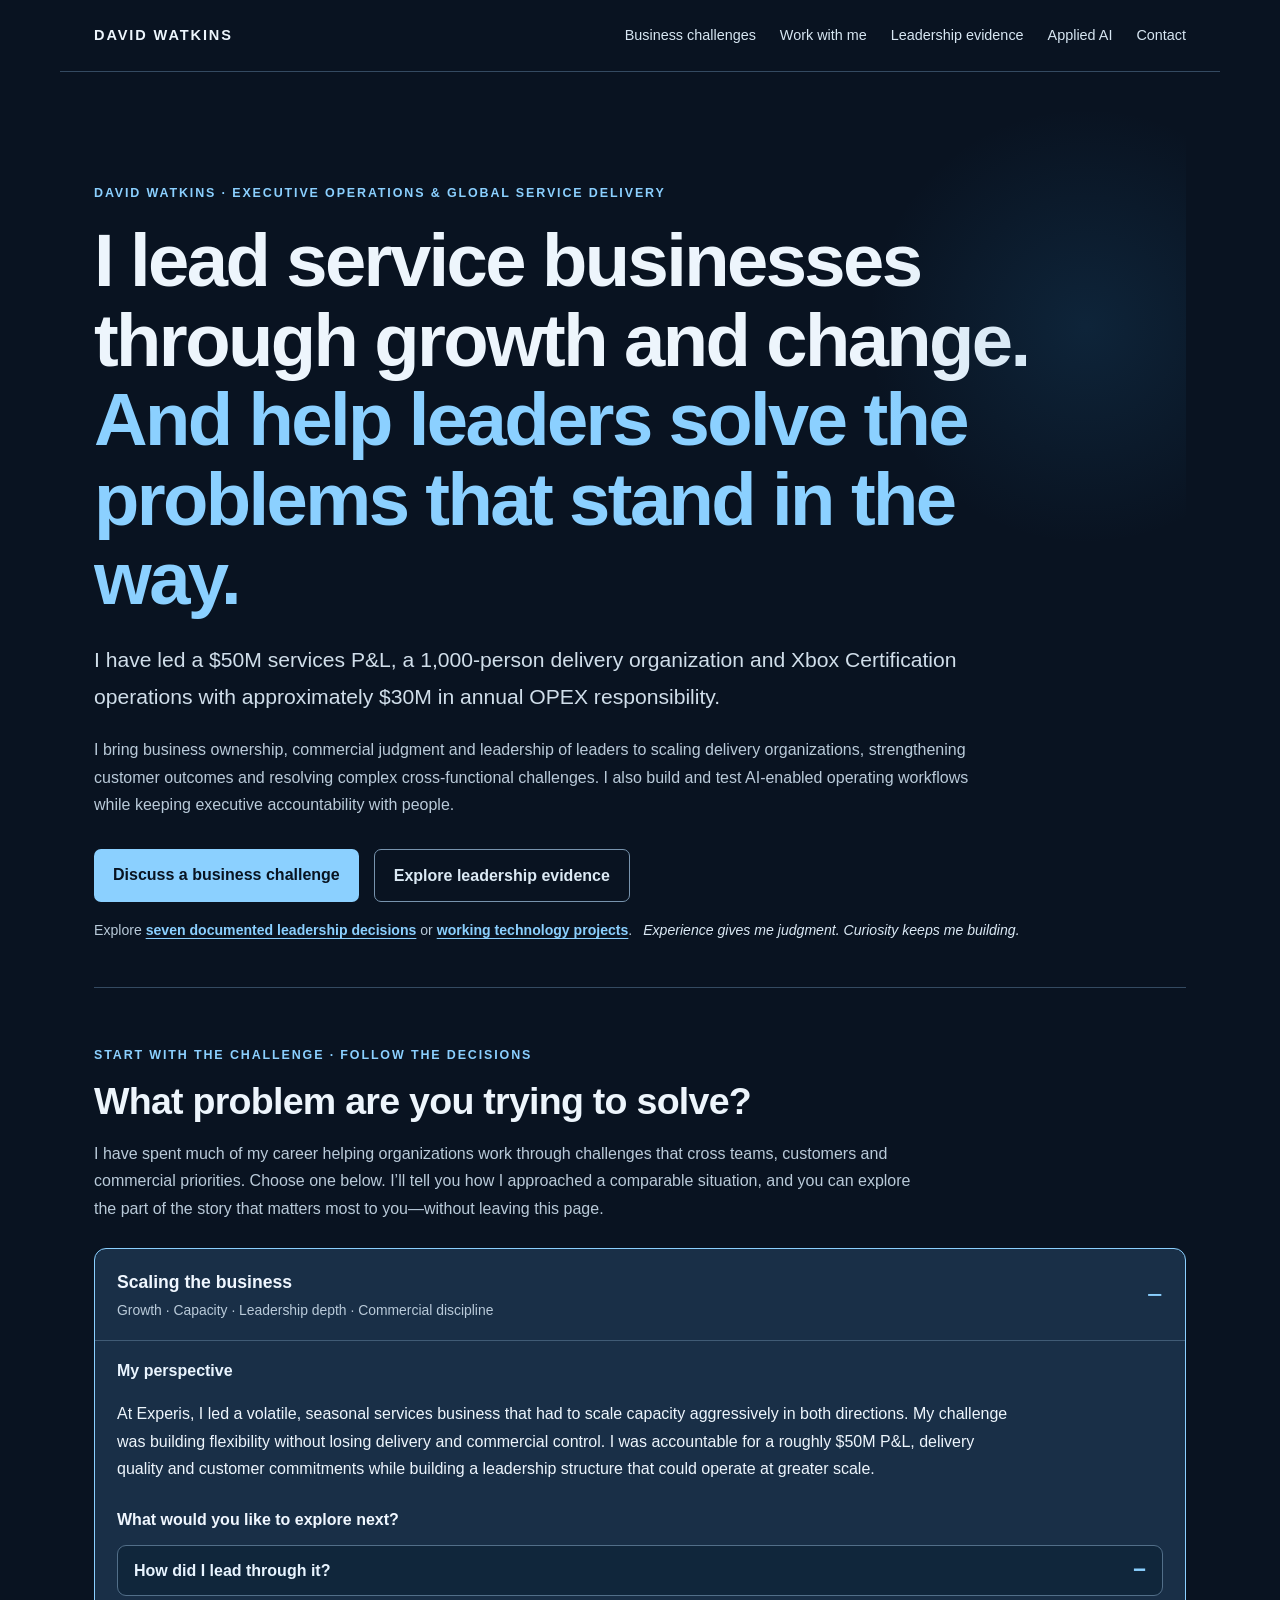
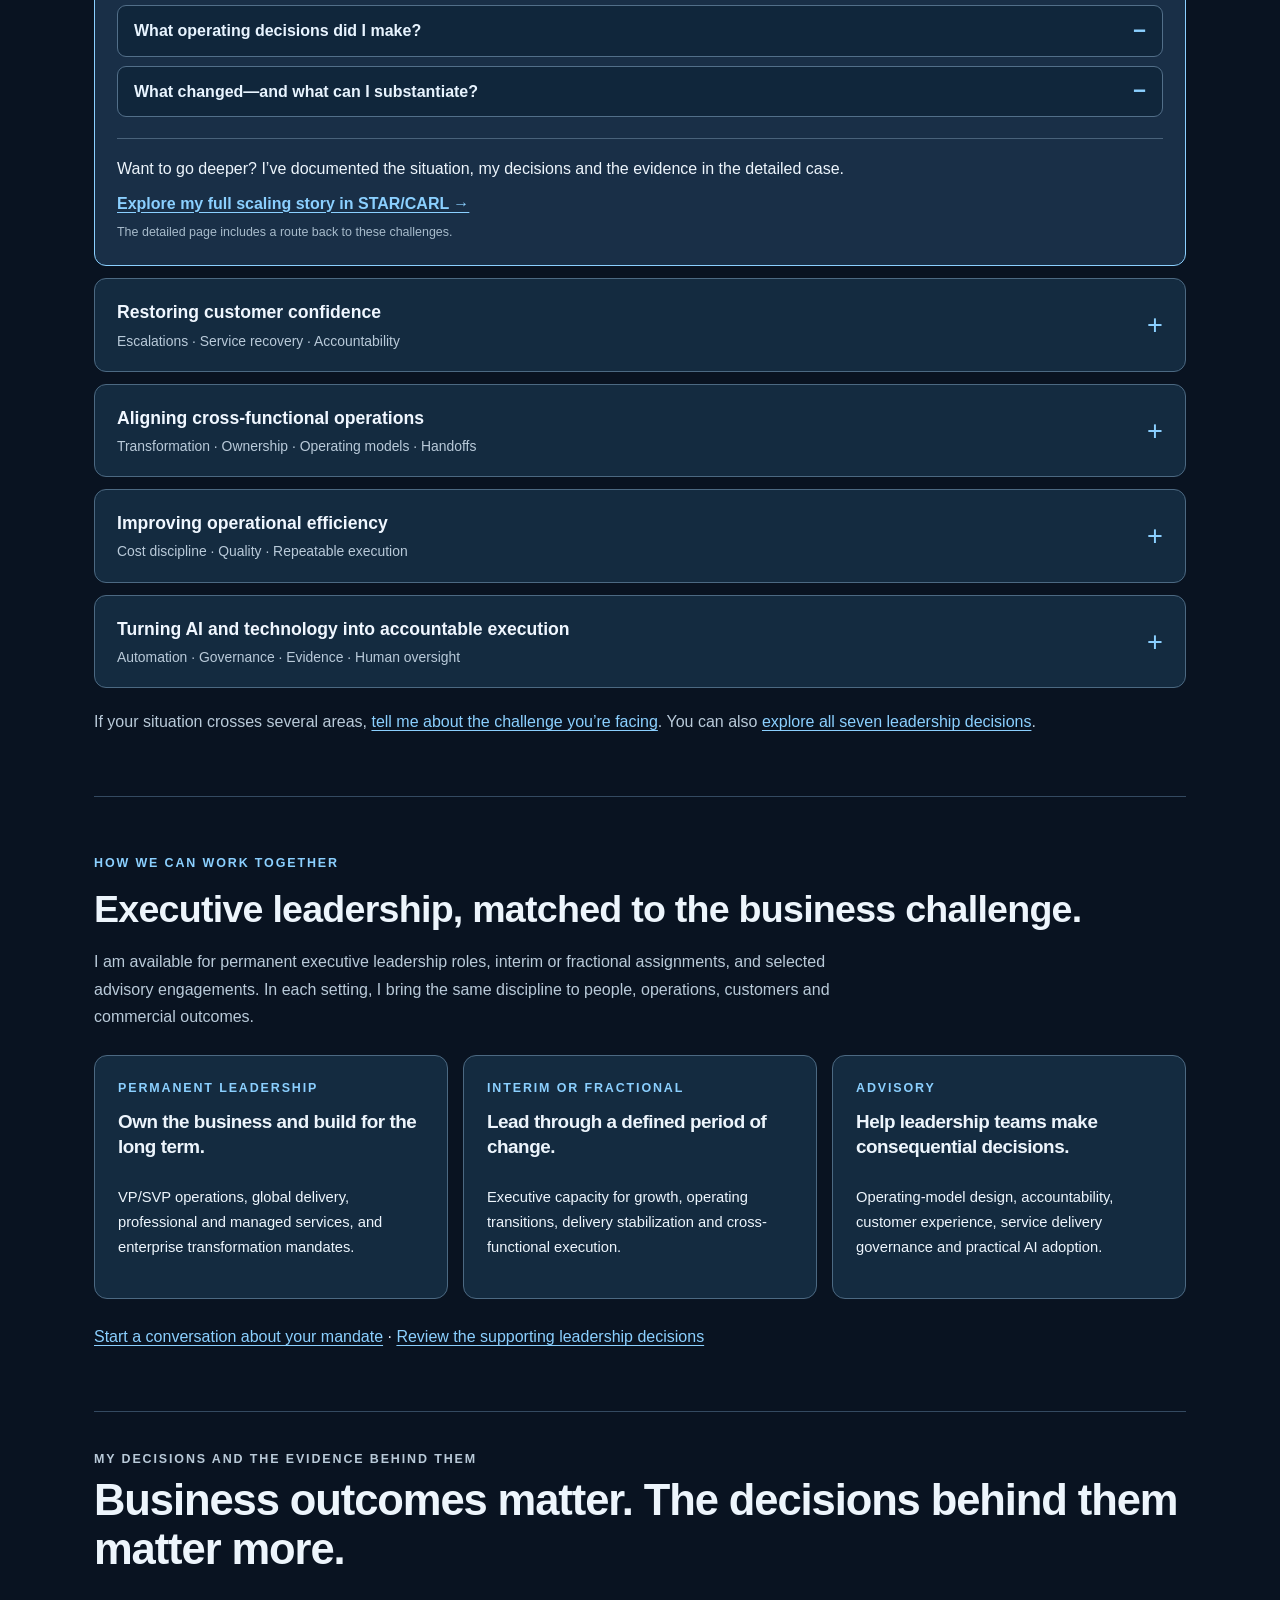
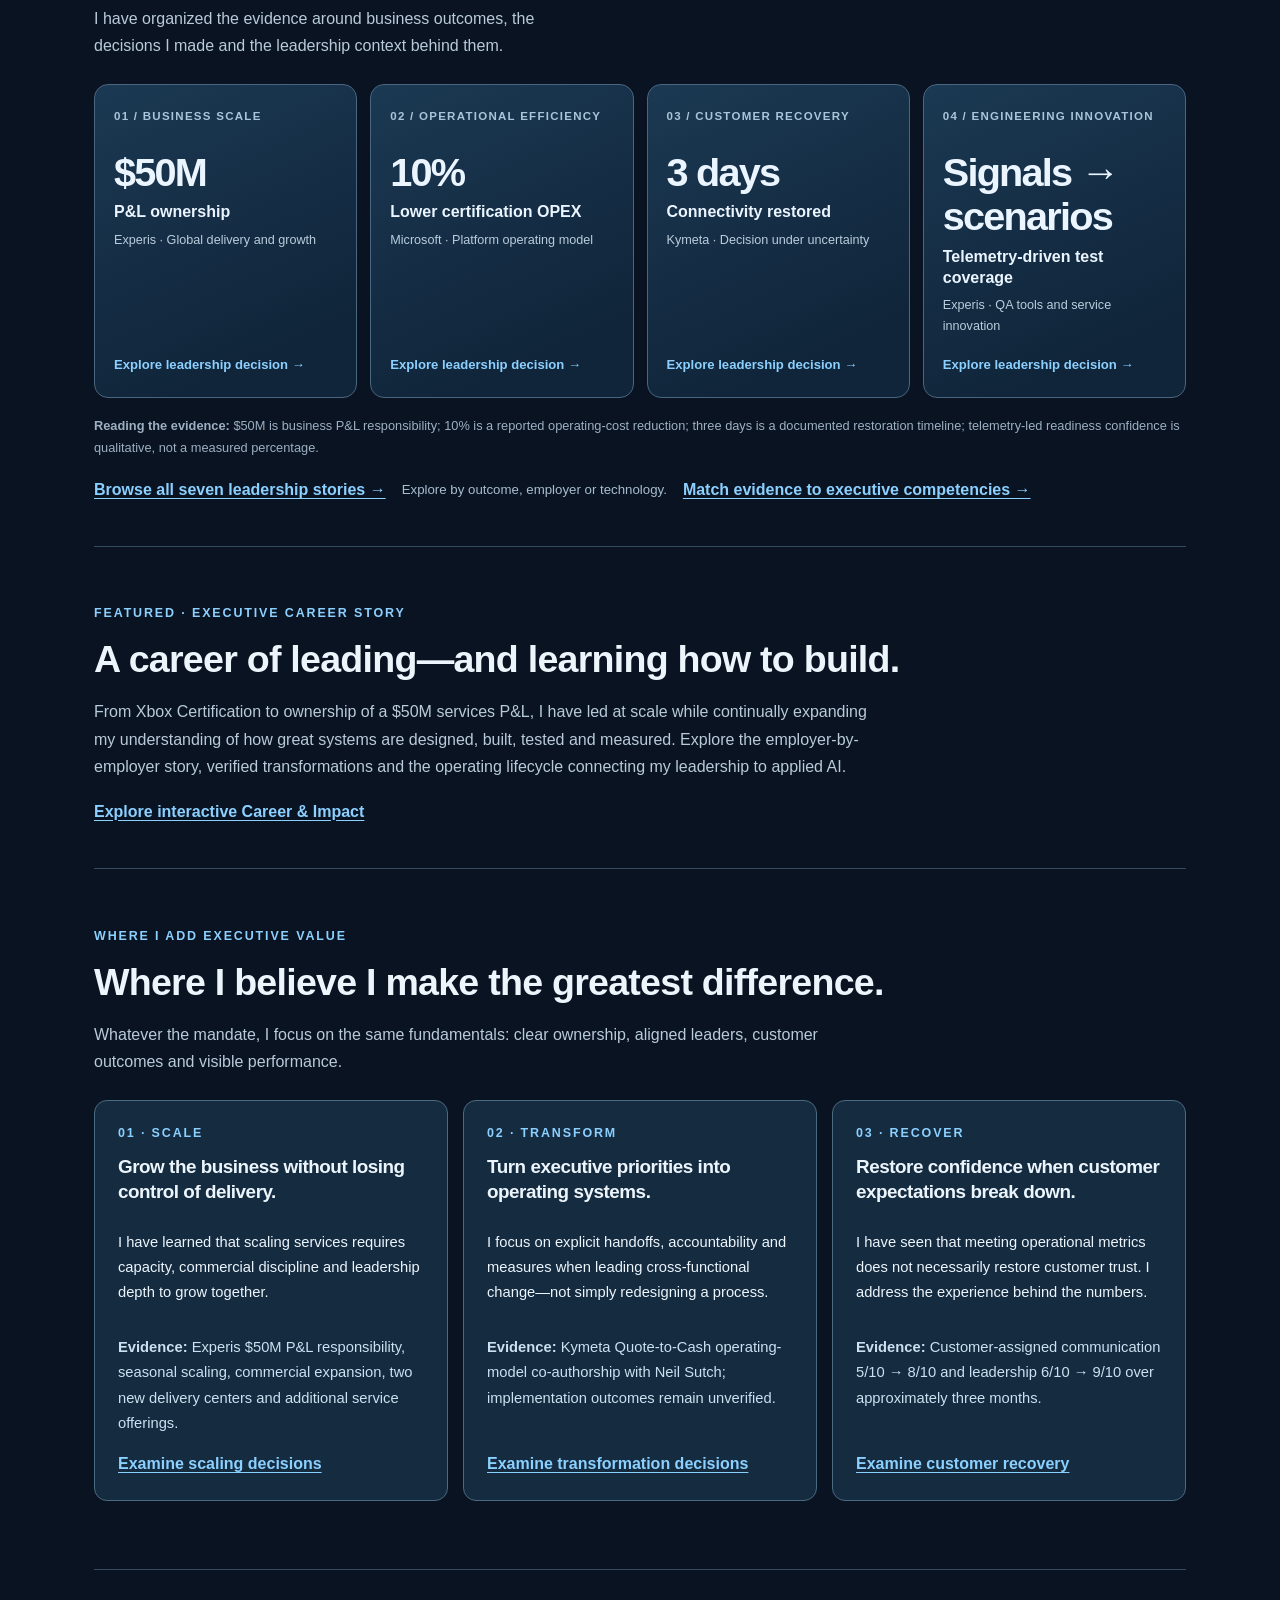
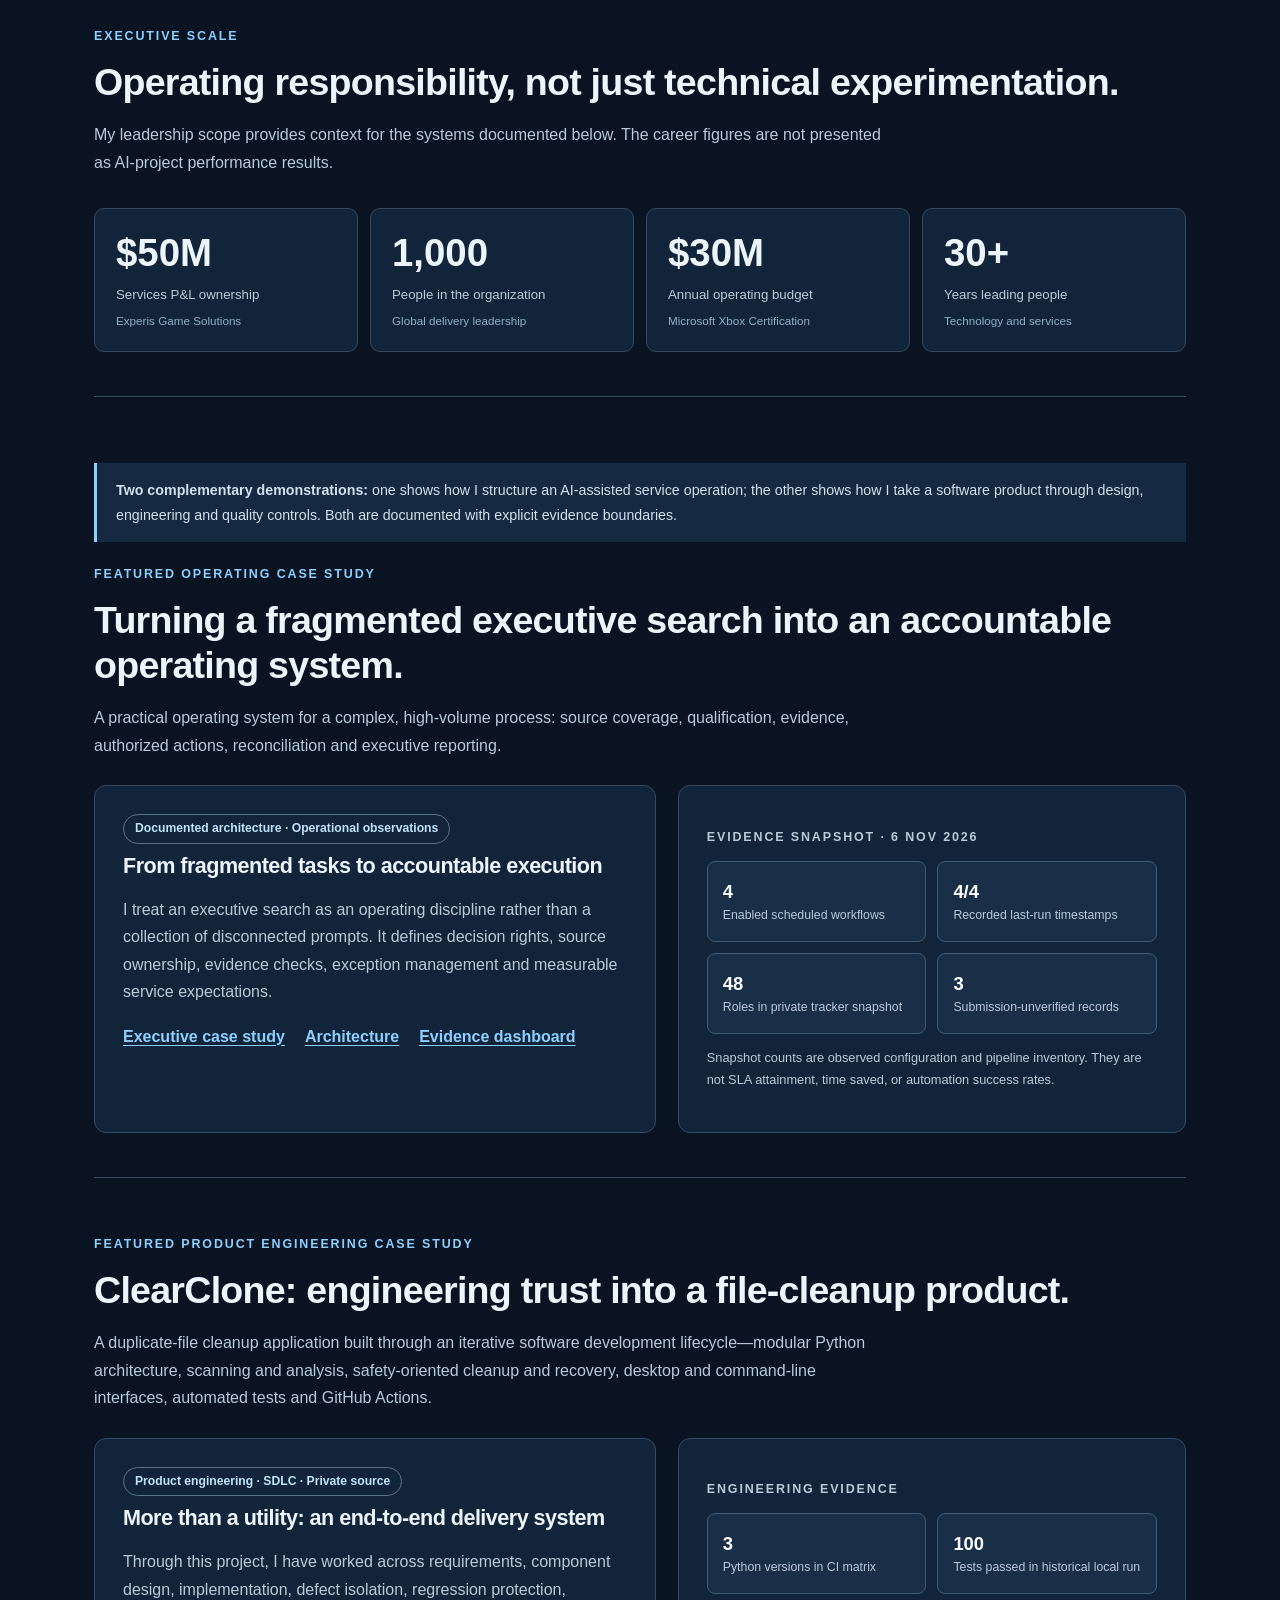
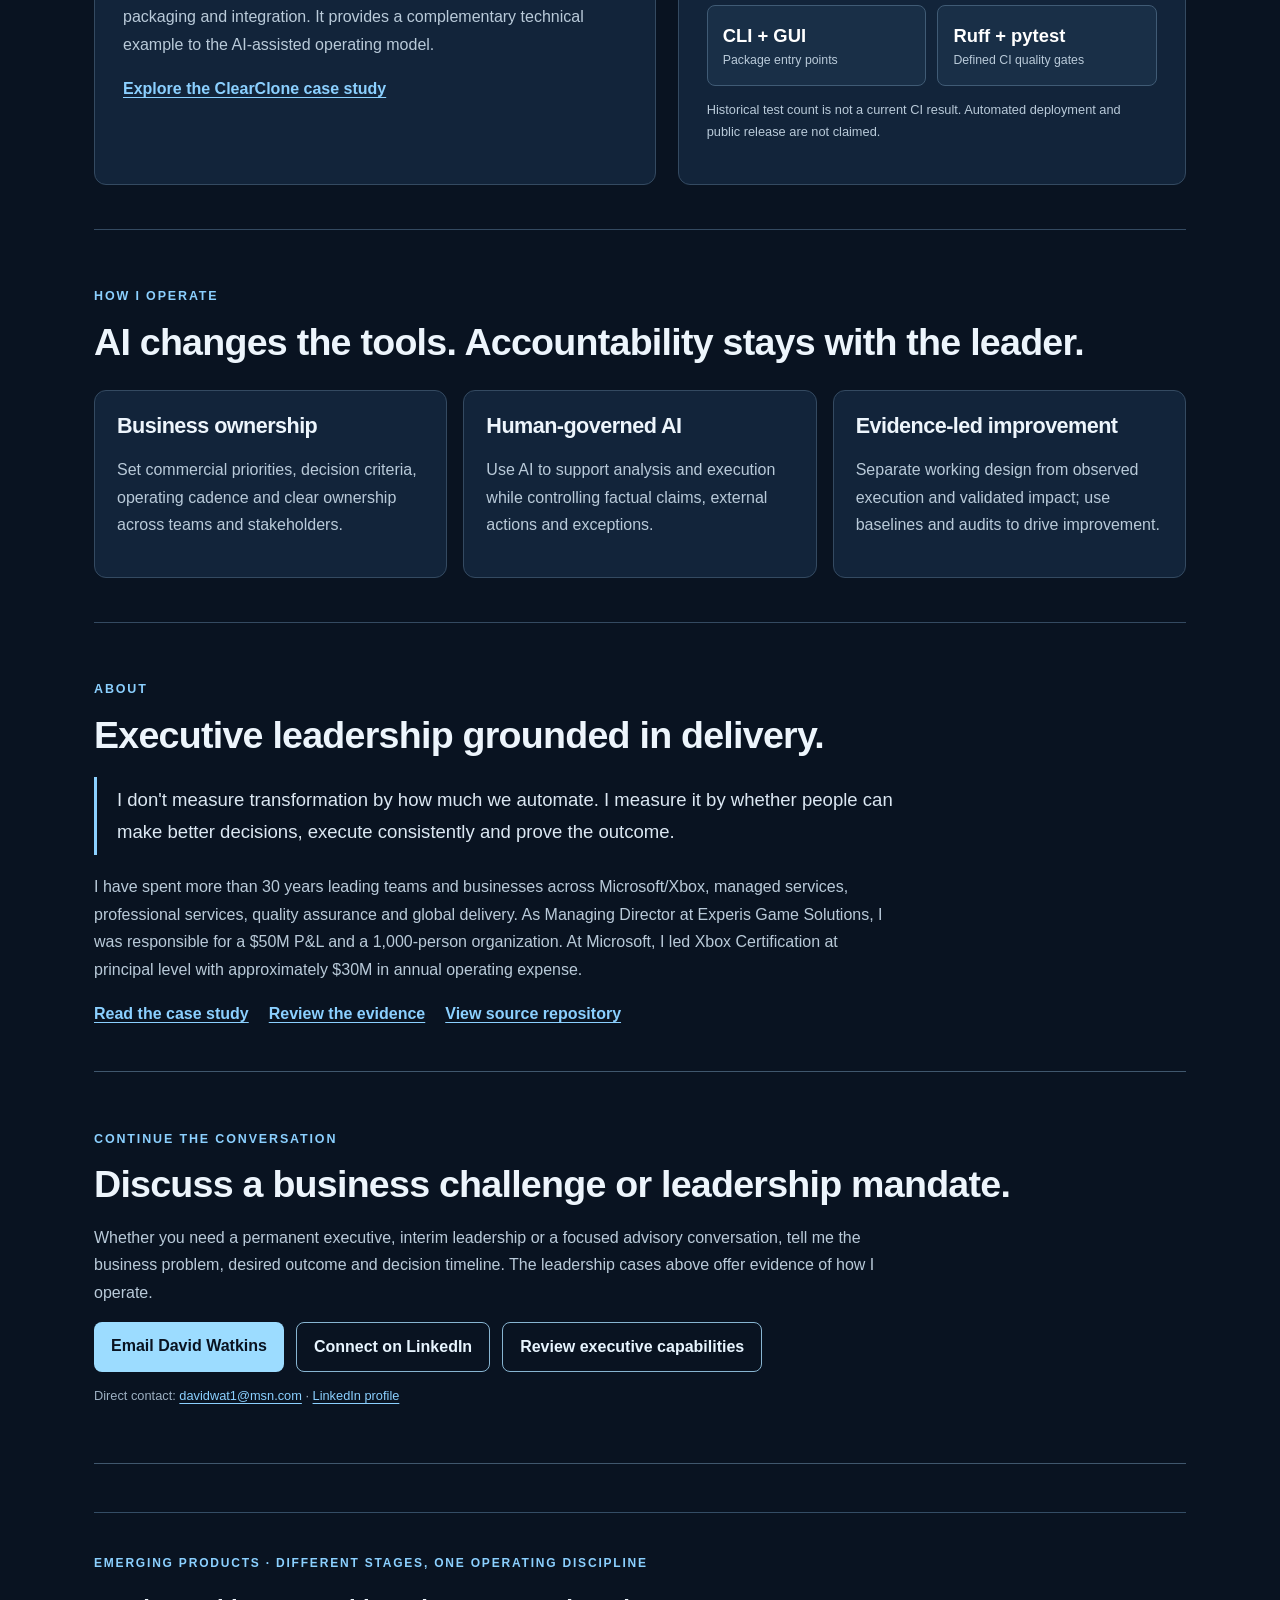
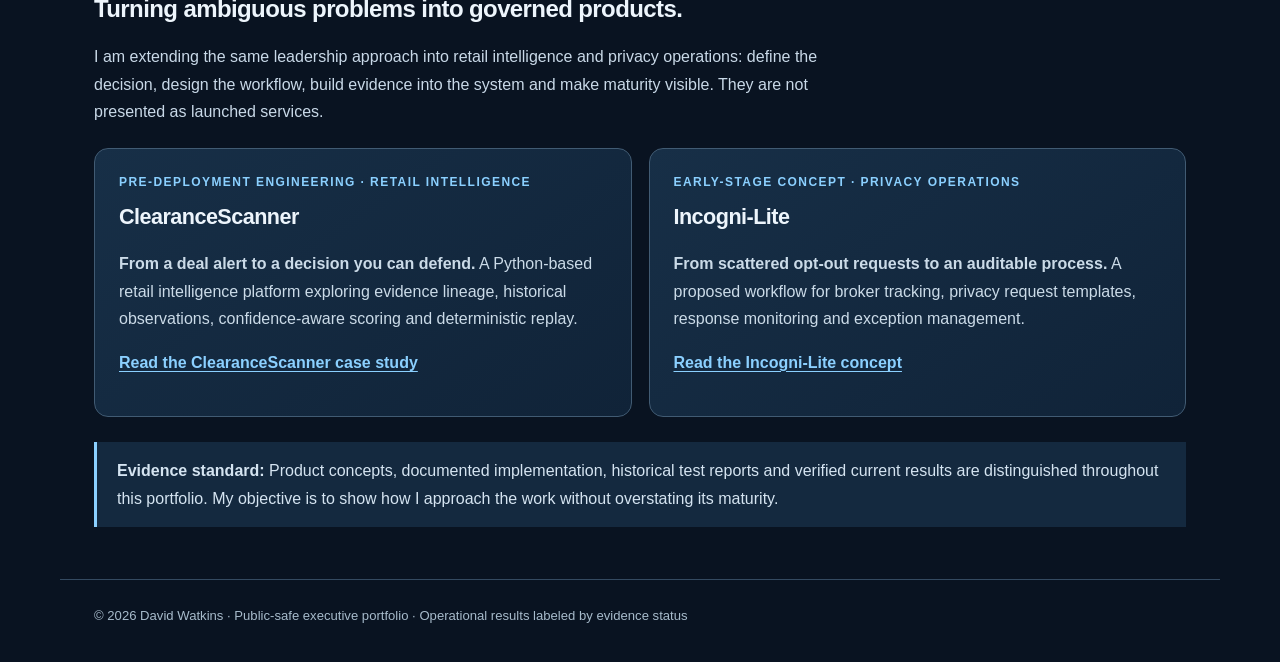
==== index.html @ f8234d53 "Connect customer confidence journey to distinct Atos account retention story" ====
<!doctype html>
<html lang="en"><head><meta charset="utf-8"><meta name="viewport" content="width=device-width,initial-scale=1"><meta name="theme-color" content="#081321"><meta name="description" content="David Watkins | Executive leadership, global delivery, AI-enabled operating systems and accountable transformation."><title>David Watkins | Executive Operations & Applied AI</title>
<style>
:root{color-scheme:dark;--bg:#091321;--surface:#12243a;--surface2:#192f47;--ink:#edf5fc;--muted:#b9cad9;--accent:#8bd0ff;--line:#344a61;font-family:Arial,Helvetica,sans-serif}
*{box-sizing:border-box}html{scroll-behavior:smooth}body{margin:0;background:var(--bg);color:var(--ink);line-height:1.6}a{color:var(--accent)}a:focus-visible{outline:3px solid #fff;outline-offset:4px}header,main,footer{max-width:1160px;margin:auto;padding:24px 34px}header{display:flex;align-items:center;justify-content:space-between;border-bottom:1px solid var(--line)}.wordmark{font-size:.91rem;font-weight:800;letter-spacing:.13em}nav{display:flex;gap:24px;flex-wrap:wrap}nav a{color:#d7e6f2;text-decoration:none;font-size:.9rem}nav a:hover{text-decoration:underline}.hero{padding:74px 0 45px;position:relative;overflow:hidden}.hero:after{content:"";position:absolute;right:-130px;top:0;width:460px;height:460px;background:radial-gradient(circle,rgba(40,126,185,.16),transparent 67%);pointer-events:none}.eyebrow{color:var(--accent);font-size:.78rem;letter-spacing:.15em;text-transform:uppercase;font-weight:800}.hero h1{font-size:clamp(2.6rem,5.8vw,5rem);line-height:1.07;letter-spacing:-.035em;max-width:970px;margin:17px 0 24px}.hero h1 em{font-style:normal;color:var(--accent)}.lead{font-size:clamp(1.08rem,2vw,1.32rem);max-width:770px;color:#d0deea}.intro{max-width:810px;color:var(--muted)}.actions{display:flex;gap:15px;flex-wrap:wrap;margin-top:30px}.primary,.secondary{display:inline-block;text-decoration:none;border-radius:7px;padding:13px 19px;font-weight:700}.primary{background:var(--accent);color:#081321}.secondary{border:1px solid #7894ae;color:#dceaf5}.section{padding:44px 0;border-top:1px solid var(--line)}.section h2{font-size:clamp(1.65rem,3vw,2.35rem);line-height:1.2;margin:8px 0 15px;letter-spacing:-.02em}.section-intro{color:var(--muted);max-width:790px}.stats{display:grid;grid-template-columns:repeat(4,1fr);gap:12px;margin:32px 0 0}.stat{background:var(--surface);border:1px solid var(--line);padding:21px;border-radius:10px}.stat strong{display:block;font-size:clamp(1.55rem,3vw,2.45rem);line-height:1.2}.stat span{display:block;font-size:.83rem;color:var(--muted);margin-top:8px}.stat small{display:block;color:#91aec4;margin-top:6px;font-size:.73rem}.feature{display:grid;grid-template-columns:1.05fr .95fr;gap:22px;margin-top:26px}.panel{background:var(--surface);border:1px solid var(--line);border-radius:12px;padding:28px}.panel h3{font-size:1.35rem;line-height:1.25;margin:9px 0}.panel p,.panel li{color:var(--muted)}.tag{display:inline-block;border:1px solid #59738b;border-radius:40px;padding:4px 11px;color:#bfe4fb;font-size:.76rem;font-weight:700}.links{display:flex;gap:20px;flex-wrap:wrap;margin-top:18px}.links a{font-weight:700}.pipeline{display:grid;grid-template-columns:repeat(2,1fr);gap:11px}.pipeline div{border:1px solid #405b75;border-radius:8px;padding:15px;background:var(--surface2)}.pipeline b{display:block;font-size:1.15rem;color:#fff}.pipeline span{display:block;font-size:.77rem;color:var(--muted)}.cols{display:grid;grid-template-columns:repeat(3,1fr);gap:16px;margin-top:25px}.cols .panel{padding:22px}.cols h3{margin-top:0}.quote{border-left:3px solid var(--accent);padding:7px 0 7px 20px;font-size:1.16rem;color:#dce8f3;max-width:840px}.fine{color:#9db0c2;font-size:.8rem}footer{border-top:1px solid var(--line);color:#a7bbcb;font-size:.82rem;padding-top:25px;padding-bottom:36px}@media(max-width:760px){header{display:block;padding:18px 20px}nav{margin-top:12px;gap:15px}main,footer{padding-left:20px;padding-right:20px}.hero{padding-top:45px}.stats{grid-template-columns:repeat(2,1fr)}.feature,.cols{grid-template-columns:1fr}.panel{padding:20px}}@media(max-width:400px){.stats,.pipeline{grid-template-columns:1fr}}

/* Guided discovery: outcome-first, keyboard-accessible story routes */
.discovery{position:relative;padding:37px 0 43px;border-top:1px solid var(--line)}.discovery-head{display:flex;align-items:end;justify-content:space-between;gap:24px;flex-wrap:wrap}.discovery-head h2{font-size:clamp(1.8rem,3.4vw,2.75rem);line-height:1.13;margin:6px 0}.discovery-head p{max-width:510px;color:var(--muted);margin:0}.impact-grid{display:grid;grid-template-columns:repeat(4,minmax(0,1fr));gap:13px;margin-top:24px}.impact-link{position:relative;display:flex;flex-direction:column;min-height:235px;padding:22px 19px;background:linear-gradient(155deg,#1b3953,#10253a 80%);border:1px solid #4a6680;border-radius:14px;color:#eaf5ff;text-decoration:none;transition:transform .18s ease,border-color .18s ease,box-shadow .18s ease}.impact-link:hover{transform:translateY(-4px);border-color:#8bd0ff;box-shadow:0 14px 35px rgba(0,0,0,.25);color:#fff}.impact-link:focus-visible{outline:3px solid #8bd0ff;outline-offset:3px}.impact-kicker{color:#a8c5d9;font-size:.72rem;text-transform:uppercase;letter-spacing:.11em;font-weight:800}.impact-number{display:block;font-size:clamp(2rem,3.1vw,3.15rem);font-weight:800;letter-spacing:-.045em;line-height:1.12;margin:25px 0 8px}.impact-name{display:block;font-size:1rem;font-weight:800;line-height:1.3}.impact-context{display:block;color:#b9cddd;font-size:.79rem;margin-top:7px}.impact-open{margin-top:auto;padding-top:18px;font-size:.82rem;font-weight:800;color:#8bd0ff}.discovery-foot{display:flex;align-items:center;gap:16px;flex-wrap:wrap;margin-top:18px}.discovery-foot a{font-weight:800}.discovery-foot span{color:#a8bdcf;font-size:.83rem}@media(max-width:920px){.impact-grid{grid-template-columns:repeat(2,minmax(0,1fr))}.impact-link{min-height:200px}}@media(max-width:490px){.impact-grid{grid-template-columns:1fr}.impact-link{min-height:165px}.impact-number{margin:13px 0 8px}}@media(prefers-reduced-motion:reduce){.impact-link{transition:none}.impact-link:hover{transform:none}}
.hero-proof{font-size:.88rem;color:#b9cad9;margin:16px 0 0}.hero-proof a{font-weight:700}.hero-proof a:focus-visible{outline:3px solid #fff;outline-offset:3px}.hero-signature{display:inline-block;margin-left:7px;color:#dbe9f5;font-style:italic}.hero .lead{max-width:920px}.hero .intro{max-width:900px}.why-grid{display:grid;grid-template-columns:repeat(3,minmax(0,1fr));gap:15px;margin:24px 0}.why-card{padding:23px;background:#142b40;border:1px solid #4c6982;border-radius:13px;display:flex;flex-direction:column}.why-card h3{font-size:1.18rem;line-height:1.36;margin:10px 0}.why-card p{font-size:.92rem}.why-card .why-proof{color:#cce0ef}.why-card a{margin-top:auto;font-weight:800}.contact-section{border-top:1px solid #40576d;border-bottom:1px solid #40576d}.contact-actions{display:flex;gap:12px;flex-wrap:wrap}.contact-actions a{display:inline-block;text-decoration:none;padding:11px 17px;border-radius:8px;font-weight:800}.contact-actions .primary{background:#9cdcff;color:#091321}.contact-actions .secondary{border:1px solid #88b5d1;color:#e8f5ff}@media(max-width:800px){.why-grid{grid-template-columns:1fr}}@media(max-width:480px){.contact-actions{flex-direction:column}.contact-actions a{text-align:center}}
/* Problem-led executive discovery: native accessible disclosures, no scripting required */
.challenge-intro{max-width:830px;color:var(--muted)}.challenge-list{display:grid;gap:12px;margin-top:25px}.challenge-item{background:#142b40;border:1px solid #4c6982;border-radius:12px;overflow:hidden}.challenge-item[open]{border-color:#8bd0ff;background:#192f47}.challenge-item summary{cursor:pointer;list-style:none;padding:19px 22px;display:flex;align-items:center;gap:15px}.challenge-item summary::-webkit-details-marker{display:none}.challenge-item summary:focus-visible{outline:3px solid #fff;outline-offset:-4px}.challenge-label{flex:1;display:flex;flex-direction:column;gap:3px}.challenge-label strong{font-size:1.1rem;color:#f0f7ff}.challenge-label small{font-size:.87rem;color:#b9cad9}.challenge-item summary:after{content:"+";font-size:1.7rem;color:#8bd0ff;line-height:1}.challenge-item[open] summary:after{content:"−"}.challenge-body{padding:0 22px 22px;border-top:1px solid #405b75}.challenge-body p{max-width:900px}.challenge-body .challenge-outcome{color:#d7e9f5}.challenge-body a{font-weight:800}.challenge-prompt{font-weight:700;color:#eaf5ff}.challenge-footer{margin-top:20px;color:var(--muted)}

/* Guided narrative: one challenge, three optional in-place follow-ups */
.challenge-next{font-weight:800;color:#f0f7ff;margin:23px 0 11px}.challenge-paths{display:grid;gap:9px}.challenge-path{border:1px solid #526f89;border-radius:9px;background:#10263b}.challenge-path summary{padding:12px 16px;cursor:pointer;color:#e8f4ff;font-weight:700;list-style:none;display:flex;align-items:center;justify-content:space-between;gap:12px}.challenge-path summary::-webkit-details-marker{display:none}.challenge-path summary:after{content:"+";color:#8bd0ff;font-size:1.4rem}.challenge-path[open] summary:after{content:"−"}.challenge-path summary:focus-visible{outline:3px solid #fff;outline-offset:-3px}.challenge-path-answer{padding:0 16px 13px;border-top:1px solid #405b75}.challenge-path-answer p{margin-bottom:0;color:#d4e4f1}.challenge-deeper{border-top:1px solid #49627a;margin-top:21px;padding-top:12px}.challenge-deeper p{margin:4px 0 8px}.challenge-deeper a{font-weight:800}.challenge-return-note{display:block;color:#a7bbcb;font-size:.78rem;margin-top:7px}
</style><link rel="stylesheet" href="assets/portfolio-polish.css"></head>
<body><header><div class="wordmark">DAVID WATKINS</div><nav aria-label="Primary navigation"><a href="#challenges">Business challenges</a><a href="#engage">Work with me</a><a href="career.html#stories">Leadership evidence</a><a href="#work">Applied AI</a><a href="#connect">Contact</a></nav></header><main>
<section class="hero"><p class="eyebrow">David Watkins · Executive operations &amp; global service delivery</p><h1>I lead service businesses through growth and change.<br><em>And help leaders solve the problems that stand in the way.</em></h1><p class="lead">I have led a $50M services P&amp;L, a 1,000-person delivery organization and Xbox Certification operations with approximately $30M in annual OPEX responsibility.</p><p class="intro">I bring business ownership, commercial judgment and leadership of leaders to scaling delivery organizations, strengthening customer outcomes and resolving complex cross-functional challenges. I also build and test AI-enabled operating workflows while keeping executive accountability with people.</p><div class="actions"><a class="primary" href="#connect">Discuss a business challenge</a><a class="secondary" href="career.html#stories">Explore leadership evidence</a></div><p class="hero-proof">Explore <a href="career.html#stories">seven documented leadership decisions</a> or <a href="#work">working technology projects</a>. <span class="hero-signature">Experience gives me judgment. Curiosity keeps me building.</span></p></section>
<section class="section" id="challenges" aria-labelledby="challenges-title"><p class="eyebrow">Start with the challenge · Follow the decisions</p><h2 id="challenges-title">What problem are you trying to solve?</h2><p class="challenge-intro">I have spent much of my career helping organizations work through challenges that cross teams, customers and commercial priorities. Choose one below. I’ll tell you how I approached a comparable situation, and you can explore the part of the story that matters most to you—without leaving this page.</p><div class="challenge-list"><details class="challenge-item" open><summary><span class="challenge-label"><strong>Scaling the business</strong><small>Growth · Capacity · Leadership depth · Commercial discipline</small></span></summary><div class="challenge-body"><p class="challenge-prompt">My perspective</p><p>At Experis, I led a volatile, seasonal services business that had to scale capacity aggressively in both directions. My challenge was building flexibility without losing delivery and commercial control. I was accountable for a roughly $50M P&amp;L, delivery quality and customer commitments while building a leadership structure that could operate at greater scale.</p><p class="challenge-next">What would you like to explore next?</p><div class="challenge-paths"><details class="challenge-path"><summary>How did I lead through it?</summary><div class="challenge-path-answer"><p>I led through eight senior leaders rather than pulling every decision upward. I set the business's delivery goals and expectations, established clear accountability, and used recurring operating reviews to keep everyone aligned. That gave my leaders the authority to make decisions while remaining accountable for the results.</p></div></details><details class="challenge-path"><summary>What operating decisions did I make?</summary><div class="challenge-path-answer"><p>I used biweekly workforce forecasting and monthly and quarterly business reviews to connect client demand, capacity planning, delivery risks and commercial commitments.</p></div></details><details class="challenge-path"><summary>What changed—and what can I substantiate?</summary><div class="challenge-path-answer"><p>I led an organization of approximately 1,000 people at scale, helped launch delivery centers in Milwaukee and Budapest, added Meta as a client, negotiated an exclusive services arrangement with Amazon, and expanded compatibility testing, data analytics and telemetry, and mobile game testing readiness services. Headcount varied with seasonal demand.</p></div></details></div><div class="challenge-deeper"><p>Want to go deeper? I’ve documented the situation, my decisions and the evidence in the detailed case.</p><a href="career.html#story-scale">Explore my full scaling story in STAR/CARL →</a><span class="challenge-return-note">The detailed page includes a route back to these challenges.</span></div></div></details><details class="challenge-item"><summary><span class="challenge-label"><strong>Restoring customer confidence</strong><small>Escalations · Service recovery · Accountability</small></span></summary><div class="challenge-body"><p class="challenge-prompt">My perspective</p><p>At Experis, I faced a situation where most delivery KPIs were being met, but the customer was dissatisfied. Unannounced resource changes and unclear expectations of customer-facing roles had damaged trust. I needed to address the experience behind the metrics.</p><p class="challenge-next">What would you like to explore next?</p><div class="challenge-paths"><details class="challenge-path"><summary>How did I lead through it?</summary><div class="challenge-path-answer"><p>I personally led a formal corrective action plan. I made it clear that customer confidence was a leadership responsibility, not simply a reporting issue.</p></div></details><details class="challenge-path"><summary>What operating decisions did I make?</summary><div class="challenge-path-answer"><p>I introduced advance discussions about proposed resource changes, clarified customer-facing role expectations and strengthened incident tracking and reporting.</p></div></details><details class="challenge-path"><summary>What changed—and what can I substantiate?</summary><div class="challenge-path-answer"><p>Over approximately three months, customer-assigned communication ratings improved from 5/10 to 8/10 and leadership ratings from 6/10 to 9/10. These were two specific rating dimensions, not an overall CSAT index.</p></div></details></div><div class="challenge-deeper"><p>Want to go deeper? I’ve documented the situation, my decisions and the evidence in the detailed case.</p><a href="career.html#story-recovery">Explore my customer recovery story in STAR/CARL →</a><p class="challenge-alternative">A different kind of recovery: <a href="career.html#atos-recovery">how I helped retain a threatened Microsoft IAM managed-services account at Atos →</a></p><span class="challenge-return-note">The detailed page includes a route back to these challenges.</span></div></div></details><details class="challenge-item"><summary><span class="challenge-label"><strong>Aligning cross-functional operations</strong><small>Transformation · Ownership · Operating models · Handoffs</small></span></summary><div class="challenge-body"><p class="challenge-prompt">My perspective</p><p>At Kymeta, I worked on a challenge that crossed organizational boundaries: connecting commercial activity to customer delivery. As Chief of Staff to the GM, I helped translate an end-to-end business problem into a clearer operating model.</p><p class="challenge-next">What would you like to explore next?</p><div class="challenge-paths"><details class="challenge-path"><summary>How did I lead through it?</summary><div class="challenge-path-answer"><p>Neil Sutch and I jointly drove and co-authored the Quote-to-Cash initiative. I approached the work as a shared executive responsibility rather than a problem any one function could solve alone.</p></div></details><details class="challenge-path"><summary>What operating decisions did I make?</summary><div class="challenge-path-answer"><p>We focused on process ownership, handoffs and measures across the customer lifecycle. I also co-authored the Customer Success model, including KPIs, SLAs and feedback mechanisms.</p></div></details><details class="challenge-path"><summary>What changed—and what can I substantiate?</summary><div class="challenge-path-answer"><p>The operating-model design and my contribution are documented. I do not claim verified adoption rates, financial returns or downstream implementation outcomes.</p></div></details></div><div class="challenge-deeper"><p>Want to go deeper? I’ve documented the situation, my decisions and the evidence in the detailed case.</p><a href="career.html#story-quote-to-cash">Explore my Quote-to-Cash story in STAR/CARL →</a><span class="challenge-return-note">The detailed page includes a route back to these challenges.</span></div></div></details><details class="challenge-item"><summary><span class="challenge-label"><strong>Improving operational efficiency</strong><small>Cost discipline · Quality · Repeatable execution</small></span></summary><div class="challenge-body"><p class="challenge-prompt">My perspective</p><p>At Microsoft, I led Xbox Certification at Principal level, with approximately $30M in annual operating expense and more than 1,000 submissions annually. The challenge was to improve the operating model while maintaining the quality and predictability expected of a platform certification service.</p><p class="challenge-next">What would you like to explore next?</p><div class="challenge-paths"><details class="challenge-path"><summary>How did I lead through it?</summary><div class="challenge-path-answer"><p>I treated certification as a service operation with accountability for stakeholders, capacity, quality and managed-service partners—not simply a technical test function.</p></div></details><details class="challenge-path"><summary>What operating decisions did I make?</summary><div class="challenge-path-answer"><p>I worked on the Premium Certification model, aligning service delivery and process decisions around a more efficient approach to certification.</p></div></details><details class="challenge-path"><summary>What changed—and what can I substantiate?</summary><div class="challenge-path-answer"><p>The certification model was associated with a reported approximately 10% operating-expense reduction. The $30M annual OPEX scope is not used as an unverified savings denominator.</p></div></details></div><div class="challenge-deeper"><p>Want to go deeper? I’ve documented the situation, my decisions and the evidence in the detailed case.</p><a href="career.html#story-certification">Explore my certification story in STAR/CARL →</a><span class="challenge-return-note">The detailed page includes a route back to these challenges.</span></div></div></details><details class="challenge-item"><summary><span class="challenge-label"><strong>Turning AI and technology into accountable execution</strong><small>Automation · Governance · Evidence · Human oversight</small></span></summary><div class="challenge-body"><p class="challenge-prompt">My perspective</p><p>I see AI as a way to improve how work is performed, but only when the underlying process is clear. In my own projects, I have been applying the disciplines I used in services leadership to workflows that combine automation, software engineering and human decisions.</p><p class="challenge-next">What would you like to explore next?</p><div class="challenge-paths"><details class="challenge-path"><summary>How did I lead through it?</summary><div class="challenge-path-answer"><p>I define decision rights, approval boundaries and exception ownership before treating an automated step as reliable. I remain accountable for consequential decisions and factual claims.</p></div></details><details class="challenge-path"><summary>What operating decisions did I make?</summary><div class="challenge-path-answer"><p>I structure intake, qualification, evidence checks, governed action, reconciliation and reporting as a repeatable operating process. I also use testing and quality gates in software projects.</p></div></details><details class="challenge-path"><summary>What changed—and what can I substantiate?</summary><div class="challenge-path-answer"><p>I can show documented designs, workflow configuration and technical artifacts. I am not claiming measured enterprise AI ROI, fully automated end-to-end reliability or production-scale outcomes.</p></div></details></div><div class="challenge-deeper"><p>Want to go deeper? I’ve documented the situation, my decisions and the evidence in the detailed case.</p><a href="case-studies/agentic-job-search.html">Explore my AI-assisted operations case study →</a><span class="challenge-return-note">The detailed page includes a route back to these challenges.</span></div></div></details></div><p class="challenge-footer">If your situation crosses several areas, <a href="#connect">tell me about the challenge you’re facing</a>. You can also <a href="career.html#stories">explore all seven leadership decisions</a>.</p></section>
<section class="section engagement-section" id="engage" aria-labelledby="engage-title"><p class="eyebrow">How we can work together</p><h2 id="engage-title">Executive leadership, matched to the business challenge.</h2><p class="section-intro">I am available for permanent executive leadership roles, interim or fractional assignments, and selected advisory engagements. In each setting, I bring the same discipline to people, operations, customers and commercial outcomes.</p><div class="why-grid"><article class="why-card"><span class="eyebrow">Permanent leadership</span><h3>Own the business and build for the long term.</h3><p>VP/SVP operations, global delivery, professional and managed services, and enterprise transformation mandates.</p></article><article class="why-card"><span class="eyebrow">Interim or fractional</span><h3>Lead through a defined period of change.</h3><p>Executive capacity for growth, operating transitions, delivery stabilization and cross-functional execution.</p></article><article class="why-card"><span class="eyebrow">Advisory</span><h3>Help leadership teams make consequential decisions.</h3><p>Operating-model design, accountability, customer experience, service delivery governance and practical AI adoption.</p></article></div><p><a href="#connect">Start a conversation about your mandate</a> · <a href="career.html#stories">Review the supporting leadership decisions</a></p></section>
<section class="discovery" id="explore" aria-labelledby="discovery-title"><div class="discovery-head"><div><p class="eyebrow">My decisions and the evidence behind them</p><h2 id="discovery-title">Business outcomes matter. The decisions behind them matter more.</h2></div><p>I have organized the evidence around business outcomes, the decisions I made and the leadership context behind them.</p></div><div class="impact-grid"><a class="impact-link" href="career.html#story-scale"><span class="impact-kicker">01 / Business scale</span><strong class="impact-number">$50M</strong><span class="impact-name">P&amp;L ownership</span><span class="impact-context">Experis · Global delivery and growth</span><span class="impact-open">Explore leadership decision →</span></a><a class="impact-link" href="career.html#story-certification"><span class="impact-kicker">02 / Operational efficiency</span><strong class="impact-number">10%</strong><span class="impact-name">Lower certification OPEX</span><span class="impact-context">Microsoft · Platform operating model</span><span class="impact-open">Explore leadership decision →</span></a><a class="impact-link" href="career.html#story-maritime"><span class="impact-kicker">03 / Customer recovery</span><strong class="impact-number">3 days</strong><span class="impact-name">Connectivity restored</span><span class="impact-context">Kymeta · Decision under uncertainty</span><span class="impact-open">Explore leadership decision →</span></a><a class="impact-link" href="career.html#story-telemetry"><span class="impact-kicker">04 / Engineering innovation</span><strong class="impact-number">Signals → scenarios</strong><span class="impact-name">Telemetry-driven test coverage</span><span class="impact-context">Experis · QA tools and service innovation</span><span class="impact-open">Explore leadership decision →</span></a></div><p class="fine" style="margin-top:17px"><strong>Reading the evidence:</strong> $50M is business P&amp;L responsibility; 10% is a reported operating-cost reduction; three days is a documented restoration timeline; telemetry-led readiness confidence is qualitative, not a measured percentage.</p><div class="discovery-foot"><a href="career.html#stories">Browse all seven leadership stories →</a><span>Explore by outcome, employer or technology.</span><a href="career.html#competencies">Match evidence to executive competencies →</a></div></section><section class="section" aria-labelledby="career-feature"><p class="eyebrow">Featured · Executive career story</p><h2 id="career-feature">A career of leading—and learning how to build.</h2><p class="section-intro">From Xbox Certification to ownership of a $50M services P&amp;L, I have led at scale while continually expanding my understanding of how great systems are designed, built, tested and measured. Explore the employer-by-employer story, verified transformations and the operating lifecycle connecting my leadership to applied AI.</p><div class="links"><a href="career.html">Explore interactive Career &amp; Impact</a></div></section><section class="section" id="why"><p class="eyebrow">Where I add executive value</p><h2>Where I believe I make the greatest difference.</h2><p class="section-intro">Whatever the mandate, I focus on the same fundamentals: clear ownership, aligned leaders, customer outcomes and visible performance.</p><div class="why-grid"><article class="why-card"><span class="eyebrow">01 · Scale</span><h3>Grow the business without losing control of delivery.</h3><p>I have learned that scaling services requires capacity, commercial discipline and leadership depth to grow together.</p><p class="why-proof"><strong>Evidence:</strong> Experis $50M P&amp;L responsibility, seasonal scaling, commercial expansion, two new delivery centers and additional service offerings.</p><a href="career.html#story-scale">Examine scaling decisions</a></article><article class="why-card"><span class="eyebrow">02 · Transform</span><h3>Turn executive priorities into operating systems.</h3><p>I focus on explicit handoffs, accountability and measures when leading cross-functional change—not simply redesigning a process.</p><p class="why-proof"><strong>Evidence:</strong> Kymeta Quote-to-Cash operating-model co-authorship with Neil Sutch; implementation outcomes remain unverified.</p><a href="career.html#story-quote-to-cash">Examine transformation decisions</a></article><article class="why-card"><span class="eyebrow">03 · Recover</span><h3>Restore confidence when customer expectations break down.</h3><p>I have seen that meeting operational metrics does not necessarily restore customer trust. I address the experience behind the numbers.</p><p class="why-proof"><strong>Evidence:</strong> Customer-assigned communication 5/10 → 8/10 and leadership 6/10 → 9/10 over approximately three months.</p><a href="career.html#story-recovery">Examine customer recovery</a></article></div></section><section class="section" id="leadership"><p class="eyebrow">Executive scale</p><h2>Operating responsibility, not just technical experimentation.</h2><p class="section-intro">My leadership scope provides context for the systems documented below. The career figures are not presented as AI-project performance results.</p><div class="stats"><div class="stat"><strong>$50M</strong><span>Services P&amp;L ownership</span><small>Experis Game Solutions</small></div><div class="stat"><strong>1,000</strong><span>People in the organization</span><small>Global delivery leadership</small></div><div class="stat"><strong>$30M</strong><span>Annual operating budget</span><small>Microsoft Xbox Certification</small></div><div class="stat"><strong>30+</strong><span>Years leading people</span><small>Technology and services</small></div></div></section>
<section class="section" id="work"><p class="evidence-note"><strong>Two complementary demonstrations:</strong> one shows how I structure an AI-assisted service operation; the other shows how I take a software product through design, engineering and quality controls. Both are documented with explicit evidence boundaries.</p><p class="eyebrow">Featured operating case study</p><h2>Turning a fragmented executive search into an accountable operating system.</h2><p class="section-intro">A practical operating system for a complex, high-volume process: source coverage, qualification, evidence, authorized actions, reconciliation and executive reporting.</p><div class="feature"><article class="panel"><span class="tag">Documented architecture · Operational observations</span><h3>From fragmented tasks to accountable execution</h3><p>I treat an executive search as an operating discipline rather than a collection of disconnected prompts. It defines decision rights, source ownership, evidence checks, exception management and measurable service expectations.</p><div class="links"><a href="case-studies/agentic-job-search.html">Executive case study</a><a href="docs/ARCHITECTURE.md">Architecture</a><a href="docs/operational-evidence.html">Evidence dashboard</a></div></article><aside class="panel"><p class="eyebrow">Evidence snapshot · 6 Nov 2026</p><div class="pipeline"><div><b>4</b><span>Enabled scheduled workflows</span></div><div><b>4/4</b><span>Recorded last-run timestamps</span></div><div><b>48</b><span>Roles in private tracker snapshot</span></div><div><b>3</b><span>Submission-unverified records</span></div></div><p class="fine">Snapshot counts are observed configuration and pipeline inventory. They are not SLA attainment, time saved, or automation success rates.</p></aside></div></section>
<section class="section" id="clearclone"><p class="eyebrow">Featured product engineering case study</p><h2>ClearClone: engineering trust into a file-cleanup product.</h2><p class="section-intro">A duplicate-file cleanup application built through an iterative software development lifecycle—modular Python architecture, scanning and analysis, safety-oriented cleanup and recovery, desktop and command-line interfaces, automated tests and GitHub Actions.</p><div class="feature"><article class="panel"><span class="tag">Product engineering · SDLC · Private source</span><h3>More than a utility: an end-to-end delivery system</h3><p>Through this project, I have worked across requirements, component design, implementation, defect isolation, regression protection, packaging and integration. It provides a complementary technical example to the AI-assisted operating model.</p><div class="links"><a href="case-studies/clearclone-product-engineering.html">Explore the ClearClone case study</a></div></article><aside class="panel"><p class="eyebrow">Engineering evidence</p><div class="pipeline"><div><b>3</b><span>Python versions in CI matrix</span></div><div><b>100</b><span>Tests passed in historical local run</span></div><div><b>CLI + GUI</b><span>Package entry points</span></div><div><b>Ruff + pytest</b><span>Defined CI quality gates</span></div></div><p class="fine">Historical test count is not a current CI result. Automated deployment and public release are not claimed.</p></aside></div></section><section class="section" id="governance"><p class="eyebrow">How I operate</p><h2>AI changes the tools. Accountability stays with the leader.</h2><div class="cols"><article class="panel"><h3>Business ownership</h3><p>Set commercial priorities, decision criteria, operating cadence and clear ownership across teams and stakeholders.</p></article><article class="panel"><h3>Human-governed AI</h3><p>Use AI to support analysis and execution while controlling factual claims, external actions and exceptions.</p></article><article class="panel"><h3>Evidence-led improvement</h3><p>Separate working design from observed execution and validated impact; use baselines and audits to drive improvement.</p></article></div></section>
<section class="section" id="about"><p class="eyebrow">About</p><h2>Executive leadership grounded in delivery.</h2><p class="quote">I don't measure transformation by how much we automate. I measure it by whether people can make better decisions, execute consistently and prove the outcome.</p><p class="section-intro">I have spent more than 30 years leading teams and businesses across Microsoft/Xbox, managed services, professional services, quality assurance and global delivery. As Managing Director at Experis Game Solutions, I was responsible for a $50M P&amp;L and a 1,000-person organization. At Microsoft, I led Xbox Certification at principal level with approximately $30M in annual operating expense.</p><div class="links"><a href="case-studies/agentic-job-search.html">Read the case study</a><a href="docs/operational-evidence.html">Review the evidence</a><a href="https://github.com/davidwat1/ai-operations-portfolio">View source repository</a></div></section>
<section class="section contact-section" id="connect"><p class="eyebrow">Continue the conversation</p><h2>Discuss a business challenge or leadership mandate.</h2><p class="section-intro">Whether you need a permanent executive, interim leadership or a focused advisory conversation, tell me the business problem, desired outcome and decision timeline. The leadership cases above offer evidence of how I operate.</p><div class="contact-actions"><a class="primary" href="mailto:davidwat1@msn.com?subject=Executive%20leadership%20or%20advisory%20inquiry">Email David Watkins</a><a class="secondary" href="https://www.linkedin.com/in/davidwat1/" rel="me">Connect on LinkedIn</a><a class="secondary" href="career.html#competencies">Review executive capabilities</a></div><p class="fine">Direct contact: <a href="mailto:davidwat1@msn.com">davidwat1@msn.com</a> · <a href="https://www.linkedin.com/in/davidwat1/" rel="me">LinkedIn profile</a></p></section><section id="emerging" class="project-collection" aria-labelledby="emerging-title"><p class="story-kicker">Emerging products · Different stages, one operating discipline</p><h2 id="emerging-title">Turning ambiguous problems into governed products.</h2><p class="collection-lead">I am extending the same leadership approach into retail intelligence and privacy operations: define the decision, design the workflow, build evidence into the system and make maturity visible. They are not presented as launched services.</p><div class="project-grid"><article class="project-card"><span class="project-stage">Pre-deployment engineering · Retail intelligence</span><h3>ClearanceScanner</h3><p><strong>From a deal alert to a decision you can defend.</strong> A Python-based retail intelligence platform exploring evidence lineage, historical observations, confidence-aware scoring and deterministic replay.</p><p><a href="case-studies/clearance-scanner.html">Read the ClearanceScanner case study</a></p></article><article class="project-card"><span class="project-stage">Early-stage concept · Privacy operations</span><h3>Incogni-Lite</h3><p><strong>From scattered opt-out requests to an auditable process.</strong> A proposed workflow for broker tracking, privacy request templates, response monitoring and exception management.</p><p><a href="case-studies/incogni-lite.html">Read the Incogni-Lite concept</a></p></article></div><p class="story-proof"><strong>Evidence standard:</strong> Product concepts, documented implementation, historical test reports and verified current results are distinguished throughout this portfolio. My objective is to show how I approach the work without overstating its maturity.</p></section></main><footer>© 2026 David Watkins · Public-safe executive portfolio · Operational results labeled by evidence status</footer></body></html>
---- assets/portfolio-polish.css ----
/* Shared editorial polish across the portfolio */
:root{--portfolio-bg:#091321;--portfolio-panel:#13263d;--portfolio-line:#344d65;--portfolio-accent:#8bd0ff}
html{scroll-behavior:smooth}body{background:var(--portfolio-bg);color:#edf5fc;-webkit-font-smoothing:antialiased}a{text-underline-offset:3px}a:hover{color:#c4ebff}a:focus-visible{outline:3px solid #8bd0ff;outline-offset:4px}
h1,h2,h3{letter-spacing:-.025em}h2{line-height:1.22}p,li{line-height:1.72}
.portfolio-nav{display:flex;justify-content:space-between;align-items:center;gap:18px;flex-wrap:wrap;padding:12px 0 22px;border-bottom:1px solid #3b5269;margin-bottom:26px}.portfolio-nav a{font-size:.86rem;font-weight:700;text-decoration:none}.portfolio-nav .nav-links{display:flex;gap:17px;flex-wrap:wrap}
.story-kicker{font-size:.75rem;letter-spacing:.15em;text-transform:uppercase;color:#8bd0ff;font-weight:800;margin-bottom:8px}
.story-deck{font-size:clamp(1.1rem,2vw,1.32rem);line-height:1.55;max-width:810px;color:#d6e4f1}
.story-arc{display:grid;grid-template-columns:repeat(3,minmax(0,1fr));gap:12px;margin:28px 0 30px}.story-arc article{background:#152a40;border:1px solid #405a72;border-radius:11px;padding:19px}.story-arc strong{display:block;color:#8bd0ff;font-size:.75rem;text-transform:uppercase;letter-spacing:.1em;margin-bottom:8px}.story-arc p{margin:0;font-size:.92rem;color:#c5d6e5}
.evidence-note{border-left:3px solid #8bd0ff;background:#152a40;padding:15px 19px;margin:22px 0;color:#d1e1ee;font-size:.89rem}
.next-case{margin-top:40px;padding:22px;border:1px solid #42607a;border-radius:11px;background:#14293f}.next-case a{font-weight:700}
@media(max-width:700px){.story-arc{grid-template-columns:1fr}.portfolio-nav{align-items:flex-start}.portfolio-nav .nav-links{gap:12px}}
@media(prefers-reduced-motion:reduce){html{scroll-behavior:auto}}

/* Portfolio-wide product storytelling and accessibility */
.project-collection{margin:48px 0 28px;padding-top:28px;border-top:1px solid var(--portfolio-line)}
.project-collection .collection-lead{max-width:780px;color:#c9d9e8}
.project-grid{display:grid;grid-template-columns:repeat(2,minmax(0,1fr));gap:17px;margin:22px 0}
.project-card{background:linear-gradient(145deg,#172f47,#102338);border:1px solid #415b73;border-radius:14px;padding:24px;transition:border-color .18s ease,transform .18s ease}
.project-card:hover{border-color:#8bd0ff;transform:translateY(-2px)}
.project-card h3{margin:8px 0;font-size:1.35rem}
.project-card p{color:#cbdbe8}
.project-card a{font-weight:700}
.project-stage{display:block;font-size:.75rem;text-transform:uppercase;letter-spacing:.12em;color:#8bd0ff;font-weight:800}
.story-proof{border-left:3px solid #8bd0ff;padding:15px 20px;background:#14293f;margin:25px 0;color:#d5e4f1}
@media(max-width:700px){.project-grid{grid-template-columns:1fr}.project-card{padding:20px}}
@media(prefers-reduced-motion:reduce){.project-card{transition:none}.project-card:hover{transform:none}}
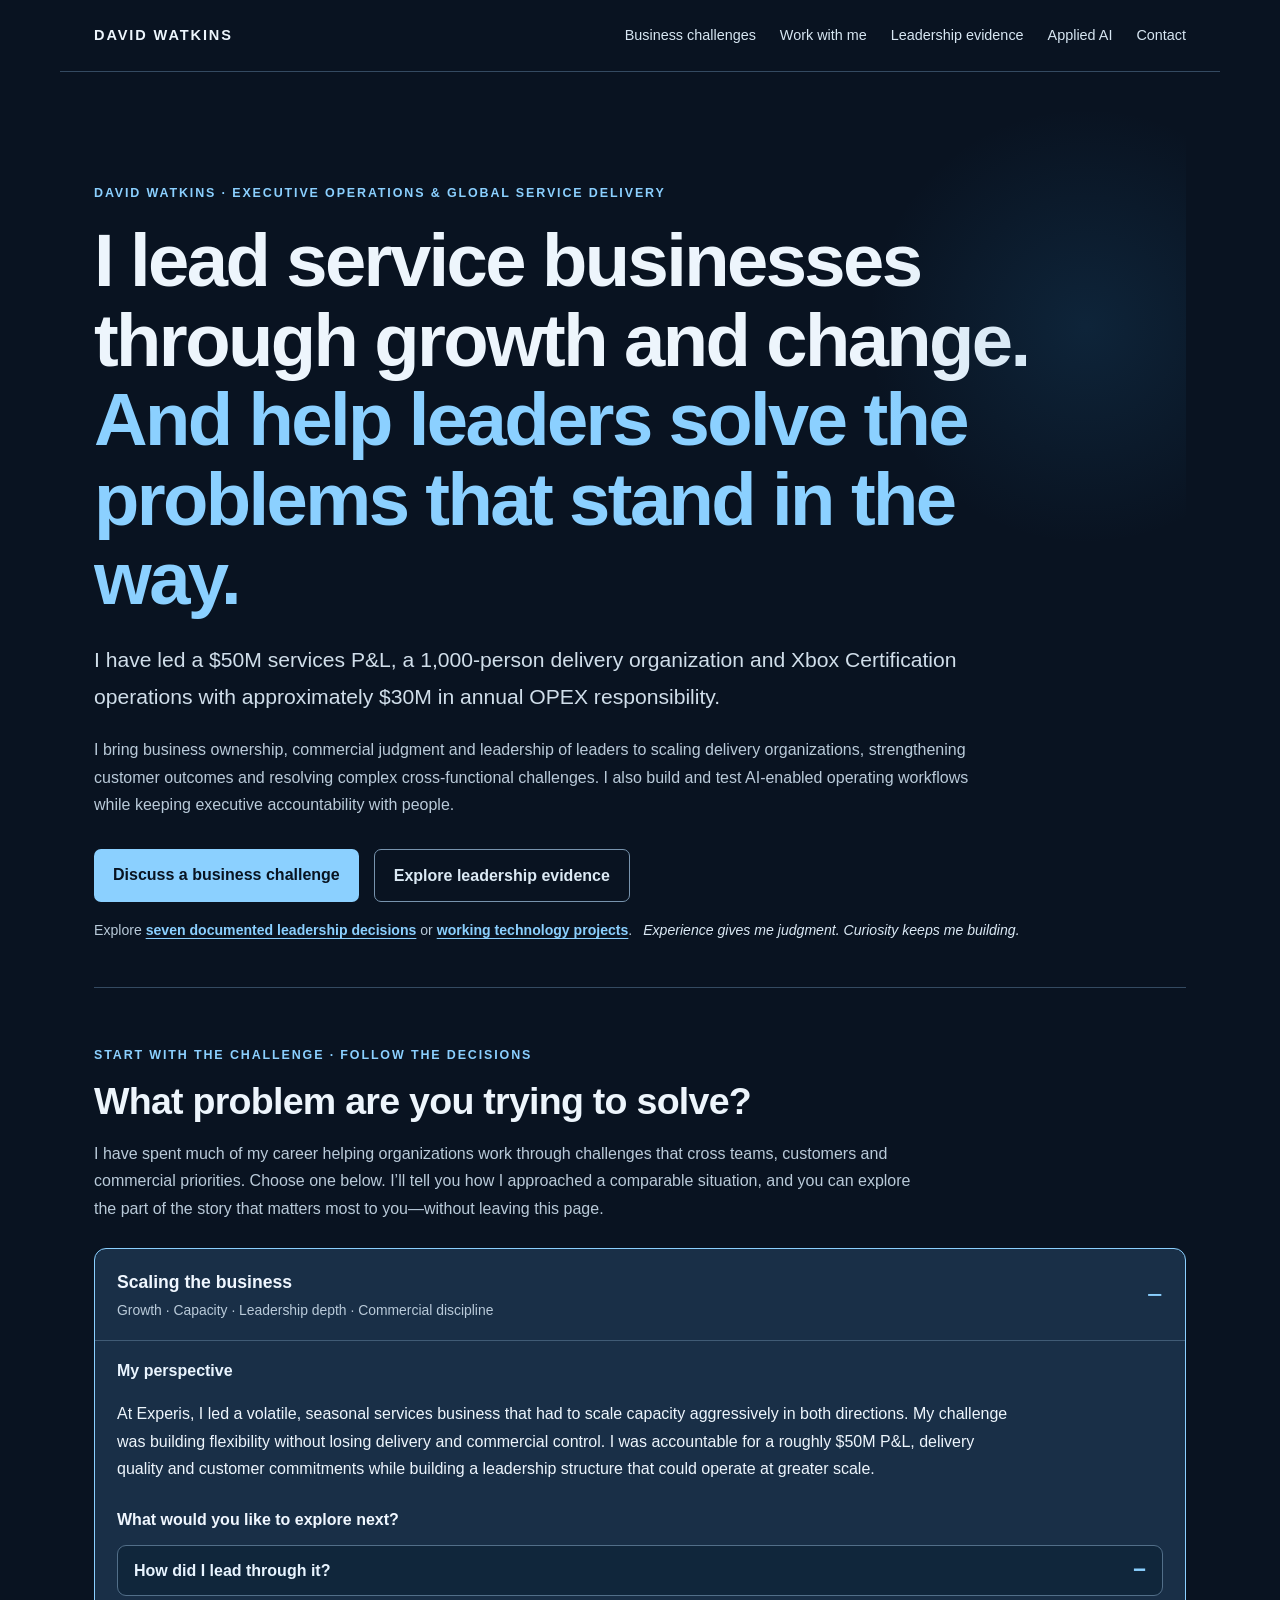
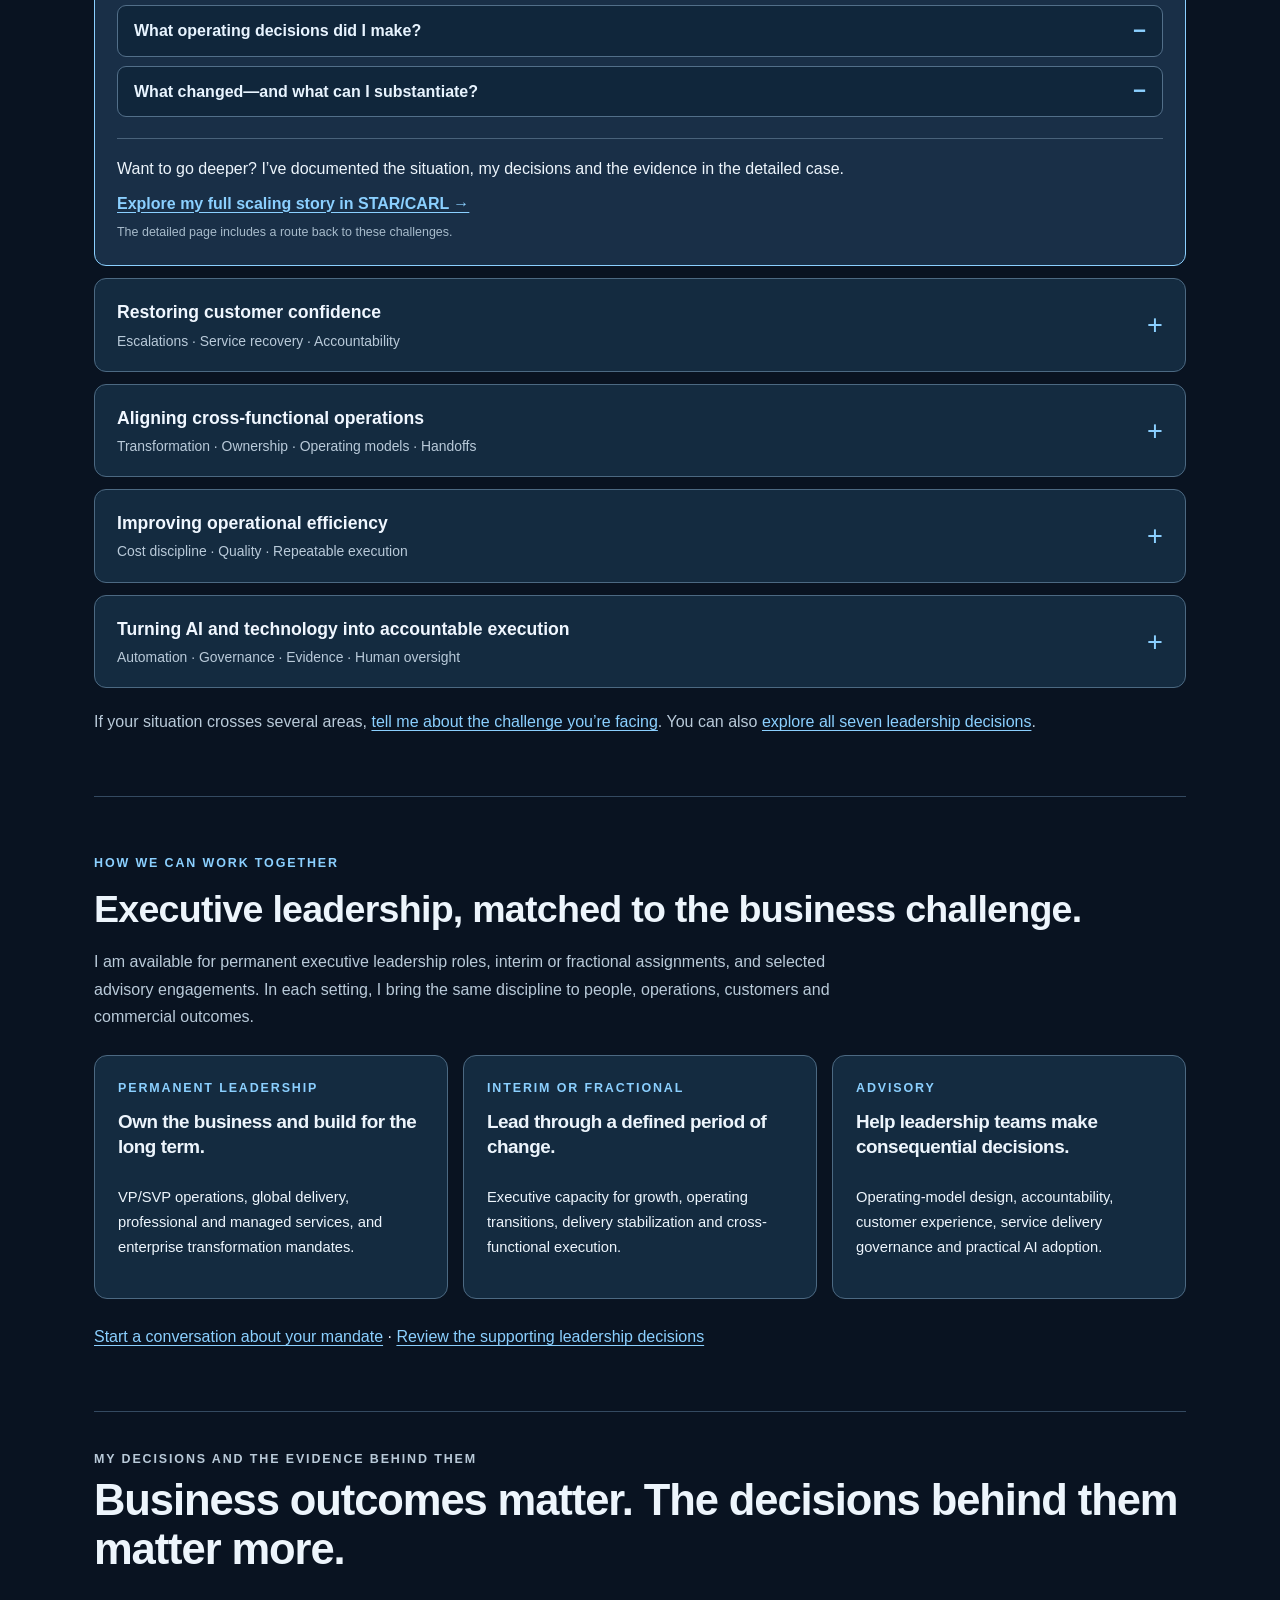
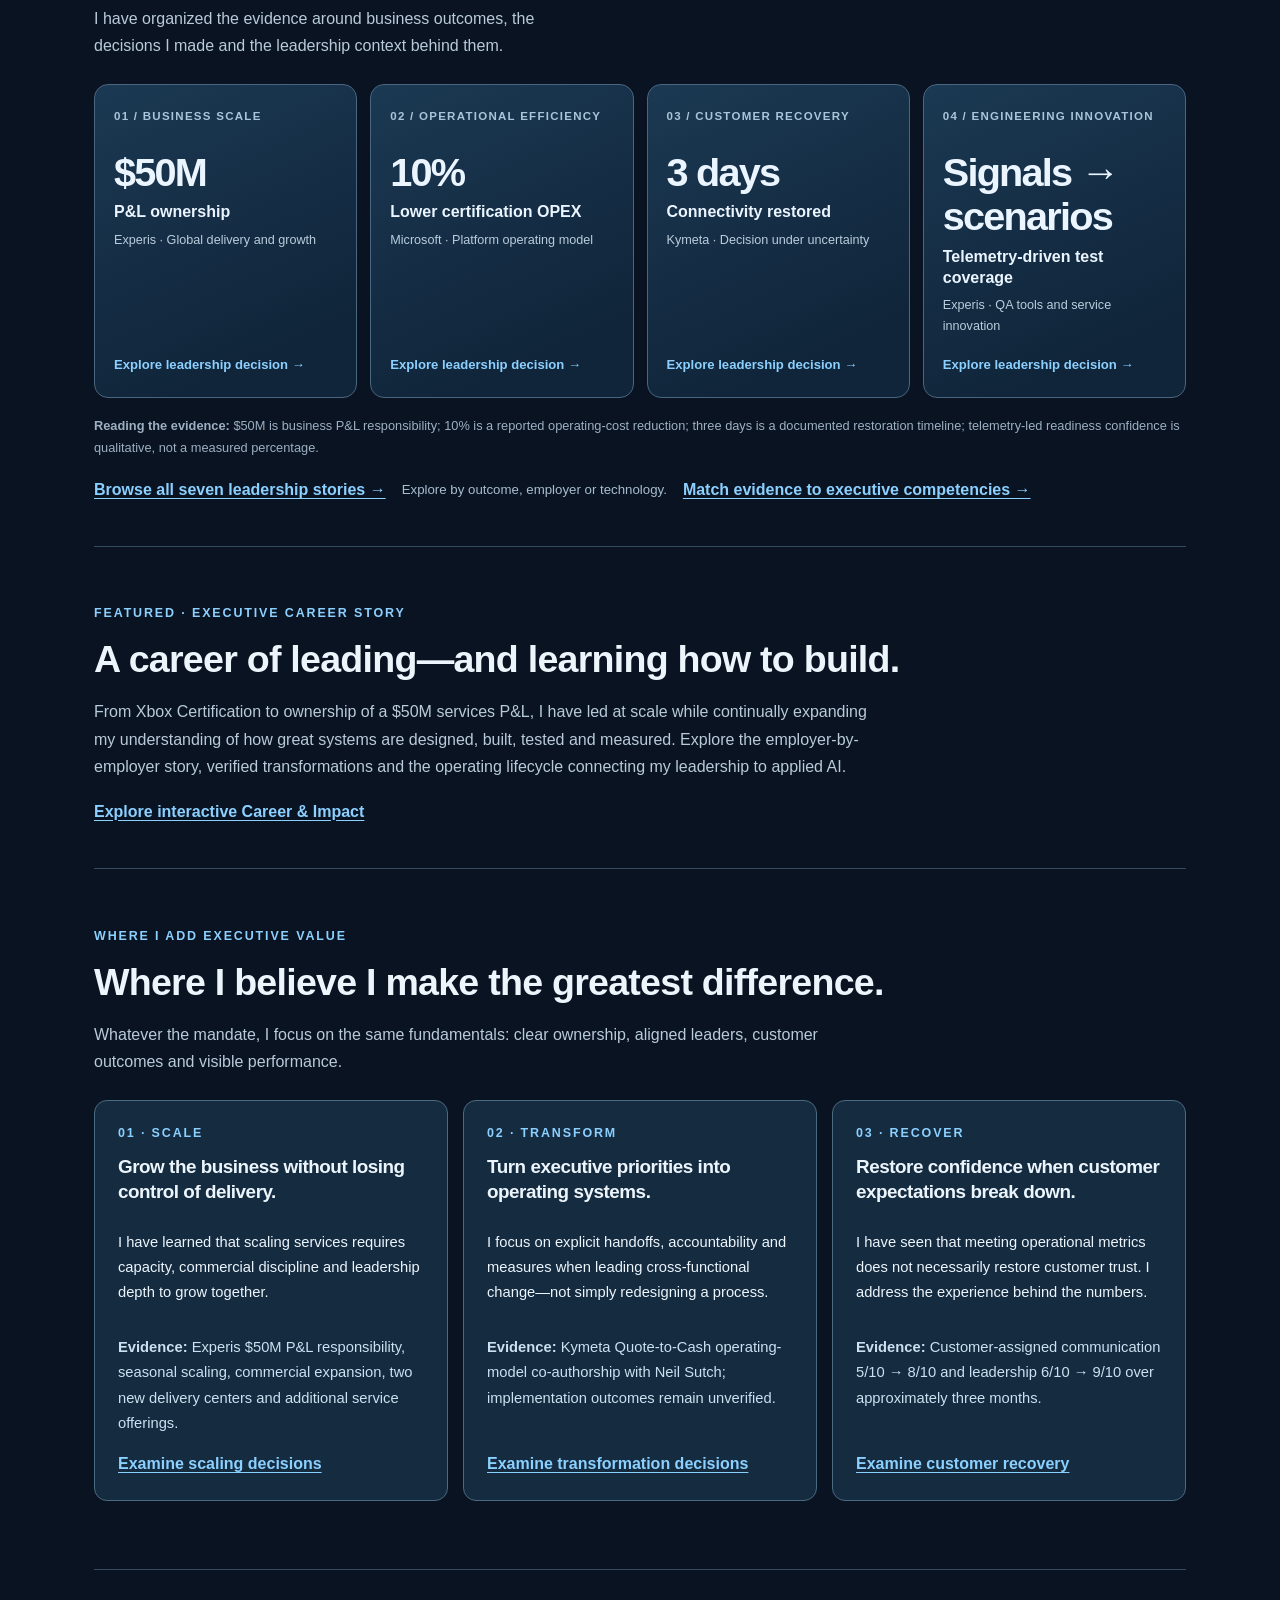
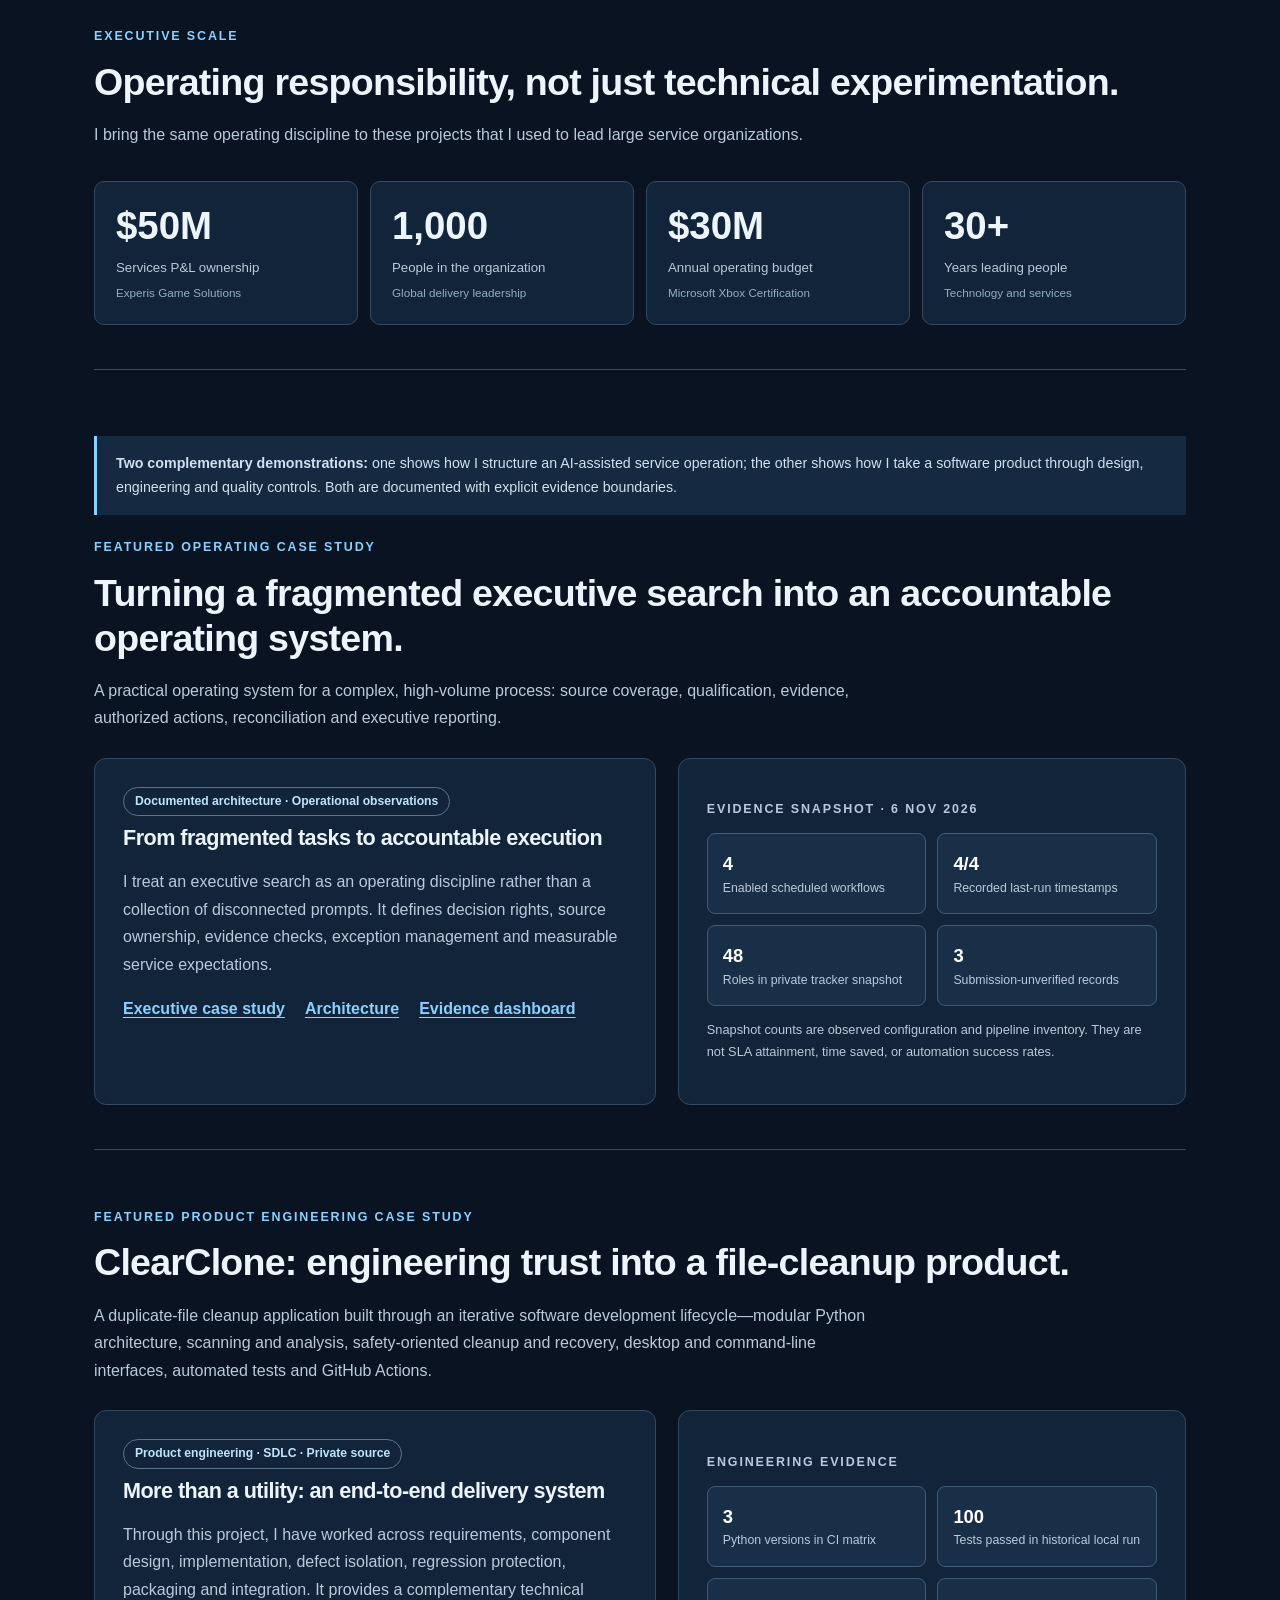
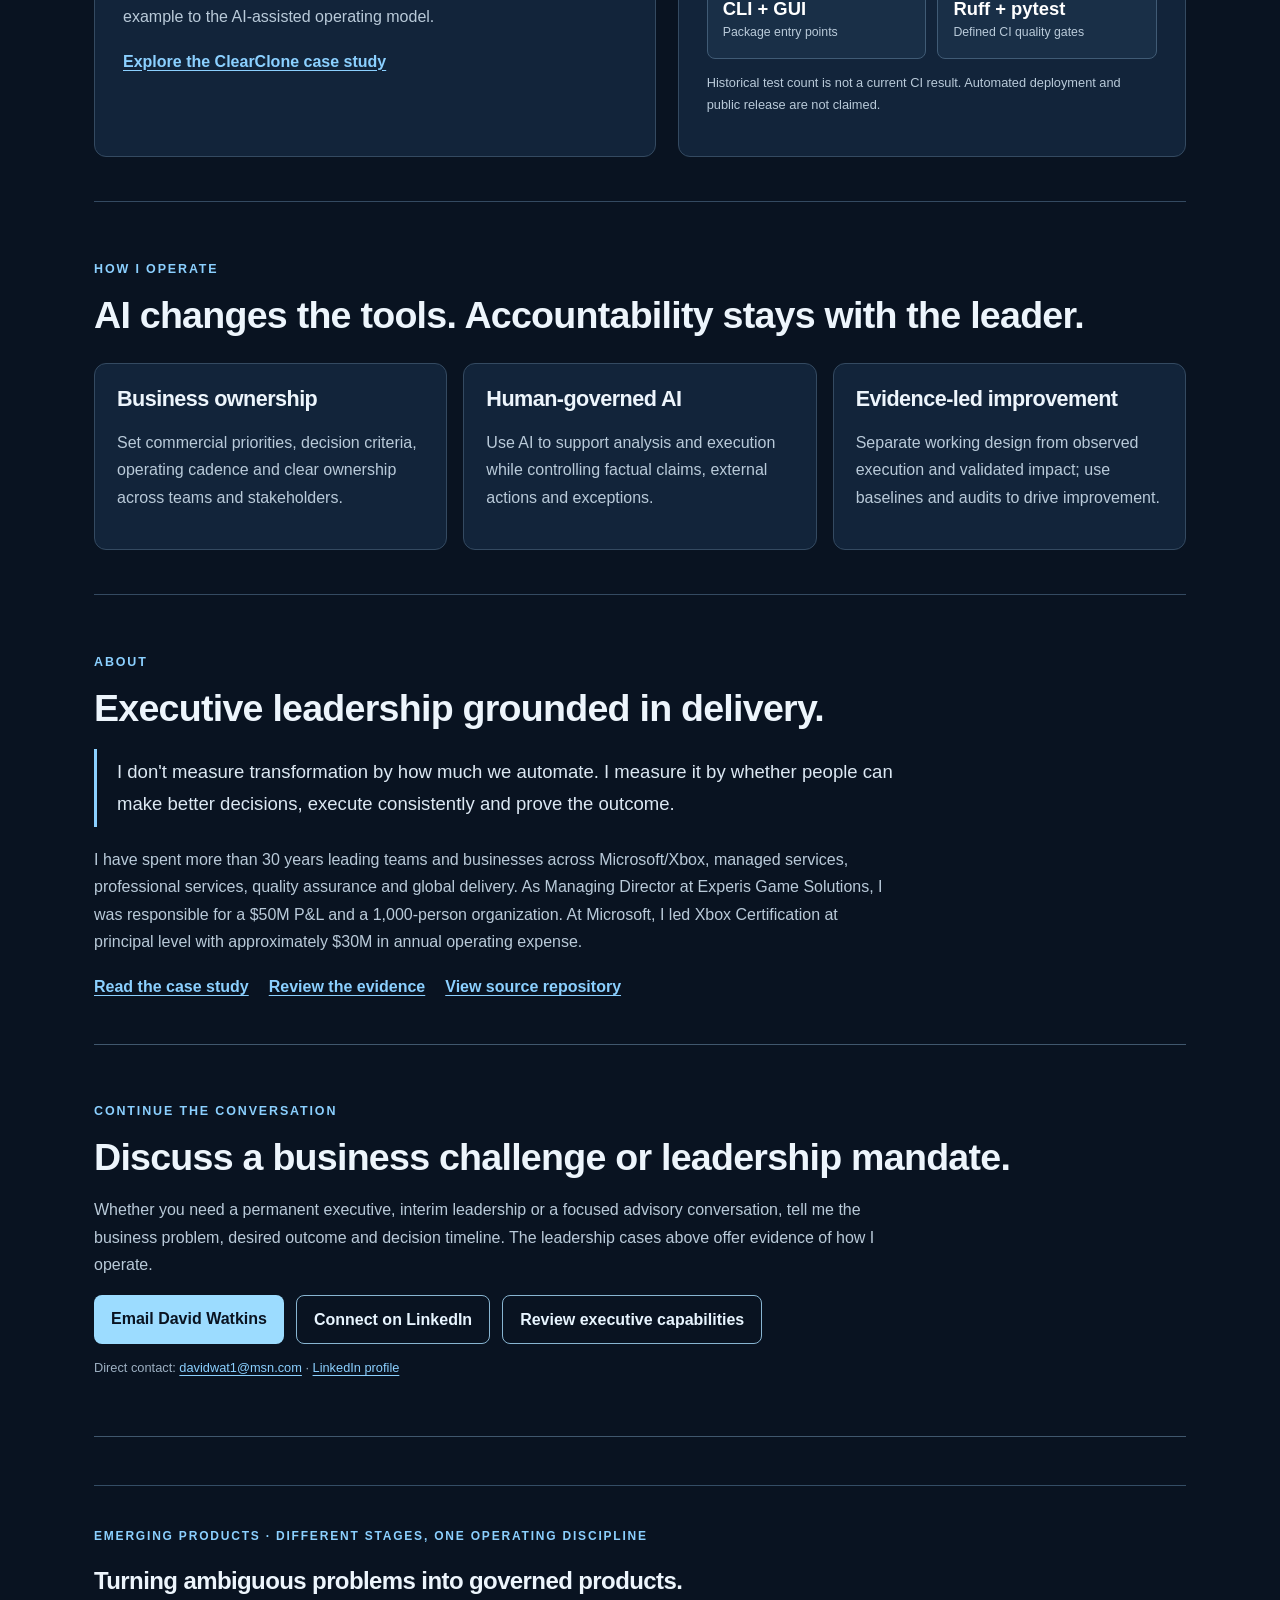
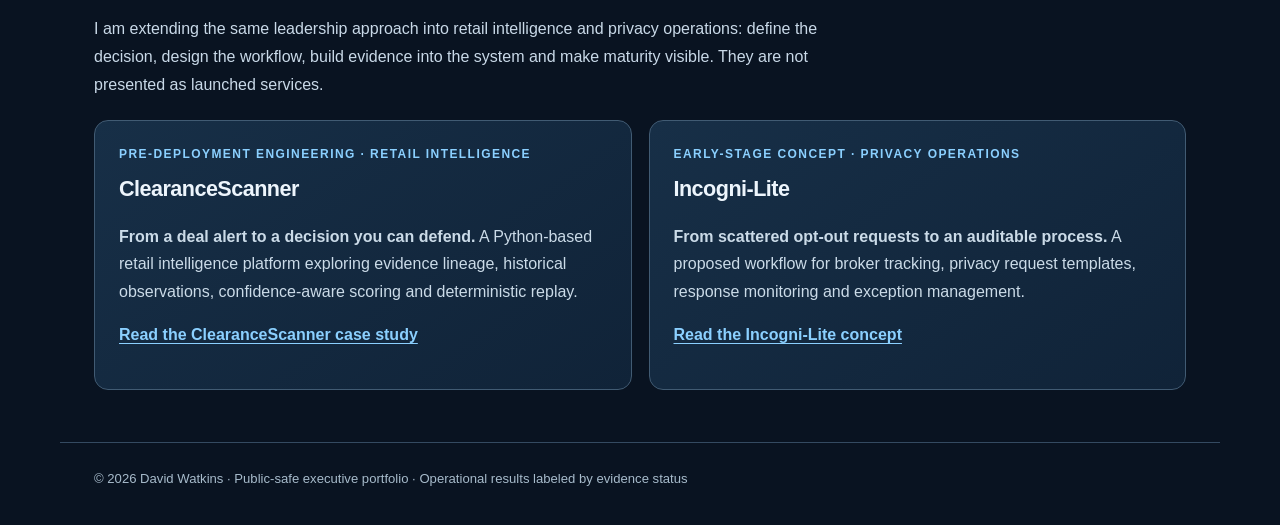
==== commit 7fcc288c: "Remove internal editorial disclaimers and restore direct first-person visitor narrative" ====
--- a/index.html
+++ b/index.html
@@ -15,10 +15,10 @@
 </style><link rel="stylesheet" href="assets/portfolio-polish.css"></head>
 <body><header><div class="wordmark">DAVID WATKINS</div><nav aria-label="Primary navigation"><a href="#challenges">Business challenges</a><a href="#engage">Work with me</a><a href="career.html#stories">Leadership evidence</a><a href="#work">Applied AI</a><a href="#connect">Contact</a></nav></header><main>
 <section class="hero"><p class="eyebrow">David Watkins · Executive operations &amp; global service delivery</p><h1>I lead service businesses through growth and change.<br><em>And help leaders solve the problems that stand in the way.</em></h1><p class="lead">I have led a $50M services P&amp;L, a 1,000-person delivery organization and Xbox Certification operations with approximately $30M in annual OPEX responsibility.</p><p class="intro">I bring business ownership, commercial judgment and leadership of leaders to scaling delivery organizations, strengthening customer outcomes and resolving complex cross-functional challenges. I also build and test AI-enabled operating workflows while keeping executive accountability with people.</p><div class="actions"><a class="primary" href="#connect">Discuss a business challenge</a><a class="secondary" href="career.html#stories">Explore leadership evidence</a></div><p class="hero-proof">Explore <a href="career.html#stories">seven documented leadership decisions</a> or <a href="#work">working technology projects</a>. <span class="hero-signature">Experience gives me judgment. Curiosity keeps me building.</span></p></section>
-<section class="section" id="challenges" aria-labelledby="challenges-title"><p class="eyebrow">Start with the challenge · Follow the decisions</p><h2 id="challenges-title">What problem are you trying to solve?</h2><p class="challenge-intro">I have spent much of my career helping organizations work through challenges that cross teams, customers and commercial priorities. Choose one below. I’ll tell you how I approached a comparable situation, and you can explore the part of the story that matters most to you—without leaving this page.</p><div class="challenge-list"><details class="challenge-item" open><summary><span class="challenge-label"><strong>Scaling the business</strong><small>Growth · Capacity · Leadership depth · Commercial discipline</small></span></summary><div class="challenge-body"><p class="challenge-prompt">My perspective</p><p>At Experis, I led a volatile, seasonal services business that had to scale capacity aggressively in both directions. My challenge was building flexibility without losing delivery and commercial control. I was accountable for a roughly $50M P&amp;L, delivery quality and customer commitments while building a leadership structure that could operate at greater scale.</p><p class="challenge-next">What would you like to explore next?</p><div class="challenge-paths"><details class="challenge-path"><summary>How did I lead through it?</summary><div class="challenge-path-answer"><p>I led through eight senior leaders rather than pulling every decision upward. I set the business's delivery goals and expectations, established clear accountability, and used recurring operating reviews to keep everyone aligned. That gave my leaders the authority to make decisions while remaining accountable for the results.</p></div></details><details class="challenge-path"><summary>What operating decisions did I make?</summary><div class="challenge-path-answer"><p>I used biweekly workforce forecasting and monthly and quarterly business reviews to connect client demand, capacity planning, delivery risks and commercial commitments.</p></div></details><details class="challenge-path"><summary>What changed—and what can I substantiate?</summary><div class="challenge-path-answer"><p>I led an organization of approximately 1,000 people at scale, helped launch delivery centers in Milwaukee and Budapest, added Meta as a client, negotiated an exclusive services arrangement with Amazon, and expanded compatibility testing, data analytics and telemetry, and mobile game testing readiness services. Headcount varied with seasonal demand.</p></div></details></div><div class="challenge-deeper"><p>Want to go deeper? I’ve documented the situation, my decisions and the evidence in the detailed case.</p><a href="career.html#story-scale">Explore my full scaling story in STAR/CARL →</a><span class="challenge-return-note">The detailed page includes a route back to these challenges.</span></div></div></details><details class="challenge-item"><summary><span class="challenge-label"><strong>Restoring customer confidence</strong><small>Escalations · Service recovery · Accountability</small></span></summary><div class="challenge-body"><p class="challenge-prompt">My perspective</p><p>At Experis, I faced a situation where most delivery KPIs were being met, but the customer was dissatisfied. Unannounced resource changes and unclear expectations of customer-facing roles had damaged trust. I needed to address the experience behind the metrics.</p><p class="challenge-next">What would you like to explore next?</p><div class="challenge-paths"><details class="challenge-path"><summary>How did I lead through it?</summary><div class="challenge-path-answer"><p>I personally led a formal corrective action plan. I made it clear that customer confidence was a leadership responsibility, not simply a reporting issue.</p></div></details><details class="challenge-path"><summary>What operating decisions did I make?</summary><div class="challenge-path-answer"><p>I introduced advance discussions about proposed resource changes, clarified customer-facing role expectations and strengthened incident tracking and reporting.</p></div></details><details class="challenge-path"><summary>What changed—and what can I substantiate?</summary><div class="challenge-path-answer"><p>Over approximately three months, customer-assigned communication ratings improved from 5/10 to 8/10 and leadership ratings from 6/10 to 9/10. These were two specific rating dimensions, not an overall CSAT index.</p></div></details></div><div class="challenge-deeper"><p>Want to go deeper? I’ve documented the situation, my decisions and the evidence in the detailed case.</p><a href="career.html#story-recovery">Explore my customer recovery story in STAR/CARL →</a><p class="challenge-alternative">A different kind of recovery: <a href="career.html#atos-recovery">how I helped retain a threatened Microsoft IAM managed-services account at Atos →</a></p><span class="challenge-return-note">The detailed page includes a route back to these challenges.</span></div></div></details><details class="challenge-item"><summary><span class="challenge-label"><strong>Aligning cross-functional operations</strong><small>Transformation · Ownership · Operating models · Handoffs</small></span></summary><div class="challenge-body"><p class="challenge-prompt">My perspective</p><p>At Kymeta, I worked on a challenge that crossed organizational boundaries: connecting commercial activity to customer delivery. As Chief of Staff to the GM, I helped translate an end-to-end business problem into a clearer operating model.</p><p class="challenge-next">What would you like to explore next?</p><div class="challenge-paths"><details class="challenge-path"><summary>How did I lead through it?</summary><div class="challenge-path-answer"><p>Neil Sutch and I jointly drove and co-authored the Quote-to-Cash initiative. I approached the work as a shared executive responsibility rather than a problem any one function could solve alone.</p></div></details><details class="challenge-path"><summary>What operating decisions did I make?</summary><div class="challenge-path-answer"><p>We focused on process ownership, handoffs and measures across the customer lifecycle. I also co-authored the Customer Success model, including KPIs, SLAs and feedback mechanisms.</p></div></details><details class="challenge-path"><summary>What changed—and what can I substantiate?</summary><div class="challenge-path-answer"><p>The operating-model design and my contribution are documented. I do not claim verified adoption rates, financial returns or downstream implementation outcomes.</p></div></details></div><div class="challenge-deeper"><p>Want to go deeper? I’ve documented the situation, my decisions and the evidence in the detailed case.</p><a href="career.html#story-quote-to-cash">Explore my Quote-to-Cash story in STAR/CARL →</a><span class="challenge-return-note">The detailed page includes a route back to these challenges.</span></div></div></details><details class="challenge-item"><summary><span class="challenge-label"><strong>Improving operational efficiency</strong><small>Cost discipline · Quality · Repeatable execution</small></span></summary><div class="challenge-body"><p class="challenge-prompt">My perspective</p><p>At Microsoft, I led Xbox Certification at Principal level, with approximately $30M in annual operating expense and more than 1,000 submissions annually. The challenge was to improve the operating model while maintaining the quality and predictability expected of a platform certification service.</p><p class="challenge-next">What would you like to explore next?</p><div class="challenge-paths"><details class="challenge-path"><summary>How did I lead through it?</summary><div class="challenge-path-answer"><p>I treated certification as a service operation with accountability for stakeholders, capacity, quality and managed-service partners—not simply a technical test function.</p></div></details><details class="challenge-path"><summary>What operating decisions did I make?</summary><div class="challenge-path-answer"><p>I worked on the Premium Certification model, aligning service delivery and process decisions around a more efficient approach to certification.</p></div></details><details class="challenge-path"><summary>What changed—and what can I substantiate?</summary><div class="challenge-path-answer"><p>The certification model was associated with a reported approximately 10% operating-expense reduction. The $30M annual OPEX scope is not used as an unverified savings denominator.</p></div></details></div><div class="challenge-deeper"><p>Want to go deeper? I’ve documented the situation, my decisions and the evidence in the detailed case.</p><a href="career.html#story-certification">Explore my certification story in STAR/CARL →</a><span class="challenge-return-note">The detailed page includes a route back to these challenges.</span></div></div></details><details class="challenge-item"><summary><span class="challenge-label"><strong>Turning AI and technology into accountable execution</strong><small>Automation · Governance · Evidence · Human oversight</small></span></summary><div class="challenge-body"><p class="challenge-prompt">My perspective</p><p>I see AI as a way to improve how work is performed, but only when the underlying process is clear. In my own projects, I have been applying the disciplines I used in services leadership to workflows that combine automation, software engineering and human decisions.</p><p class="challenge-next">What would you like to explore next?</p><div class="challenge-paths"><details class="challenge-path"><summary>How did I lead through it?</summary><div class="challenge-path-answer"><p>I define decision rights, approval boundaries and exception ownership before treating an automated step as reliable. I remain accountable for consequential decisions and factual claims.</p></div></details><details class="challenge-path"><summary>What operating decisions did I make?</summary><div class="challenge-path-answer"><p>I structure intake, qualification, evidence checks, governed action, reconciliation and reporting as a repeatable operating process. I also use testing and quality gates in software projects.</p></div></details><details class="challenge-path"><summary>What changed—and what can I substantiate?</summary><div class="challenge-path-answer"><p>I can show documented designs, workflow configuration and technical artifacts. I am not claiming measured enterprise AI ROI, fully automated end-to-end reliability or production-scale outcomes.</p></div></details></div><div class="challenge-deeper"><p>Want to go deeper? I’ve documented the situation, my decisions and the evidence in the detailed case.</p><a href="case-studies/agentic-job-search.html">Explore my AI-assisted operations case study →</a><span class="challenge-return-note">The detailed page includes a route back to these challenges.</span></div></div></details></div><p class="challenge-footer">If your situation crosses several areas, <a href="#connect">tell me about the challenge you’re facing</a>. You can also <a href="career.html#stories">explore all seven leadership decisions</a>.</p></section>
+<section class="section" id="challenges" aria-labelledby="challenges-title"><p class="eyebrow">Start with the challenge · Follow the decisions</p><h2 id="challenges-title">What problem are you trying to solve?</h2><p class="challenge-intro">I have spent much of my career helping organizations work through challenges that cross teams, customers and commercial priorities. Choose one below. I’ll tell you how I approached a comparable situation, and you can explore the part of the story that matters most to you—without leaving this page.</p><div class="challenge-list"><details class="challenge-item" open><summary><span class="challenge-label"><strong>Scaling the business</strong><small>Growth · Capacity · Leadership depth · Commercial discipline</small></span></summary><div class="challenge-body"><p class="challenge-prompt">My perspective</p><p>At Experis, I led a volatile, seasonal services business that had to scale capacity aggressively in both directions. My challenge was building flexibility without losing delivery and commercial control. I was accountable for a roughly $50M P&amp;L, delivery quality and customer commitments while building a leadership structure that could operate at greater scale.</p><p class="challenge-next">What would you like to explore next?</p><div class="challenge-paths"><details class="challenge-path"><summary>How did I lead through it?</summary><div class="challenge-path-answer"><p>I led through eight senior leaders rather than pulling every decision upward. I set the business's delivery goals and expectations, established clear accountability, and used recurring operating reviews to keep everyone aligned. That gave my leaders the authority to make decisions while remaining accountable for the results.</p></div></details><details class="challenge-path"><summary>What operating decisions did I make?</summary><div class="challenge-path-answer"><p>I used biweekly workforce forecasting and monthly and quarterly business reviews to connect client demand, capacity planning, delivery risks and commercial commitments.</p></div></details><details class="challenge-path"><summary>What changed—and what can I substantiate?</summary><div class="challenge-path-answer"><p>I led an organization of approximately 1,000 people at scale, helped launch delivery centers in Milwaukee and Budapest, added Meta as a client, negotiated an exclusive services arrangement with Amazon, and expanded compatibility testing, data analytics and telemetry, and mobile game testing readiness services. Headcount varied with seasonal demand.</p></div></details></div><div class="challenge-deeper"><p>Want to go deeper? I’ve documented the situation, my decisions and the evidence in the detailed case.</p><a href="career.html#story-scale">Explore my full scaling story in STAR/CARL →</a><span class="challenge-return-note">The detailed page includes a route back to these challenges.</span></div></div></details><details class="challenge-item"><summary><span class="challenge-label"><strong>Restoring customer confidence</strong><small>Escalations · Service recovery · Accountability</small></span></summary><div class="challenge-body"><p class="challenge-prompt">My perspective</p><p>At Experis, I faced a situation where most delivery KPIs were being met, but the customer was dissatisfied. Unannounced resource changes and unclear expectations of customer-facing roles had damaged trust. I needed to address the experience behind the metrics.</p><p class="challenge-next">What would you like to explore next?</p><div class="challenge-paths"><details class="challenge-path"><summary>How did I lead through it?</summary><div class="challenge-path-answer"><p>I personally led a formal corrective action plan. I made it clear that customer confidence was a leadership responsibility, not simply a reporting issue.</p></div></details><details class="challenge-path"><summary>What operating decisions did I make?</summary><div class="challenge-path-answer"><p>I introduced advance discussions about proposed resource changes, clarified customer-facing role expectations and strengthened incident tracking and reporting.</p></div></details><details class="challenge-path"><summary>What changed—and what can I substantiate?</summary><div class="challenge-path-answer"><p>Over approximately three months, customer-assigned communication ratings improved from 5/10 to 8/10 and leadership ratings from 6/10 to 9/10. These were two specific rating dimensions, not an overall CSAT index.</p></div></details></div><div class="challenge-deeper"><p>Want to go deeper? I’ve documented the situation, my decisions and the evidence in the detailed case.</p><a href="career.html#story-recovery">Explore my customer recovery story in STAR/CARL →</a><p class="challenge-alternative">A different kind of recovery: <a href="career.html#atos-recovery">how I helped retain a threatened Microsoft IAM managed-services account at Atos →</a></p><span class="challenge-return-note">The detailed page includes a route back to these challenges.</span></div></div></details><details class="challenge-item"><summary><span class="challenge-label"><strong>Aligning cross-functional operations</strong><small>Transformation · Ownership · Operating models · Handoffs</small></span></summary><div class="challenge-body"><p class="challenge-prompt">My perspective</p><p>At Kymeta, I worked on a challenge that crossed organizational boundaries: connecting commercial activity to customer delivery. As Chief of Staff to the GM, I helped translate an end-to-end business problem into a clearer operating model.</p><p class="challenge-next">What would you like to explore next?</p><div class="challenge-paths"><details class="challenge-path"><summary>How did I lead through it?</summary><div class="challenge-path-answer"><p>Neil Sutch and I jointly drove and co-authored the Quote-to-Cash initiative. I approached the work as a shared executive responsibility rather than a problem any one function could solve alone.</p></div></details><details class="challenge-path"><summary>What operating decisions did I make?</summary><div class="challenge-path-answer"><p>We focused on process ownership, handoffs and measures across the customer lifecycle. I also co-authored the Customer Success model, including KPIs, SLAs and feedback mechanisms.</p></div></details><details class="challenge-path"><summary>What changed—and what can I substantiate?</summary><div class="challenge-path-answer"><p>Neil Sutch and I co-authored the Quote-to-Cash operating model, defining the approach to ownership and cross-functional handoffs.</p></div></details></div><div class="challenge-deeper"><p>Want to go deeper? I’ve documented the situation, my decisions and the evidence in the detailed case.</p><a href="career.html#story-quote-to-cash">Explore my Quote-to-Cash story in STAR/CARL →</a><span class="challenge-return-note">The detailed page includes a route back to these challenges.</span></div></div></details><details class="challenge-item"><summary><span class="challenge-label"><strong>Improving operational efficiency</strong><small>Cost discipline · Quality · Repeatable execution</small></span></summary><div class="challenge-body"><p class="challenge-prompt">My perspective</p><p>At Microsoft, I led Xbox Certification at Principal level, with approximately $30M in annual operating expense and more than 1,000 submissions annually. The challenge was to improve the operating model while maintaining the quality and predictability expected of a platform certification service.</p><p class="challenge-next">What would you like to explore next?</p><div class="challenge-paths"><details class="challenge-path"><summary>How did I lead through it?</summary><div class="challenge-path-answer"><p>I treated certification as a service operation with accountability for stakeholders, capacity, quality and managed-service partners—not simply a technical test function.</p></div></details><details class="challenge-path"><summary>What operating decisions did I make?</summary><div class="challenge-path-answer"><p>I worked on the Premium Certification model, aligning service delivery and process decisions around a more efficient approach to certification.</p></div></details><details class="challenge-path"><summary>What changed—and what can I substantiate?</summary><div class="challenge-path-answer"><p>The Premium Certification model delivered a reported approximately 10% reduction in certification operating expense.</p></div></details></div><div class="challenge-deeper"><p>Want to go deeper? I’ve documented the situation, my decisions and the evidence in the detailed case.</p><a href="career.html#story-certification">Explore my certification story in STAR/CARL →</a><span class="challenge-return-note">The detailed page includes a route back to these challenges.</span></div></div></details><details class="challenge-item"><summary><span class="challenge-label"><strong>Turning AI and technology into accountable execution</strong><small>Automation · Governance · Evidence · Human oversight</small></span></summary><div class="challenge-body"><p class="challenge-prompt">My perspective</p><p>I see AI as a way to improve how work is performed, but only when the underlying process is clear. In my own projects, I have been applying the disciplines I used in services leadership to workflows that combine automation, software engineering and human decisions.</p><p class="challenge-next">What would you like to explore next?</p><div class="challenge-paths"><details class="challenge-path"><summary>How did I lead through it?</summary><div class="challenge-path-answer"><p>I define decision rights, approval boundaries and exception ownership before treating an automated step as reliable. I remain accountable for consequential decisions and factual claims.</p></div></details><details class="challenge-path"><summary>What operating decisions did I make?</summary><div class="challenge-path-answer"><p>I structure intake, qualification, evidence checks, governed action, reconciliation and reporting as a repeatable operating process. I also use testing and quality gates in software projects.</p></div></details><details class="challenge-path"><summary>What changed—and what can I substantiate?</summary><div class="challenge-path-answer"><p>My current work includes workflow designs, operating controls and technical projects that I am actively developing and evaluating.</p></div></details></div><div class="challenge-deeper"><p>Want to go deeper? I’ve documented the situation, my decisions and the evidence in the detailed case.</p><a href="case-studies/agentic-job-search.html">Explore my AI-assisted operations case study →</a><span class="challenge-return-note">The detailed page includes a route back to these challenges.</span></div></div></details></div><p class="challenge-footer">If your situation crosses several areas, <a href="#connect">tell me about the challenge you’re facing</a>. You can also <a href="career.html#stories">explore all seven leadership decisions</a>.</p></section>
 <section class="section engagement-section" id="engage" aria-labelledby="engage-title"><p class="eyebrow">How we can work together</p><h2 id="engage-title">Executive leadership, matched to the business challenge.</h2><p class="section-intro">I am available for permanent executive leadership roles, interim or fractional assignments, and selected advisory engagements. In each setting, I bring the same discipline to people, operations, customers and commercial outcomes.</p><div class="why-grid"><article class="why-card"><span class="eyebrow">Permanent leadership</span><h3>Own the business and build for the long term.</h3><p>VP/SVP operations, global delivery, professional and managed services, and enterprise transformation mandates.</p></article><article class="why-card"><span class="eyebrow">Interim or fractional</span><h3>Lead through a defined period of change.</h3><p>Executive capacity for growth, operating transitions, delivery stabilization and cross-functional execution.</p></article><article class="why-card"><span class="eyebrow">Advisory</span><h3>Help leadership teams make consequential decisions.</h3><p>Operating-model design, accountability, customer experience, service delivery governance and practical AI adoption.</p></article></div><p><a href="#connect">Start a conversation about your mandate</a> · <a href="career.html#stories">Review the supporting leadership decisions</a></p></section>
-<section class="discovery" id="explore" aria-labelledby="discovery-title"><div class="discovery-head"><div><p class="eyebrow">My decisions and the evidence behind them</p><h2 id="discovery-title">Business outcomes matter. The decisions behind them matter more.</h2></div><p>I have organized the evidence around business outcomes, the decisions I made and the leadership context behind them.</p></div><div class="impact-grid"><a class="impact-link" href="career.html#story-scale"><span class="impact-kicker">01 / Business scale</span><strong class="impact-number">$50M</strong><span class="impact-name">P&amp;L ownership</span><span class="impact-context">Experis · Global delivery and growth</span><span class="impact-open">Explore leadership decision →</span></a><a class="impact-link" href="career.html#story-certification"><span class="impact-kicker">02 / Operational efficiency</span><strong class="impact-number">10%</strong><span class="impact-name">Lower certification OPEX</span><span class="impact-context">Microsoft · Platform operating model</span><span class="impact-open">Explore leadership decision →</span></a><a class="impact-link" href="career.html#story-maritime"><span class="impact-kicker">03 / Customer recovery</span><strong class="impact-number">3 days</strong><span class="impact-name">Connectivity restored</span><span class="impact-context">Kymeta · Decision under uncertainty</span><span class="impact-open">Explore leadership decision →</span></a><a class="impact-link" href="career.html#story-telemetry"><span class="impact-kicker">04 / Engineering innovation</span><strong class="impact-number">Signals → scenarios</strong><span class="impact-name">Telemetry-driven test coverage</span><span class="impact-context">Experis · QA tools and service innovation</span><span class="impact-open">Explore leadership decision →</span></a></div><p class="fine" style="margin-top:17px"><strong>Reading the evidence:</strong> $50M is business P&amp;L responsibility; 10% is a reported operating-cost reduction; three days is a documented restoration timeline; telemetry-led readiness confidence is qualitative, not a measured percentage.</p><div class="discovery-foot"><a href="career.html#stories">Browse all seven leadership stories →</a><span>Explore by outcome, employer or technology.</span><a href="career.html#competencies">Match evidence to executive competencies →</a></div></section><section class="section" aria-labelledby="career-feature"><p class="eyebrow">Featured · Executive career story</p><h2 id="career-feature">A career of leading—and learning how to build.</h2><p class="section-intro">From Xbox Certification to ownership of a $50M services P&amp;L, I have led at scale while continually expanding my understanding of how great systems are designed, built, tested and measured. Explore the employer-by-employer story, verified transformations and the operating lifecycle connecting my leadership to applied AI.</p><div class="links"><a href="career.html">Explore interactive Career &amp; Impact</a></div></section><section class="section" id="why"><p class="eyebrow">Where I add executive value</p><h2>Where I believe I make the greatest difference.</h2><p class="section-intro">Whatever the mandate, I focus on the same fundamentals: clear ownership, aligned leaders, customer outcomes and visible performance.</p><div class="why-grid"><article class="why-card"><span class="eyebrow">01 · Scale</span><h3>Grow the business without losing control of delivery.</h3><p>I have learned that scaling services requires capacity, commercial discipline and leadership depth to grow together.</p><p class="why-proof"><strong>Evidence:</strong> Experis $50M P&amp;L responsibility, seasonal scaling, commercial expansion, two new delivery centers and additional service offerings.</p><a href="career.html#story-scale">Examine scaling decisions</a></article><article class="why-card"><span class="eyebrow">02 · Transform</span><h3>Turn executive priorities into operating systems.</h3><p>I focus on explicit handoffs, accountability and measures when leading cross-functional change—not simply redesigning a process.</p><p class="why-proof"><strong>Evidence:</strong> Kymeta Quote-to-Cash operating-model co-authorship with Neil Sutch; implementation outcomes remain unverified.</p><a href="career.html#story-quote-to-cash">Examine transformation decisions</a></article><article class="why-card"><span class="eyebrow">03 · Recover</span><h3>Restore confidence when customer expectations break down.</h3><p>I have seen that meeting operational metrics does not necessarily restore customer trust. I address the experience behind the numbers.</p><p class="why-proof"><strong>Evidence:</strong> Customer-assigned communication 5/10 → 8/10 and leadership 6/10 → 9/10 over approximately three months.</p><a href="career.html#story-recovery">Examine customer recovery</a></article></div></section><section class="section" id="leadership"><p class="eyebrow">Executive scale</p><h2>Operating responsibility, not just technical experimentation.</h2><p class="section-intro">My leadership scope provides context for the systems documented below. The career figures are not presented as AI-project performance results.</p><div class="stats"><div class="stat"><strong>$50M</strong><span>Services P&amp;L ownership</span><small>Experis Game Solutions</small></div><div class="stat"><strong>1,000</strong><span>People in the organization</span><small>Global delivery leadership</small></div><div class="stat"><strong>$30M</strong><span>Annual operating budget</span><small>Microsoft Xbox Certification</small></div><div class="stat"><strong>30+</strong><span>Years leading people</span><small>Technology and services</small></div></div></section>
+<section class="discovery" id="explore" aria-labelledby="discovery-title"><div class="discovery-head"><div><p class="eyebrow">My decisions and the evidence behind them</p><h2 id="discovery-title">Business outcomes matter. The decisions behind them matter more.</h2></div><p>I have organized the evidence around business outcomes, the decisions I made and the leadership context behind them.</p></div><div class="impact-grid"><a class="impact-link" href="career.html#story-scale"><span class="impact-kicker">01 / Business scale</span><strong class="impact-number">$50M</strong><span class="impact-name">P&amp;L ownership</span><span class="impact-context">Experis · Global delivery and growth</span><span class="impact-open">Explore leadership decision →</span></a><a class="impact-link" href="career.html#story-certification"><span class="impact-kicker">02 / Operational efficiency</span><strong class="impact-number">10%</strong><span class="impact-name">Lower certification OPEX</span><span class="impact-context">Microsoft · Platform operating model</span><span class="impact-open">Explore leadership decision →</span></a><a class="impact-link" href="career.html#story-maritime"><span class="impact-kicker">03 / Customer recovery</span><strong class="impact-number">3 days</strong><span class="impact-name">Connectivity restored</span><span class="impact-context">Kymeta · Decision under uncertainty</span><span class="impact-open">Explore leadership decision →</span></a><a class="impact-link" href="career.html#story-telemetry"><span class="impact-kicker">04 / Engineering innovation</span><strong class="impact-number">Signals → scenarios</strong><span class="impact-name">Telemetry-driven test coverage</span><span class="impact-context">Experis · QA tools and service innovation</span><span class="impact-open">Explore leadership decision →</span></a></div><p class="fine" style="margin-top:17px"><strong>Reading the evidence:</strong> $50M is business P&amp;L responsibility; 10% is a reported operating-cost reduction; three days is a documented restoration timeline; telemetry-led readiness confidence is qualitative, not a measured percentage.</p><div class="discovery-foot"><a href="career.html#stories">Browse all seven leadership stories →</a><span>Explore by outcome, employer or technology.</span><a href="career.html#competencies">Match evidence to executive competencies →</a></div></section><section class="section" aria-labelledby="career-feature"><p class="eyebrow">Featured · Executive career story</p><h2 id="career-feature">A career of leading—and learning how to build.</h2><p class="section-intro">From Xbox Certification to ownership of a $50M services P&amp;L, I have led at scale while continually expanding my understanding of how great systems are designed, built, tested and measured. Explore the employer-by-employer story, verified transformations and the operating lifecycle connecting my leadership to applied AI.</p><div class="links"><a href="career.html">Explore interactive Career &amp; Impact</a></div></section><section class="section" id="why"><p class="eyebrow">Where I add executive value</p><h2>Where I believe I make the greatest difference.</h2><p class="section-intro">Whatever the mandate, I focus on the same fundamentals: clear ownership, aligned leaders, customer outcomes and visible performance.</p><div class="why-grid"><article class="why-card"><span class="eyebrow">01 · Scale</span><h3>Grow the business without losing control of delivery.</h3><p>I have learned that scaling services requires capacity, commercial discipline and leadership depth to grow together.</p><p class="why-proof"><strong>Evidence:</strong> Experis $50M P&amp;L responsibility, seasonal scaling, commercial expansion, two new delivery centers and additional service offerings.</p><a href="career.html#story-scale">Examine scaling decisions</a></article><article class="why-card"><span class="eyebrow">02 · Transform</span><h3>Turn executive priorities into operating systems.</h3><p>I focus on explicit handoffs, accountability and measures when leading cross-functional change—not simply redesigning a process.</p><p class="why-proof"><strong>Evidence:</strong> Kymeta Quote-to-Cash operating-model co-authorship with Neil Sutch; implementation outcomes remain unverified.</p><a href="career.html#story-quote-to-cash">Examine transformation decisions</a></article><article class="why-card"><span class="eyebrow">03 · Recover</span><h3>Restore confidence when customer expectations break down.</h3><p>I have seen that meeting operational metrics does not necessarily restore customer trust. I address the experience behind the numbers.</p><p class="why-proof"><strong>Evidence:</strong> Customer-assigned communication 5/10 → 8/10 and leadership 6/10 → 9/10 over approximately three months.</p><a href="career.html#story-recovery">Examine customer recovery</a></article></div></section><section class="section" id="leadership"><p class="eyebrow">Executive scale</p><h2>Operating responsibility, not just technical experimentation.</h2><p class="section-intro">I bring the same operating discipline to these projects that I used to lead large service organizations.</p><div class="stats"><div class="stat"><strong>$50M</strong><span>Services P&amp;L ownership</span><small>Experis Game Solutions</small></div><div class="stat"><strong>1,000</strong><span>People in the organization</span><small>Global delivery leadership</small></div><div class="stat"><strong>$30M</strong><span>Annual operating budget</span><small>Microsoft Xbox Certification</small></div><div class="stat"><strong>30+</strong><span>Years leading people</span><small>Technology and services</small></div></div></section>
 <section class="section" id="work"><p class="evidence-note"><strong>Two complementary demonstrations:</strong> one shows how I structure an AI-assisted service operation; the other shows how I take a software product through design, engineering and quality controls. Both are documented with explicit evidence boundaries.</p><p class="eyebrow">Featured operating case study</p><h2>Turning a fragmented executive search into an accountable operating system.</h2><p class="section-intro">A practical operating system for a complex, high-volume process: source coverage, qualification, evidence, authorized actions, reconciliation and executive reporting.</p><div class="feature"><article class="panel"><span class="tag">Documented architecture · Operational observations</span><h3>From fragmented tasks to accountable execution</h3><p>I treat an executive search as an operating discipline rather than a collection of disconnected prompts. It defines decision rights, source ownership, evidence checks, exception management and measurable service expectations.</p><div class="links"><a href="case-studies/agentic-job-search.html">Executive case study</a><a href="docs/ARCHITECTURE.md">Architecture</a><a href="docs/operational-evidence.html">Evidence dashboard</a></div></article><aside class="panel"><p class="eyebrow">Evidence snapshot · 6 Nov 2026</p><div class="pipeline"><div><b>4</b><span>Enabled scheduled workflows</span></div><div><b>4/4</b><span>Recorded last-run timestamps</span></div><div><b>48</b><span>Roles in private tracker snapshot</span></div><div><b>3</b><span>Submission-unverified records</span></div></div><p class="fine">Snapshot counts are observed configuration and pipeline inventory. They are not SLA attainment, time saved, or automation success rates.</p></aside></div></section>
 <section class="section" id="clearclone"><p class="eyebrow">Featured product engineering case study</p><h2>ClearClone: engineering trust into a file-cleanup product.</h2><p class="section-intro">A duplicate-file cleanup application built through an iterative software development lifecycle—modular Python architecture, scanning and analysis, safety-oriented cleanup and recovery, desktop and command-line interfaces, automated tests and GitHub Actions.</p><div class="feature"><article class="panel"><span class="tag">Product engineering · SDLC · Private source</span><h3>More than a utility: an end-to-end delivery system</h3><p>Through this project, I have worked across requirements, component design, implementation, defect isolation, regression protection, packaging and integration. It provides a complementary technical example to the AI-assisted operating model.</p><div class="links"><a href="case-studies/clearclone-product-engineering.html">Explore the ClearClone case study</a></div></article><aside class="panel"><p class="eyebrow">Engineering evidence</p><div class="pipeline"><div><b>3</b><span>Python versions in CI matrix</span></div><div><b>100</b><span>Tests passed in historical local run</span></div><div><b>CLI + GUI</b><span>Package entry points</span></div><div><b>Ruff + pytest</b><span>Defined CI quality gates</span></div></div><p class="fine">Historical test count is not a current CI result. Automated deployment and public release are not claimed.</p></aside></div></section><section class="section" id="governance"><p class="eyebrow">How I operate</p><h2>AI changes the tools. Accountability stays with the leader.</h2><div class="cols"><article class="panel"><h3>Business ownership</h3><p>Set commercial priorities, decision criteria, operating cadence and clear ownership across teams and stakeholders.</p></article><article class="panel"><h3>Human-governed AI</h3><p>Use AI to support analysis and execution while controlling factual claims, external actions and exceptions.</p></article><article class="panel"><h3>Evidence-led improvement</h3><p>Separate working design from observed execution and validated impact; use baselines and audits to drive improvement.</p></article></div></section>
 <section class="section" id="about"><p class="eyebrow">About</p><h2>Executive leadership grounded in delivery.</h2><p class="quote">I don't measure transformation by how much we automate. I measure it by whether people can make better decisions, execute consistently and prove the outcome.</p><p class="section-intro">I have spent more than 30 years leading teams and businesses across Microsoft/Xbox, managed services, professional services, quality assurance and global delivery. As Managing Director at Experis Game Solutions, I was responsible for a $50M P&amp;L and a 1,000-person organization. At Microsoft, I led Xbox Certification at principal level with approximately $30M in annual operating expense.</p><div class="links"><a href="case-studies/agentic-job-search.html">Read the case study</a><a href="docs/operational-evidence.html">Review the evidence</a><a href="https://github.com/davidwat1/ai-operations-portfolio">View source repository</a></div></section>
-<section class="section contact-section" id="connect"><p class="eyebrow">Continue the conversation</p><h2>Discuss a business challenge or leadership mandate.</h2><p class="section-intro">Whether you need a permanent executive, interim leadership or a focused advisory conversation, tell me the business problem, desired outcome and decision timeline. The leadership cases above offer evidence of how I operate.</p><div class="contact-actions"><a class="primary" href="mailto:davidwat1@msn.com?subject=Executive%20leadership%20or%20advisory%20inquiry">Email David Watkins</a><a class="secondary" href="https://www.linkedin.com/in/davidwat1/" rel="me">Connect on LinkedIn</a><a class="secondary" href="career.html#competencies">Review executive capabilities</a></div><p class="fine">Direct contact: <a href="mailto:davidwat1@msn.com">davidwat1@msn.com</a> · <a href="https://www.linkedin.com/in/davidwat1/" rel="me">LinkedIn profile</a></p></section><section id="emerging" class="project-collection" aria-labelledby="emerging-title"><p class="story-kicker">Emerging products · Different stages, one operating discipline</p><h2 id="emerging-title">Turning ambiguous problems into governed products.</h2><p class="collection-lead">I am extending the same leadership approach into retail intelligence and privacy operations: define the decision, design the workflow, build evidence into the system and make maturity visible. They are not presented as launched services.</p><div class="project-grid"><article class="project-card"><span class="project-stage">Pre-deployment engineering · Retail intelligence</span><h3>ClearanceScanner</h3><p><strong>From a deal alert to a decision you can defend.</strong> A Python-based retail intelligence platform exploring evidence lineage, historical observations, confidence-aware scoring and deterministic replay.</p><p><a href="case-studies/clearance-scanner.html">Read the ClearanceScanner case study</a></p></article><article class="project-card"><span class="project-stage">Early-stage concept · Privacy operations</span><h3>Incogni-Lite</h3><p><strong>From scattered opt-out requests to an auditable process.</strong> A proposed workflow for broker tracking, privacy request templates, response monitoring and exception management.</p><p><a href="case-studies/incogni-lite.html">Read the Incogni-Lite concept</a></p></article></div><p class="story-proof"><strong>Evidence standard:</strong> Product concepts, documented implementation, historical test reports and verified current results are distinguished throughout this portfolio. My objective is to show how I approach the work without overstating its maturity.</p></section></main><footer>© 2026 David Watkins · Public-safe executive portfolio · Operational results labeled by evidence status</footer></body></html>+<section class="section contact-section" id="connect"><p class="eyebrow">Continue the conversation</p><h2>Discuss a business challenge or leadership mandate.</h2><p class="section-intro">Whether you need a permanent executive, interim leadership or a focused advisory conversation, tell me the business problem, desired outcome and decision timeline. The leadership cases above offer evidence of how I operate.</p><div class="contact-actions"><a class="primary" href="mailto:davidwat1@msn.com?subject=Executive%20leadership%20or%20advisory%20inquiry">Email David Watkins</a><a class="secondary" href="https://www.linkedin.com/in/davidwat1/" rel="me">Connect on LinkedIn</a><a class="secondary" href="career.html#competencies">Review executive capabilities</a></div><p class="fine">Direct contact: <a href="mailto:davidwat1@msn.com">davidwat1@msn.com</a> · <a href="https://www.linkedin.com/in/davidwat1/" rel="me">LinkedIn profile</a></p></section><section id="emerging" class="project-collection" aria-labelledby="emerging-title"><p class="story-kicker">Emerging products · Different stages, one operating discipline</p><h2 id="emerging-title">Turning ambiguous problems into governed products.</h2><p class="collection-lead">I am extending the same leadership approach into retail intelligence and privacy operations: define the decision, design the workflow, build evidence into the system and make maturity visible. They are not presented as launched services.</p><div class="project-grid"><article class="project-card"><span class="project-stage">Pre-deployment engineering · Retail intelligence</span><h3>ClearanceScanner</h3><p><strong>From a deal alert to a decision you can defend.</strong> A Python-based retail intelligence platform exploring evidence lineage, historical observations, confidence-aware scoring and deterministic replay.</p><p><a href="case-studies/clearance-scanner.html">Read the ClearanceScanner case study</a></p></article><article class="project-card"><span class="project-stage">Early-stage concept · Privacy operations</span><h3>Incogni-Lite</h3><p><strong>From scattered opt-out requests to an auditable process.</strong> A proposed workflow for broker tracking, privacy request templates, response monitoring and exception management.</p><p><a href="case-studies/incogni-lite.html">Read the Incogni-Lite concept</a></p></article></div></section></main><footer>© 2026 David Watkins · Public-safe executive portfolio · Operational results labeled by evidence status</footer></body></html>
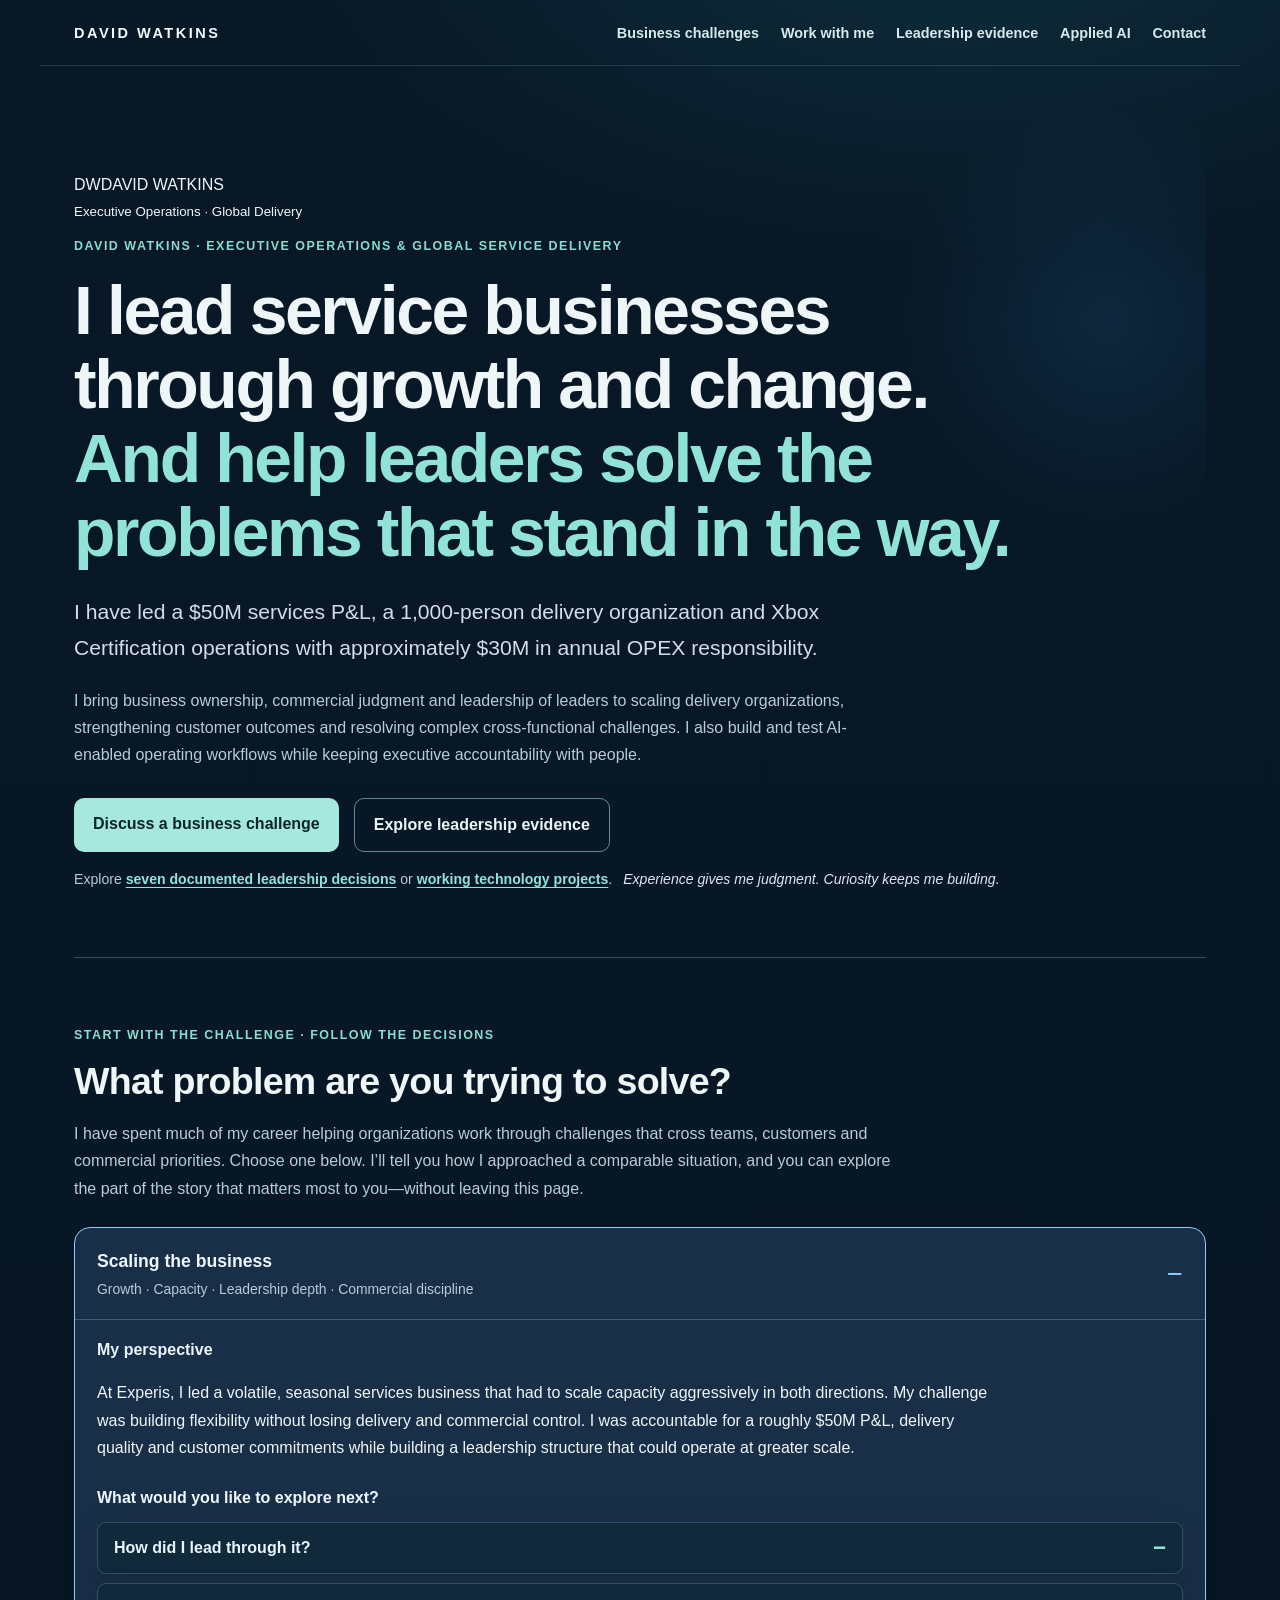
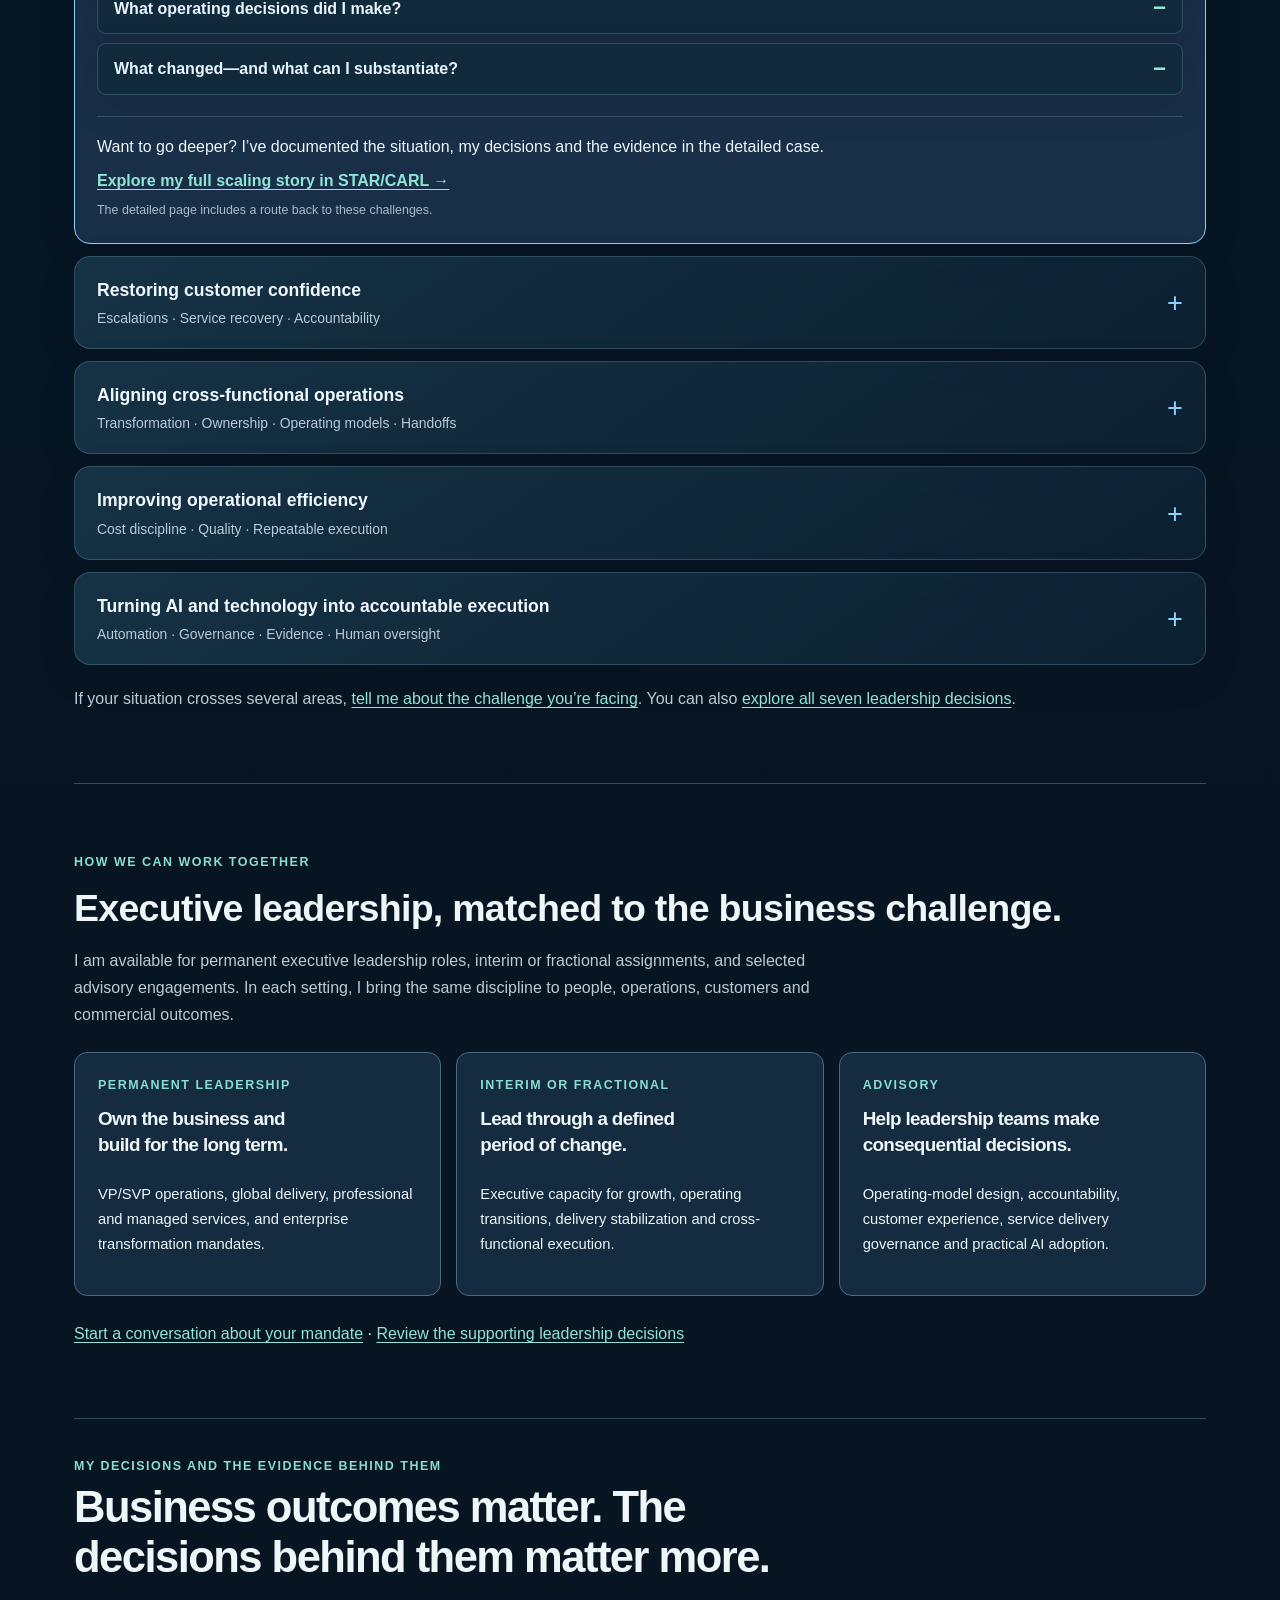
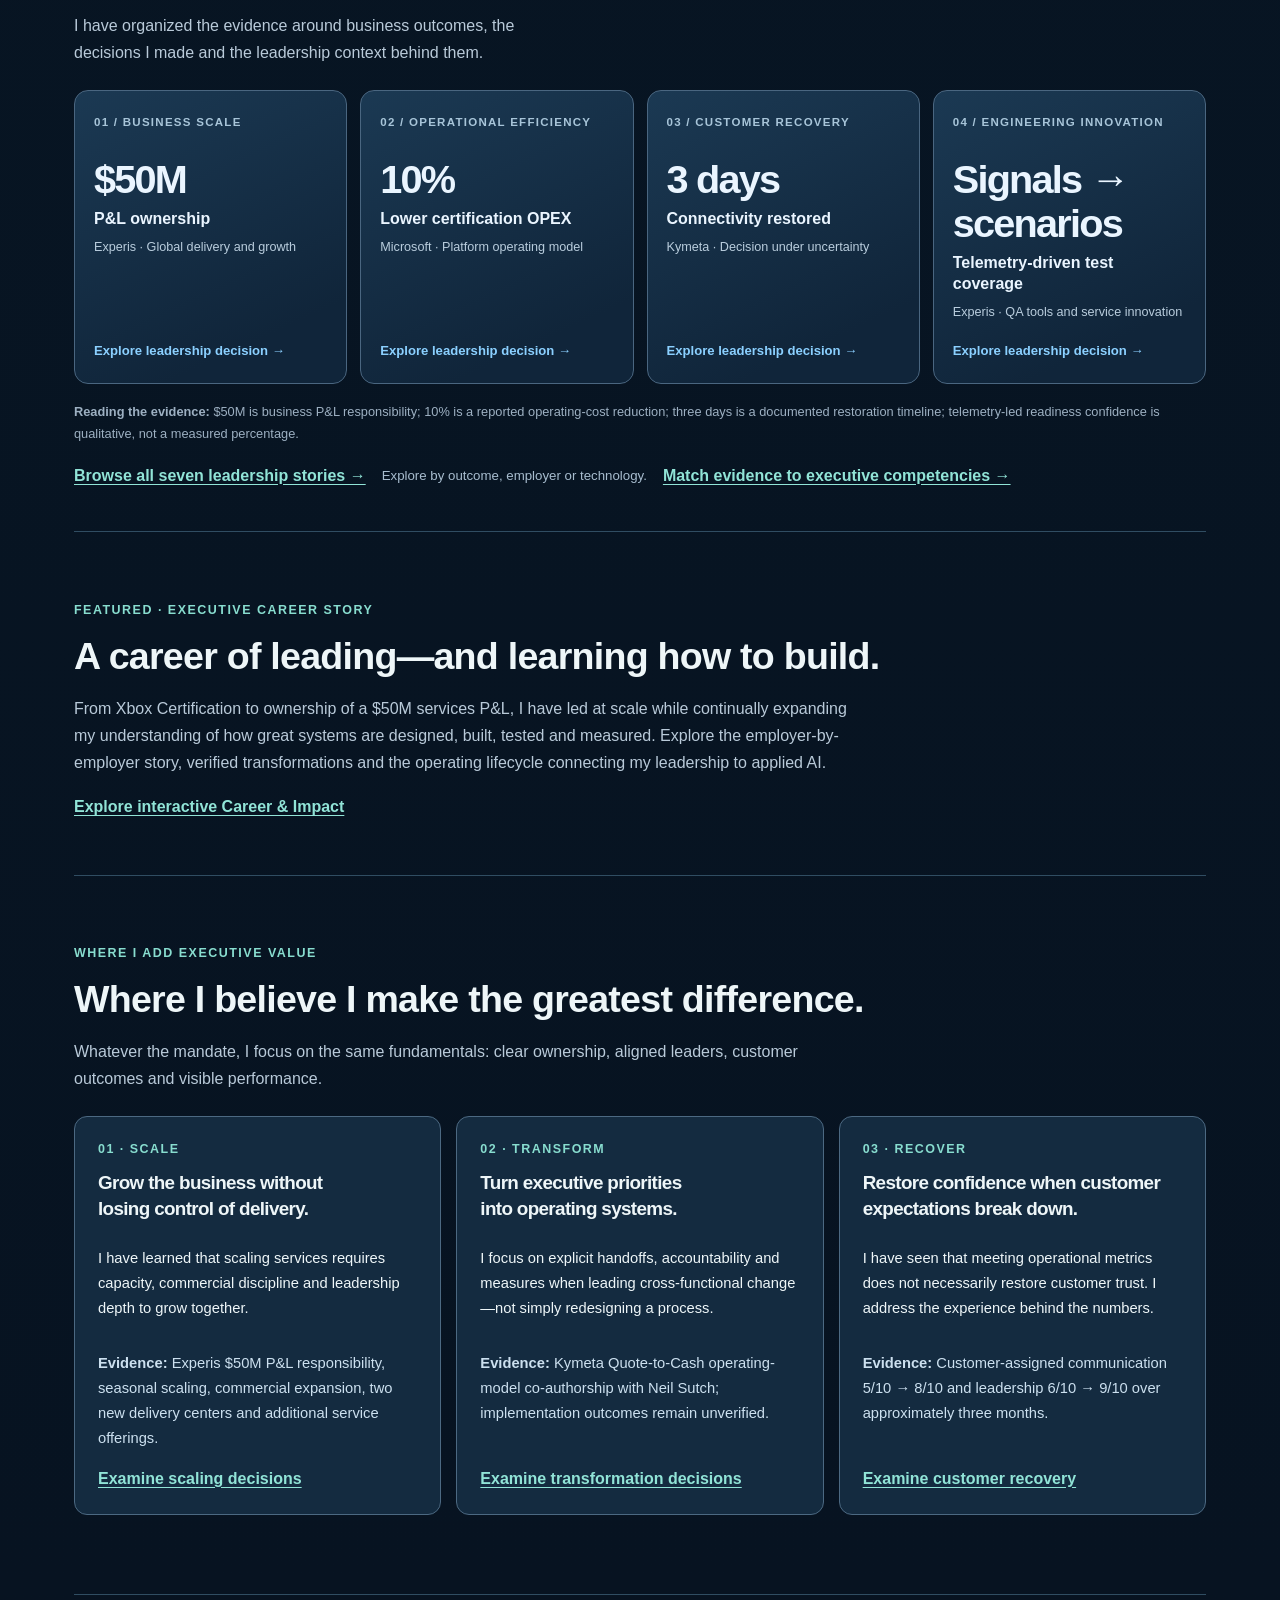
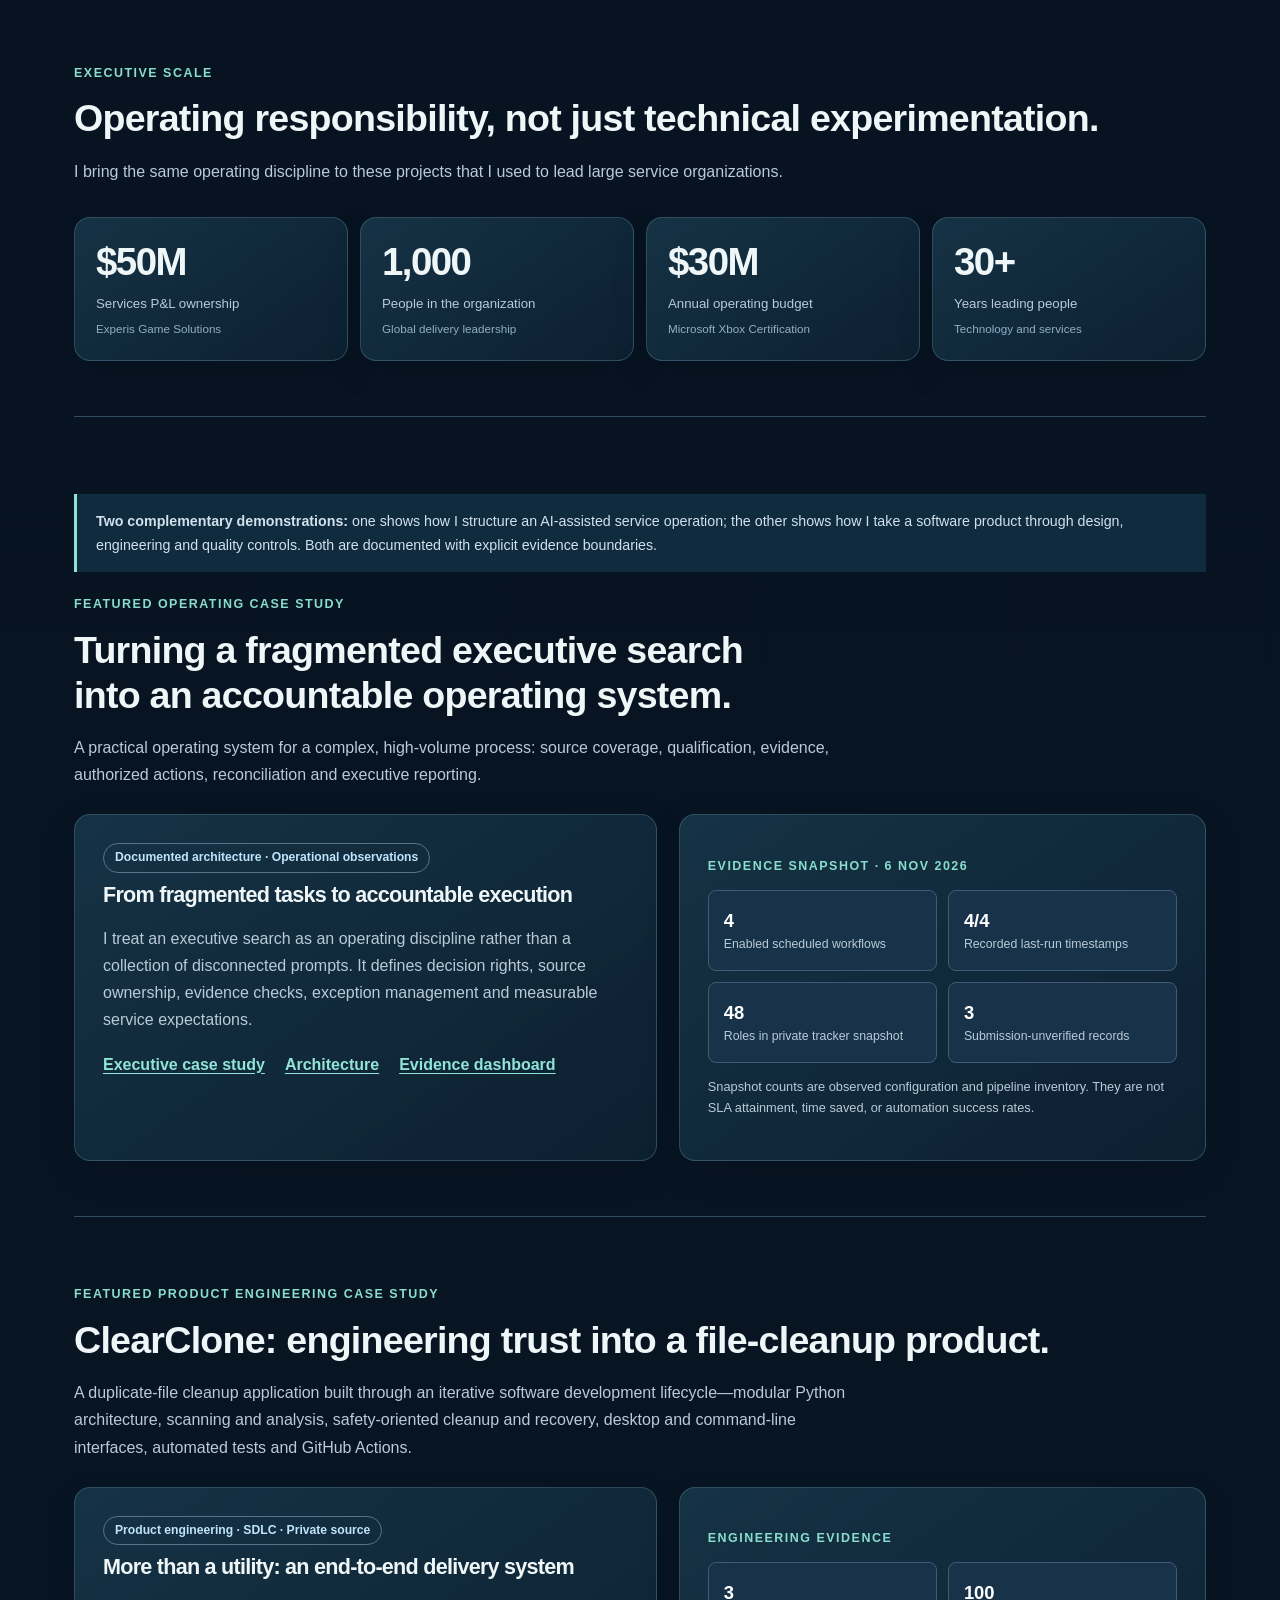
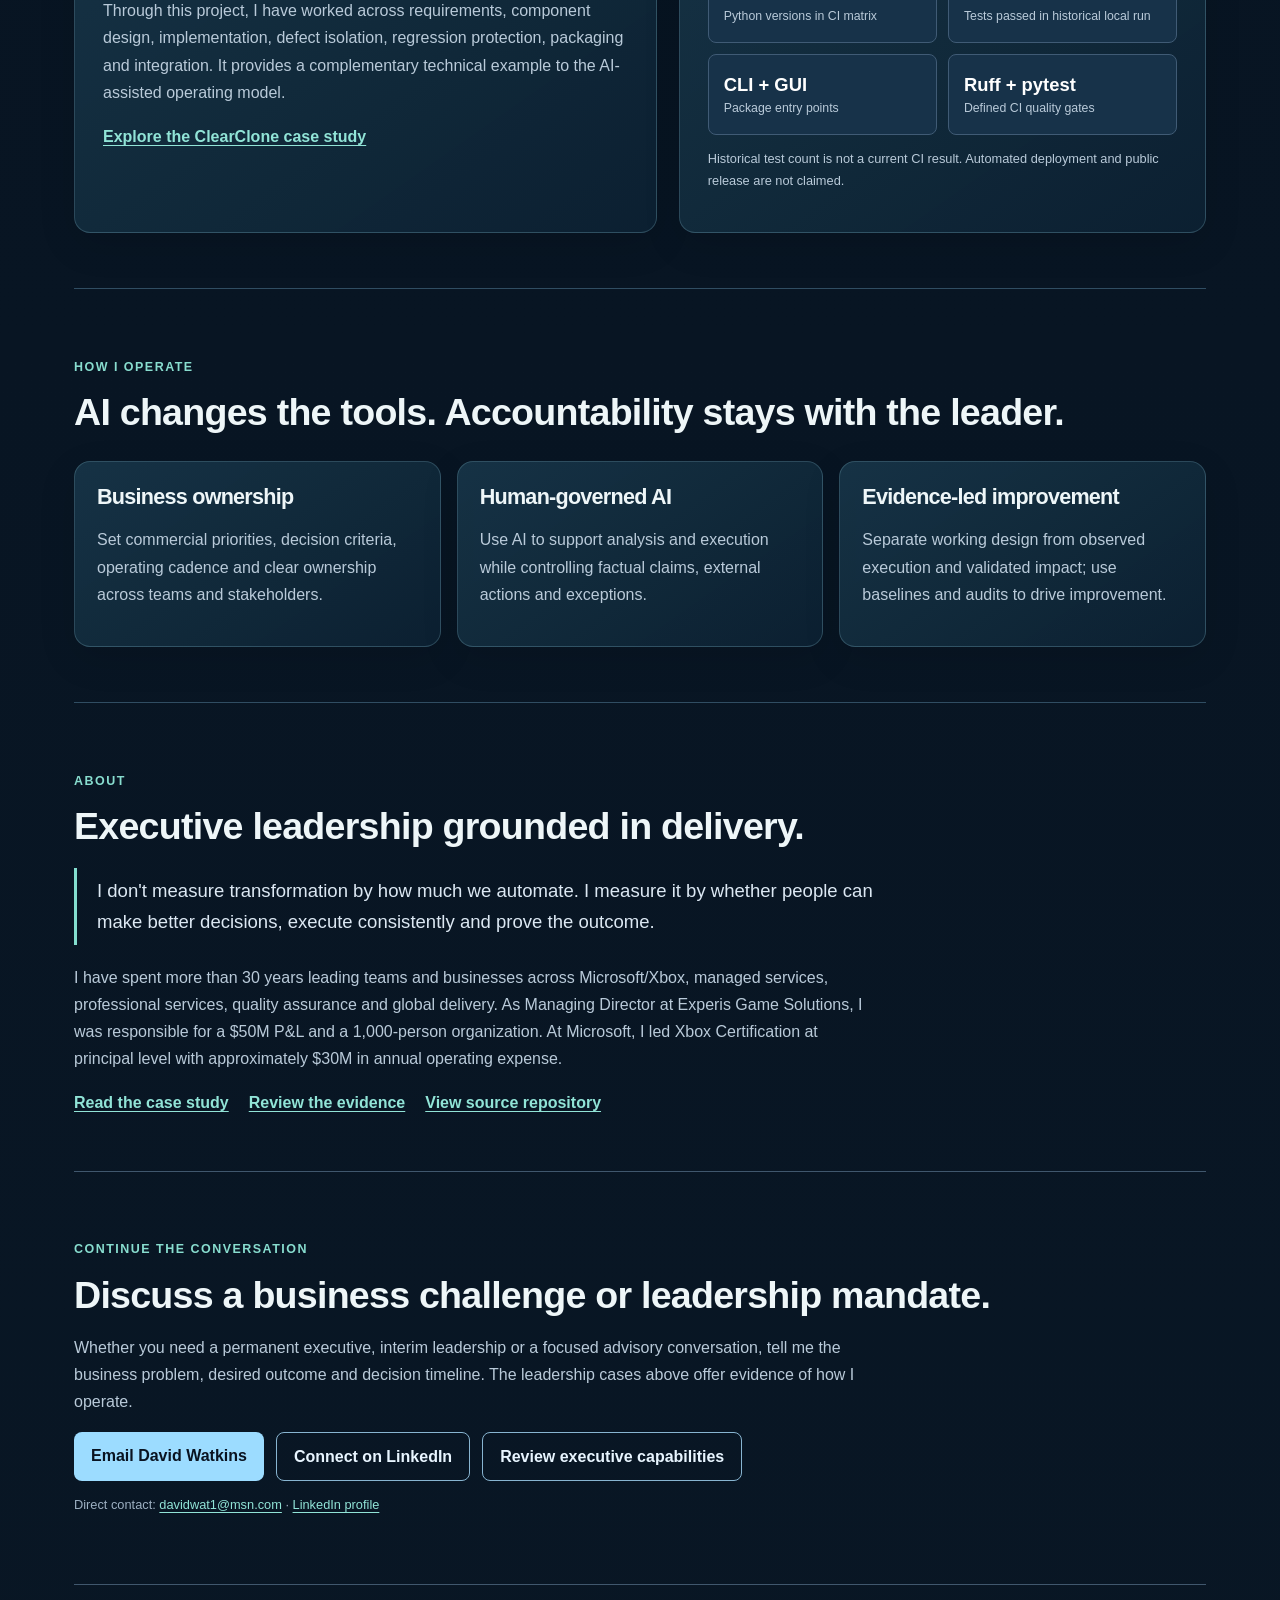
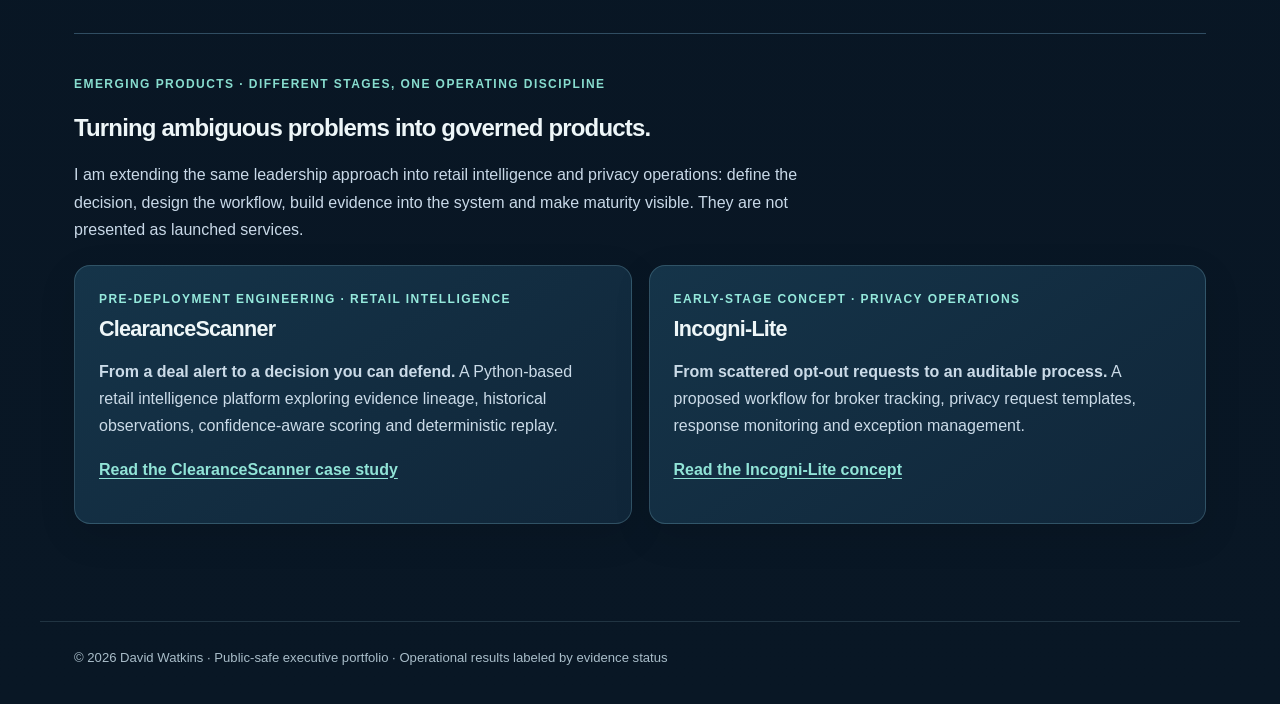
==== commit 30b52c2a: "Add executive identity panel and clearer contact action to homepage" ====
--- a/index.html
+++ b/index.html
@@ -13,8 +13,8 @@
 /* Guided narrative: one challenge, three optional in-place follow-ups */
 .challenge-next{font-weight:800;color:#f0f7ff;margin:23px 0 11px}.challenge-paths{display:grid;gap:9px}.challenge-path{border:1px solid #526f89;border-radius:9px;background:#10263b}.challenge-path summary{padding:12px 16px;cursor:pointer;color:#e8f4ff;font-weight:700;list-style:none;display:flex;align-items:center;justify-content:space-between;gap:12px}.challenge-path summary::-webkit-details-marker{display:none}.challenge-path summary:after{content:"+";color:#8bd0ff;font-size:1.4rem}.challenge-path[open] summary:after{content:"−"}.challenge-path summary:focus-visible{outline:3px solid #fff;outline-offset:-3px}.challenge-path-answer{padding:0 16px 13px;border-top:1px solid #405b75}.challenge-path-answer p{margin-bottom:0;color:#d4e4f1}.challenge-deeper{border-top:1px solid #49627a;margin-top:21px;padding-top:12px}.challenge-deeper p{margin:4px 0 8px}.challenge-deeper a{font-weight:800}.challenge-return-note{display:block;color:#a7bbcb;font-size:.78rem;margin-top:7px}
 </style><link rel="stylesheet" href="assets/portfolio-polish.css"></head>
-<body><header><div class="wordmark">DAVID WATKINS</div><nav aria-label="Primary navigation"><a href="#challenges">Business challenges</a><a href="#engage">Work with me</a><a href="career.html#stories">Leadership evidence</a><a href="#work">Applied AI</a><a href="#connect">Contact</a></nav></header><main>
-<section class="hero"><p class="eyebrow">David Watkins · Executive operations &amp; global service delivery</p><h1>I lead service businesses through growth and change.<br><em>And help leaders solve the problems that stand in the way.</em></h1><p class="lead">I have led a $50M services P&amp;L, a 1,000-person delivery organization and Xbox Certification operations with approximately $30M in annual OPEX responsibility.</p><p class="intro">I bring business ownership, commercial judgment and leadership of leaders to scaling delivery organizations, strengthening customer outcomes and resolving complex cross-functional challenges. I also build and test AI-enabled operating workflows while keeping executive accountability with people.</p><div class="actions"><a class="primary" href="#connect">Discuss a business challenge</a><a class="secondary" href="career.html#stories">Explore leadership evidence</a></div><p class="hero-proof">Explore <a href="career.html#stories">seven documented leadership decisions</a> or <a href="#work">working technology projects</a>. <span class="hero-signature">Experience gives me judgment. Curiosity keeps me building.</span></p></section>
+<body><header><div class="wordmark">DAVID WATKINS</div><nav aria-label="Primary navigation"><a href="#challenges">Business challenges</a><a href="#engage">Work with me</a><a href="career.html#stories">Leadership evidence</a><a href="#work">Applied AI</a><a class="nav-contact" href="#connect">Contact</a></nav></header><main>
+<section class="hero executive-hero"><div class="executive-identity" aria-label="David Watkins portrait placeholder"><span class="executive-monogram" aria-hidden="true">DW</span><span class="executive-identity-caption">DAVID WATKINS<br><small>Executive Operations · Global Delivery</small></span></div><p class="eyebrow">David Watkins · Executive operations &amp; global service delivery</p><h1>I lead service businesses through growth and change.<br><em>And help leaders solve the problems that stand in the way.</em></h1><p class="lead">I have led a $50M services P&amp;L, a 1,000-person delivery organization and Xbox Certification operations with approximately $30M in annual OPEX responsibility.</p><p class="intro">I bring business ownership, commercial judgment and leadership of leaders to scaling delivery organizations, strengthening customer outcomes and resolving complex cross-functional challenges. I also build and test AI-enabled operating workflows while keeping executive accountability with people.</p><div class="actions"><a class="primary" href="#connect">Discuss a business challenge</a><a class="secondary" href="career.html#stories">Explore leadership evidence</a></div><p class="hero-proof">Explore <a href="career.html#stories">seven documented leadership decisions</a> or <a href="#work">working technology projects</a>. <span class="hero-signature">Experience gives me judgment. Curiosity keeps me building.</span></p></section>
 <section class="section" id="challenges" aria-labelledby="challenges-title"><p class="eyebrow">Start with the challenge · Follow the decisions</p><h2 id="challenges-title">What problem are you trying to solve?</h2><p class="challenge-intro">I have spent much of my career helping organizations work through challenges that cross teams, customers and commercial priorities. Choose one below. I’ll tell you how I approached a comparable situation, and you can explore the part of the story that matters most to you—without leaving this page.</p><div class="challenge-list"><details class="challenge-item" open><summary><span class="challenge-label"><strong>Scaling the business</strong><small>Growth · Capacity · Leadership depth · Commercial discipline</small></span></summary><div class="challenge-body"><p class="challenge-prompt">My perspective</p><p>At Experis, I led a volatile, seasonal services business that had to scale capacity aggressively in both directions. My challenge was building flexibility without losing delivery and commercial control. I was accountable for a roughly $50M P&amp;L, delivery quality and customer commitments while building a leadership structure that could operate at greater scale.</p><p class="challenge-next">What would you like to explore next?</p><div class="challenge-paths"><details class="challenge-path"><summary>How did I lead through it?</summary><div class="challenge-path-answer"><p>I led through eight senior leaders rather than pulling every decision upward. I set the business's delivery goals and expectations, established clear accountability, and used recurring operating reviews to keep everyone aligned. That gave my leaders the authority to make decisions while remaining accountable for the results.</p></div></details><details class="challenge-path"><summary>What operating decisions did I make?</summary><div class="challenge-path-answer"><p>I used biweekly workforce forecasting and monthly and quarterly business reviews to connect client demand, capacity planning, delivery risks and commercial commitments.</p></div></details><details class="challenge-path"><summary>What changed—and what can I substantiate?</summary><div class="challenge-path-answer"><p>I led an organization of approximately 1,000 people at scale, helped launch delivery centers in Milwaukee and Budapest, added Meta as a client, negotiated an exclusive services arrangement with Amazon, and expanded compatibility testing, data analytics and telemetry, and mobile game testing readiness services. Headcount varied with seasonal demand.</p></div></details></div><div class="challenge-deeper"><p>Want to go deeper? I’ve documented the situation, my decisions and the evidence in the detailed case.</p><a href="career.html#story-scale">Explore my full scaling story in STAR/CARL →</a><span class="challenge-return-note">The detailed page includes a route back to these challenges.</span></div></div></details><details class="challenge-item"><summary><span class="challenge-label"><strong>Restoring customer confidence</strong><small>Escalations · Service recovery · Accountability</small></span></summary><div class="challenge-body"><p class="challenge-prompt">My perspective</p><p>At Experis, I faced a situation where most delivery KPIs were being met, but the customer was dissatisfied. Unannounced resource changes and unclear expectations of customer-facing roles had damaged trust. I needed to address the experience behind the metrics.</p><p class="challenge-next">What would you like to explore next?</p><div class="challenge-paths"><details class="challenge-path"><summary>How did I lead through it?</summary><div class="challenge-path-answer"><p>I personally led a formal corrective action plan. I made it clear that customer confidence was a leadership responsibility, not simply a reporting issue.</p></div></details><details class="challenge-path"><summary>What operating decisions did I make?</summary><div class="challenge-path-answer"><p>I introduced advance discussions about proposed resource changes, clarified customer-facing role expectations and strengthened incident tracking and reporting.</p></div></details><details class="challenge-path"><summary>What changed—and what can I substantiate?</summary><div class="challenge-path-answer"><p>Over approximately three months, customer-assigned communication ratings improved from 5/10 to 8/10 and leadership ratings from 6/10 to 9/10. These were two specific rating dimensions, not an overall CSAT index.</p></div></details></div><div class="challenge-deeper"><p>Want to go deeper? I’ve documented the situation, my decisions and the evidence in the detailed case.</p><a href="career.html#story-recovery">Explore my customer recovery story in STAR/CARL →</a><p class="challenge-alternative">A different kind of recovery: <a href="career.html#atos-recovery">how I helped retain a threatened Microsoft IAM managed-services account at Atos →</a></p><span class="challenge-return-note">The detailed page includes a route back to these challenges.</span></div></div></details><details class="challenge-item"><summary><span class="challenge-label"><strong>Aligning cross-functional operations</strong><small>Transformation · Ownership · Operating models · Handoffs</small></span></summary><div class="challenge-body"><p class="challenge-prompt">My perspective</p><p>At Kymeta, I worked on a challenge that crossed organizational boundaries: connecting commercial activity to customer delivery. As Chief of Staff to the GM, I helped translate an end-to-end business problem into a clearer operating model.</p><p class="challenge-next">What would you like to explore next?</p><div class="challenge-paths"><details class="challenge-path"><summary>How did I lead through it?</summary><div class="challenge-path-answer"><p>Neil Sutch and I jointly drove and co-authored the Quote-to-Cash initiative. I approached the work as a shared executive responsibility rather than a problem any one function could solve alone.</p></div></details><details class="challenge-path"><summary>What operating decisions did I make?</summary><div class="challenge-path-answer"><p>We focused on process ownership, handoffs and measures across the customer lifecycle. I also co-authored the Customer Success model, including KPIs, SLAs and feedback mechanisms.</p></div></details><details class="challenge-path"><summary>What changed—and what can I substantiate?</summary><div class="challenge-path-answer"><p>Neil Sutch and I co-authored the Quote-to-Cash operating model, defining the approach to ownership and cross-functional handoffs.</p></div></details></div><div class="challenge-deeper"><p>Want to go deeper? I’ve documented the situation, my decisions and the evidence in the detailed case.</p><a href="career.html#story-quote-to-cash">Explore my Quote-to-Cash story in STAR/CARL →</a><span class="challenge-return-note">The detailed page includes a route back to these challenges.</span></div></div></details><details class="challenge-item"><summary><span class="challenge-label"><strong>Improving operational efficiency</strong><small>Cost discipline · Quality · Repeatable execution</small></span></summary><div class="challenge-body"><p class="challenge-prompt">My perspective</p><p>At Microsoft, I led Xbox Certification at Principal level, with approximately $30M in annual operating expense and more than 1,000 submissions annually. The challenge was to improve the operating model while maintaining the quality and predictability expected of a platform certification service.</p><p class="challenge-next">What would you like to explore next?</p><div class="challenge-paths"><details class="challenge-path"><summary>How did I lead through it?</summary><div class="challenge-path-answer"><p>I treated certification as a service operation with accountability for stakeholders, capacity, quality and managed-service partners—not simply a technical test function.</p></div></details><details class="challenge-path"><summary>What operating decisions did I make?</summary><div class="challenge-path-answer"><p>I worked on the Premium Certification model, aligning service delivery and process decisions around a more efficient approach to certification.</p></div></details><details class="challenge-path"><summary>What changed—and what can I substantiate?</summary><div class="challenge-path-answer"><p>The Premium Certification model delivered a reported approximately 10% reduction in certification operating expense.</p></div></details></div><div class="challenge-deeper"><p>Want to go deeper? I’ve documented the situation, my decisions and the evidence in the detailed case.</p><a href="career.html#story-certification">Explore my certification story in STAR/CARL →</a><span class="challenge-return-note">The detailed page includes a route back to these challenges.</span></div></div></details><details class="challenge-item"><summary><span class="challenge-label"><strong>Turning AI and technology into accountable execution</strong><small>Automation · Governance · Evidence · Human oversight</small></span></summary><div class="challenge-body"><p class="challenge-prompt">My perspective</p><p>I see AI as a way to improve how work is performed, but only when the underlying process is clear. In my own projects, I have been applying the disciplines I used in services leadership to workflows that combine automation, software engineering and human decisions.</p><p class="challenge-next">What would you like to explore next?</p><div class="challenge-paths"><details class="challenge-path"><summary>How did I lead through it?</summary><div class="challenge-path-answer"><p>I define decision rights, approval boundaries and exception ownership before treating an automated step as reliable. I remain accountable for consequential decisions and factual claims.</p></div></details><details class="challenge-path"><summary>What operating decisions did I make?</summary><div class="challenge-path-answer"><p>I structure intake, qualification, evidence checks, governed action, reconciliation and reporting as a repeatable operating process. I also use testing and quality gates in software projects.</p></div></details><details class="challenge-path"><summary>What changed—and what can I substantiate?</summary><div class="challenge-path-answer"><p>My current work includes workflow designs, operating controls and technical projects that I am actively developing and evaluating.</p></div></details></div><div class="challenge-deeper"><p>Want to go deeper? I’ve documented the situation, my decisions and the evidence in the detailed case.</p><a href="case-studies/agentic-job-search.html">Explore my AI-assisted operations case study →</a><span class="challenge-return-note">The detailed page includes a route back to these challenges.</span></div></div></details></div><p class="challenge-footer">If your situation crosses several areas, <a href="#connect">tell me about the challenge you’re facing</a>. You can also <a href="career.html#stories">explore all seven leadership decisions</a>.</p></section>
 <section class="section engagement-section" id="engage" aria-labelledby="engage-title"><p class="eyebrow">How we can work together</p><h2 id="engage-title">Executive leadership, matched to the business challenge.</h2><p class="section-intro">I am available for permanent executive leadership roles, interim or fractional assignments, and selected advisory engagements. In each setting, I bring the same discipline to people, operations, customers and commercial outcomes.</p><div class="why-grid"><article class="why-card"><span class="eyebrow">Permanent leadership</span><h3>Own the business and build for the long term.</h3><p>VP/SVP operations, global delivery, professional and managed services, and enterprise transformation mandates.</p></article><article class="why-card"><span class="eyebrow">Interim or fractional</span><h3>Lead through a defined period of change.</h3><p>Executive capacity for growth, operating transitions, delivery stabilization and cross-functional execution.</p></article><article class="why-card"><span class="eyebrow">Advisory</span><h3>Help leadership teams make consequential decisions.</h3><p>Operating-model design, accountability, customer experience, service delivery governance and practical AI adoption.</p></article></div><p><a href="#connect">Start a conversation about your mandate</a> · <a href="career.html#stories">Review the supporting leadership decisions</a></p></section>
 <section class="discovery" id="explore" aria-labelledby="discovery-title"><div class="discovery-head"><div><p class="eyebrow">My decisions and the evidence behind them</p><h2 id="discovery-title">Business outcomes matter. The decisions behind them matter more.</h2></div><p>I have organized the evidence around business outcomes, the decisions I made and the leadership context behind them.</p></div><div class="impact-grid"><a class="impact-link" href="career.html#story-scale"><span class="impact-kicker">01 / Business scale</span><strong class="impact-number">$50M</strong><span class="impact-name">P&amp;L ownership</span><span class="impact-context">Experis · Global delivery and growth</span><span class="impact-open">Explore leadership decision →</span></a><a class="impact-link" href="career.html#story-certification"><span class="impact-kicker">02 / Operational efficiency</span><strong class="impact-number">10%</strong><span class="impact-name">Lower certification OPEX</span><span class="impact-context">Microsoft · Platform operating model</span><span class="impact-open">Explore leadership decision →</span></a><a class="impact-link" href="career.html#story-maritime"><span class="impact-kicker">03 / Customer recovery</span><strong class="impact-number">3 days</strong><span class="impact-name">Connectivity restored</span><span class="impact-context">Kymeta · Decision under uncertainty</span><span class="impact-open">Explore leadership decision →</span></a><a class="impact-link" href="career.html#story-telemetry"><span class="impact-kicker">04 / Engineering innovation</span><strong class="impact-number">Signals → scenarios</strong><span class="impact-name">Telemetry-driven test coverage</span><span class="impact-context">Experis · QA tools and service innovation</span><span class="impact-open">Explore leadership decision →</span></a></div><p class="fine" style="margin-top:17px"><strong>Reading the evidence:</strong> $50M is business P&amp;L responsibility; 10% is a reported operating-cost reduction; three days is a documented restoration timeline; telemetry-led readiness confidence is qualitative, not a measured percentage.</p><div class="discovery-foot"><a href="career.html#stories">Browse all seven leadership stories →</a><span>Explore by outcome, employer or technology.</span><a href="career.html#competencies">Match evidence to executive competencies →</a></div></section><section class="section" aria-labelledby="career-feature"><p class="eyebrow">Featured · Executive career story</p><h2 id="career-feature">A career of leading—and learning how to build.</h2><p class="section-intro">From Xbox Certification to ownership of a $50M services P&amp;L, I have led at scale while continually expanding my understanding of how great systems are designed, built, tested and measured. Explore the employer-by-employer story, verified transformations and the operating lifecycle connecting my leadership to applied AI.</p><div class="links"><a href="career.html">Explore interactive Career &amp; Impact</a></div></section><section class="section" id="why"><p class="eyebrow">Where I add executive value</p><h2>Where I believe I make the greatest difference.</h2><p class="section-intro">Whatever the mandate, I focus on the same fundamentals: clear ownership, aligned leaders, customer outcomes and visible performance.</p><div class="why-grid"><article class="why-card"><span class="eyebrow">01 · Scale</span><h3>Grow the business without losing control of delivery.</h3><p>I have learned that scaling services requires capacity, commercial discipline and leadership depth to grow together.</p><p class="why-proof"><strong>Evidence:</strong> Experis $50M P&amp;L responsibility, seasonal scaling, commercial expansion, two new delivery centers and additional service offerings.</p><a href="career.html#story-scale">Examine scaling decisions</a></article><article class="why-card"><span class="eyebrow">02 · Transform</span><h3>Turn executive priorities into operating systems.</h3><p>I focus on explicit handoffs, accountability and measures when leading cross-functional change—not simply redesigning a process.</p><p class="why-proof"><strong>Evidence:</strong> Kymeta Quote-to-Cash operating-model co-authorship with Neil Sutch; implementation outcomes remain unverified.</p><a href="career.html#story-quote-to-cash">Examine transformation decisions</a></article><article class="why-card"><span class="eyebrow">03 · Recover</span><h3>Restore confidence when customer expectations break down.</h3><p>I have seen that meeting operational metrics does not necessarily restore customer trust. I address the experience behind the numbers.</p><p class="why-proof"><strong>Evidence:</strong> Customer-assigned communication 5/10 → 8/10 and leadership 6/10 → 9/10 over approximately three months.</p><a href="career.html#story-recovery">Examine customer recovery</a></article></div></section><section class="section" id="leadership"><p class="eyebrow">Executive scale</p><h2>Operating responsibility, not just technical experimentation.</h2><p class="section-intro">I bring the same operating discipline to these projects that I used to lead large service organizations.</p><div class="stats"><div class="stat"><strong>$50M</strong><span>Services P&amp;L ownership</span><small>Experis Game Solutions</small></div><div class="stat"><strong>1,000</strong><span>People in the organization</span><small>Global delivery leadership</small></div><div class="stat"><strong>$30M</strong><span>Annual operating budget</span><small>Microsoft Xbox Certification</small></div><div class="stat"><strong>30+</strong><span>Years leading people</span><small>Technology and services</small></div></div></section>
--- a/assets/portfolio-polish.css
+++ b/assets/portfolio-polish.css
@@ -24,3 +24,54 @@
 .story-proof{border-left:3px solid #8bd0ff;padding:15px 20px;background:#14293f;margin:25px 0;color:#d5e4f1}
 @media(max-width:700px){.project-grid{grid-template-columns:1fr}.project-card{padding:20px}}
 @media(prefers-reduced-motion:reduce){.project-card{transition:none}.project-card:hover{transform:none}}
+
+
+/* Executive visual system — restrained editorial contrast, shared across all pages */
+:root{--portfolio-bg:#071321;--portfolio-panel:#10263a;--portfolio-line:#304d62;--portfolio-accent:#83decf;--accent:#83decf;--bg:#071321;--surface:#10263a;--surface2:#173249;--line:#304d62}
+html{background:#071321}
+body{background:radial-gradient(ellipse 70% 440px at 75% -70px,rgba(29,111,125,.24),transparent 75%),linear-gradient(180deg,#081826 0%,#071321 55%,#091725 100%) !important;color:#eef6f8;font-family:Inter,"Aptos","Segoe UI",Arial,sans-serif !important;font-size:16px}
+body a{color:#91e4d7}
+body a:hover{color:#c4fff4}
+body :is(h1,h2,h3){letter-spacing:-.035em;line-height:1.15;text-wrap:balance}
+body h1{font-weight:760}
+body h2{font-weight:730}
+body :is(p,li){line-height:1.7}
+body :is(.eyebrow,.story-kicker,.project-stage){color:#88ddcf;letter-spacing:.12em}
+body :is(header,main,footer){width:min(100%,1200px);max-width:1200px}
+body header{border-bottom:1px solid rgba(155,202,216,.16);padding-top:22px;padding-bottom:20px}
+body header nav,body .portfolio-nav{gap:clamp(9px,1.7vw,22px)}
+body header nav a,body .portfolio-nav a{color:#d7e9ec;font-weight:650;transition:color .2s}
+body header nav a:hover,body .portfolio-nav a:hover{color:#9ff2e3}
+body .wordmark{font-weight:800;letter-spacing:.17em;color:#f4fbff}
+body :is(.hero,.section){scroll-margin-top:22px}
+body .hero{isolation:isolate}
+body .hero h1{font-size:clamp(2.65rem,5.3vw,4.9rem);max-width:960px;line-height:1.09}
+body .hero :is(.lead,.intro,.lede){max-width:820px}
+body .hero em{font-style:normal;color:#91e3d7}
+body .hero:after{pointer-events:none}
+body :is(.actions a,.links a,.button,.btn){border-radius:10px;transition:transform .2s,border-color .2s,background .2s}
+body :is(.actions a,.links a):hover{transform:translateY(-1px)}
+body .actions .primary{background:#a6e8dc;color:#08252d;border-color:#a6e8dc;font-weight:800}
+body .actions .secondary{border-color:#628995;color:#e9f7f7}
+body :is(.challenge-item,.challenge-path,.project-card,.stat,.panel,.subpanel,.competency-card,.story,.chapter,.story-arc article,.steps article,.summary-grid article,.metric,.example,.next-case){border-color:rgba(137,191,206,.25);box-shadow:0 12px 38px rgba(0,0,0,.11)}
+body :is(.challenge-item,.project-card,.stat,.panel,.subpanel,.competency-card,.story,.chapter,.story-arc article,.steps article,.summary-grid article,.metric,.example,.next-case){background:linear-gradient(145deg,rgba(23,52,71,.94),rgba(12,33,50,.96));border-radius:16px}
+body :is(.challenge-item,.story,.chapter,.project-card){transition:border-color .2s,box-shadow .2s}
+body :is(.challenge-item,.story,.chapter,.project-card):hover{border-color:rgba(137,224,208,.55);box-shadow:0 15px 38px rgba(0,0,0,.16)}
+body :is(.challenge-item,.story,.chapter) summary{cursor:pointer}
+body :is(.challenge-item,.challenge-path,.story,.chapter) summary:focus-visible{outline:3px solid #a6e8dc;outline-offset:3px}
+body .challenge-path{background:#102a3c;border-color:#3e6472}
+body .challenge-path summary:after{color:#9ce9dc}
+body :is(.stat strong,.measure strong){letter-spacing:-.04em}
+body :is(.story-proof,.evidence-note,.notice){background:#102b3d;border-left-color:#8ee2d4}
+body :is(.project-card,.story-arc article){background:linear-gradient(145deg,#153449,#102639)}
+body :is(.story-arc strong,.project-stage){color:#95e9dc}
+body :is(.challenge-footer,.challenge-deeper,.portfolio-return){border-color:rgba(137,191,206,.25)}
+body footer{color:#a9bdc9;border-top:1px solid rgba(155,202,216,.16);margin-top:45px}
+body table{border-color:#3a5a6b}
+body th{background:#183549;color:#f3fbfd}
+body td{background:rgba(14,34,49,.45)}
+body .table-wrap{border-radius:12px}
+body ::selection{background:#276a72;color:white}
+@media(min-width:1000px){body .hero{padding-top:82px;padding-bottom:65px}body .section{padding-top:55px;padding-bottom:55px}}
+@media(max-width:720px){body :is(header,main,footer){padding-left:20px;padding-right:20px}body header{gap:16px}body header nav{gap:10px 17px}body header nav a{font-size:.82rem}body .hero{padding-top:42px}body .hero h1{font-size:clamp(2.3rem,9vw,3.5rem)}body :is(.challenge-item,.project-card,.stat,.panel,.subpanel){border-radius:13px}}
+@media(prefers-reduced-motion:reduce){body :is(.actions a,.links a,.challenge-item,.story,.chapter,.project-card){transition:none!important;transform:none!important}}
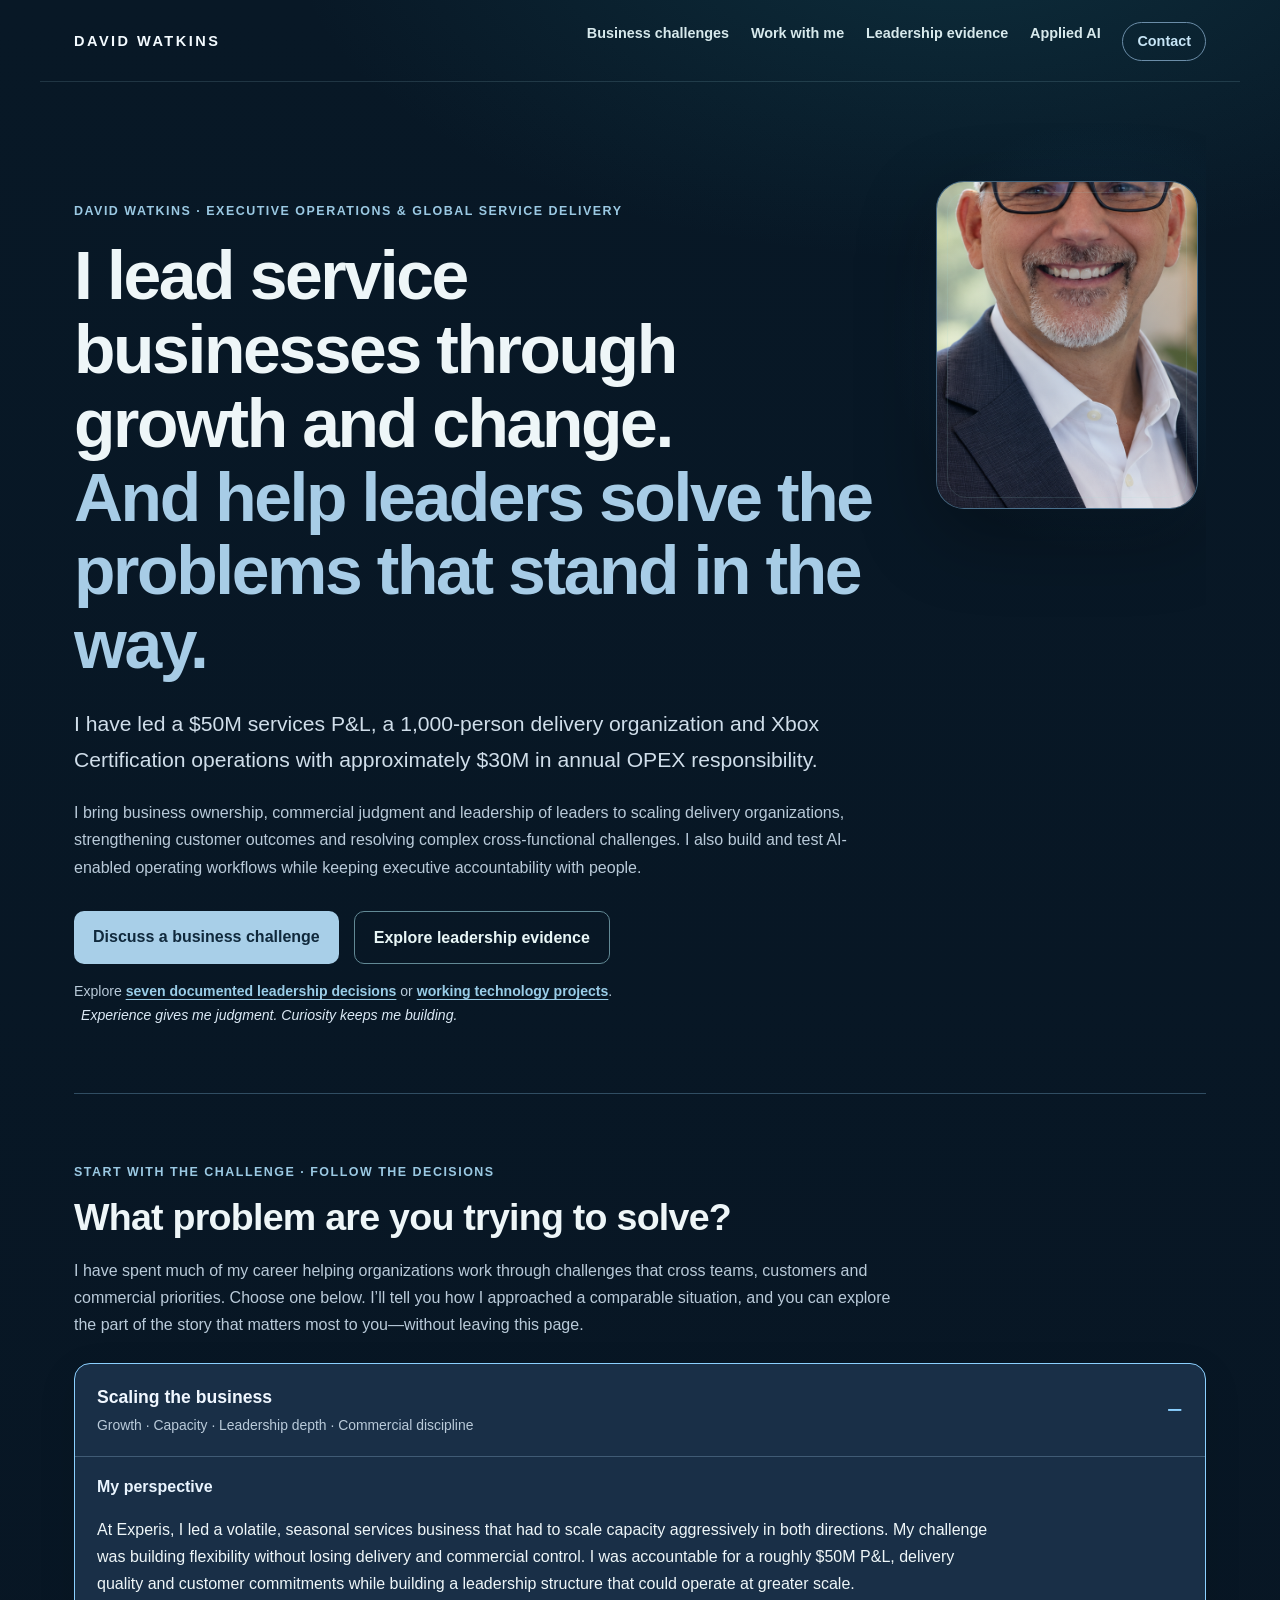
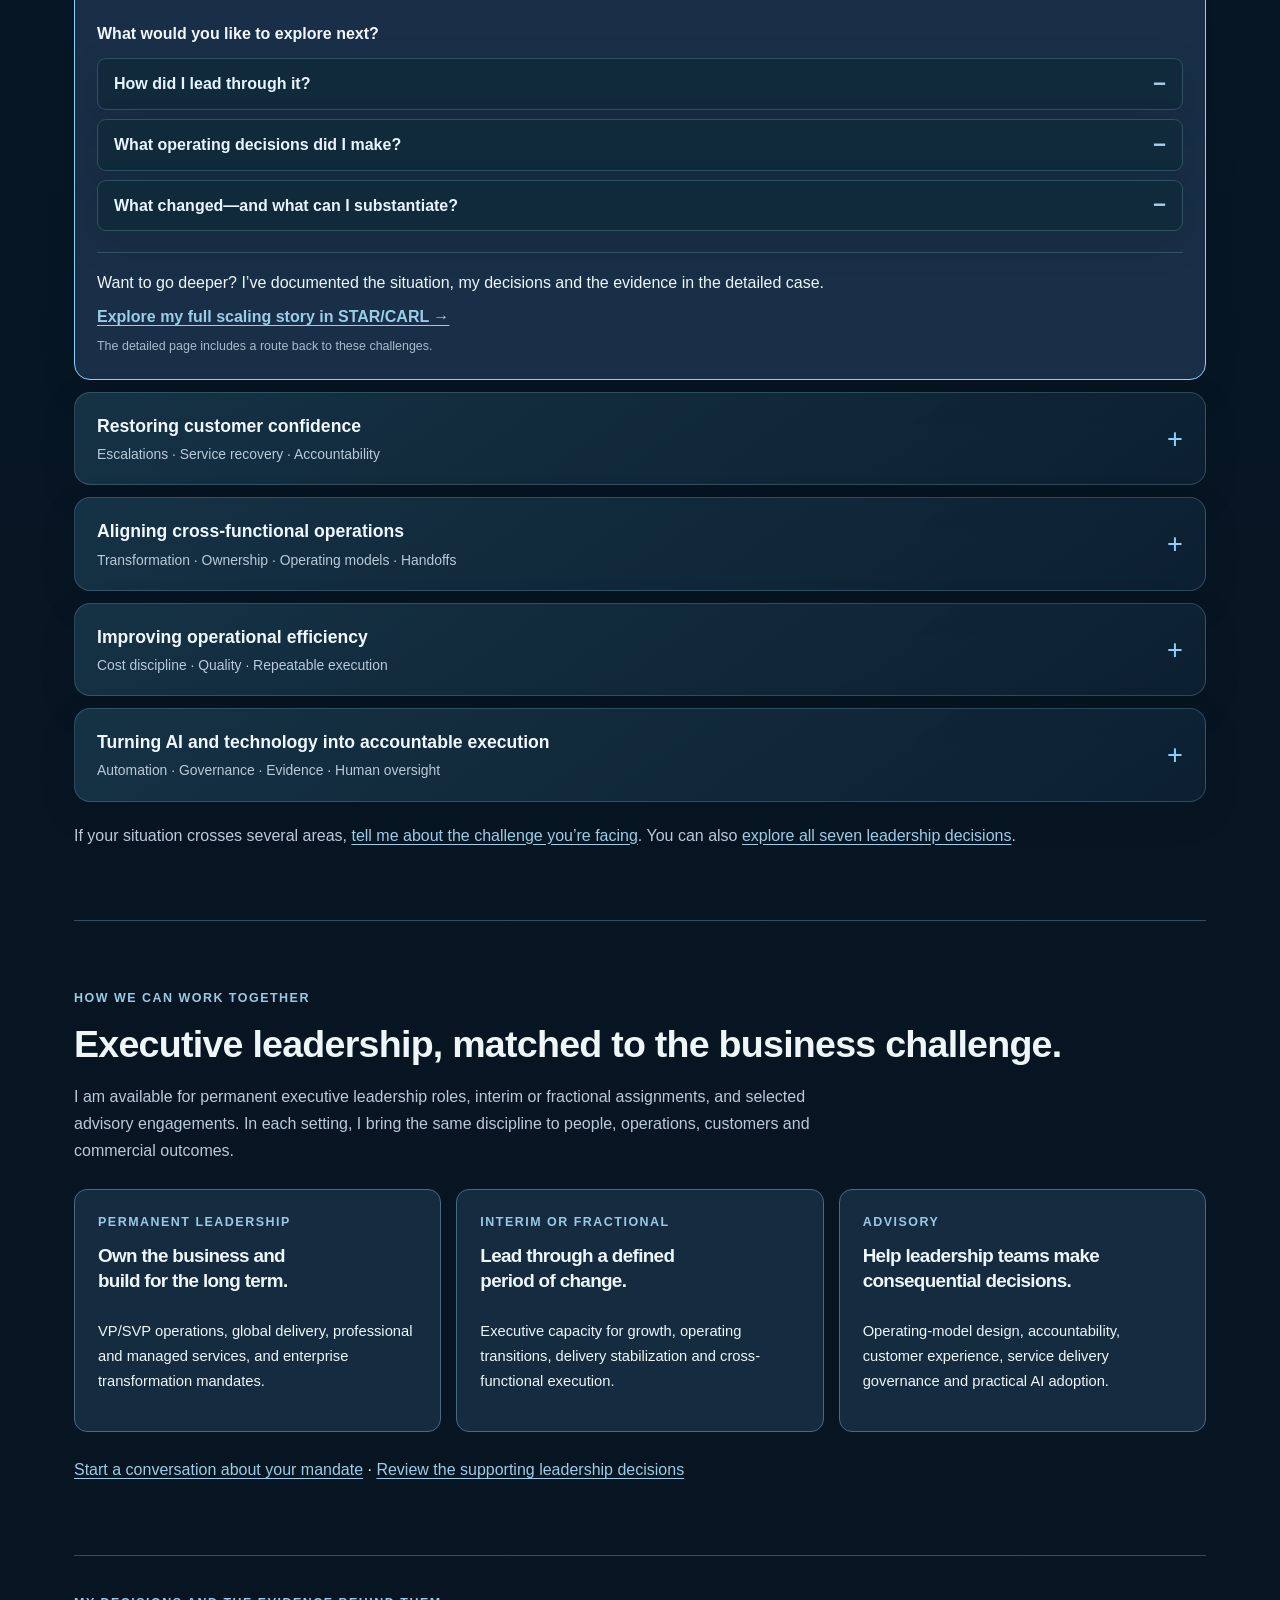
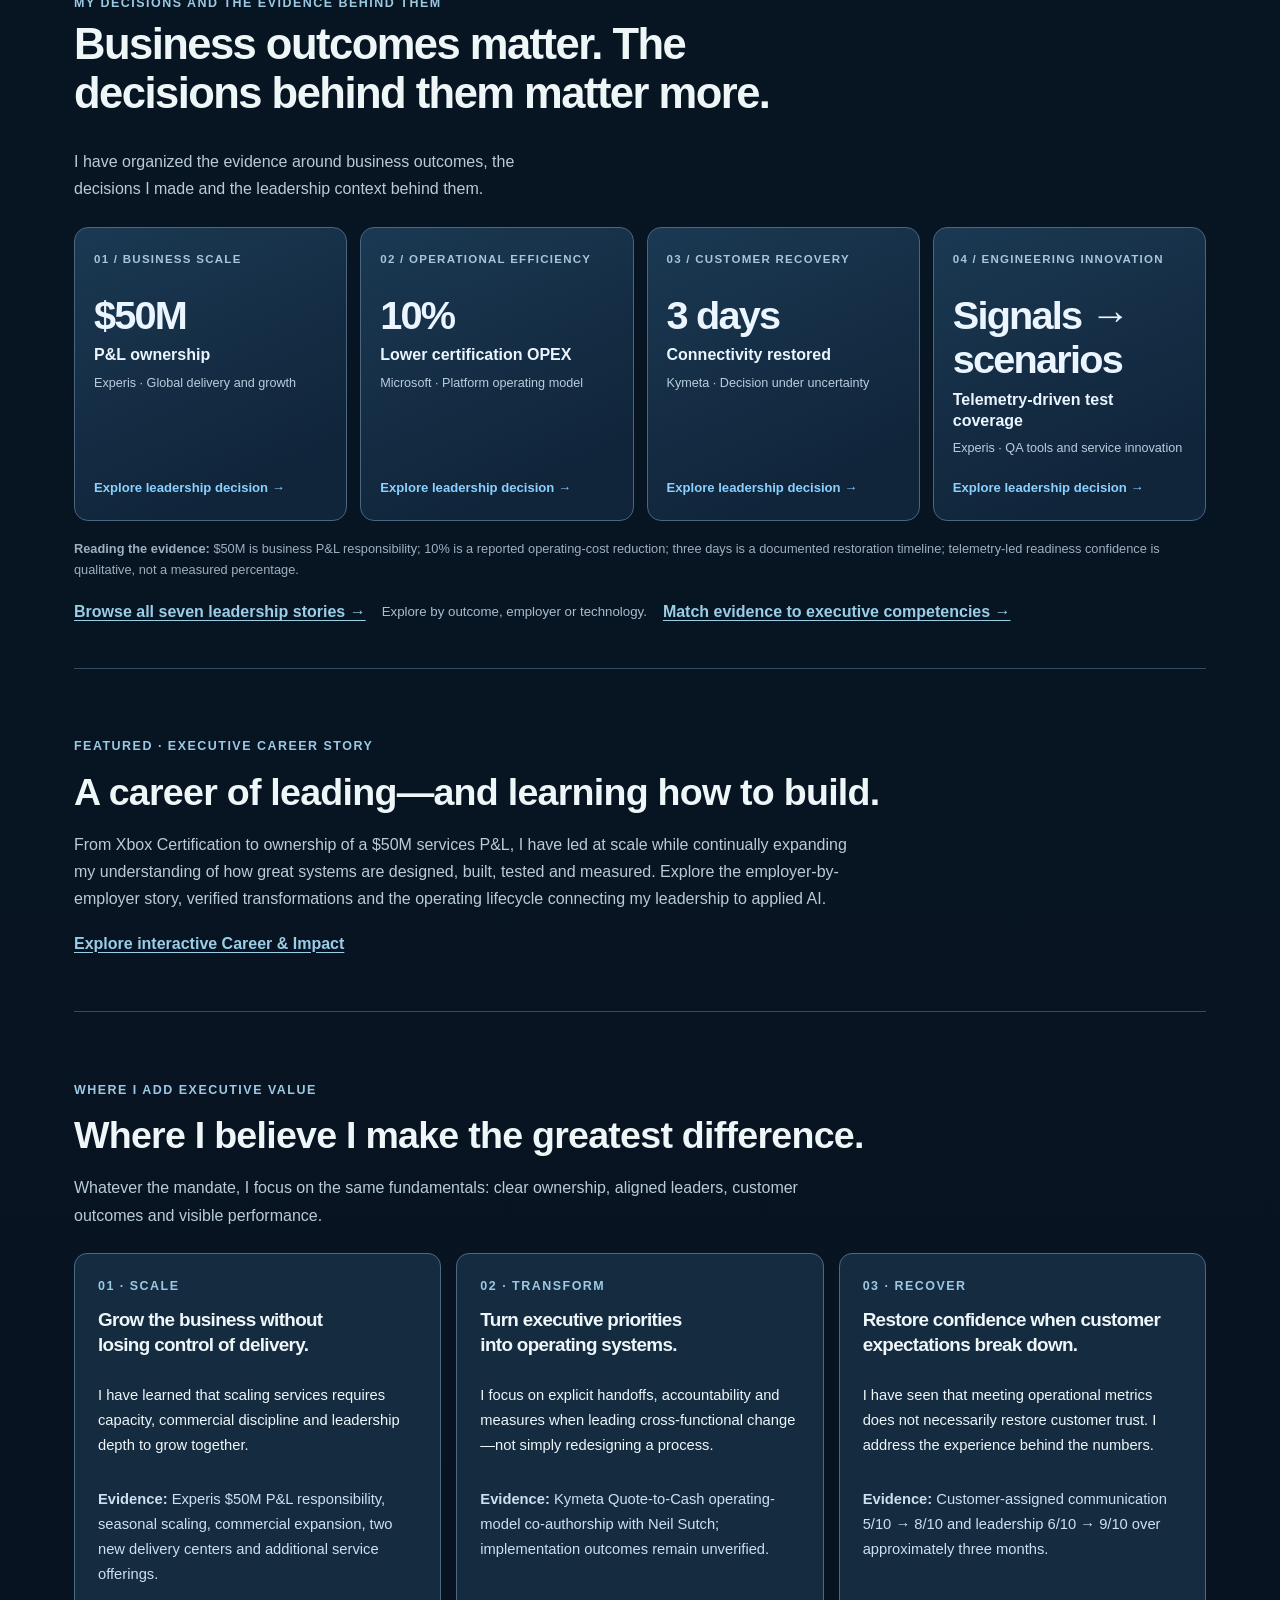
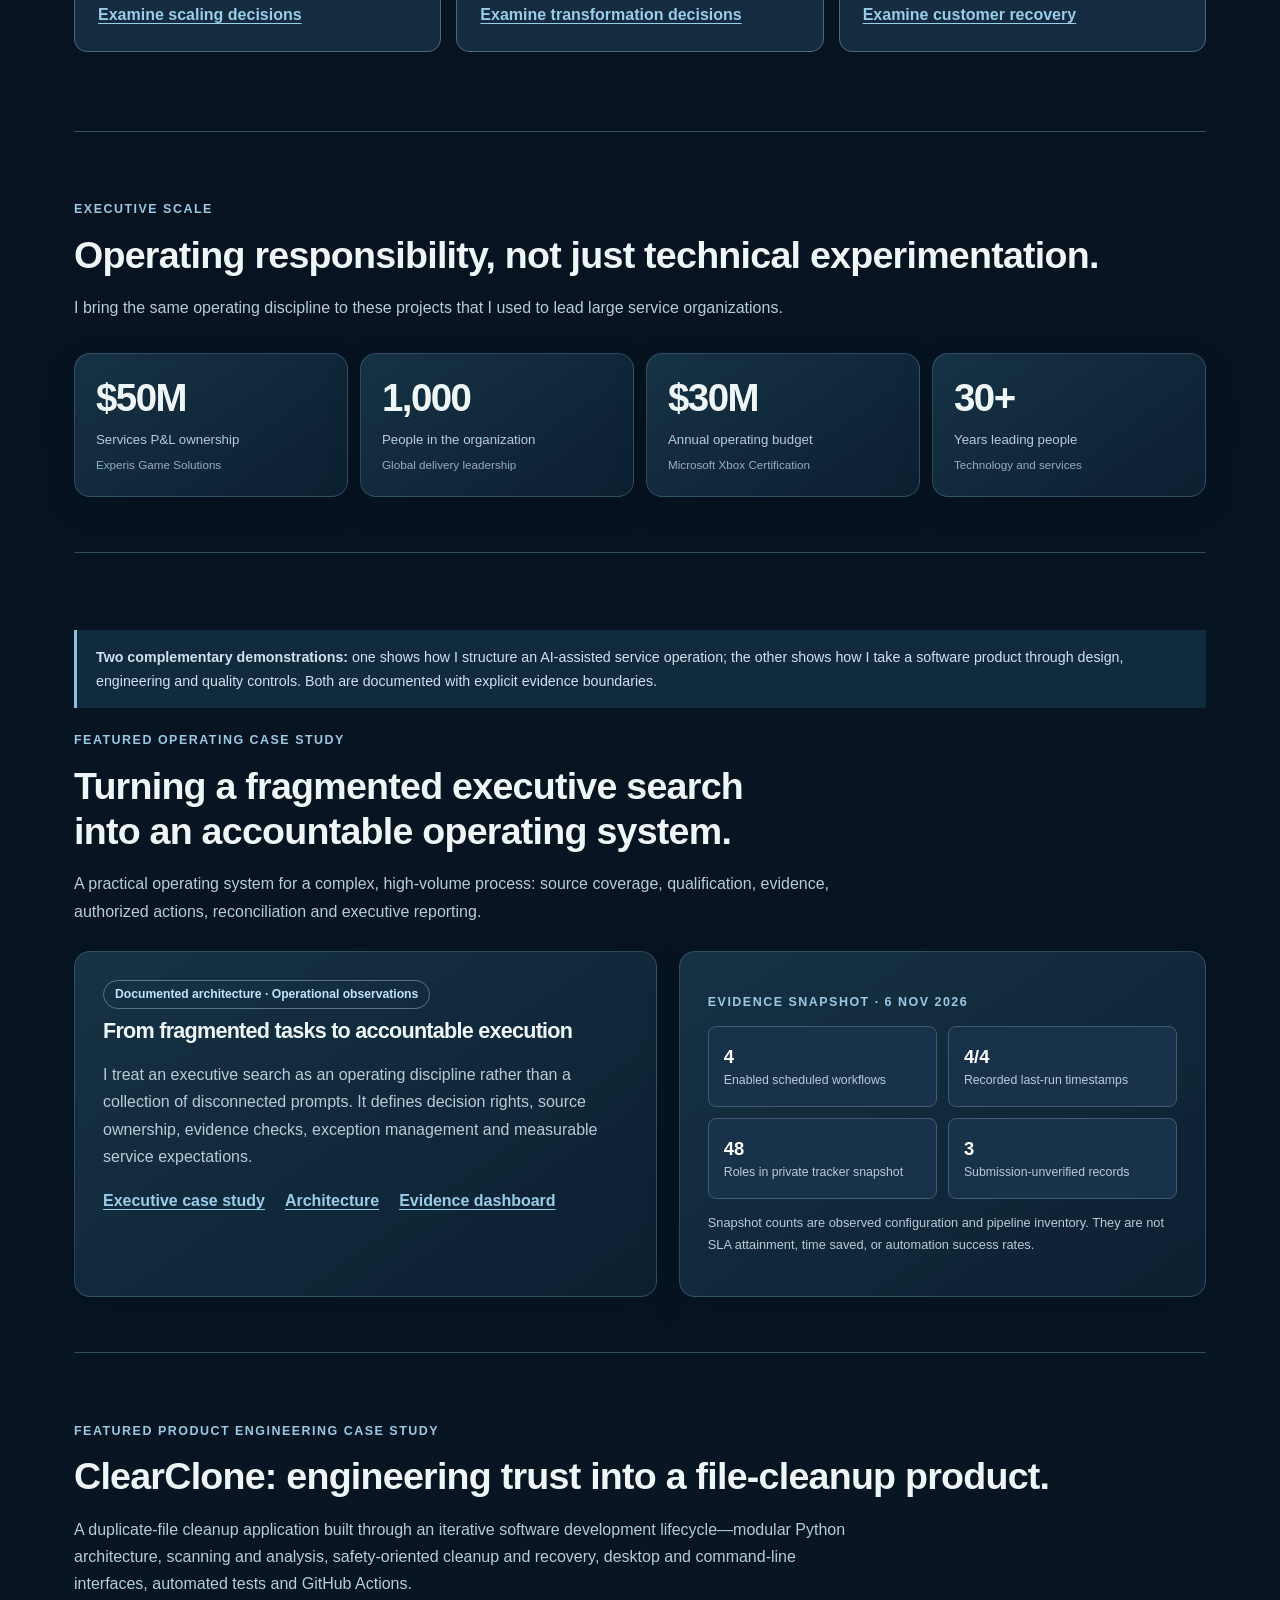
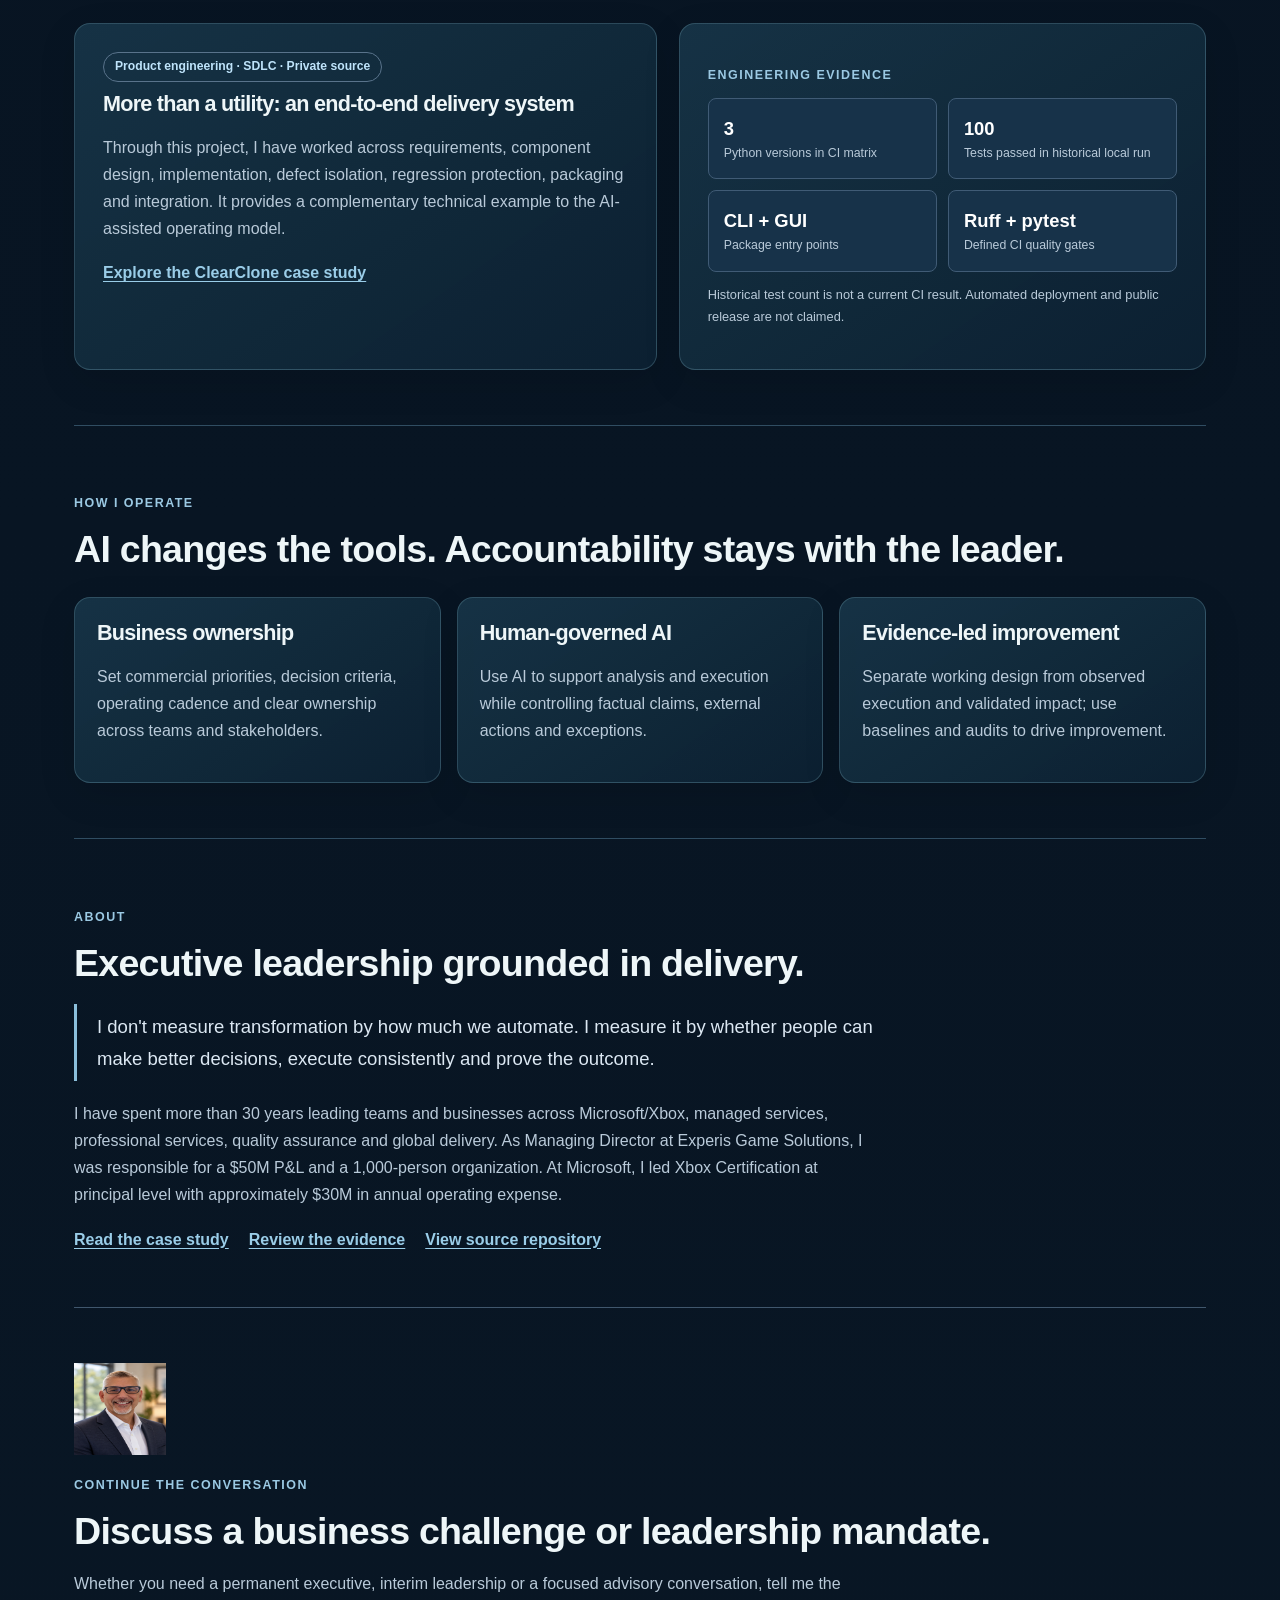
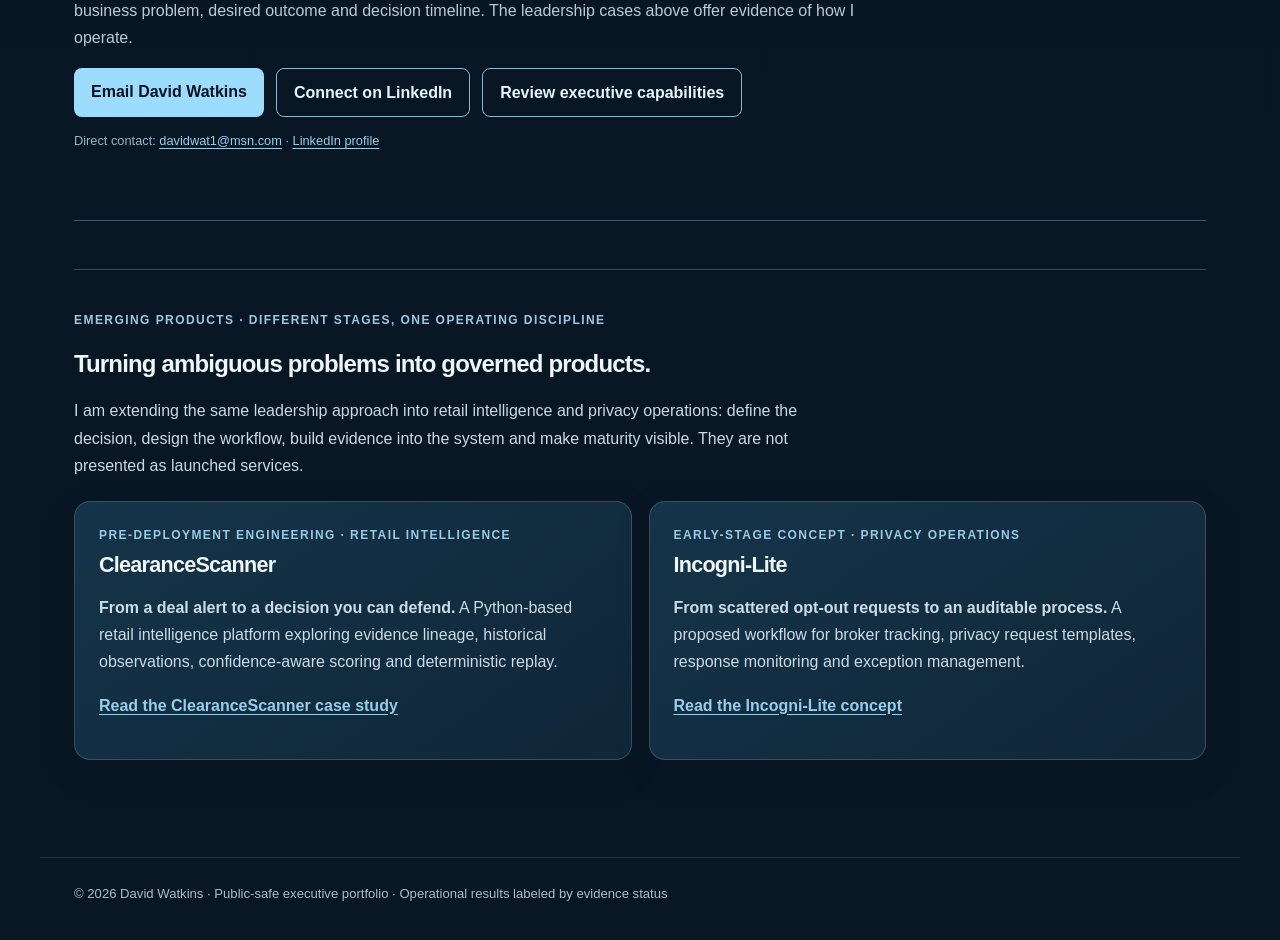
==== commit 2ca0b500: "Use repository executive headshot in portfolio index.html" ====
--- a/index.html
+++ b/index.html
@@ -14,11 +14,11 @@
 .challenge-next{font-weight:800;color:#f0f7ff;margin:23px 0 11px}.challenge-paths{display:grid;gap:9px}.challenge-path{border:1px solid #526f89;border-radius:9px;background:#10263b}.challenge-path summary{padding:12px 16px;cursor:pointer;color:#e8f4ff;font-weight:700;list-style:none;display:flex;align-items:center;justify-content:space-between;gap:12px}.challenge-path summary::-webkit-details-marker{display:none}.challenge-path summary:after{content:"+";color:#8bd0ff;font-size:1.4rem}.challenge-path[open] summary:after{content:"−"}.challenge-path summary:focus-visible{outline:3px solid #fff;outline-offset:-3px}.challenge-path-answer{padding:0 16px 13px;border-top:1px solid #405b75}.challenge-path-answer p{margin-bottom:0;color:#d4e4f1}.challenge-deeper{border-top:1px solid #49627a;margin-top:21px;padding-top:12px}.challenge-deeper p{margin:4px 0 8px}.challenge-deeper a{font-weight:800}.challenge-return-note{display:block;color:#a7bbcb;font-size:.78rem;margin-top:7px}
 </style><link rel="stylesheet" href="assets/portfolio-polish.css"></head>
 <body><header><div class="wordmark">DAVID WATKINS</div><nav aria-label="Primary navigation"><a href="#challenges">Business challenges</a><a href="#engage">Work with me</a><a href="career.html#stories">Leadership evidence</a><a href="#work">Applied AI</a><a class="nav-contact" href="#connect">Contact</a></nav></header><main>
-<section class="hero executive-hero"><div class="executive-identity" aria-label="David Watkins portrait placeholder"><span class="executive-monogram" aria-hidden="true">DW</span><span class="executive-identity-caption">DAVID WATKINS<br><small>Executive Operations · Global Delivery</small></span></div><p class="eyebrow">David Watkins · Executive operations &amp; global service delivery</p><h1>I lead service businesses through growth and change.<br><em>And help leaders solve the problems that stand in the way.</em></h1><p class="lead">I have led a $50M services P&amp;L, a 1,000-person delivery organization and Xbox Certification operations with approximately $30M in annual OPEX responsibility.</p><p class="intro">I bring business ownership, commercial judgment and leadership of leaders to scaling delivery organizations, strengthening customer outcomes and resolving complex cross-functional challenges. I also build and test AI-enabled operating workflows while keeping executive accountability with people.</p><div class="actions"><a class="primary" href="#connect">Discuss a business challenge</a><a class="secondary" href="career.html#stories">Explore leadership evidence</a></div><p class="hero-proof">Explore <a href="career.html#stories">seven documented leadership decisions</a> or <a href="#work">working technology projects</a>. <span class="hero-signature">Experience gives me judgment. Curiosity keeps me building.</span></p></section>
+<section class="hero executive-hero"><div class="executive-identity executive-identity-photo"><img src="watkins%20executive%20headshot.png" alt="Professional portrait of David Watkins" width="480" height="600" decoding="async" fetchpriority="high"><span class="executive-identity-caption">DAVID WATKINS<br><small>Executive Operations · Global Delivery</small></span></div><p class="eyebrow">David Watkins · Executive operations &amp; global service delivery</p><h1>I lead service businesses through growth and change.<br><em>And help leaders solve the problems that stand in the way.</em></h1><p class="lead">I have led a $50M services P&amp;L, a 1,000-person delivery organization and Xbox Certification operations with approximately $30M in annual OPEX responsibility.</p><p class="intro">I bring business ownership, commercial judgment and leadership of leaders to scaling delivery organizations, strengthening customer outcomes and resolving complex cross-functional challenges. I also build and test AI-enabled operating workflows while keeping executive accountability with people.</p><div class="actions"><a class="primary" href="#connect">Discuss a business challenge</a><a class="secondary" href="career.html#stories">Explore leadership evidence</a></div><p class="hero-proof">Explore <a href="career.html#stories">seven documented leadership decisions</a> or <a href="#work">working technology projects</a>. <span class="hero-signature">Experience gives me judgment. Curiosity keeps me building.</span></p></section>
 <section class="section" id="challenges" aria-labelledby="challenges-title"><p class="eyebrow">Start with the challenge · Follow the decisions</p><h2 id="challenges-title">What problem are you trying to solve?</h2><p class="challenge-intro">I have spent much of my career helping organizations work through challenges that cross teams, customers and commercial priorities. Choose one below. I’ll tell you how I approached a comparable situation, and you can explore the part of the story that matters most to you—without leaving this page.</p><div class="challenge-list"><details class="challenge-item" open><summary><span class="challenge-label"><strong>Scaling the business</strong><small>Growth · Capacity · Leadership depth · Commercial discipline</small></span></summary><div class="challenge-body"><p class="challenge-prompt">My perspective</p><p>At Experis, I led a volatile, seasonal services business that had to scale capacity aggressively in both directions. My challenge was building flexibility without losing delivery and commercial control. I was accountable for a roughly $50M P&amp;L, delivery quality and customer commitments while building a leadership structure that could operate at greater scale.</p><p class="challenge-next">What would you like to explore next?</p><div class="challenge-paths"><details class="challenge-path"><summary>How did I lead through it?</summary><div class="challenge-path-answer"><p>I led through eight senior leaders rather than pulling every decision upward. I set the business's delivery goals and expectations, established clear accountability, and used recurring operating reviews to keep everyone aligned. That gave my leaders the authority to make decisions while remaining accountable for the results.</p></div></details><details class="challenge-path"><summary>What operating decisions did I make?</summary><div class="challenge-path-answer"><p>I used biweekly workforce forecasting and monthly and quarterly business reviews to connect client demand, capacity planning, delivery risks and commercial commitments.</p></div></details><details class="challenge-path"><summary>What changed—and what can I substantiate?</summary><div class="challenge-path-answer"><p>I led an organization of approximately 1,000 people at scale, helped launch delivery centers in Milwaukee and Budapest, added Meta as a client, negotiated an exclusive services arrangement with Amazon, and expanded compatibility testing, data analytics and telemetry, and mobile game testing readiness services. Headcount varied with seasonal demand.</p></div></details></div><div class="challenge-deeper"><p>Want to go deeper? I’ve documented the situation, my decisions and the evidence in the detailed case.</p><a href="career.html#story-scale">Explore my full scaling story in STAR/CARL →</a><span class="challenge-return-note">The detailed page includes a route back to these challenges.</span></div></div></details><details class="challenge-item"><summary><span class="challenge-label"><strong>Restoring customer confidence</strong><small>Escalations · Service recovery · Accountability</small></span></summary><div class="challenge-body"><p class="challenge-prompt">My perspective</p><p>At Experis, I faced a situation where most delivery KPIs were being met, but the customer was dissatisfied. Unannounced resource changes and unclear expectations of customer-facing roles had damaged trust. I needed to address the experience behind the metrics.</p><p class="challenge-next">What would you like to explore next?</p><div class="challenge-paths"><details class="challenge-path"><summary>How did I lead through it?</summary><div class="challenge-path-answer"><p>I personally led a formal corrective action plan. I made it clear that customer confidence was a leadership responsibility, not simply a reporting issue.</p></div></details><details class="challenge-path"><summary>What operating decisions did I make?</summary><div class="challenge-path-answer"><p>I introduced advance discussions about proposed resource changes, clarified customer-facing role expectations and strengthened incident tracking and reporting.</p></div></details><details class="challenge-path"><summary>What changed—and what can I substantiate?</summary><div class="challenge-path-answer"><p>Over approximately three months, customer-assigned communication ratings improved from 5/10 to 8/10 and leadership ratings from 6/10 to 9/10. These were two specific rating dimensions, not an overall CSAT index.</p></div></details></div><div class="challenge-deeper"><p>Want to go deeper? I’ve documented the situation, my decisions and the evidence in the detailed case.</p><a href="career.html#story-recovery">Explore my customer recovery story in STAR/CARL →</a><p class="challenge-alternative">A different kind of recovery: <a href="career.html#atos-recovery">how I helped retain a threatened Microsoft IAM managed-services account at Atos →</a></p><span class="challenge-return-note">The detailed page includes a route back to these challenges.</span></div></div></details><details class="challenge-item"><summary><span class="challenge-label"><strong>Aligning cross-functional operations</strong><small>Transformation · Ownership · Operating models · Handoffs</small></span></summary><div class="challenge-body"><p class="challenge-prompt">My perspective</p><p>At Kymeta, I worked on a challenge that crossed organizational boundaries: connecting commercial activity to customer delivery. As Chief of Staff to the GM, I helped translate an end-to-end business problem into a clearer operating model.</p><p class="challenge-next">What would you like to explore next?</p><div class="challenge-paths"><details class="challenge-path"><summary>How did I lead through it?</summary><div class="challenge-path-answer"><p>Neil Sutch and I jointly drove and co-authored the Quote-to-Cash initiative. I approached the work as a shared executive responsibility rather than a problem any one function could solve alone.</p></div></details><details class="challenge-path"><summary>What operating decisions did I make?</summary><div class="challenge-path-answer"><p>We focused on process ownership, handoffs and measures across the customer lifecycle. I also co-authored the Customer Success model, including KPIs, SLAs and feedback mechanisms.</p></div></details><details class="challenge-path"><summary>What changed—and what can I substantiate?</summary><div class="challenge-path-answer"><p>Neil Sutch and I co-authored the Quote-to-Cash operating model, defining the approach to ownership and cross-functional handoffs.</p></div></details></div><div class="challenge-deeper"><p>Want to go deeper? I’ve documented the situation, my decisions and the evidence in the detailed case.</p><a href="career.html#story-quote-to-cash">Explore my Quote-to-Cash story in STAR/CARL →</a><span class="challenge-return-note">The detailed page includes a route back to these challenges.</span></div></div></details><details class="challenge-item"><summary><span class="challenge-label"><strong>Improving operational efficiency</strong><small>Cost discipline · Quality · Repeatable execution</small></span></summary><div class="challenge-body"><p class="challenge-prompt">My perspective</p><p>At Microsoft, I led Xbox Certification at Principal level, with approximately $30M in annual operating expense and more than 1,000 submissions annually. The challenge was to improve the operating model while maintaining the quality and predictability expected of a platform certification service.</p><p class="challenge-next">What would you like to explore next?</p><div class="challenge-paths"><details class="challenge-path"><summary>How did I lead through it?</summary><div class="challenge-path-answer"><p>I treated certification as a service operation with accountability for stakeholders, capacity, quality and managed-service partners—not simply a technical test function.</p></div></details><details class="challenge-path"><summary>What operating decisions did I make?</summary><div class="challenge-path-answer"><p>I worked on the Premium Certification model, aligning service delivery and process decisions around a more efficient approach to certification.</p></div></details><details class="challenge-path"><summary>What changed—and what can I substantiate?</summary><div class="challenge-path-answer"><p>The Premium Certification model delivered a reported approximately 10% reduction in certification operating expense.</p></div></details></div><div class="challenge-deeper"><p>Want to go deeper? I’ve documented the situation, my decisions and the evidence in the detailed case.</p><a href="career.html#story-certification">Explore my certification story in STAR/CARL →</a><span class="challenge-return-note">The detailed page includes a route back to these challenges.</span></div></div></details><details class="challenge-item"><summary><span class="challenge-label"><strong>Turning AI and technology into accountable execution</strong><small>Automation · Governance · Evidence · Human oversight</small></span></summary><div class="challenge-body"><p class="challenge-prompt">My perspective</p><p>I see AI as a way to improve how work is performed, but only when the underlying process is clear. In my own projects, I have been applying the disciplines I used in services leadership to workflows that combine automation, software engineering and human decisions.</p><p class="challenge-next">What would you like to explore next?</p><div class="challenge-paths"><details class="challenge-path"><summary>How did I lead through it?</summary><div class="challenge-path-answer"><p>I define decision rights, approval boundaries and exception ownership before treating an automated step as reliable. I remain accountable for consequential decisions and factual claims.</p></div></details><details class="challenge-path"><summary>What operating decisions did I make?</summary><div class="challenge-path-answer"><p>I structure intake, qualification, evidence checks, governed action, reconciliation and reporting as a repeatable operating process. I also use testing and quality gates in software projects.</p></div></details><details class="challenge-path"><summary>What changed—and what can I substantiate?</summary><div class="challenge-path-answer"><p>My current work includes workflow designs, operating controls and technical projects that I am actively developing and evaluating.</p></div></details></div><div class="challenge-deeper"><p>Want to go deeper? I’ve documented the situation, my decisions and the evidence in the detailed case.</p><a href="case-studies/agentic-job-search.html">Explore my AI-assisted operations case study →</a><span class="challenge-return-note">The detailed page includes a route back to these challenges.</span></div></div></details></div><p class="challenge-footer">If your situation crosses several areas, <a href="#connect">tell me about the challenge you’re facing</a>. You can also <a href="career.html#stories">explore all seven leadership decisions</a>.</p></section>
 <section class="section engagement-section" id="engage" aria-labelledby="engage-title"><p class="eyebrow">How we can work together</p><h2 id="engage-title">Executive leadership, matched to the business challenge.</h2><p class="section-intro">I am available for permanent executive leadership roles, interim or fractional assignments, and selected advisory engagements. In each setting, I bring the same discipline to people, operations, customers and commercial outcomes.</p><div class="why-grid"><article class="why-card"><span class="eyebrow">Permanent leadership</span><h3>Own the business and build for the long term.</h3><p>VP/SVP operations, global delivery, professional and managed services, and enterprise transformation mandates.</p></article><article class="why-card"><span class="eyebrow">Interim or fractional</span><h3>Lead through a defined period of change.</h3><p>Executive capacity for growth, operating transitions, delivery stabilization and cross-functional execution.</p></article><article class="why-card"><span class="eyebrow">Advisory</span><h3>Help leadership teams make consequential decisions.</h3><p>Operating-model design, accountability, customer experience, service delivery governance and practical AI adoption.</p></article></div><p><a href="#connect">Start a conversation about your mandate</a> · <a href="career.html#stories">Review the supporting leadership decisions</a></p></section>
 <section class="discovery" id="explore" aria-labelledby="discovery-title"><div class="discovery-head"><div><p class="eyebrow">My decisions and the evidence behind them</p><h2 id="discovery-title">Business outcomes matter. The decisions behind them matter more.</h2></div><p>I have organized the evidence around business outcomes, the decisions I made and the leadership context behind them.</p></div><div class="impact-grid"><a class="impact-link" href="career.html#story-scale"><span class="impact-kicker">01 / Business scale</span><strong class="impact-number">$50M</strong><span class="impact-name">P&amp;L ownership</span><span class="impact-context">Experis · Global delivery and growth</span><span class="impact-open">Explore leadership decision →</span></a><a class="impact-link" href="career.html#story-certification"><span class="impact-kicker">02 / Operational efficiency</span><strong class="impact-number">10%</strong><span class="impact-name">Lower certification OPEX</span><span class="impact-context">Microsoft · Platform operating model</span><span class="impact-open">Explore leadership decision →</span></a><a class="impact-link" href="career.html#story-maritime"><span class="impact-kicker">03 / Customer recovery</span><strong class="impact-number">3 days</strong><span class="impact-name">Connectivity restored</span><span class="impact-context">Kymeta · Decision under uncertainty</span><span class="impact-open">Explore leadership decision →</span></a><a class="impact-link" href="career.html#story-telemetry"><span class="impact-kicker">04 / Engineering innovation</span><strong class="impact-number">Signals → scenarios</strong><span class="impact-name">Telemetry-driven test coverage</span><span class="impact-context">Experis · QA tools and service innovation</span><span class="impact-open">Explore leadership decision →</span></a></div><p class="fine" style="margin-top:17px"><strong>Reading the evidence:</strong> $50M is business P&amp;L responsibility; 10% is a reported operating-cost reduction; three days is a documented restoration timeline; telemetry-led readiness confidence is qualitative, not a measured percentage.</p><div class="discovery-foot"><a href="career.html#stories">Browse all seven leadership stories →</a><span>Explore by outcome, employer or technology.</span><a href="career.html#competencies">Match evidence to executive competencies →</a></div></section><section class="section" aria-labelledby="career-feature"><p class="eyebrow">Featured · Executive career story</p><h2 id="career-feature">A career of leading—and learning how to build.</h2><p class="section-intro">From Xbox Certification to ownership of a $50M services P&amp;L, I have led at scale while continually expanding my understanding of how great systems are designed, built, tested and measured. Explore the employer-by-employer story, verified transformations and the operating lifecycle connecting my leadership to applied AI.</p><div class="links"><a href="career.html">Explore interactive Career &amp; Impact</a></div></section><section class="section" id="why"><p class="eyebrow">Where I add executive value</p><h2>Where I believe I make the greatest difference.</h2><p class="section-intro">Whatever the mandate, I focus on the same fundamentals: clear ownership, aligned leaders, customer outcomes and visible performance.</p><div class="why-grid"><article class="why-card"><span class="eyebrow">01 · Scale</span><h3>Grow the business without losing control of delivery.</h3><p>I have learned that scaling services requires capacity, commercial discipline and leadership depth to grow together.</p><p class="why-proof"><strong>Evidence:</strong> Experis $50M P&amp;L responsibility, seasonal scaling, commercial expansion, two new delivery centers and additional service offerings.</p><a href="career.html#story-scale">Examine scaling decisions</a></article><article class="why-card"><span class="eyebrow">02 · Transform</span><h3>Turn executive priorities into operating systems.</h3><p>I focus on explicit handoffs, accountability and measures when leading cross-functional change—not simply redesigning a process.</p><p class="why-proof"><strong>Evidence:</strong> Kymeta Quote-to-Cash operating-model co-authorship with Neil Sutch; implementation outcomes remain unverified.</p><a href="career.html#story-quote-to-cash">Examine transformation decisions</a></article><article class="why-card"><span class="eyebrow">03 · Recover</span><h3>Restore confidence when customer expectations break down.</h3><p>I have seen that meeting operational metrics does not necessarily restore customer trust. I address the experience behind the numbers.</p><p class="why-proof"><strong>Evidence:</strong> Customer-assigned communication 5/10 → 8/10 and leadership 6/10 → 9/10 over approximately three months.</p><a href="career.html#story-recovery">Examine customer recovery</a></article></div></section><section class="section" id="leadership"><p class="eyebrow">Executive scale</p><h2>Operating responsibility, not just technical experimentation.</h2><p class="section-intro">I bring the same operating discipline to these projects that I used to lead large service organizations.</p><div class="stats"><div class="stat"><strong>$50M</strong><span>Services P&amp;L ownership</span><small>Experis Game Solutions</small></div><div class="stat"><strong>1,000</strong><span>People in the organization</span><small>Global delivery leadership</small></div><div class="stat"><strong>$30M</strong><span>Annual operating budget</span><small>Microsoft Xbox Certification</small></div><div class="stat"><strong>30+</strong><span>Years leading people</span><small>Technology and services</small></div></div></section>
 <section class="section" id="work"><p class="evidence-note"><strong>Two complementary demonstrations:</strong> one shows how I structure an AI-assisted service operation; the other shows how I take a software product through design, engineering and quality controls. Both are documented with explicit evidence boundaries.</p><p class="eyebrow">Featured operating case study</p><h2>Turning a fragmented executive search into an accountable operating system.</h2><p class="section-intro">A practical operating system for a complex, high-volume process: source coverage, qualification, evidence, authorized actions, reconciliation and executive reporting.</p><div class="feature"><article class="panel"><span class="tag">Documented architecture · Operational observations</span><h3>From fragmented tasks to accountable execution</h3><p>I treat an executive search as an operating discipline rather than a collection of disconnected prompts. It defines decision rights, source ownership, evidence checks, exception management and measurable service expectations.</p><div class="links"><a href="case-studies/agentic-job-search.html">Executive case study</a><a href="docs/ARCHITECTURE.md">Architecture</a><a href="docs/operational-evidence.html">Evidence dashboard</a></div></article><aside class="panel"><p class="eyebrow">Evidence snapshot · 6 Nov 2026</p><div class="pipeline"><div><b>4</b><span>Enabled scheduled workflows</span></div><div><b>4/4</b><span>Recorded last-run timestamps</span></div><div><b>48</b><span>Roles in private tracker snapshot</span></div><div><b>3</b><span>Submission-unverified records</span></div></div><p class="fine">Snapshot counts are observed configuration and pipeline inventory. They are not SLA attainment, time saved, or automation success rates.</p></aside></div></section>
 <section class="section" id="clearclone"><p class="eyebrow">Featured product engineering case study</p><h2>ClearClone: engineering trust into a file-cleanup product.</h2><p class="section-intro">A duplicate-file cleanup application built through an iterative software development lifecycle—modular Python architecture, scanning and analysis, safety-oriented cleanup and recovery, desktop and command-line interfaces, automated tests and GitHub Actions.</p><div class="feature"><article class="panel"><span class="tag">Product engineering · SDLC · Private source</span><h3>More than a utility: an end-to-end delivery system</h3><p>Through this project, I have worked across requirements, component design, implementation, defect isolation, regression protection, packaging and integration. It provides a complementary technical example to the AI-assisted operating model.</p><div class="links"><a href="case-studies/clearclone-product-engineering.html">Explore the ClearClone case study</a></div></article><aside class="panel"><p class="eyebrow">Engineering evidence</p><div class="pipeline"><div><b>3</b><span>Python versions in CI matrix</span></div><div><b>100</b><span>Tests passed in historical local run</span></div><div><b>CLI + GUI</b><span>Package entry points</span></div><div><b>Ruff + pytest</b><span>Defined CI quality gates</span></div></div><p class="fine">Historical test count is not a current CI result. Automated deployment and public release are not claimed.</p></aside></div></section><section class="section" id="governance"><p class="eyebrow">How I operate</p><h2>AI changes the tools. Accountability stays with the leader.</h2><div class="cols"><article class="panel"><h3>Business ownership</h3><p>Set commercial priorities, decision criteria, operating cadence and clear ownership across teams and stakeholders.</p></article><article class="panel"><h3>Human-governed AI</h3><p>Use AI to support analysis and execution while controlling factual claims, external actions and exceptions.</p></article><article class="panel"><h3>Evidence-led improvement</h3><p>Separate working design from observed execution and validated impact; use baselines and audits to drive improvement.</p></article></div></section>
 <section class="section" id="about"><p class="eyebrow">About</p><h2>Executive leadership grounded in delivery.</h2><p class="quote">I don't measure transformation by how much we automate. I measure it by whether people can make better decisions, execute consistently and prove the outcome.</p><p class="section-intro">I have spent more than 30 years leading teams and businesses across Microsoft/Xbox, managed services, professional services, quality assurance and global delivery. As Managing Director at Experis Game Solutions, I was responsible for a $50M P&amp;L and a 1,000-person organization. At Microsoft, I led Xbox Certification at principal level with approximately $30M in annual operating expense.</p><div class="links"><a href="case-studies/agentic-job-search.html">Read the case study</a><a href="docs/operational-evidence.html">Review the evidence</a><a href="https://github.com/davidwat1/ai-operations-portfolio">View source repository</a></div></section>
-<section class="section contact-section" id="connect"><p class="eyebrow">Continue the conversation</p><h2>Discuss a business challenge or leadership mandate.</h2><p class="section-intro">Whether you need a permanent executive, interim leadership or a focused advisory conversation, tell me the business problem, desired outcome and decision timeline. The leadership cases above offer evidence of how I operate.</p><div class="contact-actions"><a class="primary" href="mailto:davidwat1@msn.com?subject=Executive%20leadership%20or%20advisory%20inquiry">Email David Watkins</a><a class="secondary" href="https://www.linkedin.com/in/davidwat1/" rel="me">Connect on LinkedIn</a><a class="secondary" href="career.html#competencies">Review executive capabilities</a></div><p class="fine">Direct contact: <a href="mailto:davidwat1@msn.com">davidwat1@msn.com</a> · <a href="https://www.linkedin.com/in/davidwat1/" rel="me">LinkedIn profile</a></p></section><section id="emerging" class="project-collection" aria-labelledby="emerging-title"><p class="story-kicker">Emerging products · Different stages, one operating discipline</p><h2 id="emerging-title">Turning ambiguous problems into governed products.</h2><p class="collection-lead">I am extending the same leadership approach into retail intelligence and privacy operations: define the decision, design the workflow, build evidence into the system and make maturity visible. They are not presented as launched services.</p><div class="project-grid"><article class="project-card"><span class="project-stage">Pre-deployment engineering · Retail intelligence</span><h3>ClearanceScanner</h3><p><strong>From a deal alert to a decision you can defend.</strong> A Python-based retail intelligence platform exploring evidence lineage, historical observations, confidence-aware scoring and deterministic replay.</p><p><a href="case-studies/clearance-scanner.html">Read the ClearanceScanner case study</a></p></article><article class="project-card"><span class="project-stage">Early-stage concept · Privacy operations</span><h3>Incogni-Lite</h3><p><strong>From scattered opt-out requests to an auditable process.</strong> A proposed workflow for broker tracking, privacy request templates, response monitoring and exception management.</p><p><a href="case-studies/incogni-lite.html">Read the Incogni-Lite concept</a></p></article></div></section></main><footer>© 2026 David Watkins · Public-safe executive portfolio · Operational results labeled by evidence status</footer></body></html>+<section class="section contact-section" id="connect"><img class="contact-portrait" src="watkins%20executive%20headshot.png" alt="David Watkins" width="92" height="92" loading="lazy" decoding="async"><p class="eyebrow">Continue the conversation</p><h2>Discuss a business challenge or leadership mandate.</h2><p class="section-intro">Whether you need a permanent executive, interim leadership or a focused advisory conversation, tell me the business problem, desired outcome and decision timeline. The leadership cases above offer evidence of how I operate.</p><div class="contact-actions"><a class="primary" href="mailto:davidwat1@msn.com?subject=Executive%20leadership%20or%20advisory%20inquiry">Email David Watkins</a><a class="secondary" href="https://www.linkedin.com/in/davidwat1/" rel="me">Connect on LinkedIn</a><a class="secondary" href="career.html#competencies">Review executive capabilities</a></div><p class="fine">Direct contact: <a href="mailto:davidwat1@msn.com">davidwat1@msn.com</a> · <a href="https://www.linkedin.com/in/davidwat1/" rel="me">LinkedIn profile</a></p></section><section id="emerging" class="project-collection" aria-labelledby="emerging-title"><p class="story-kicker">Emerging products · Different stages, one operating discipline</p><h2 id="emerging-title">Turning ambiguous problems into governed products.</h2><p class="collection-lead">I am extending the same leadership approach into retail intelligence and privacy operations: define the decision, design the workflow, build evidence into the system and make maturity visible. They are not presented as launched services.</p><div class="project-grid"><article class="project-card"><span class="project-stage">Pre-deployment engineering · Retail intelligence</span><h3>ClearanceScanner</h3><p><strong>From a deal alert to a decision you can defend.</strong> A Python-based retail intelligence platform exploring evidence lineage, historical observations, confidence-aware scoring and deterministic replay.</p><p><a href="case-studies/clearance-scanner.html">Read the ClearanceScanner case study</a></p></article><article class="project-card"><span class="project-stage">Early-stage concept · Privacy operations</span><h3>Incogni-Lite</h3><p><strong>From scattered opt-out requests to an auditable process.</strong> A proposed workflow for broker tracking, privacy request templates, response monitoring and exception management.</p><p><a href="case-studies/incogni-lite.html">Read the Incogni-Lite concept</a></p></article></div></section></main><footer>© 2026 David Watkins · Public-safe executive portfolio · Operational results labeled by evidence status</footer></body></html>
--- a/assets/portfolio-polish.css
+++ b/assets/portfolio-polish.css
@@ -27,44 +27,44 @@
 
 
 /* Executive visual system — restrained editorial contrast, shared across all pages */
-:root{--portfolio-bg:#071321;--portfolio-panel:#10263a;--portfolio-line:#304d62;--portfolio-accent:#83decf;--accent:#83decf;--bg:#071321;--surface:#10263a;--surface2:#173249;--line:#304d62}
+:root{--portfolio-bg:#071321;--portfolio-panel:#10263a;--portfolio-line:#304d62;--portfolio-accent:#8bbfdb;--accent:#8bbfdb;--bg:#071321;--surface:#10263a;--surface2:#173249;--line:#304d62}
 html{background:#071321}
 body{background:radial-gradient(ellipse 70% 440px at 75% -70px,rgba(29,111,125,.24),transparent 75%),linear-gradient(180deg,#081826 0%,#071321 55%,#091725 100%) !important;color:#eef6f8;font-family:Inter,"Aptos","Segoe UI",Arial,sans-serif !important;font-size:16px}
-body a{color:#91e4d7}
-body a:hover{color:#c4fff4}
+body a{color:#9acde8}
+body a:hover{color:#d7ecff}
 body :is(h1,h2,h3){letter-spacing:-.035em;line-height:1.15;text-wrap:balance}
 body h1{font-weight:760}
 body h2{font-weight:730}
 body :is(p,li){line-height:1.7}
-body :is(.eyebrow,.story-kicker,.project-stage){color:#88ddcf;letter-spacing:.12em}
+body :is(.eyebrow,.story-kicker,.project-stage){color:#9bc9e3;letter-spacing:.12em}
 body :is(header,main,footer){width:min(100%,1200px);max-width:1200px}
 body header{border-bottom:1px solid rgba(155,202,216,.16);padding-top:22px;padding-bottom:20px}
 body header nav,body .portfolio-nav{gap:clamp(9px,1.7vw,22px)}
 body header nav a,body .portfolio-nav a{color:#d7e9ec;font-weight:650;transition:color .2s}
-body header nav a:hover,body .portfolio-nav a:hover{color:#9ff2e3}
+body header nav a:hover,body .portfolio-nav a:hover{color:#d5eaff}
 body .wordmark{font-weight:800;letter-spacing:.17em;color:#f4fbff}
 body :is(.hero,.section){scroll-margin-top:22px}
 body .hero{isolation:isolate}
 body .hero h1{font-size:clamp(2.65rem,5.3vw,4.9rem);max-width:960px;line-height:1.09}
 body .hero :is(.lead,.intro,.lede){max-width:820px}
-body .hero em{font-style:normal;color:#91e3d7}
+body .hero em{font-style:normal;color:#a7cce6}
 body .hero:after{pointer-events:none}
 body :is(.actions a,.links a,.button,.btn){border-radius:10px;transition:transform .2s,border-color .2s,background .2s}
 body :is(.actions a,.links a):hover{transform:translateY(-1px)}
-body .actions .primary{background:#a6e8dc;color:#08252d;border-color:#a6e8dc;font-weight:800}
+body .actions .primary{background:#a8cfe8;color:#10293c;border-color:#a8cfe8;font-weight:800}
 body .actions .secondary{border-color:#628995;color:#e9f7f7}
 body :is(.challenge-item,.challenge-path,.project-card,.stat,.panel,.subpanel,.competency-card,.story,.chapter,.story-arc article,.steps article,.summary-grid article,.metric,.example,.next-case){border-color:rgba(137,191,206,.25);box-shadow:0 12px 38px rgba(0,0,0,.11)}
 body :is(.challenge-item,.project-card,.stat,.panel,.subpanel,.competency-card,.story,.chapter,.story-arc article,.steps article,.summary-grid article,.metric,.example,.next-case){background:linear-gradient(145deg,rgba(23,52,71,.94),rgba(12,33,50,.96));border-radius:16px}
 body :is(.challenge-item,.story,.chapter,.project-card){transition:border-color .2s,box-shadow .2s}
 body :is(.challenge-item,.story,.chapter,.project-card):hover{border-color:rgba(137,224,208,.55);box-shadow:0 15px 38px rgba(0,0,0,.16)}
 body :is(.challenge-item,.story,.chapter) summary{cursor:pointer}
-body :is(.challenge-item,.challenge-path,.story,.chapter) summary:focus-visible{outline:3px solid #a6e8dc;outline-offset:3px}
+body :is(.challenge-item,.challenge-path,.story,.chapter) summary:focus-visible{outline:3px solid #a8cfe8;outline-offset:3px}
 body .challenge-path{background:#102a3c;border-color:#3e6472}
-body .challenge-path summary:after{color:#9ce9dc}
+body .challenge-path summary:after{color:#a7cce6}
 body :is(.stat strong,.measure strong){letter-spacing:-.04em}
-body :is(.story-proof,.evidence-note,.notice){background:#102b3d;border-left-color:#8ee2d4}
+body :is(.story-proof,.evidence-note,.notice){background:#102b3d;border-left-color:#8bbfdb}
 body :is(.project-card,.story-arc article){background:linear-gradient(145deg,#153449,#102639)}
-body :is(.story-arc strong,.project-stage){color:#95e9dc}
+body :is(.story-arc strong,.project-stage){color:#9bc9e3}
 body :is(.challenge-footer,.challenge-deeper,.portfolio-return){border-color:rgba(137,191,206,.25)}
 body footer{color:#a9bdc9;border-top:1px solid rgba(155,202,216,.16);margin-top:45px}
 body table{border-color:#3a5a6b}
@@ -75,3 +75,20 @@
 @media(min-width:1000px){body .hero{padding-top:82px;padding-bottom:65px}body .section{padding-top:55px;padding-bottom:55px}}
 @media(max-width:720px){body :is(header,main,footer){padding-left:20px;padding-right:20px}body header{gap:16px}body header nav{gap:10px 17px}body header nav a{font-size:.82rem}body .hero{padding-top:42px}body .hero h1{font-size:clamp(2.3rem,9vw,3.5rem)}body :is(.challenge-item,.project-card,.stat,.panel,.subpanel){border-radius:13px}}
 @media(prefers-reduced-motion:reduce){body :is(.actions a,.links a,.challenge-item,.story,.chapter,.project-card){transition:none!important;transform:none!important}}
+
+/* Homepage identity: intentional initials until an approved high-resolution portrait is supplied */
+body .executive-hero{min-height:530px;padding-right:clamp(0px,24vw,290px)}
+body .executive-identity{position:absolute;right:8px;top:75px;width:clamp(190px,22vw,262px);aspect-ratio:4/5;border-radius:28px;border:1px solid rgba(154,223,216,.38);background:radial-gradient(circle at 50% 33%,rgba(83,179,173,.27),transparent 54%),linear-gradient(155deg,#173b4c,#0a1b2c);box-shadow:0 25px 80px rgba(0,0,0,.3),inset 0 1px rgba(255,255,255,.13);display:flex;align-items:center;justify-content:center;flex-direction:column;gap:23px;overflow:hidden}
+body .executive-identity:before{content:"";position:absolute;inset:10px;border:1px solid rgba(164,222,217,.13);border-radius:20px;pointer-events:none}
+body .executive-monogram{display:grid;place-items:center;width:112px;height:112px;border-radius:50%;border:1px solid #7ca9c8;background:linear-gradient(145deg,#25596a,#123143);font-size:2.5rem;letter-spacing:-.07em;font-weight:750;color:#e9fbf8}
+body .executive-identity-caption{font-size:.78rem;letter-spacing:.14em;font-weight:800;text-align:center;color:#f2fbfb;line-height:1.7}
+body .executive-identity-caption small{font-size:.67rem;letter-spacing:.025em;font-weight:500;color:#b6d1d8}
+body header .nav-contact{padding:7px 14px;border:1px solid #6b8da8;border-radius:999px;color:#c7e5f6}
+@media(max-width:850px){body .executive-hero{padding-right:0;min-height:0}body .executive-identity{position:relative;right:auto;top:auto;float:right;width:150px;aspect-ratio:1;margin:0 0 18px 22px;border-radius:18px;gap:8px}body .executive-monogram{width:65px;height:65px;font-size:1.6rem}body .executive-identity-caption{font-size:.57rem}body .executive-identity-caption small{display:none}}
+@media(max-width:540px){body .executive-identity{float:none;width:100%;height:104px;aspect-ratio:auto;margin:0 0 24px;flex-direction:row;gap:18px}body .executive-identity-caption{text-align:left;font-size:.72rem}body .executive-identity-caption small{display:block;font-size:.6rem}body .executive-monogram{flex:0 0 64px}}
+
+/* Cooler executive accent: steel blue instead of seafoam */
+body .executive-identity{border-color:rgba(146,191,221,.42);background:radial-gradient(circle at 50% 33%,rgba(83,143,185,.23),transparent 54%),linear-gradient(155deg,#17354e,#0a1b2c)}
+body .executive-monogram{border-color:#7ca9c8;background:linear-gradient(145deg,#244b6a,#123143)}
+body .actions .primary{background:#a8cfe8;color:#10293c;border-color:#a8cfe8}
+body header .nav-contact{border-color:#6b8da8;color:#c7e5f6}
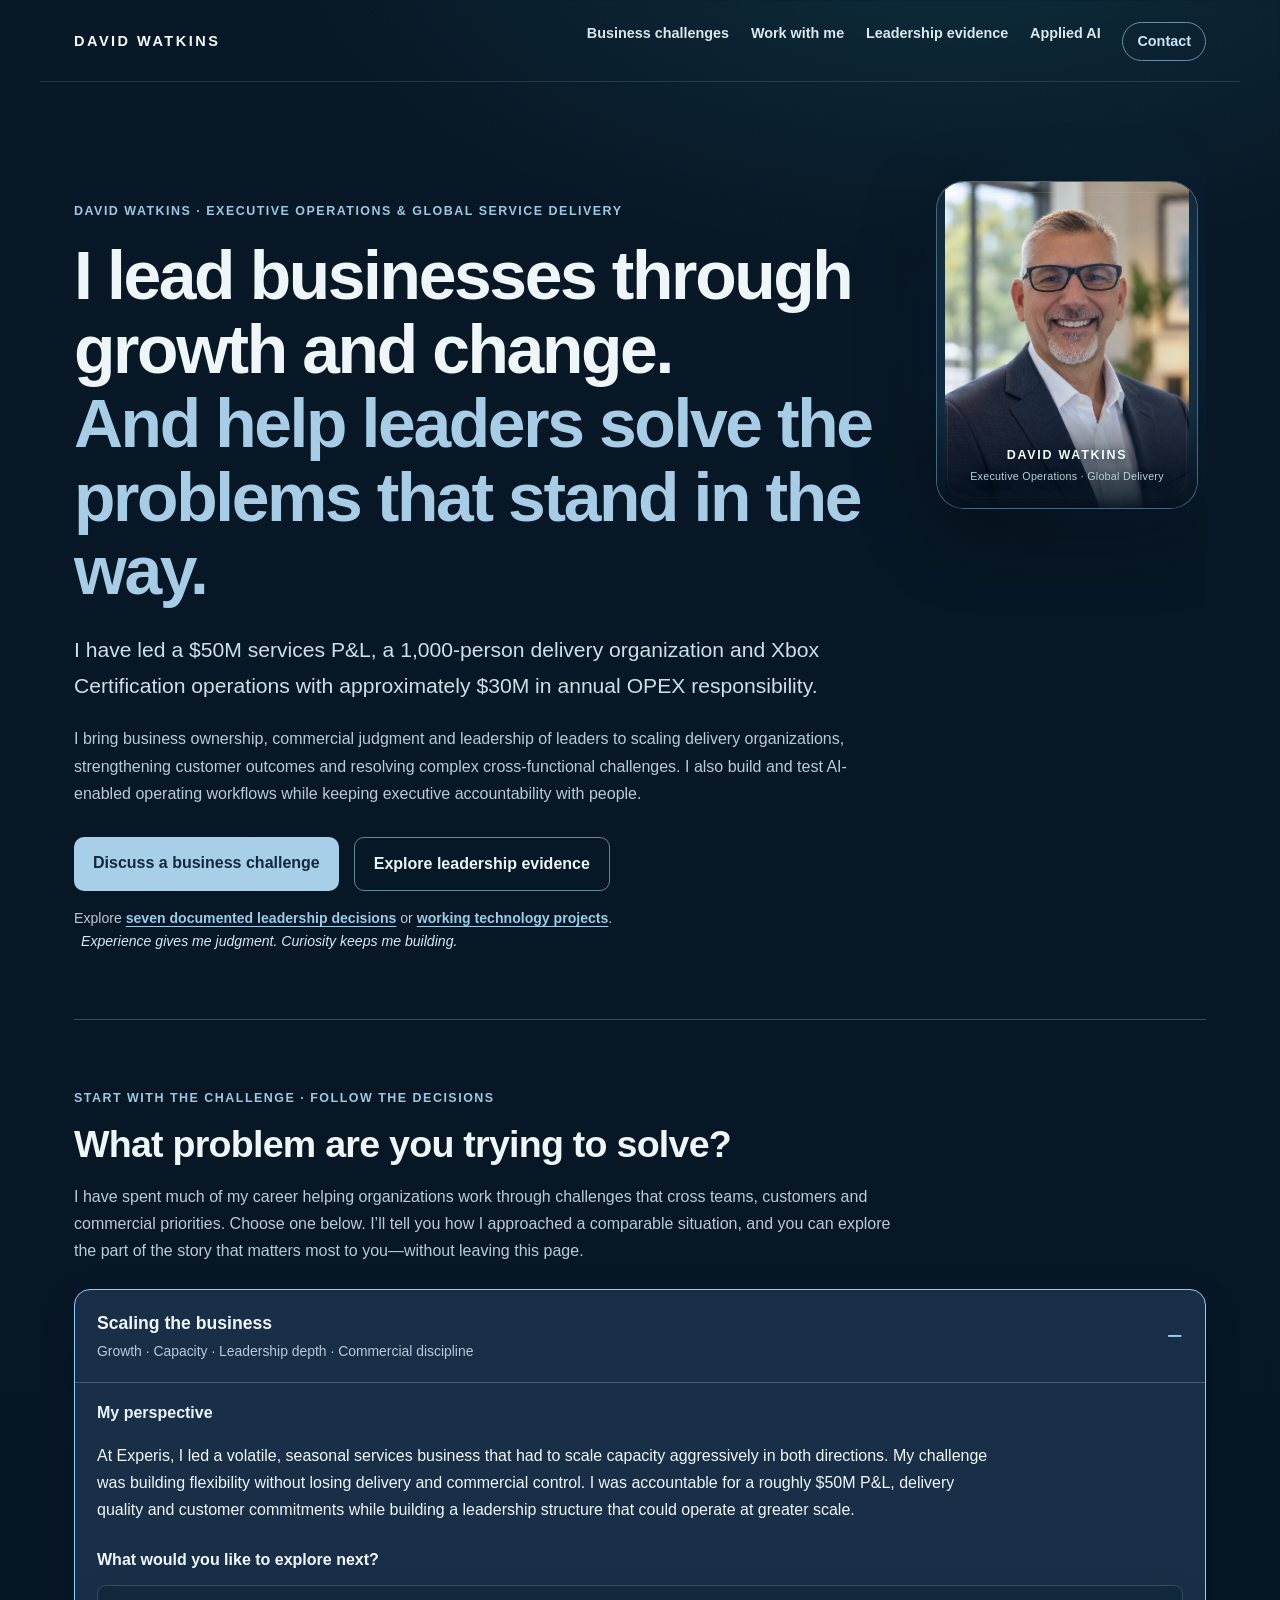
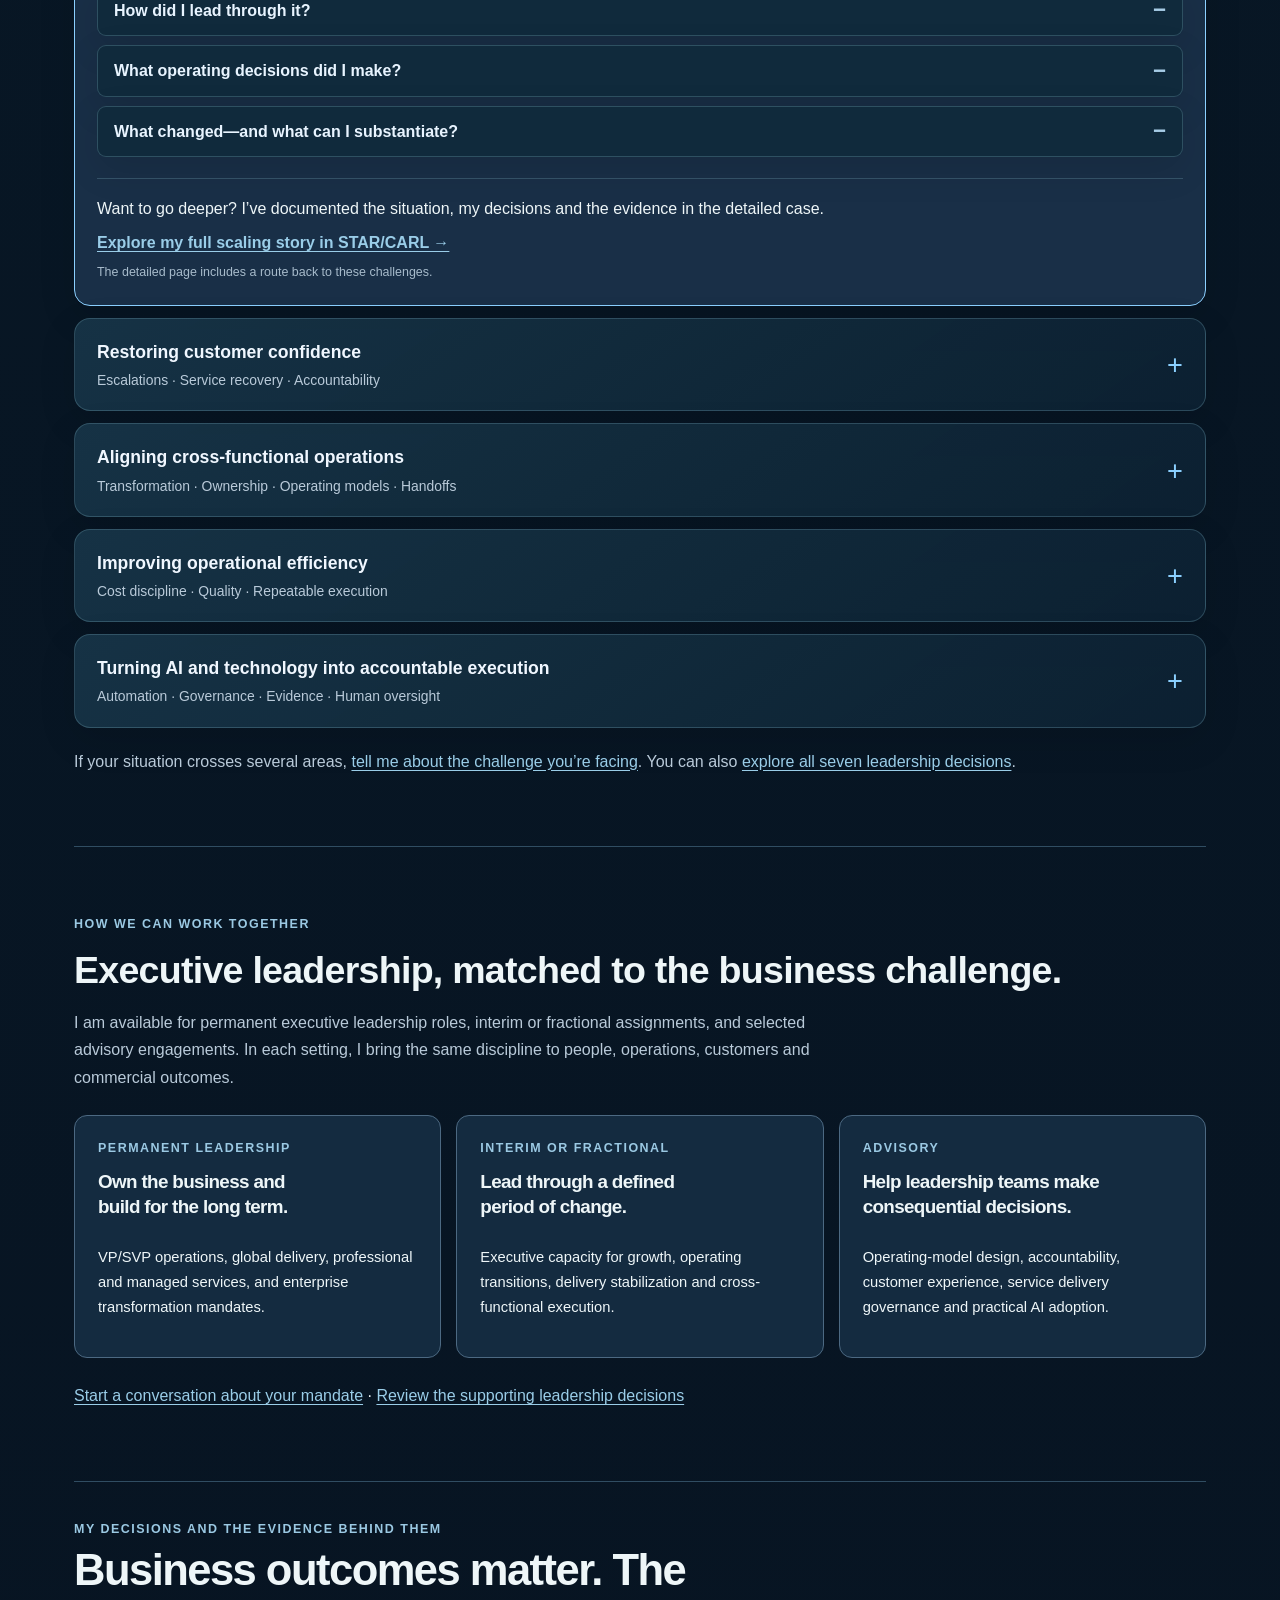
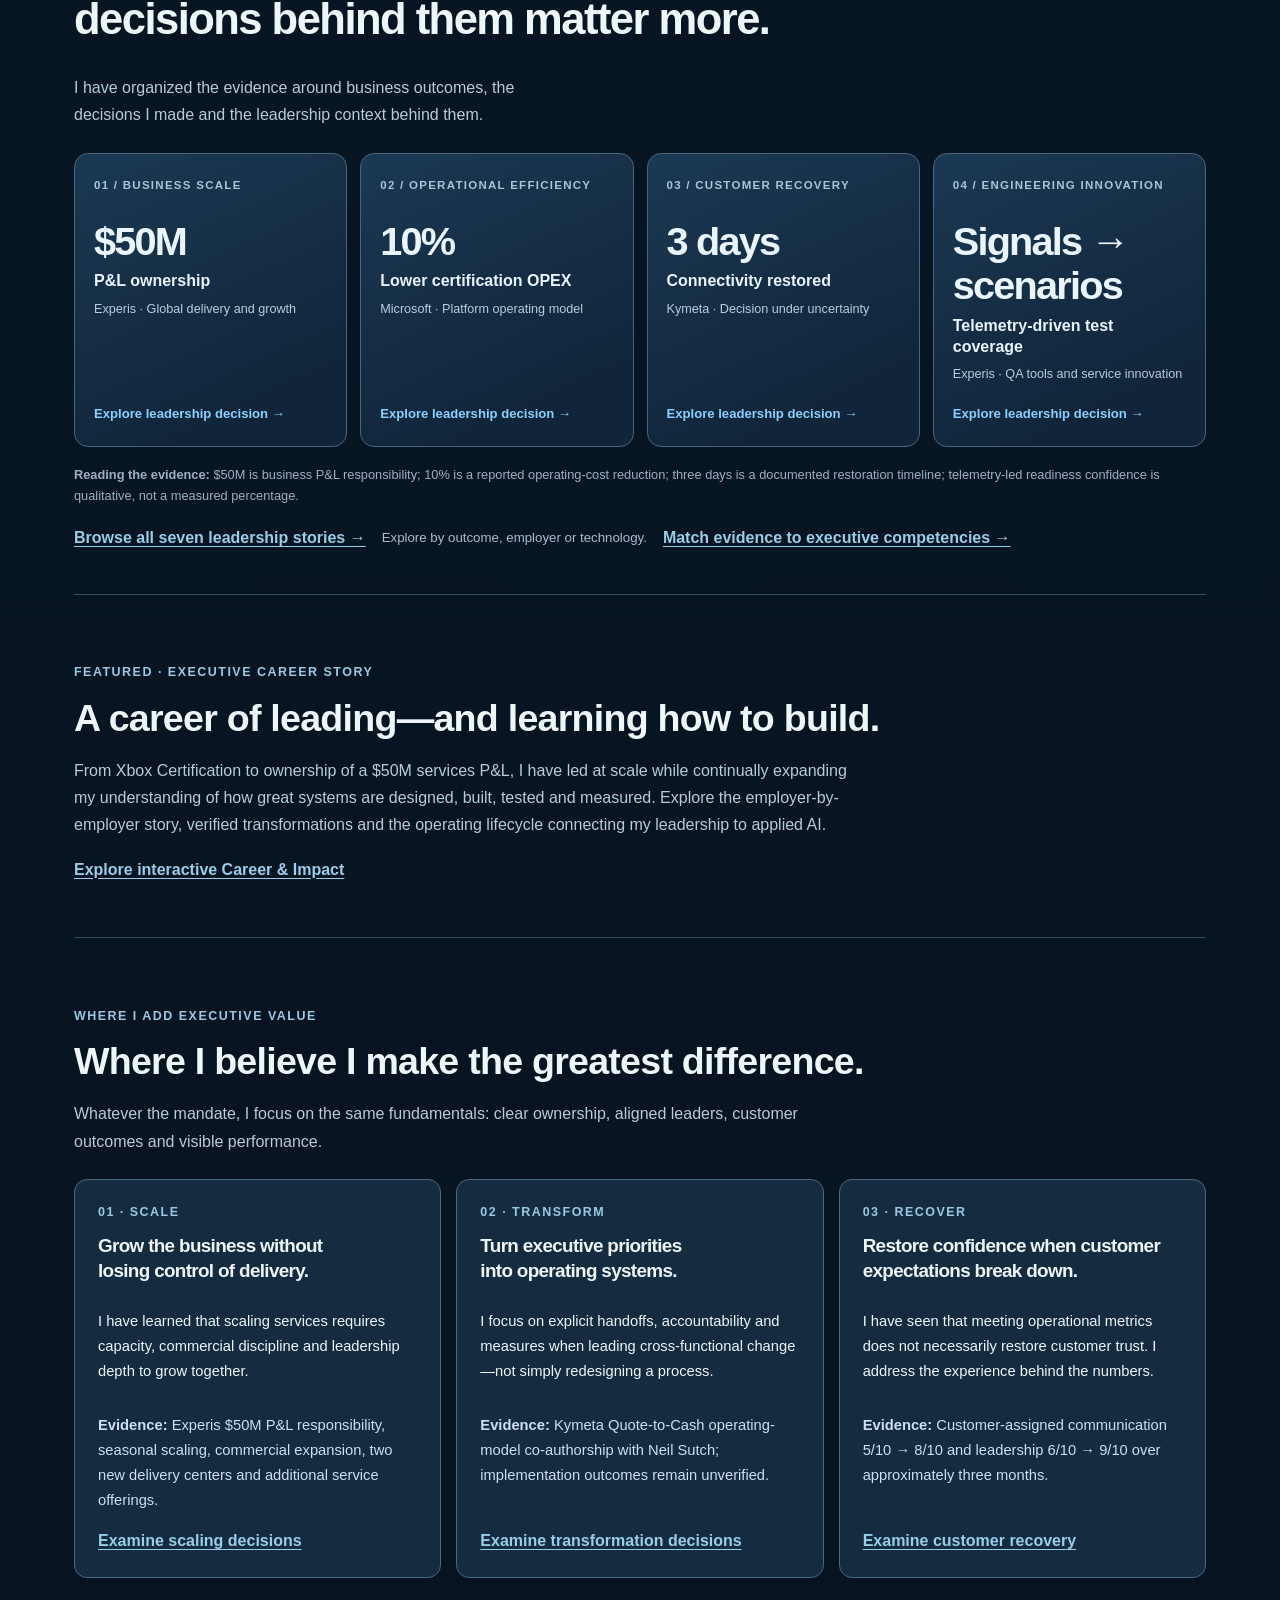
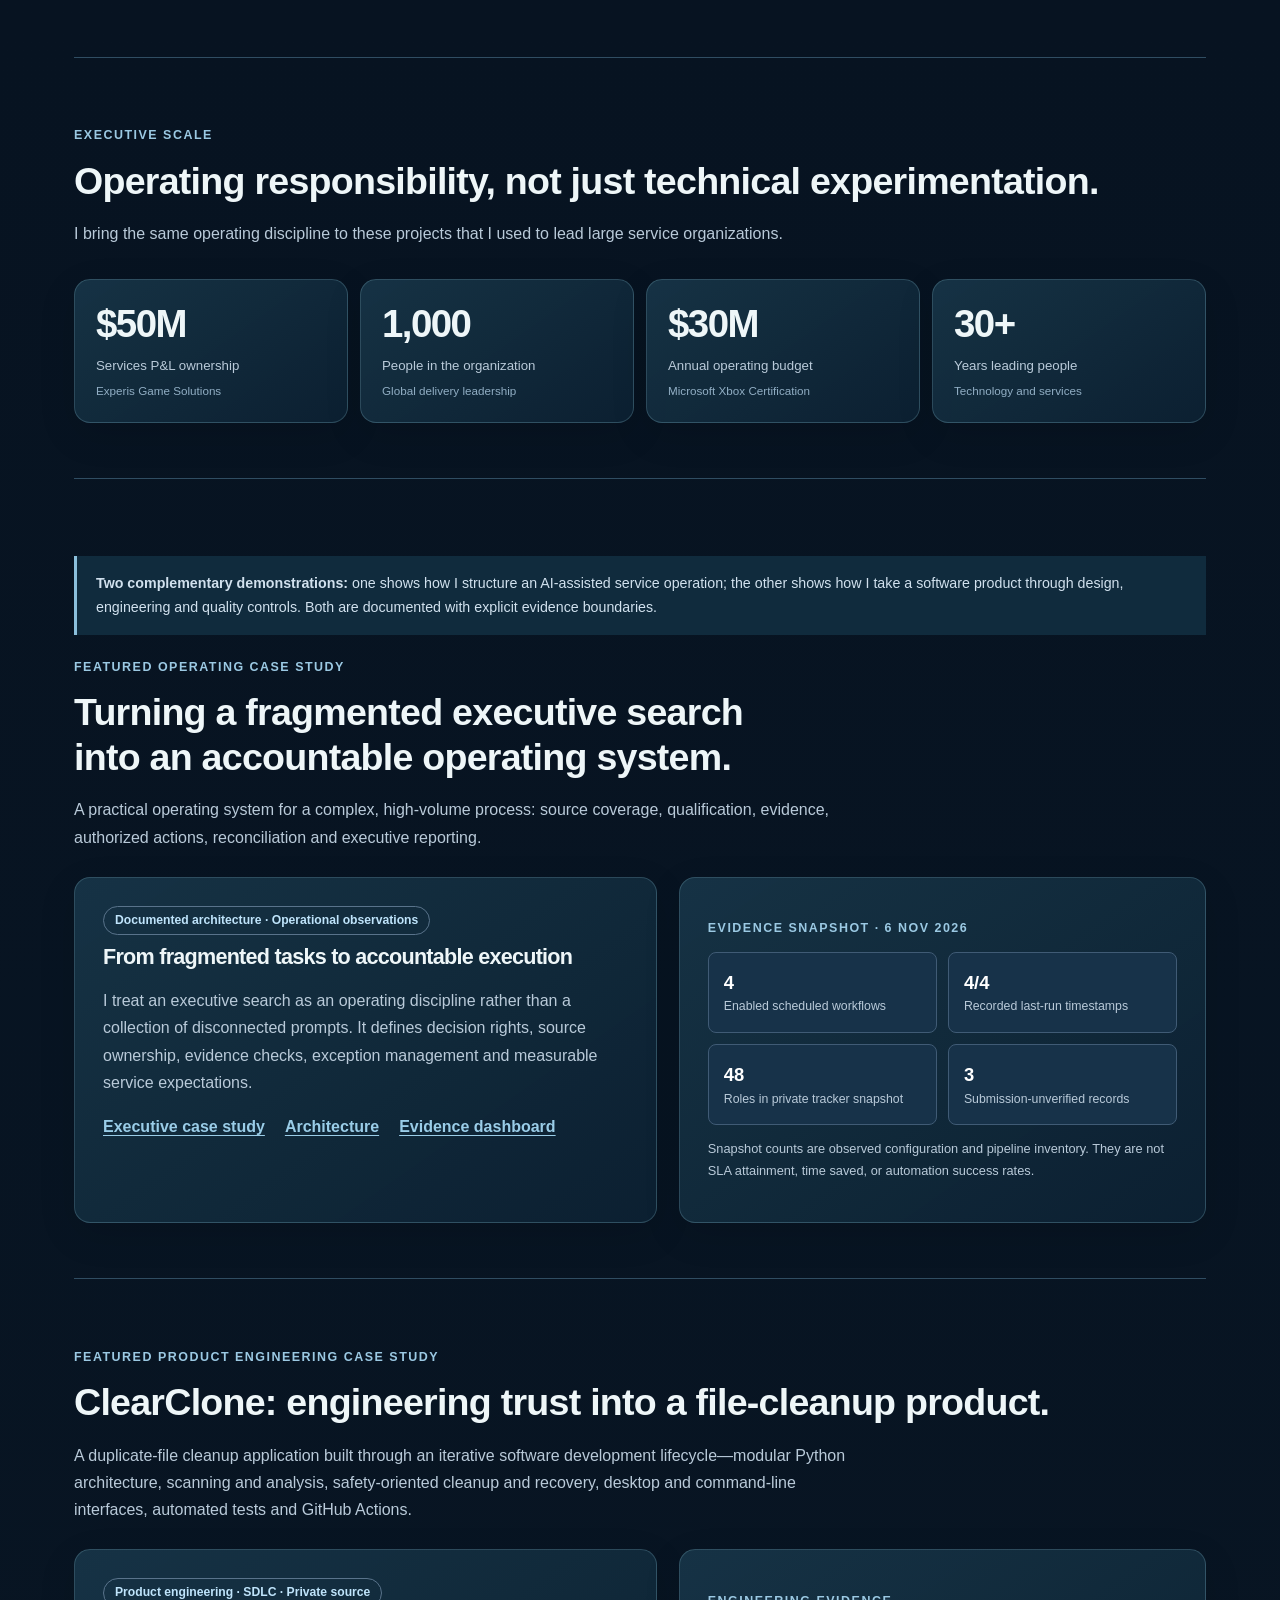
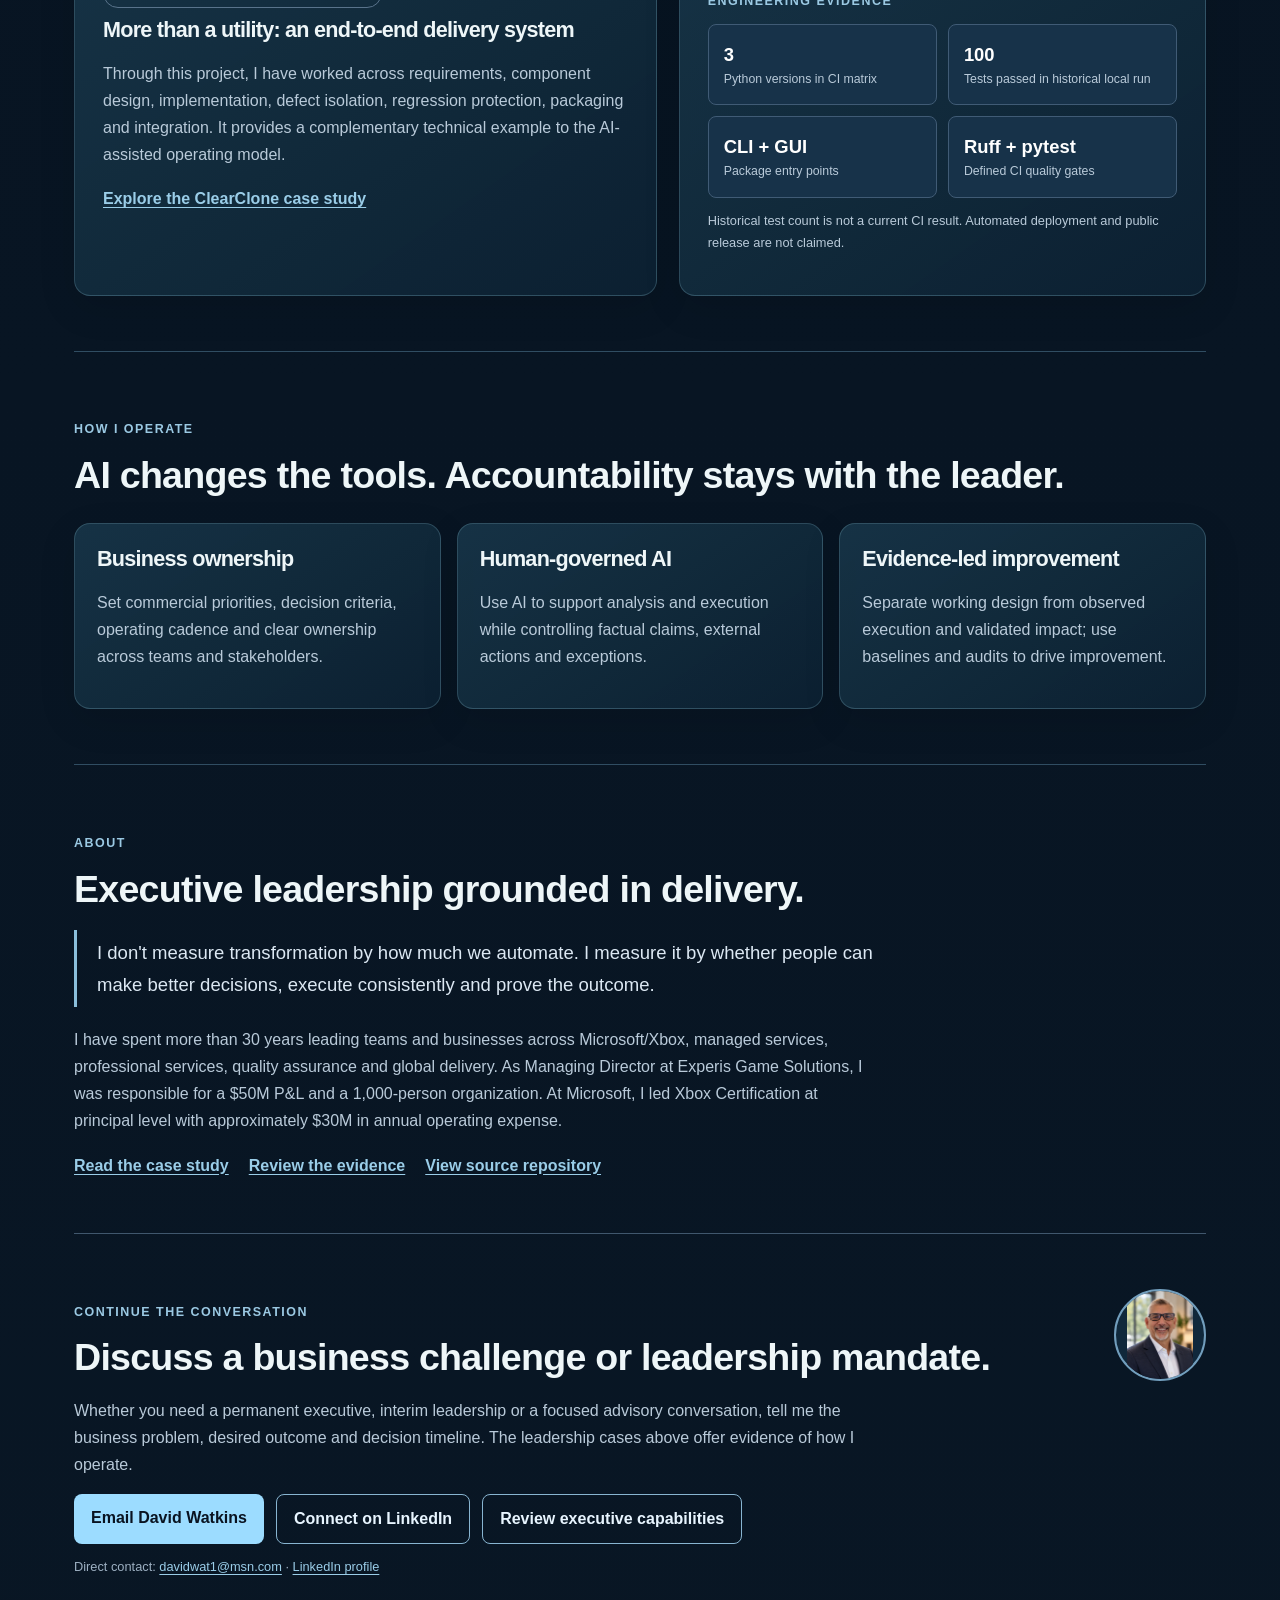
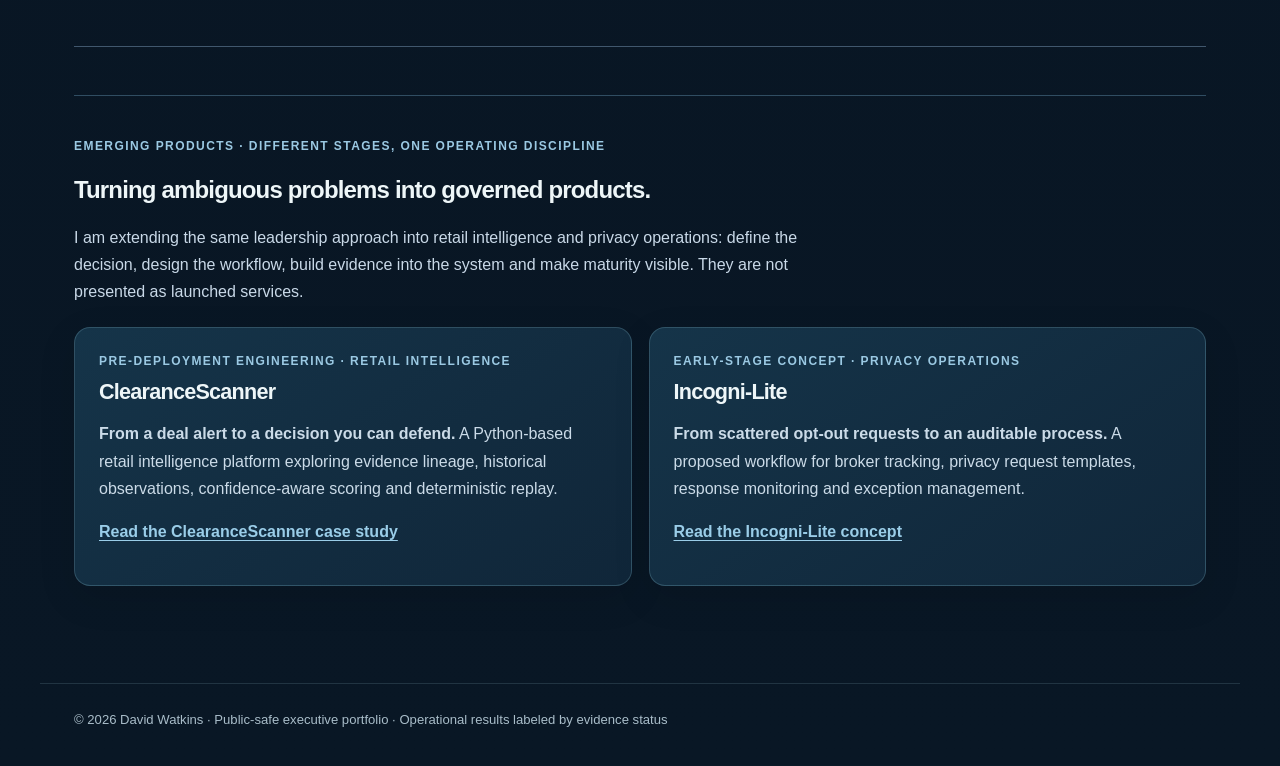
==== commit 8f79ce07: "Broaden executive homepage headline to businesses" ====
--- a/index.html
+++ b/index.html
@@ -14,7 +14,7 @@
 .challenge-next{font-weight:800;color:#f0f7ff;margin:23px 0 11px}.challenge-paths{display:grid;gap:9px}.challenge-path{border:1px solid #526f89;border-radius:9px;background:#10263b}.challenge-path summary{padding:12px 16px;cursor:pointer;color:#e8f4ff;font-weight:700;list-style:none;display:flex;align-items:center;justify-content:space-between;gap:12px}.challenge-path summary::-webkit-details-marker{display:none}.challenge-path summary:after{content:"+";color:#8bd0ff;font-size:1.4rem}.challenge-path[open] summary:after{content:"−"}.challenge-path summary:focus-visible{outline:3px solid #fff;outline-offset:-3px}.challenge-path-answer{padding:0 16px 13px;border-top:1px solid #405b75}.challenge-path-answer p{margin-bottom:0;color:#d4e4f1}.challenge-deeper{border-top:1px solid #49627a;margin-top:21px;padding-top:12px}.challenge-deeper p{margin:4px 0 8px}.challenge-deeper a{font-weight:800}.challenge-return-note{display:block;color:#a7bbcb;font-size:.78rem;margin-top:7px}
 </style><link rel="stylesheet" href="assets/portfolio-polish.css"></head>
 <body><header><div class="wordmark">DAVID WATKINS</div><nav aria-label="Primary navigation"><a href="#challenges">Business challenges</a><a href="#engage">Work with me</a><a href="career.html#stories">Leadership evidence</a><a href="#work">Applied AI</a><a class="nav-contact" href="#connect">Contact</a></nav></header><main>
-<section class="hero executive-hero"><div class="executive-identity executive-identity-photo"><img src="watkins%20executive%20headshot.png" alt="Professional portrait of David Watkins" width="480" height="600" decoding="async" fetchpriority="high"><span class="executive-identity-caption">DAVID WATKINS<br><small>Executive Operations · Global Delivery</small></span></div><p class="eyebrow">David Watkins · Executive operations &amp; global service delivery</p><h1>I lead service businesses through growth and change.<br><em>And help leaders solve the problems that stand in the way.</em></h1><p class="lead">I have led a $50M services P&amp;L, a 1,000-person delivery organization and Xbox Certification operations with approximately $30M in annual OPEX responsibility.</p><p class="intro">I bring business ownership, commercial judgment and leadership of leaders to scaling delivery organizations, strengthening customer outcomes and resolving complex cross-functional challenges. I also build and test AI-enabled operating workflows while keeping executive accountability with people.</p><div class="actions"><a class="primary" href="#connect">Discuss a business challenge</a><a class="secondary" href="career.html#stories">Explore leadership evidence</a></div><p class="hero-proof">Explore <a href="career.html#stories">seven documented leadership decisions</a> or <a href="#work">working technology projects</a>. <span class="hero-signature">Experience gives me judgment. Curiosity keeps me building.</span></p></section>
+<section class="hero executive-hero"><div class="executive-identity executive-identity-photo"><img src="watkins%20executive%20headshot.png" alt="Professional portrait of David Watkins" width="480" height="600" decoding="async" fetchpriority="high"><span class="executive-identity-caption">DAVID WATKINS<br><small>Executive Operations · Global Delivery</small></span></div><p class="eyebrow">David Watkins · Executive operations &amp; global service delivery</p><h1>I lead businesses through growth and change.<br><em>And help leaders solve the problems that stand in the way.</em></h1><p class="lead">I have led a $50M services P&amp;L, a 1,000-person delivery organization and Xbox Certification operations with approximately $30M in annual OPEX responsibility.</p><p class="intro">I bring business ownership, commercial judgment and leadership of leaders to scaling delivery organizations, strengthening customer outcomes and resolving complex cross-functional challenges. I also build and test AI-enabled operating workflows while keeping executive accountability with people.</p><div class="actions"><a class="primary" href="#connect">Discuss a business challenge</a><a class="secondary" href="career.html#stories">Explore leadership evidence</a></div><p class="hero-proof">Explore <a href="career.html#stories">seven documented leadership decisions</a> or <a href="#work">working technology projects</a>. <span class="hero-signature">Experience gives me judgment. Curiosity keeps me building.</span></p></section>
 <section class="section" id="challenges" aria-labelledby="challenges-title"><p class="eyebrow">Start with the challenge · Follow the decisions</p><h2 id="challenges-title">What problem are you trying to solve?</h2><p class="challenge-intro">I have spent much of my career helping organizations work through challenges that cross teams, customers and commercial priorities. Choose one below. I’ll tell you how I approached a comparable situation, and you can explore the part of the story that matters most to you—without leaving this page.</p><div class="challenge-list"><details class="challenge-item" open><summary><span class="challenge-label"><strong>Scaling the business</strong><small>Growth · Capacity · Leadership depth · Commercial discipline</small></span></summary><div class="challenge-body"><p class="challenge-prompt">My perspective</p><p>At Experis, I led a volatile, seasonal services business that had to scale capacity aggressively in both directions. My challenge was building flexibility without losing delivery and commercial control. I was accountable for a roughly $50M P&amp;L, delivery quality and customer commitments while building a leadership structure that could operate at greater scale.</p><p class="challenge-next">What would you like to explore next?</p><div class="challenge-paths"><details class="challenge-path"><summary>How did I lead through it?</summary><div class="challenge-path-answer"><p>I led through eight senior leaders rather than pulling every decision upward. I set the business's delivery goals and expectations, established clear accountability, and used recurring operating reviews to keep everyone aligned. That gave my leaders the authority to make decisions while remaining accountable for the results.</p></div></details><details class="challenge-path"><summary>What operating decisions did I make?</summary><div class="challenge-path-answer"><p>I used biweekly workforce forecasting and monthly and quarterly business reviews to connect client demand, capacity planning, delivery risks and commercial commitments.</p></div></details><details class="challenge-path"><summary>What changed—and what can I substantiate?</summary><div class="challenge-path-answer"><p>I led an organization of approximately 1,000 people at scale, helped launch delivery centers in Milwaukee and Budapest, added Meta as a client, negotiated an exclusive services arrangement with Amazon, and expanded compatibility testing, data analytics and telemetry, and mobile game testing readiness services. Headcount varied with seasonal demand.</p></div></details></div><div class="challenge-deeper"><p>Want to go deeper? I’ve documented the situation, my decisions and the evidence in the detailed case.</p><a href="career.html#story-scale">Explore my full scaling story in STAR/CARL →</a><span class="challenge-return-note">The detailed page includes a route back to these challenges.</span></div></div></details><details class="challenge-item"><summary><span class="challenge-label"><strong>Restoring customer confidence</strong><small>Escalations · Service recovery · Accountability</small></span></summary><div class="challenge-body"><p class="challenge-prompt">My perspective</p><p>At Experis, I faced a situation where most delivery KPIs were being met, but the customer was dissatisfied. Unannounced resource changes and unclear expectations of customer-facing roles had damaged trust. I needed to address the experience behind the metrics.</p><p class="challenge-next">What would you like to explore next?</p><div class="challenge-paths"><details class="challenge-path"><summary>How did I lead through it?</summary><div class="challenge-path-answer"><p>I personally led a formal corrective action plan. I made it clear that customer confidence was a leadership responsibility, not simply a reporting issue.</p></div></details><details class="challenge-path"><summary>What operating decisions did I make?</summary><div class="challenge-path-answer"><p>I introduced advance discussions about proposed resource changes, clarified customer-facing role expectations and strengthened incident tracking and reporting.</p></div></details><details class="challenge-path"><summary>What changed—and what can I substantiate?</summary><div class="challenge-path-answer"><p>Over approximately three months, customer-assigned communication ratings improved from 5/10 to 8/10 and leadership ratings from 6/10 to 9/10. These were two specific rating dimensions, not an overall CSAT index.</p></div></details></div><div class="challenge-deeper"><p>Want to go deeper? I’ve documented the situation, my decisions and the evidence in the detailed case.</p><a href="career.html#story-recovery">Explore my customer recovery story in STAR/CARL →</a><p class="challenge-alternative">A different kind of recovery: <a href="career.html#atos-recovery">how I helped retain a threatened Microsoft IAM managed-services account at Atos →</a></p><span class="challenge-return-note">The detailed page includes a route back to these challenges.</span></div></div></details><details class="challenge-item"><summary><span class="challenge-label"><strong>Aligning cross-functional operations</strong><small>Transformation · Ownership · Operating models · Handoffs</small></span></summary><div class="challenge-body"><p class="challenge-prompt">My perspective</p><p>At Kymeta, I worked on a challenge that crossed organizational boundaries: connecting commercial activity to customer delivery. As Chief of Staff to the GM, I helped translate an end-to-end business problem into a clearer operating model.</p><p class="challenge-next">What would you like to explore next?</p><div class="challenge-paths"><details class="challenge-path"><summary>How did I lead through it?</summary><div class="challenge-path-answer"><p>Neil Sutch and I jointly drove and co-authored the Quote-to-Cash initiative. I approached the work as a shared executive responsibility rather than a problem any one function could solve alone.</p></div></details><details class="challenge-path"><summary>What operating decisions did I make?</summary><div class="challenge-path-answer"><p>We focused on process ownership, handoffs and measures across the customer lifecycle. I also co-authored the Customer Success model, including KPIs, SLAs and feedback mechanisms.</p></div></details><details class="challenge-path"><summary>What changed—and what can I substantiate?</summary><div class="challenge-path-answer"><p>Neil Sutch and I co-authored the Quote-to-Cash operating model, defining the approach to ownership and cross-functional handoffs.</p></div></details></div><div class="challenge-deeper"><p>Want to go deeper? I’ve documented the situation, my decisions and the evidence in the detailed case.</p><a href="career.html#story-quote-to-cash">Explore my Quote-to-Cash story in STAR/CARL →</a><span class="challenge-return-note">The detailed page includes a route back to these challenges.</span></div></div></details><details class="challenge-item"><summary><span class="challenge-label"><strong>Improving operational efficiency</strong><small>Cost discipline · Quality · Repeatable execution</small></span></summary><div class="challenge-body"><p class="challenge-prompt">My perspective</p><p>At Microsoft, I led Xbox Certification at Principal level, with approximately $30M in annual operating expense and more than 1,000 submissions annually. The challenge was to improve the operating model while maintaining the quality and predictability expected of a platform certification service.</p><p class="challenge-next">What would you like to explore next?</p><div class="challenge-paths"><details class="challenge-path"><summary>How did I lead through it?</summary><div class="challenge-path-answer"><p>I treated certification as a service operation with accountability for stakeholders, capacity, quality and managed-service partners—not simply a technical test function.</p></div></details><details class="challenge-path"><summary>What operating decisions did I make?</summary><div class="challenge-path-answer"><p>I worked on the Premium Certification model, aligning service delivery and process decisions around a more efficient approach to certification.</p></div></details><details class="challenge-path"><summary>What changed—and what can I substantiate?</summary><div class="challenge-path-answer"><p>The Premium Certification model delivered a reported approximately 10% reduction in certification operating expense.</p></div></details></div><div class="challenge-deeper"><p>Want to go deeper? I’ve documented the situation, my decisions and the evidence in the detailed case.</p><a href="career.html#story-certification">Explore my certification story in STAR/CARL →</a><span class="challenge-return-note">The detailed page includes a route back to these challenges.</span></div></div></details><details class="challenge-item"><summary><span class="challenge-label"><strong>Turning AI and technology into accountable execution</strong><small>Automation · Governance · Evidence · Human oversight</small></span></summary><div class="challenge-body"><p class="challenge-prompt">My perspective</p><p>I see AI as a way to improve how work is performed, but only when the underlying process is clear. In my own projects, I have been applying the disciplines I used in services leadership to workflows that combine automation, software engineering and human decisions.</p><p class="challenge-next">What would you like to explore next?</p><div class="challenge-paths"><details class="challenge-path"><summary>How did I lead through it?</summary><div class="challenge-path-answer"><p>I define decision rights, approval boundaries and exception ownership before treating an automated step as reliable. I remain accountable for consequential decisions and factual claims.</p></div></details><details class="challenge-path"><summary>What operating decisions did I make?</summary><div class="challenge-path-answer"><p>I structure intake, qualification, evidence checks, governed action, reconciliation and reporting as a repeatable operating process. I also use testing and quality gates in software projects.</p></div></details><details class="challenge-path"><summary>What changed—and what can I substantiate?</summary><div class="challenge-path-answer"><p>My current work includes workflow designs, operating controls and technical projects that I am actively developing and evaluating.</p></div></details></div><div class="challenge-deeper"><p>Want to go deeper? I’ve documented the situation, my decisions and the evidence in the detailed case.</p><a href="case-studies/agentic-job-search.html">Explore my AI-assisted operations case study →</a><span class="challenge-return-note">The detailed page includes a route back to these challenges.</span></div></div></details></div><p class="challenge-footer">If your situation crosses several areas, <a href="#connect">tell me about the challenge you’re facing</a>. You can also <a href="career.html#stories">explore all seven leadership decisions</a>.</p></section>
 <section class="section engagement-section" id="engage" aria-labelledby="engage-title"><p class="eyebrow">How we can work together</p><h2 id="engage-title">Executive leadership, matched to the business challenge.</h2><p class="section-intro">I am available for permanent executive leadership roles, interim or fractional assignments, and selected advisory engagements. In each setting, I bring the same discipline to people, operations, customers and commercial outcomes.</p><div class="why-grid"><article class="why-card"><span class="eyebrow">Permanent leadership</span><h3>Own the business and build for the long term.</h3><p>VP/SVP operations, global delivery, professional and managed services, and enterprise transformation mandates.</p></article><article class="why-card"><span class="eyebrow">Interim or fractional</span><h3>Lead through a defined period of change.</h3><p>Executive capacity for growth, operating transitions, delivery stabilization and cross-functional execution.</p></article><article class="why-card"><span class="eyebrow">Advisory</span><h3>Help leadership teams make consequential decisions.</h3><p>Operating-model design, accountability, customer experience, service delivery governance and practical AI adoption.</p></article></div><p><a href="#connect">Start a conversation about your mandate</a> · <a href="career.html#stories">Review the supporting leadership decisions</a></p></section>
 <section class="discovery" id="explore" aria-labelledby="discovery-title"><div class="discovery-head"><div><p class="eyebrow">My decisions and the evidence behind them</p><h2 id="discovery-title">Business outcomes matter. The decisions behind them matter more.</h2></div><p>I have organized the evidence around business outcomes, the decisions I made and the leadership context behind them.</p></div><div class="impact-grid"><a class="impact-link" href="career.html#story-scale"><span class="impact-kicker">01 / Business scale</span><strong class="impact-number">$50M</strong><span class="impact-name">P&amp;L ownership</span><span class="impact-context">Experis · Global delivery and growth</span><span class="impact-open">Explore leadership decision →</span></a><a class="impact-link" href="career.html#story-certification"><span class="impact-kicker">02 / Operational efficiency</span><strong class="impact-number">10%</strong><span class="impact-name">Lower certification OPEX</span><span class="impact-context">Microsoft · Platform operating model</span><span class="impact-open">Explore leadership decision →</span></a><a class="impact-link" href="career.html#story-maritime"><span class="impact-kicker">03 / Customer recovery</span><strong class="impact-number">3 days</strong><span class="impact-name">Connectivity restored</span><span class="impact-context">Kymeta · Decision under uncertainty</span><span class="impact-open">Explore leadership decision →</span></a><a class="impact-link" href="career.html#story-telemetry"><span class="impact-kicker">04 / Engineering innovation</span><strong class="impact-number">Signals → scenarios</strong><span class="impact-name">Telemetry-driven test coverage</span><span class="impact-context">Experis · QA tools and service innovation</span><span class="impact-open">Explore leadership decision →</span></a></div><p class="fine" style="margin-top:17px"><strong>Reading the evidence:</strong> $50M is business P&amp;L responsibility; 10% is a reported operating-cost reduction; three days is a documented restoration timeline; telemetry-led readiness confidence is qualitative, not a measured percentage.</p><div class="discovery-foot"><a href="career.html#stories">Browse all seven leadership stories →</a><span>Explore by outcome, employer or technology.</span><a href="career.html#competencies">Match evidence to executive competencies →</a></div></section><section class="section" aria-labelledby="career-feature"><p class="eyebrow">Featured · Executive career story</p><h2 id="career-feature">A career of leading—and learning how to build.</h2><p class="section-intro">From Xbox Certification to ownership of a $50M services P&amp;L, I have led at scale while continually expanding my understanding of how great systems are designed, built, tested and measured. Explore the employer-by-employer story, verified transformations and the operating lifecycle connecting my leadership to applied AI.</p><div class="links"><a href="career.html">Explore interactive Career &amp; Impact</a></div></section><section class="section" id="why"><p class="eyebrow">Where I add executive value</p><h2>Where I believe I make the greatest difference.</h2><p class="section-intro">Whatever the mandate, I focus on the same fundamentals: clear ownership, aligned leaders, customer outcomes and visible performance.</p><div class="why-grid"><article class="why-card"><span class="eyebrow">01 · Scale</span><h3>Grow the business without losing control of delivery.</h3><p>I have learned that scaling services requires capacity, commercial discipline and leadership depth to grow together.</p><p class="why-proof"><strong>Evidence:</strong> Experis $50M P&amp;L responsibility, seasonal scaling, commercial expansion, two new delivery centers and additional service offerings.</p><a href="career.html#story-scale">Examine scaling decisions</a></article><article class="why-card"><span class="eyebrow">02 · Transform</span><h3>Turn executive priorities into operating systems.</h3><p>I focus on explicit handoffs, accountability and measures when leading cross-functional change—not simply redesigning a process.</p><p class="why-proof"><strong>Evidence:</strong> Kymeta Quote-to-Cash operating-model co-authorship with Neil Sutch; implementation outcomes remain unverified.</p><a href="career.html#story-quote-to-cash">Examine transformation decisions</a></article><article class="why-card"><span class="eyebrow">03 · Recover</span><h3>Restore confidence when customer expectations break down.</h3><p>I have seen that meeting operational metrics does not necessarily restore customer trust. I address the experience behind the numbers.</p><p class="why-proof"><strong>Evidence:</strong> Customer-assigned communication 5/10 → 8/10 and leadership 6/10 → 9/10 over approximately three months.</p><a href="career.html#story-recovery">Examine customer recovery</a></article></div></section><section class="section" id="leadership"><p class="eyebrow">Executive scale</p><h2>Operating responsibility, not just technical experimentation.</h2><p class="section-intro">I bring the same operating discipline to these projects that I used to lead large service organizations.</p><div class="stats"><div class="stat"><strong>$50M</strong><span>Services P&amp;L ownership</span><small>Experis Game Solutions</small></div><div class="stat"><strong>1,000</strong><span>People in the organization</span><small>Global delivery leadership</small></div><div class="stat"><strong>$30M</strong><span>Annual operating budget</span><small>Microsoft Xbox Certification</small></div><div class="stat"><strong>30+</strong><span>Years leading people</span><small>Technology and services</small></div></div></section>
--- a/assets/portfolio-polish.css
+++ b/assets/portfolio-polish.css
@@ -92,3 +92,20 @@
 body .executive-monogram{border-color:#7ca9c8;background:linear-gradient(145deg,#244b6a,#123143)}
 body .actions .primary{background:#a8cfe8;color:#10293c;border-color:#a8cfe8}
 body header .nav-contact{border-color:#6b8da8;color:#c7e5f6}
+
+/* Original executive headshot from repository */
+body .executive-identity-photo{justify-content:flex-end;gap:0;background:#10283b}
+body .executive-identity-photo:before{z-index:2}
+body .executive-identity-photo img{position:absolute;inset:0;width:100%;height:100%;object-fit:cover;object-position:center 34%;display:block}
+body .executive-identity-photo .executive-identity-caption{position:relative;z-index:3;width:100%;padding:35px 12px 20px;background:linear-gradient(transparent,rgba(4,18,31,.95));text-shadow:0 2px 10px #061522}
+body .career-photo-hero{position:relative;padding-right:clamp(0px,22vw,240px)}
+body .career-portrait{position:absolute;right:0;top:34px;width:clamp(150px,18vw,205px);height:clamp(150px,18vw,205px);object-fit:cover;object-position:center 35%;border-radius:50%;border:3px solid #729ebd;box-shadow:0 18px 55px rgba(0,0,0,.28)}
+body .contact-portrait{float:right;width:92px;height:92px;object-fit:cover;object-position:center 35%;border-radius:50%;border:2px solid #729ebd;margin:0 0 12px 24px}
+@media(max-width:850px){body .executive-identity-photo .executive-identity-caption{padding:15px 8px 9px;font-size:.55rem}body .career-photo-hero{padding-right:0}body .career-portrait{position:relative;float:right;top:auto;right:auto;width:128px;height:128px;margin:0 0 15px 20px}}
+@media(max-width:540px){body .executive-identity-photo{height:220px;justify-content:flex-end;align-items:flex-end}body .executive-identity-photo img{object-position:center 34%}body .executive-identity-photo .executive-identity-caption{width:auto;min-width:55%;padding:24px 16px 16px;text-align:right;font-size:.7rem}body .career-portrait{width:100px;height:100px}body .contact-portrait{width:72px;height:72px}}
+
+/* Portrait framing correction: prioritize full head over filling the card */
+body .executive-identity-photo img{object-fit:contain;object-position:center top;background:#10283b}
+body .career-portrait,body .contact-portrait{object-fit:contain;object-position:center top;background:#10283b}
+@media(max-width:850px){body .executive-identity-photo img{object-fit:contain;object-position:center top}}
+@media(max-width:540px){body .executive-identity-photo img{object-fit:contain;object-position:center top}}
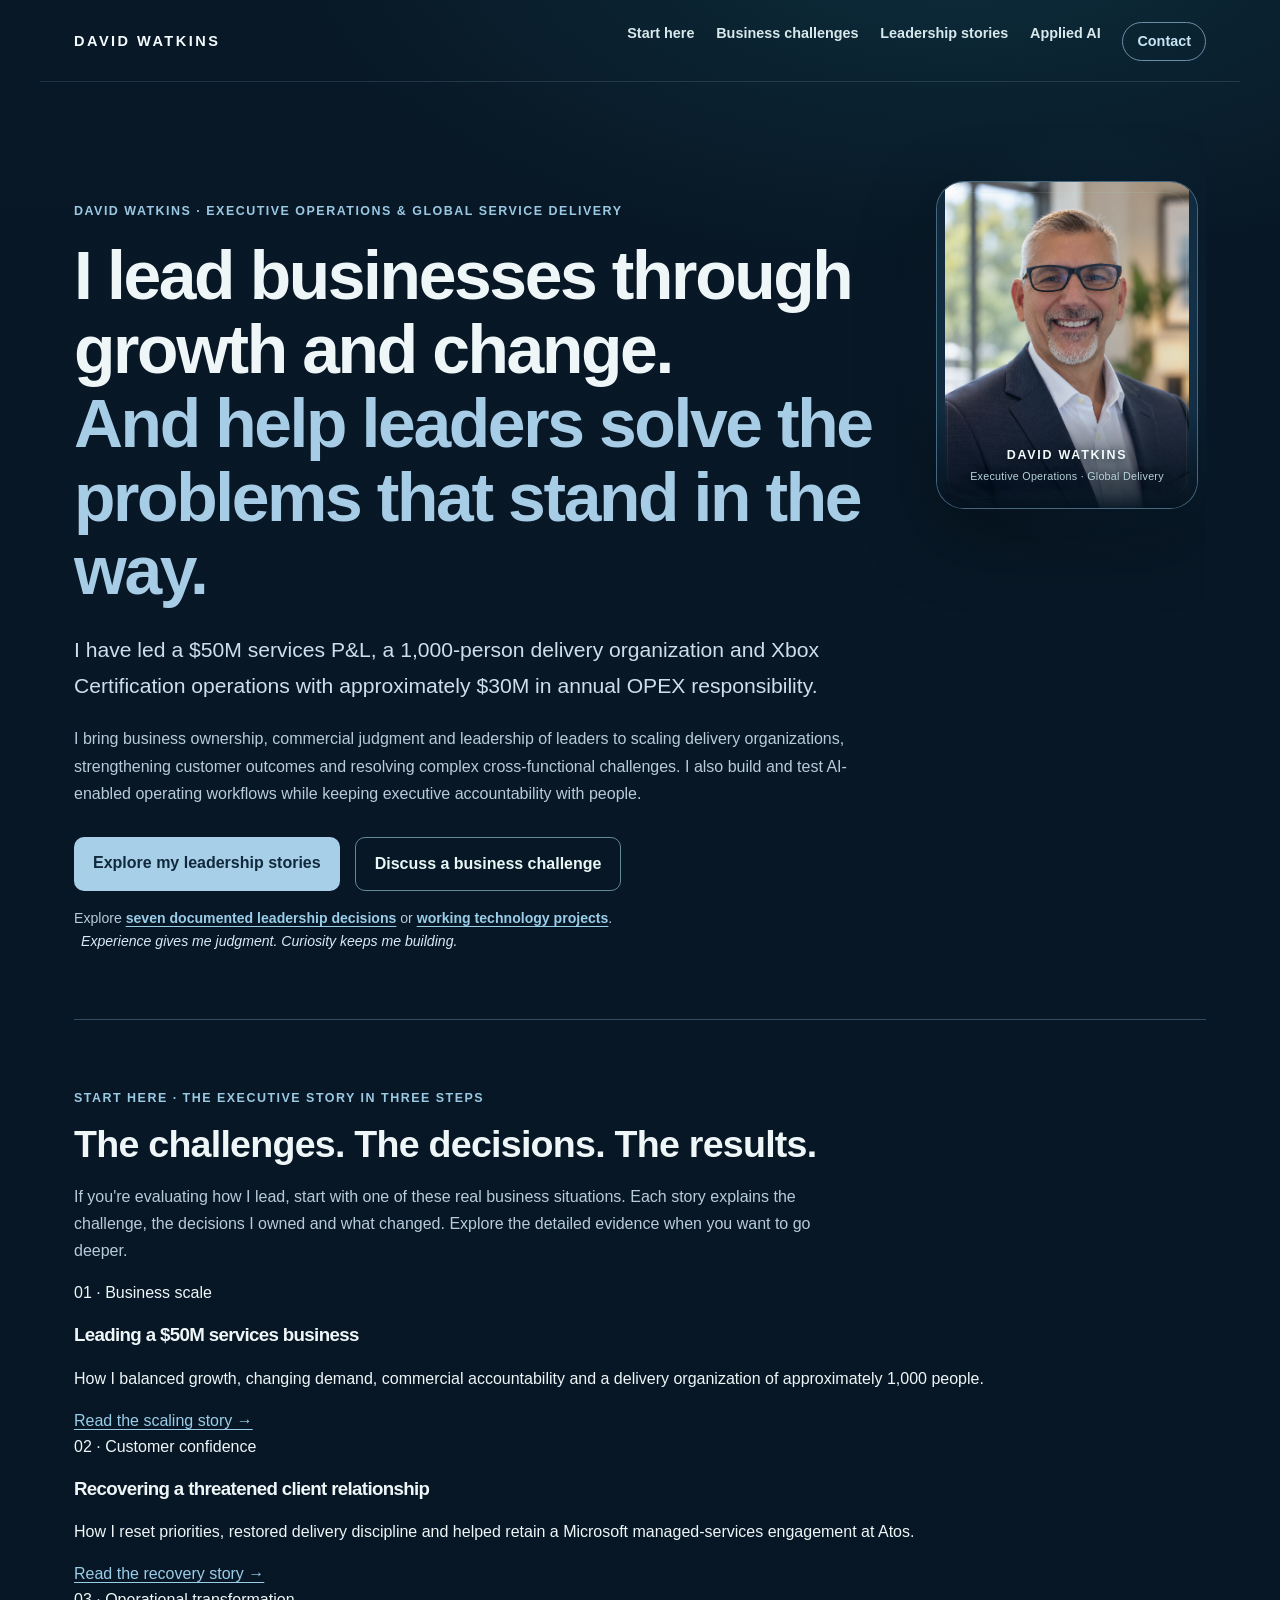
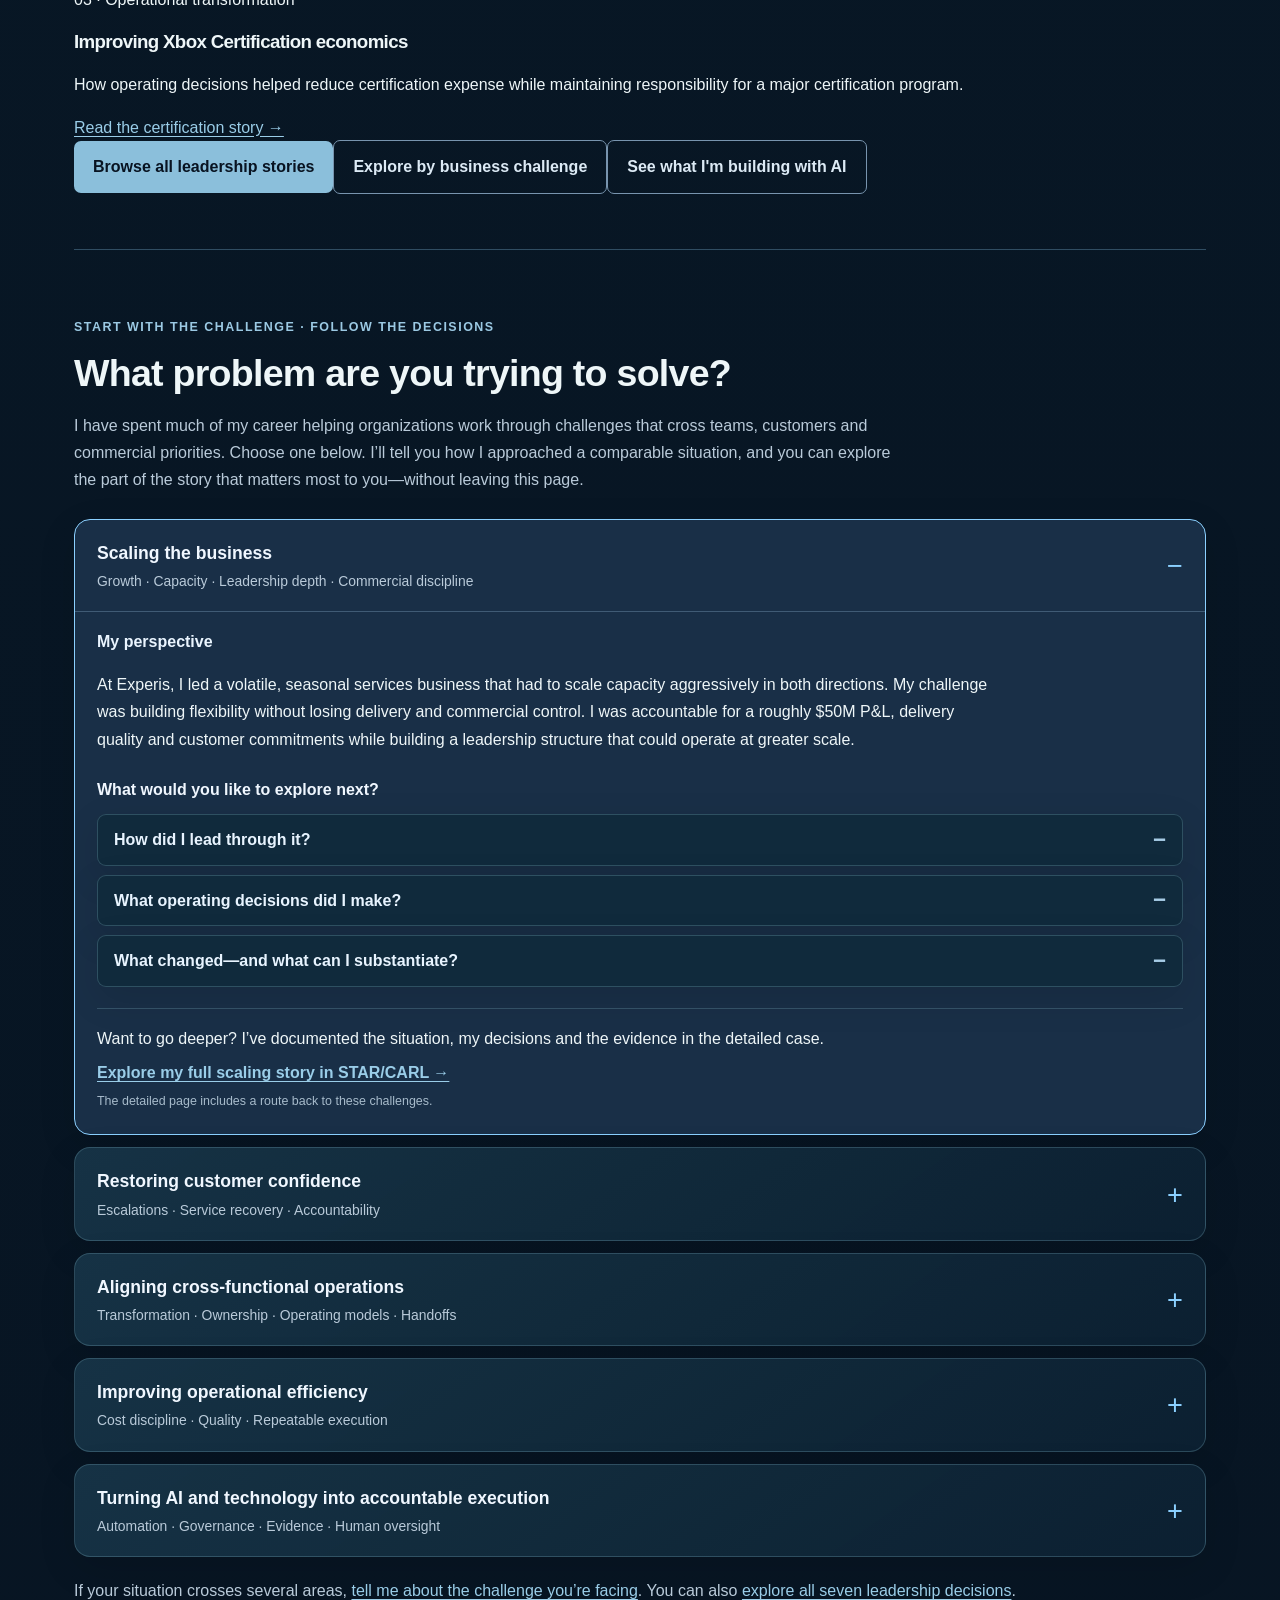
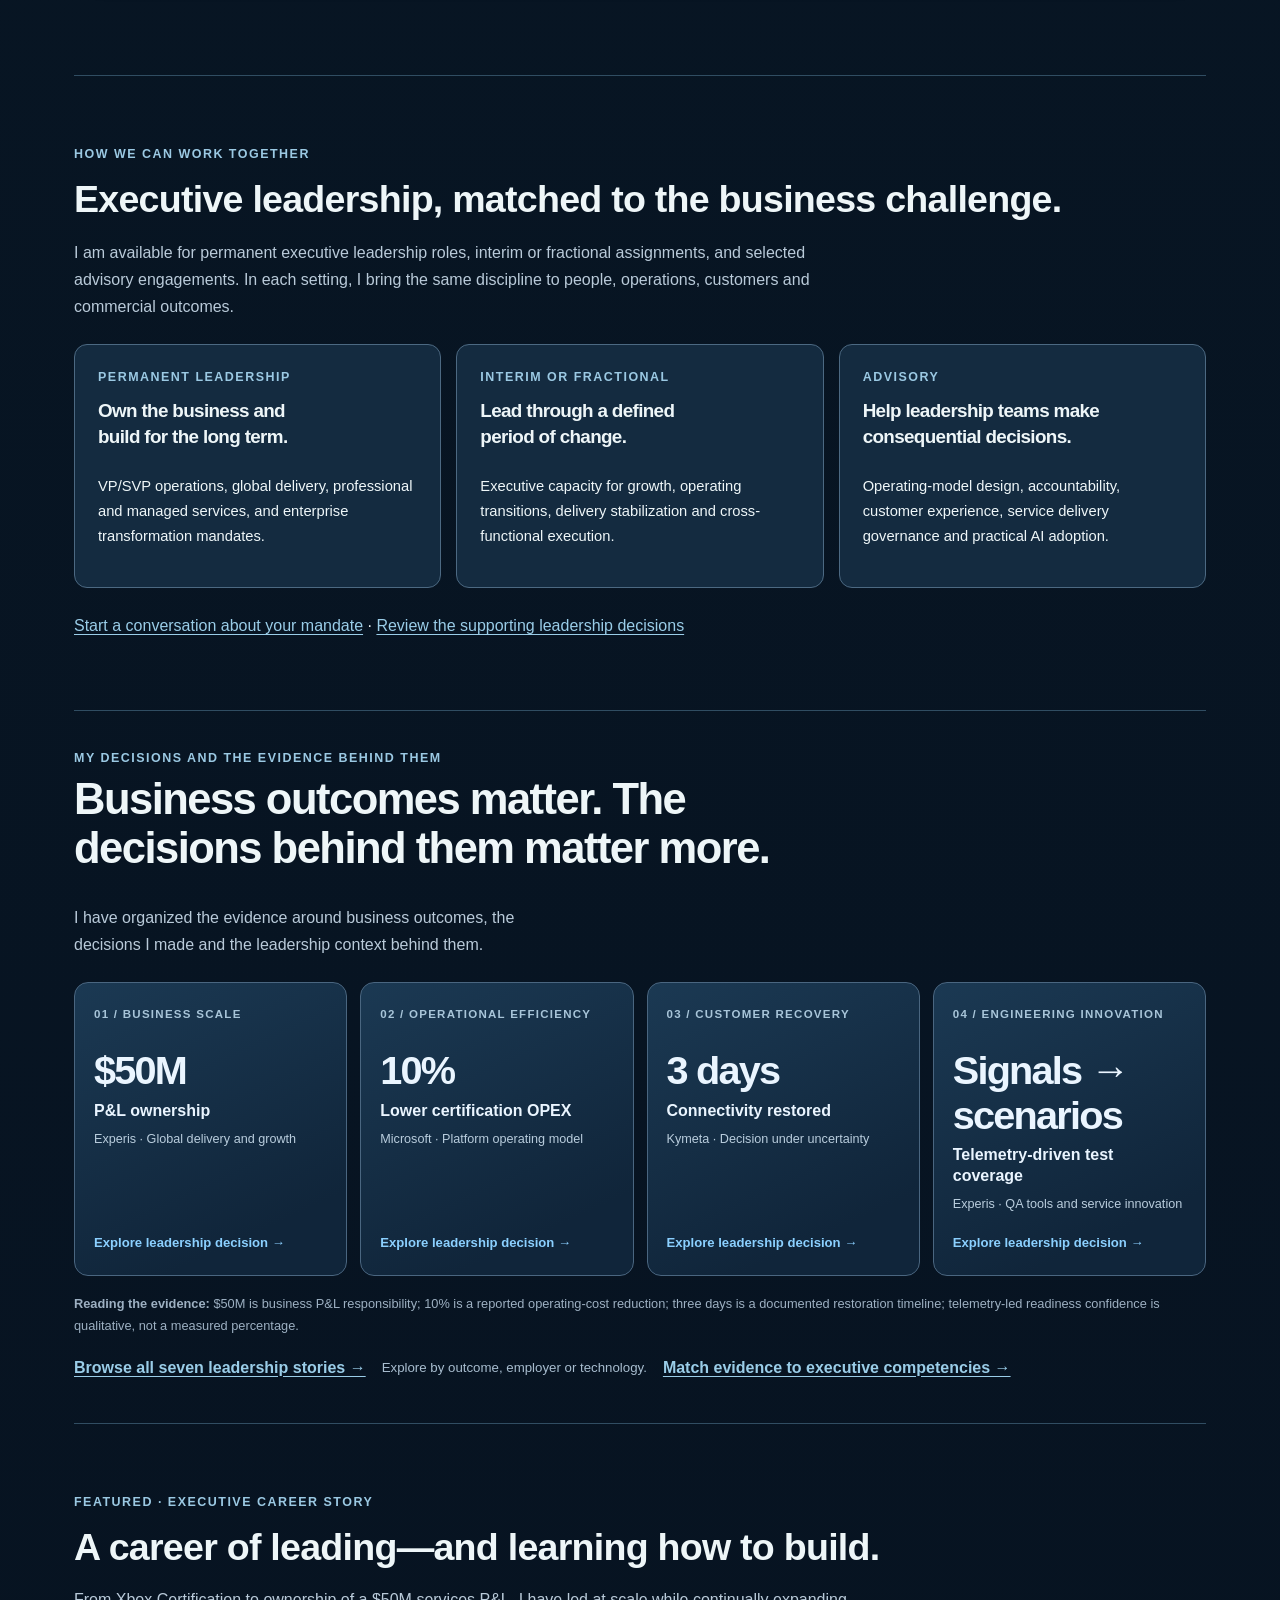
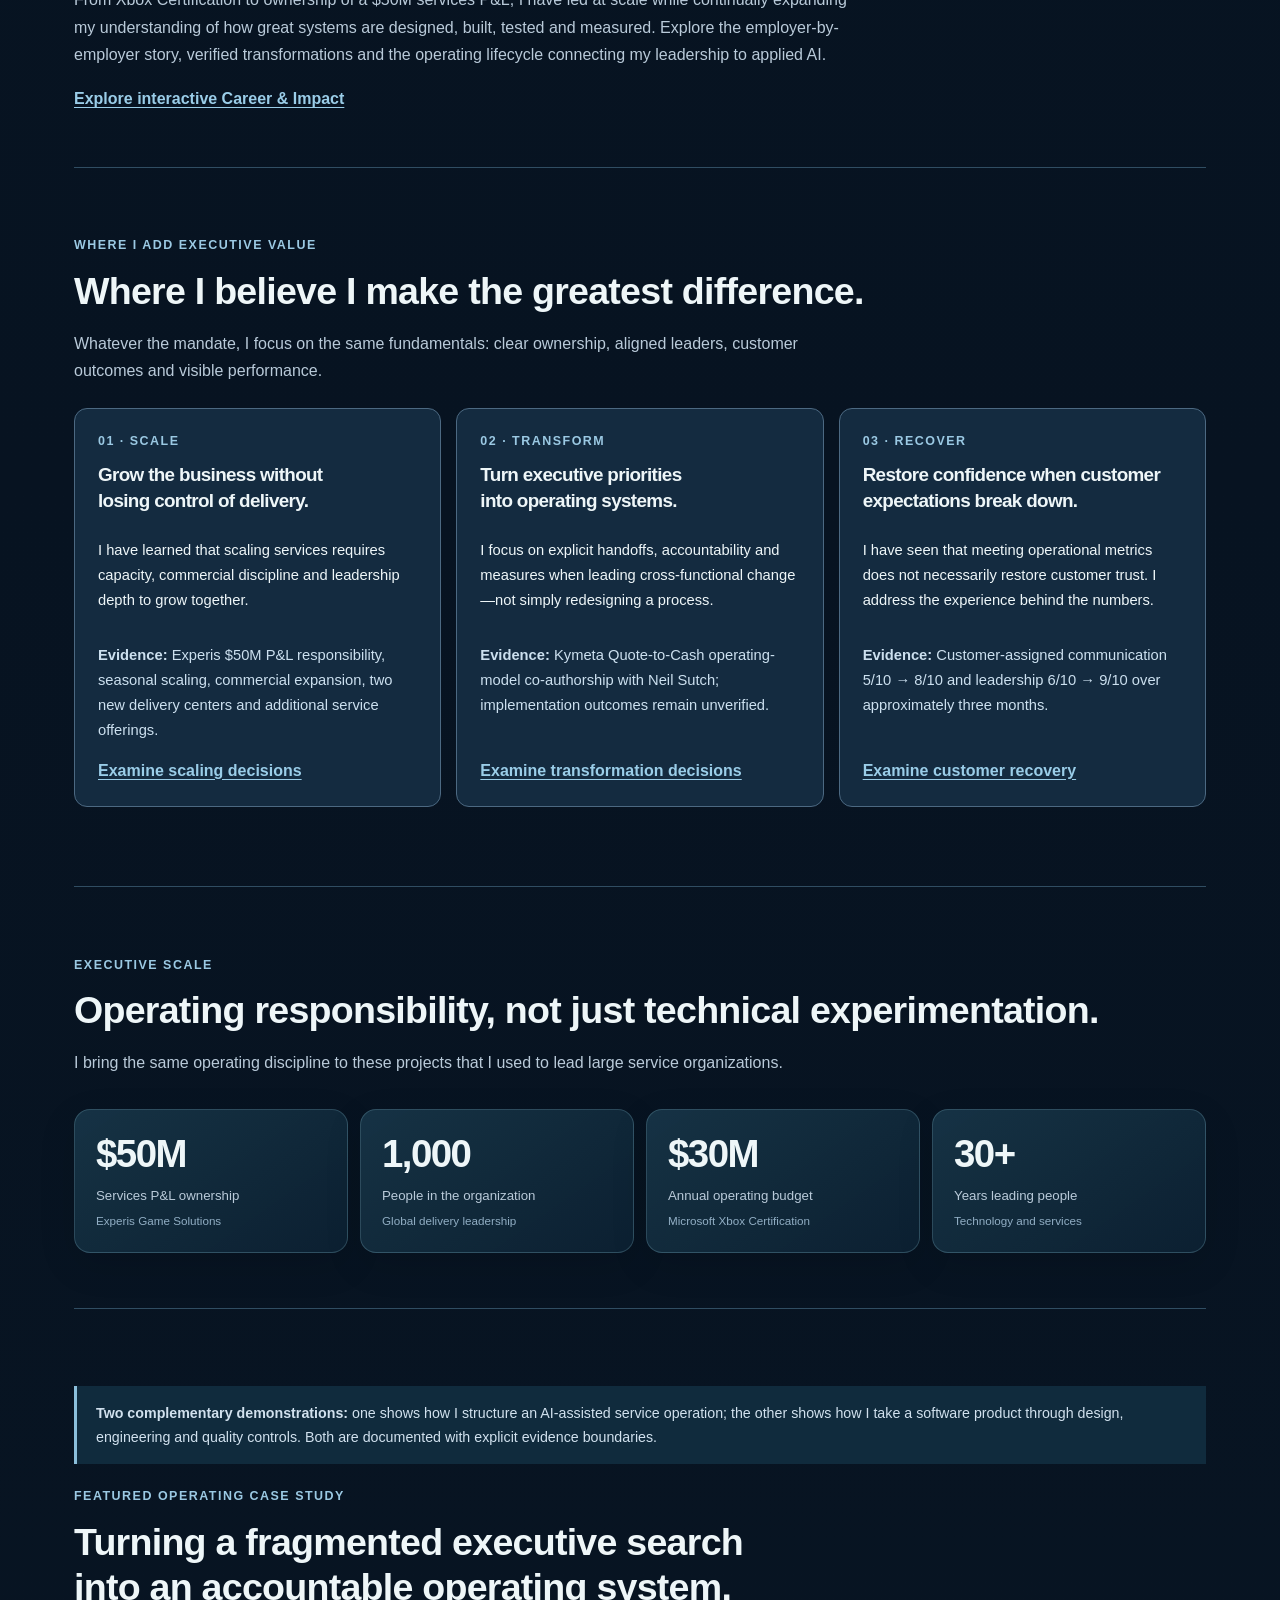
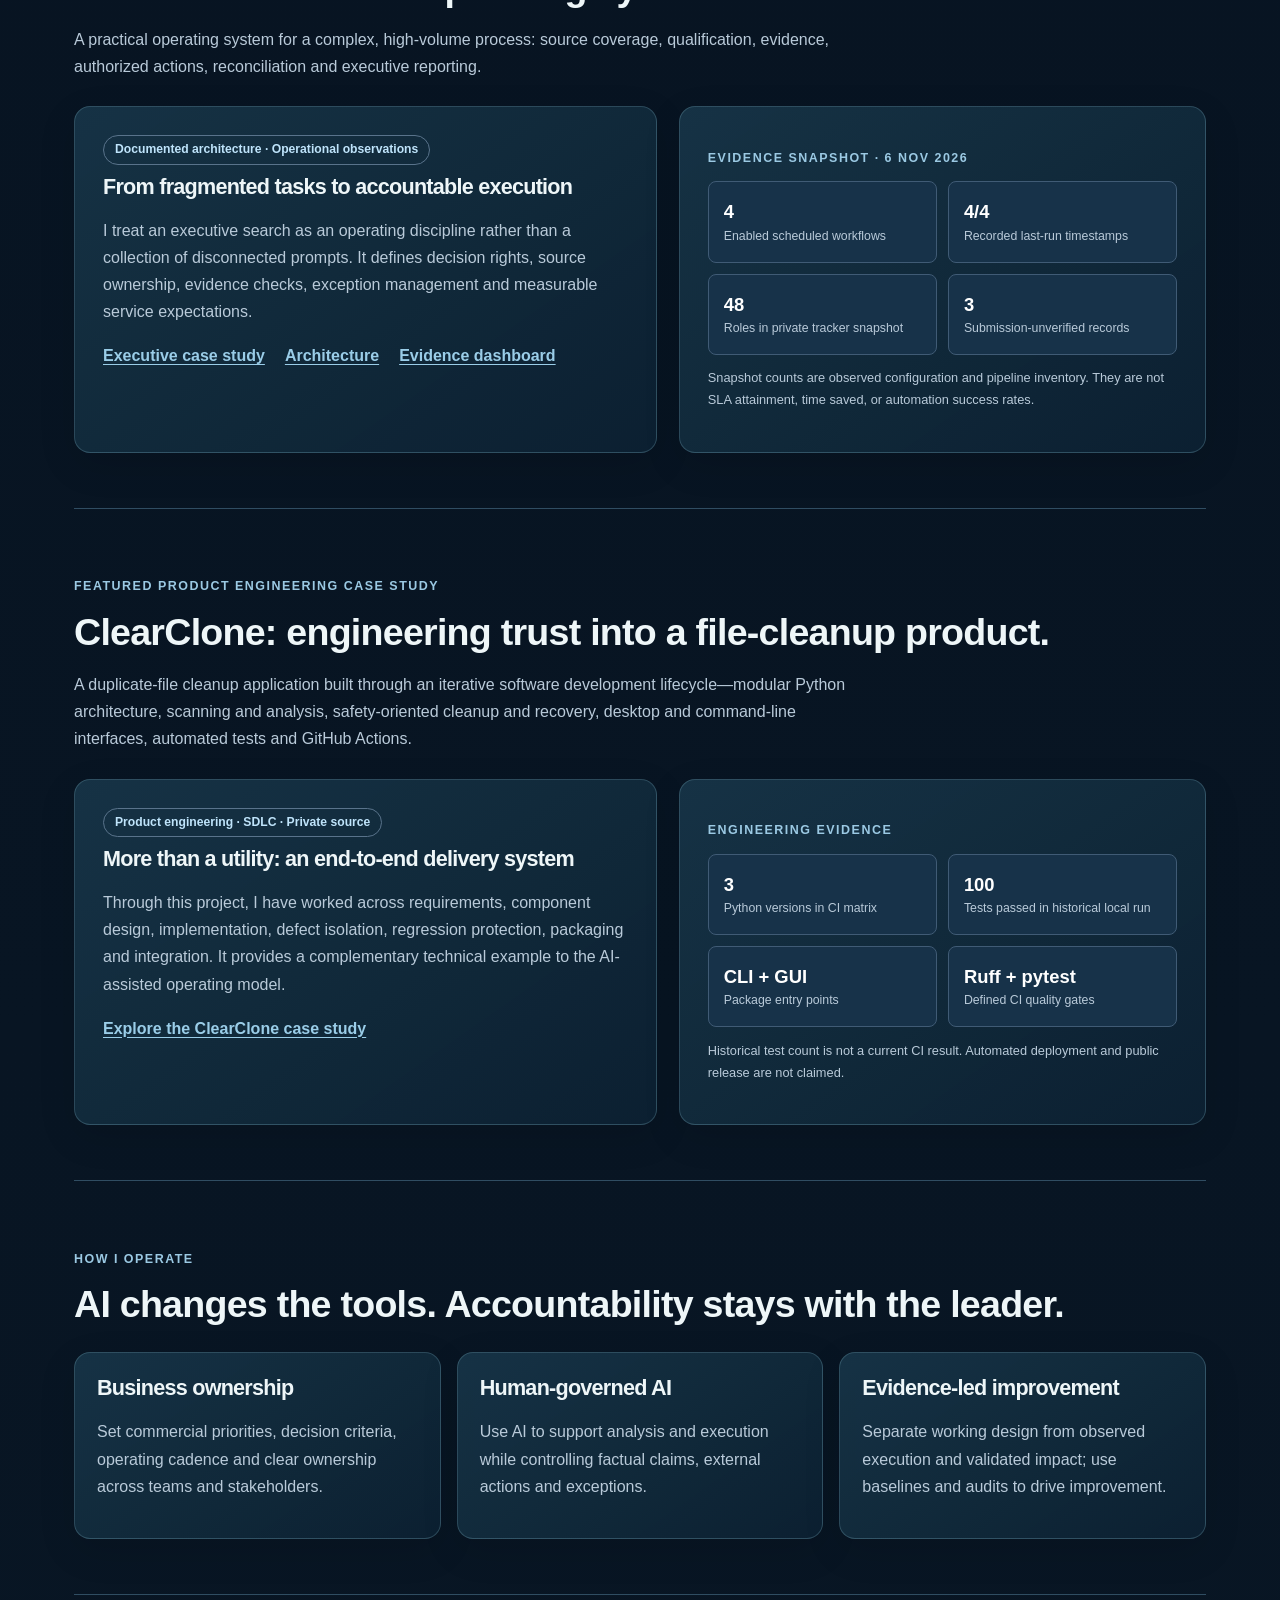
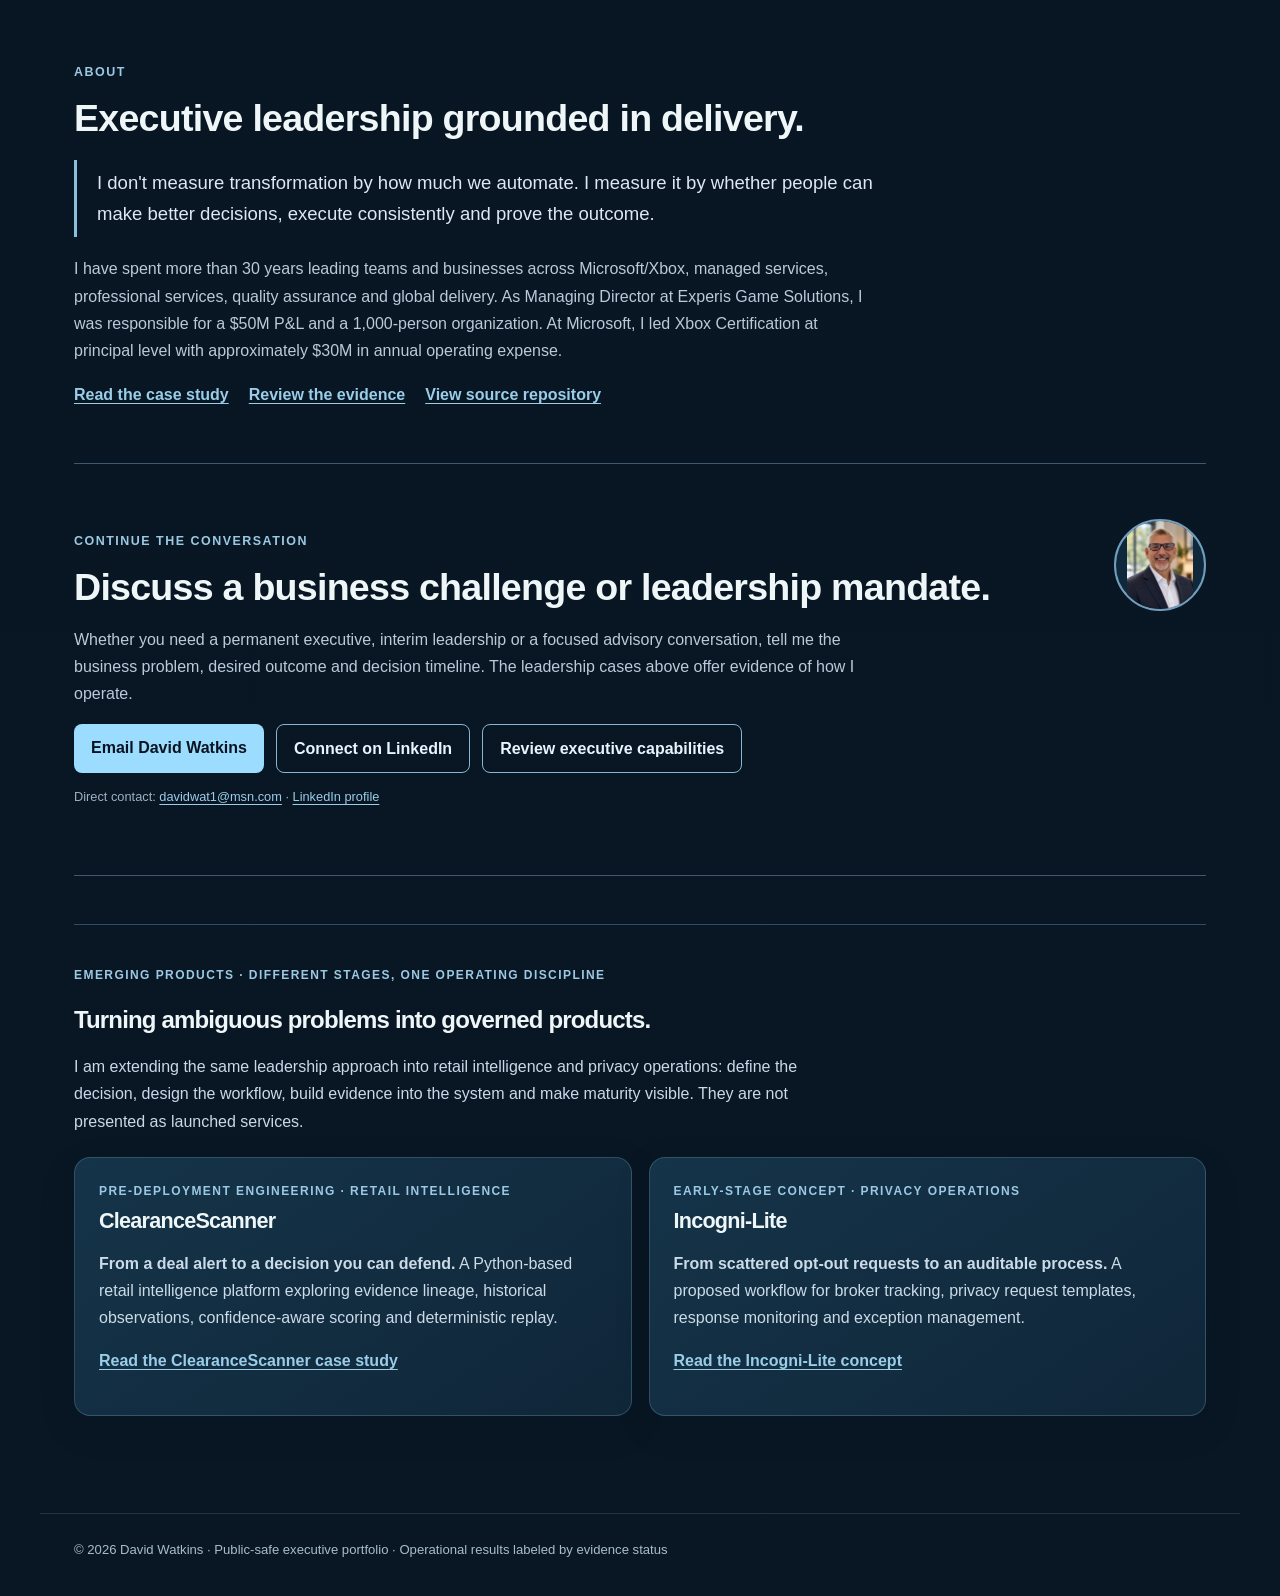
==== commit 081d42b8: "Create clear executive story journey and prioritize leadership cases" ====
--- a/index.html
+++ b/index.html
@@ -13,8 +13,9 @@
 /* Guided narrative: one challenge, three optional in-place follow-ups */
 .challenge-next{font-weight:800;color:#f0f7ff;margin:23px 0 11px}.challenge-paths{display:grid;gap:9px}.challenge-path{border:1px solid #526f89;border-radius:9px;background:#10263b}.challenge-path summary{padding:12px 16px;cursor:pointer;color:#e8f4ff;font-weight:700;list-style:none;display:flex;align-items:center;justify-content:space-between;gap:12px}.challenge-path summary::-webkit-details-marker{display:none}.challenge-path summary:after{content:"+";color:#8bd0ff;font-size:1.4rem}.challenge-path[open] summary:after{content:"−"}.challenge-path summary:focus-visible{outline:3px solid #fff;outline-offset:-3px}.challenge-path-answer{padding:0 16px 13px;border-top:1px solid #405b75}.challenge-path-answer p{margin-bottom:0;color:#d4e4f1}.challenge-deeper{border-top:1px solid #49627a;margin-top:21px;padding-top:12px}.challenge-deeper p{margin:4px 0 8px}.challenge-deeper a{font-weight:800}.challenge-return-note{display:block;color:#a7bbcb;font-size:.78rem;margin-top:7px}
 </style><link rel="stylesheet" href="assets/portfolio-polish.css"></head>
-<body><header><div class="wordmark">DAVID WATKINS</div><nav aria-label="Primary navigation"><a href="#challenges">Business challenges</a><a href="#engage">Work with me</a><a href="career.html#stories">Leadership evidence</a><a href="#work">Applied AI</a><a class="nav-contact" href="#connect">Contact</a></nav></header><main>
-<section class="hero executive-hero"><div class="executive-identity executive-identity-photo"><img src="watkins%20executive%20headshot.png" alt="Professional portrait of David Watkins" width="480" height="600" decoding="async" fetchpriority="high"><span class="executive-identity-caption">DAVID WATKINS<br><small>Executive Operations · Global Delivery</small></span></div><p class="eyebrow">David Watkins · Executive operations &amp; global service delivery</p><h1>I lead businesses through growth and change.<br><em>And help leaders solve the problems that stand in the way.</em></h1><p class="lead">I have led a $50M services P&amp;L, a 1,000-person delivery organization and Xbox Certification operations with approximately $30M in annual OPEX responsibility.</p><p class="intro">I bring business ownership, commercial judgment and leadership of leaders to scaling delivery organizations, strengthening customer outcomes and resolving complex cross-functional challenges. I also build and test AI-enabled operating workflows while keeping executive accountability with people.</p><div class="actions"><a class="primary" href="#connect">Discuss a business challenge</a><a class="secondary" href="career.html#stories">Explore leadership evidence</a></div><p class="hero-proof">Explore <a href="career.html#stories">seven documented leadership decisions</a> or <a href="#work">working technology projects</a>. <span class="hero-signature">Experience gives me judgment. Curiosity keeps me building.</span></p></section>
+<body><header><div class="wordmark">DAVID WATKINS</div><nav aria-label="Primary navigation"><a href="#start">Start here</a><a href="#challenges">Business challenges</a><a href="career.html#stories">Leadership stories</a><a href="#work">Applied AI</a><a class="nav-contact" href="#connect">Contact</a></nav></header><main>
+<section class="hero executive-hero"><div class="executive-identity executive-identity-photo"><img src="watkins%20executive%20headshot.png" alt="Professional portrait of David Watkins" width="480" height="600" decoding="async" fetchpriority="high"><span class="executive-identity-caption">DAVID WATKINS<br><small>Executive Operations · Global Delivery</small></span></div><p class="eyebrow">David Watkins · Executive operations &amp; global service delivery</p><h1>I lead businesses through growth and change.<br><em>And help leaders solve the problems that stand in the way.</em></h1><p class="lead">I have led a $50M services P&amp;L, a 1,000-person delivery organization and Xbox Certification operations with approximately $30M in annual OPEX responsibility.</p><p class="intro">I bring business ownership, commercial judgment and leadership of leaders to scaling delivery organizations, strengthening customer outcomes and resolving complex cross-functional challenges. I also build and test AI-enabled operating workflows while keeping executive accountability with people.</p><div class="actions"><a class="primary" href="#start">Explore my leadership stories</a><a class="secondary" href="#connect">Discuss a business challenge</a></div><p class="hero-proof">Explore <a href="career.html#stories">seven documented leadership decisions</a> or <a href="#work">working technology projects</a>. <span class="hero-signature">Experience gives me judgment. Curiosity keeps me building.</span></p></section>
+<section class="section story-journey" id="start" aria-labelledby="journey-title"><p class="eyebrow">Start here · The executive story in three steps</p><h2 id="journey-title">The challenges. The decisions. The results.</h2><p class="section-intro">If you're evaluating how I lead, start with one of these real business situations. Each story explains the challenge, the decisions I owned and what changed. Explore the detailed evidence when you want to go deeper.</p><div class="journey-grid"><article class="journey-card"><span class="journey-number">01 · Business scale</span><h3>Leading a $50M services business</h3><p>How I balanced growth, changing demand, commercial accountability and a delivery organization of approximately 1,000 people.</p><a href="career.html#story-scale">Read the scaling story →</a></article><article class="journey-card"><span class="journey-number">02 · Customer confidence</span><h3>Recovering a threatened client relationship</h3><p>How I reset priorities, restored delivery discipline and helped retain a Microsoft managed-services engagement at Atos.</p><a href="career.html#atos-recovery">Read the recovery story →</a></article><article class="journey-card"><span class="journey-number">03 · Operational transformation</span><h3>Improving Xbox Certification economics</h3><p>How operating decisions helped reduce certification expense while maintaining responsibility for a major certification program.</p><a href="career.html#story-certification">Read the certification story →</a></article></div><div class="journey-next"><a class="primary" href="career.html#stories">Browse all leadership stories</a><a class="secondary" href="#challenges">Explore by business challenge</a><a class="secondary" href="#work">See what I'm building with AI</a></div></section>
 <section class="section" id="challenges" aria-labelledby="challenges-title"><p class="eyebrow">Start with the challenge · Follow the decisions</p><h2 id="challenges-title">What problem are you trying to solve?</h2><p class="challenge-intro">I have spent much of my career helping organizations work through challenges that cross teams, customers and commercial priorities. Choose one below. I’ll tell you how I approached a comparable situation, and you can explore the part of the story that matters most to you—without leaving this page.</p><div class="challenge-list"><details class="challenge-item" open><summary><span class="challenge-label"><strong>Scaling the business</strong><small>Growth · Capacity · Leadership depth · Commercial discipline</small></span></summary><div class="challenge-body"><p class="challenge-prompt">My perspective</p><p>At Experis, I led a volatile, seasonal services business that had to scale capacity aggressively in both directions. My challenge was building flexibility without losing delivery and commercial control. I was accountable for a roughly $50M P&amp;L, delivery quality and customer commitments while building a leadership structure that could operate at greater scale.</p><p class="challenge-next">What would you like to explore next?</p><div class="challenge-paths"><details class="challenge-path"><summary>How did I lead through it?</summary><div class="challenge-path-answer"><p>I led through eight senior leaders rather than pulling every decision upward. I set the business's delivery goals and expectations, established clear accountability, and used recurring operating reviews to keep everyone aligned. That gave my leaders the authority to make decisions while remaining accountable for the results.</p></div></details><details class="challenge-path"><summary>What operating decisions did I make?</summary><div class="challenge-path-answer"><p>I used biweekly workforce forecasting and monthly and quarterly business reviews to connect client demand, capacity planning, delivery risks and commercial commitments.</p></div></details><details class="challenge-path"><summary>What changed—and what can I substantiate?</summary><div class="challenge-path-answer"><p>I led an organization of approximately 1,000 people at scale, helped launch delivery centers in Milwaukee and Budapest, added Meta as a client, negotiated an exclusive services arrangement with Amazon, and expanded compatibility testing, data analytics and telemetry, and mobile game testing readiness services. Headcount varied with seasonal demand.</p></div></details></div><div class="challenge-deeper"><p>Want to go deeper? I’ve documented the situation, my decisions and the evidence in the detailed case.</p><a href="career.html#story-scale">Explore my full scaling story in STAR/CARL →</a><span class="challenge-return-note">The detailed page includes a route back to these challenges.</span></div></div></details><details class="challenge-item"><summary><span class="challenge-label"><strong>Restoring customer confidence</strong><small>Escalations · Service recovery · Accountability</small></span></summary><div class="challenge-body"><p class="challenge-prompt">My perspective</p><p>At Experis, I faced a situation where most delivery KPIs were being met, but the customer was dissatisfied. Unannounced resource changes and unclear expectations of customer-facing roles had damaged trust. I needed to address the experience behind the metrics.</p><p class="challenge-next">What would you like to explore next?</p><div class="challenge-paths"><details class="challenge-path"><summary>How did I lead through it?</summary><div class="challenge-path-answer"><p>I personally led a formal corrective action plan. I made it clear that customer confidence was a leadership responsibility, not simply a reporting issue.</p></div></details><details class="challenge-path"><summary>What operating decisions did I make?</summary><div class="challenge-path-answer"><p>I introduced advance discussions about proposed resource changes, clarified customer-facing role expectations and strengthened incident tracking and reporting.</p></div></details><details class="challenge-path"><summary>What changed—and what can I substantiate?</summary><div class="challenge-path-answer"><p>Over approximately three months, customer-assigned communication ratings improved from 5/10 to 8/10 and leadership ratings from 6/10 to 9/10. These were two specific rating dimensions, not an overall CSAT index.</p></div></details></div><div class="challenge-deeper"><p>Want to go deeper? I’ve documented the situation, my decisions and the evidence in the detailed case.</p><a href="career.html#story-recovery">Explore my customer recovery story in STAR/CARL →</a><p class="challenge-alternative">A different kind of recovery: <a href="career.html#atos-recovery">how I helped retain a threatened Microsoft IAM managed-services account at Atos →</a></p><span class="challenge-return-note">The detailed page includes a route back to these challenges.</span></div></div></details><details class="challenge-item"><summary><span class="challenge-label"><strong>Aligning cross-functional operations</strong><small>Transformation · Ownership · Operating models · Handoffs</small></span></summary><div class="challenge-body"><p class="challenge-prompt">My perspective</p><p>At Kymeta, I worked on a challenge that crossed organizational boundaries: connecting commercial activity to customer delivery. As Chief of Staff to the GM, I helped translate an end-to-end business problem into a clearer operating model.</p><p class="challenge-next">What would you like to explore next?</p><div class="challenge-paths"><details class="challenge-path"><summary>How did I lead through it?</summary><div class="challenge-path-answer"><p>Neil Sutch and I jointly drove and co-authored the Quote-to-Cash initiative. I approached the work as a shared executive responsibility rather than a problem any one function could solve alone.</p></div></details><details class="challenge-path"><summary>What operating decisions did I make?</summary><div class="challenge-path-answer"><p>We focused on process ownership, handoffs and measures across the customer lifecycle. I also co-authored the Customer Success model, including KPIs, SLAs and feedback mechanisms.</p></div></details><details class="challenge-path"><summary>What changed—and what can I substantiate?</summary><div class="challenge-path-answer"><p>Neil Sutch and I co-authored the Quote-to-Cash operating model, defining the approach to ownership and cross-functional handoffs.</p></div></details></div><div class="challenge-deeper"><p>Want to go deeper? I’ve documented the situation, my decisions and the evidence in the detailed case.</p><a href="career.html#story-quote-to-cash">Explore my Quote-to-Cash story in STAR/CARL →</a><span class="challenge-return-note">The detailed page includes a route back to these challenges.</span></div></div></details><details class="challenge-item"><summary><span class="challenge-label"><strong>Improving operational efficiency</strong><small>Cost discipline · Quality · Repeatable execution</small></span></summary><div class="challenge-body"><p class="challenge-prompt">My perspective</p><p>At Microsoft, I led Xbox Certification at Principal level, with approximately $30M in annual operating expense and more than 1,000 submissions annually. The challenge was to improve the operating model while maintaining the quality and predictability expected of a platform certification service.</p><p class="challenge-next">What would you like to explore next?</p><div class="challenge-paths"><details class="challenge-path"><summary>How did I lead through it?</summary><div class="challenge-path-answer"><p>I treated certification as a service operation with accountability for stakeholders, capacity, quality and managed-service partners—not simply a technical test function.</p></div></details><details class="challenge-path"><summary>What operating decisions did I make?</summary><div class="challenge-path-answer"><p>I worked on the Premium Certification model, aligning service delivery and process decisions around a more efficient approach to certification.</p></div></details><details class="challenge-path"><summary>What changed—and what can I substantiate?</summary><div class="challenge-path-answer"><p>The Premium Certification model delivered a reported approximately 10% reduction in certification operating expense.</p></div></details></div><div class="challenge-deeper"><p>Want to go deeper? I’ve documented the situation, my decisions and the evidence in the detailed case.</p><a href="career.html#story-certification">Explore my certification story in STAR/CARL →</a><span class="challenge-return-note">The detailed page includes a route back to these challenges.</span></div></div></details><details class="challenge-item"><summary><span class="challenge-label"><strong>Turning AI and technology into accountable execution</strong><small>Automation · Governance · Evidence · Human oversight</small></span></summary><div class="challenge-body"><p class="challenge-prompt">My perspective</p><p>I see AI as a way to improve how work is performed, but only when the underlying process is clear. In my own projects, I have been applying the disciplines I used in services leadership to workflows that combine automation, software engineering and human decisions.</p><p class="challenge-next">What would you like to explore next?</p><div class="challenge-paths"><details class="challenge-path"><summary>How did I lead through it?</summary><div class="challenge-path-answer"><p>I define decision rights, approval boundaries and exception ownership before treating an automated step as reliable. I remain accountable for consequential decisions and factual claims.</p></div></details><details class="challenge-path"><summary>What operating decisions did I make?</summary><div class="challenge-path-answer"><p>I structure intake, qualification, evidence checks, governed action, reconciliation and reporting as a repeatable operating process. I also use testing and quality gates in software projects.</p></div></details><details class="challenge-path"><summary>What changed—and what can I substantiate?</summary><div class="challenge-path-answer"><p>My current work includes workflow designs, operating controls and technical projects that I am actively developing and evaluating.</p></div></details></div><div class="challenge-deeper"><p>Want to go deeper? I’ve documented the situation, my decisions and the evidence in the detailed case.</p><a href="case-studies/agentic-job-search.html">Explore my AI-assisted operations case study →</a><span class="challenge-return-note">The detailed page includes a route back to these challenges.</span></div></div></details></div><p class="challenge-footer">If your situation crosses several areas, <a href="#connect">tell me about the challenge you’re facing</a>. You can also <a href="career.html#stories">explore all seven leadership decisions</a>.</p></section>
 <section class="section engagement-section" id="engage" aria-labelledby="engage-title"><p class="eyebrow">How we can work together</p><h2 id="engage-title">Executive leadership, matched to the business challenge.</h2><p class="section-intro">I am available for permanent executive leadership roles, interim or fractional assignments, and selected advisory engagements. In each setting, I bring the same discipline to people, operations, customers and commercial outcomes.</p><div class="why-grid"><article class="why-card"><span class="eyebrow">Permanent leadership</span><h3>Own the business and build for the long term.</h3><p>VP/SVP operations, global delivery, professional and managed services, and enterprise transformation mandates.</p></article><article class="why-card"><span class="eyebrow">Interim or fractional</span><h3>Lead through a defined period of change.</h3><p>Executive capacity for growth, operating transitions, delivery stabilization and cross-functional execution.</p></article><article class="why-card"><span class="eyebrow">Advisory</span><h3>Help leadership teams make consequential decisions.</h3><p>Operating-model design, accountability, customer experience, service delivery governance and practical AI adoption.</p></article></div><p><a href="#connect">Start a conversation about your mandate</a> · <a href="career.html#stories">Review the supporting leadership decisions</a></p></section>
 <section class="discovery" id="explore" aria-labelledby="discovery-title"><div class="discovery-head"><div><p class="eyebrow">My decisions and the evidence behind them</p><h2 id="discovery-title">Business outcomes matter. The decisions behind them matter more.</h2></div><p>I have organized the evidence around business outcomes, the decisions I made and the leadership context behind them.</p></div><div class="impact-grid"><a class="impact-link" href="career.html#story-scale"><span class="impact-kicker">01 / Business scale</span><strong class="impact-number">$50M</strong><span class="impact-name">P&amp;L ownership</span><span class="impact-context">Experis · Global delivery and growth</span><span class="impact-open">Explore leadership decision →</span></a><a class="impact-link" href="career.html#story-certification"><span class="impact-kicker">02 / Operational efficiency</span><strong class="impact-number">10%</strong><span class="impact-name">Lower certification OPEX</span><span class="impact-context">Microsoft · Platform operating model</span><span class="impact-open">Explore leadership decision →</span></a><a class="impact-link" href="career.html#story-maritime"><span class="impact-kicker">03 / Customer recovery</span><strong class="impact-number">3 days</strong><span class="impact-name">Connectivity restored</span><span class="impact-context">Kymeta · Decision under uncertainty</span><span class="impact-open">Explore leadership decision →</span></a><a class="impact-link" href="career.html#story-telemetry"><span class="impact-kicker">04 / Engineering innovation</span><strong class="impact-number">Signals → scenarios</strong><span class="impact-name">Telemetry-driven test coverage</span><span class="impact-context">Experis · QA tools and service innovation</span><span class="impact-open">Explore leadership decision →</span></a></div><p class="fine" style="margin-top:17px"><strong>Reading the evidence:</strong> $50M is business P&amp;L responsibility; 10% is a reported operating-cost reduction; three days is a documented restoration timeline; telemetry-led readiness confidence is qualitative, not a measured percentage.</p><div class="discovery-foot"><a href="career.html#stories">Browse all seven leadership stories →</a><span>Explore by outcome, employer or technology.</span><a href="career.html#competencies">Match evidence to executive competencies →</a></div></section><section class="section" aria-labelledby="career-feature"><p class="eyebrow">Featured · Executive career story</p><h2 id="career-feature">A career of leading—and learning how to build.</h2><p class="section-intro">From Xbox Certification to ownership of a $50M services P&amp;L, I have led at scale while continually expanding my understanding of how great systems are designed, built, tested and measured. Explore the employer-by-employer story, verified transformations and the operating lifecycle connecting my leadership to applied AI.</p><div class="links"><a href="career.html">Explore interactive Career &amp; Impact</a></div></section><section class="section" id="why"><p class="eyebrow">Where I add executive value</p><h2>Where I believe I make the greatest difference.</h2><p class="section-intro">Whatever the mandate, I focus on the same fundamentals: clear ownership, aligned leaders, customer outcomes and visible performance.</p><div class="why-grid"><article class="why-card"><span class="eyebrow">01 · Scale</span><h3>Grow the business without losing control of delivery.</h3><p>I have learned that scaling services requires capacity, commercial discipline and leadership depth to grow together.</p><p class="why-proof"><strong>Evidence:</strong> Experis $50M P&amp;L responsibility, seasonal scaling, commercial expansion, two new delivery centers and additional service offerings.</p><a href="career.html#story-scale">Examine scaling decisions</a></article><article class="why-card"><span class="eyebrow">02 · Transform</span><h3>Turn executive priorities into operating systems.</h3><p>I focus on explicit handoffs, accountability and measures when leading cross-functional change—not simply redesigning a process.</p><p class="why-proof"><strong>Evidence:</strong> Kymeta Quote-to-Cash operating-model co-authorship with Neil Sutch; implementation outcomes remain unverified.</p><a href="career.html#story-quote-to-cash">Examine transformation decisions</a></article><article class="why-card"><span class="eyebrow">03 · Recover</span><h3>Restore confidence when customer expectations break down.</h3><p>I have seen that meeting operational metrics does not necessarily restore customer trust. I address the experience behind the numbers.</p><p class="why-proof"><strong>Evidence:</strong> Customer-assigned communication 5/10 → 8/10 and leadership 6/10 → 9/10 over approximately three months.</p><a href="career.html#story-recovery">Examine customer recovery</a></article></div></section><section class="section" id="leadership"><p class="eyebrow">Executive scale</p><h2>Operating responsibility, not just technical experimentation.</h2><p class="section-intro">I bring the same operating discipline to these projects that I used to lead large service organizations.</p><div class="stats"><div class="stat"><strong>$50M</strong><span>Services P&amp;L ownership</span><small>Experis Game Solutions</small></div><div class="stat"><strong>1,000</strong><span>People in the organization</span><small>Global delivery leadership</small></div><div class="stat"><strong>$30M</strong><span>Annual operating budget</span><small>Microsoft Xbox Certification</small></div><div class="stat"><strong>30+</strong><span>Years leading people</span><small>Technology and services</small></div></div></section>
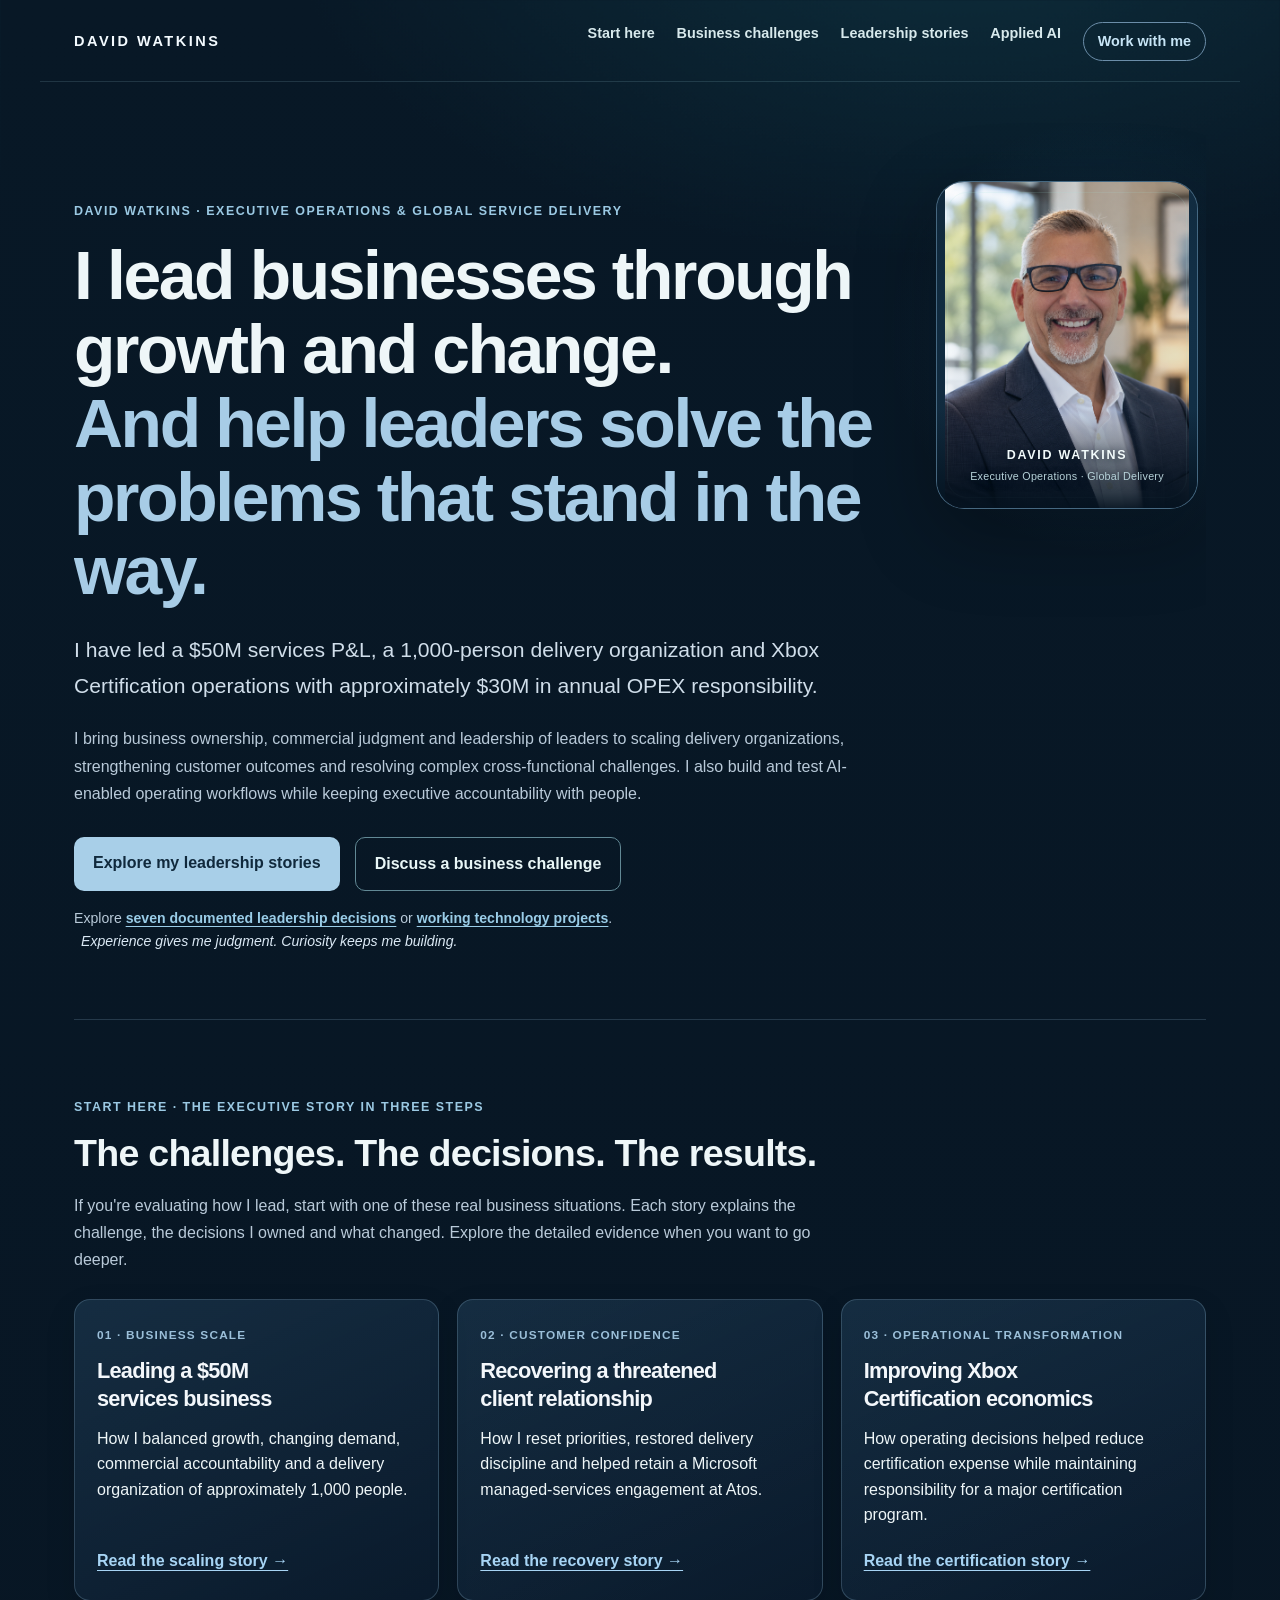
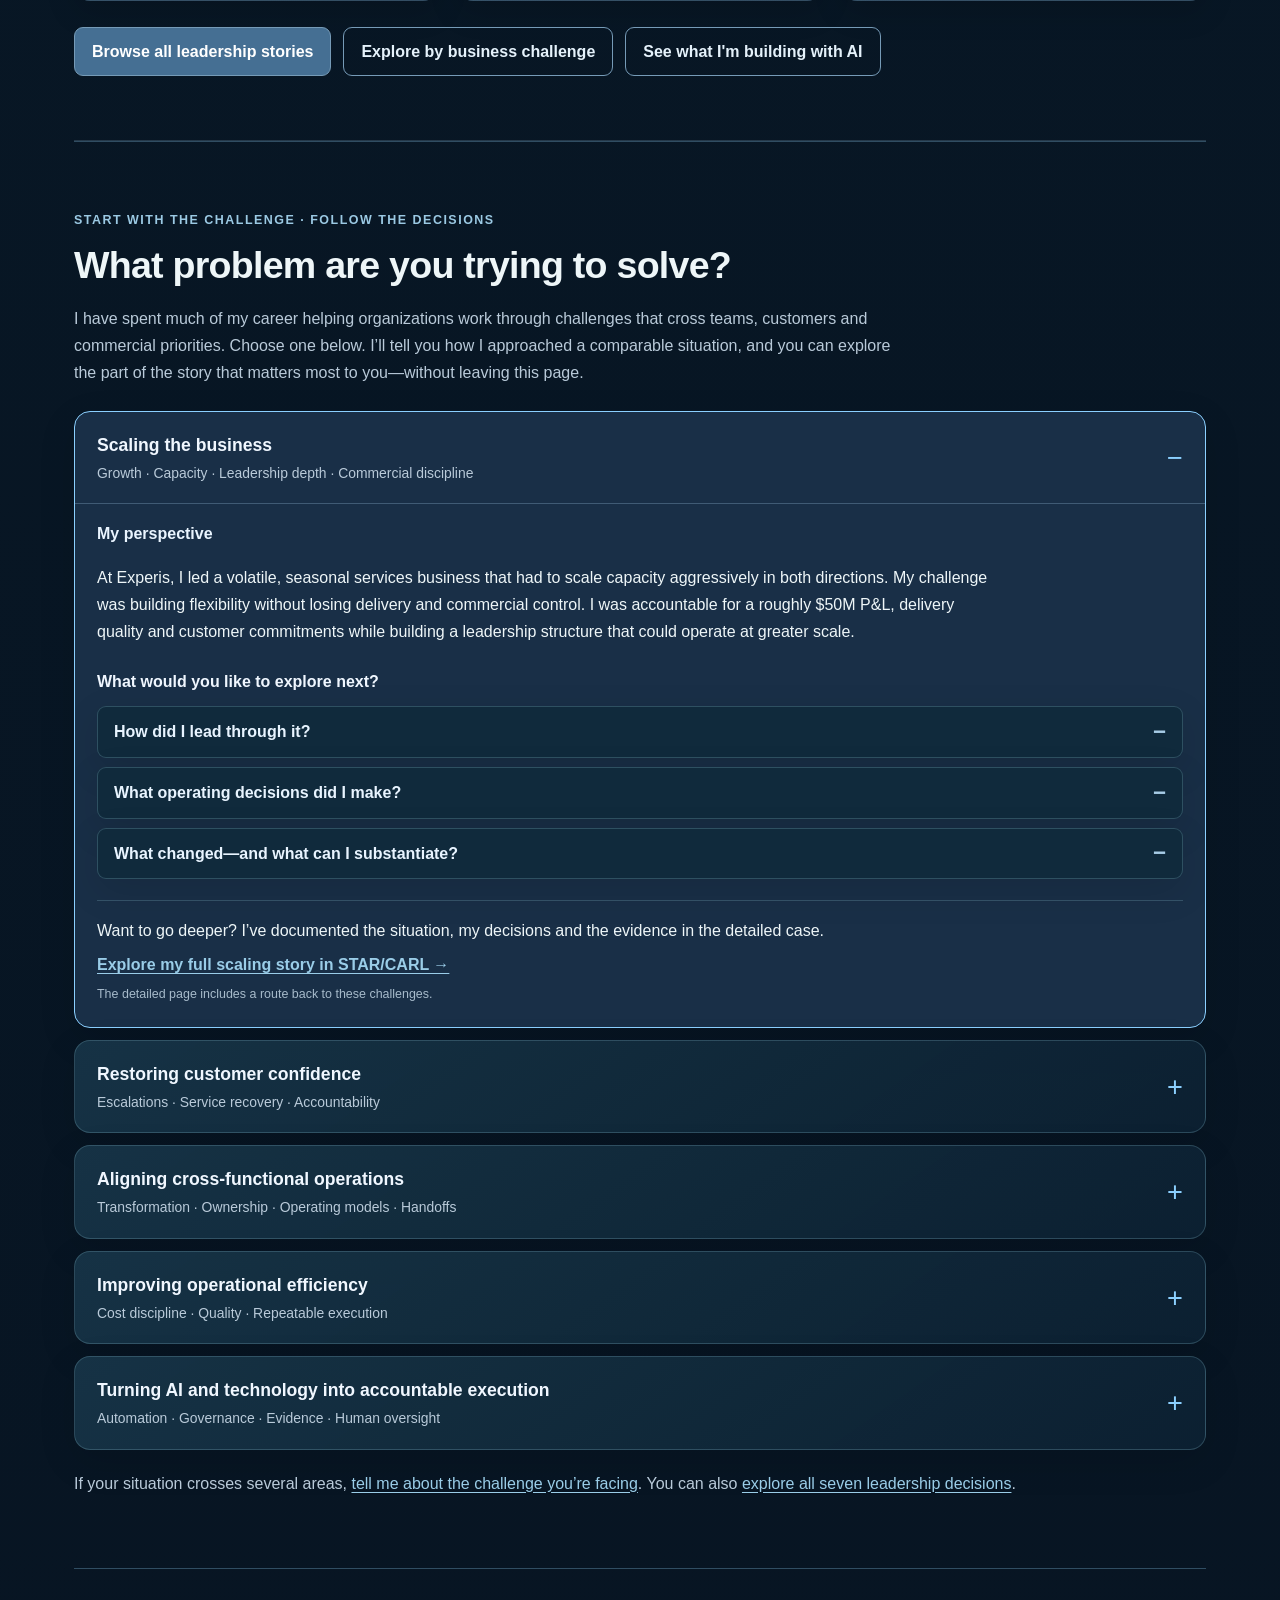
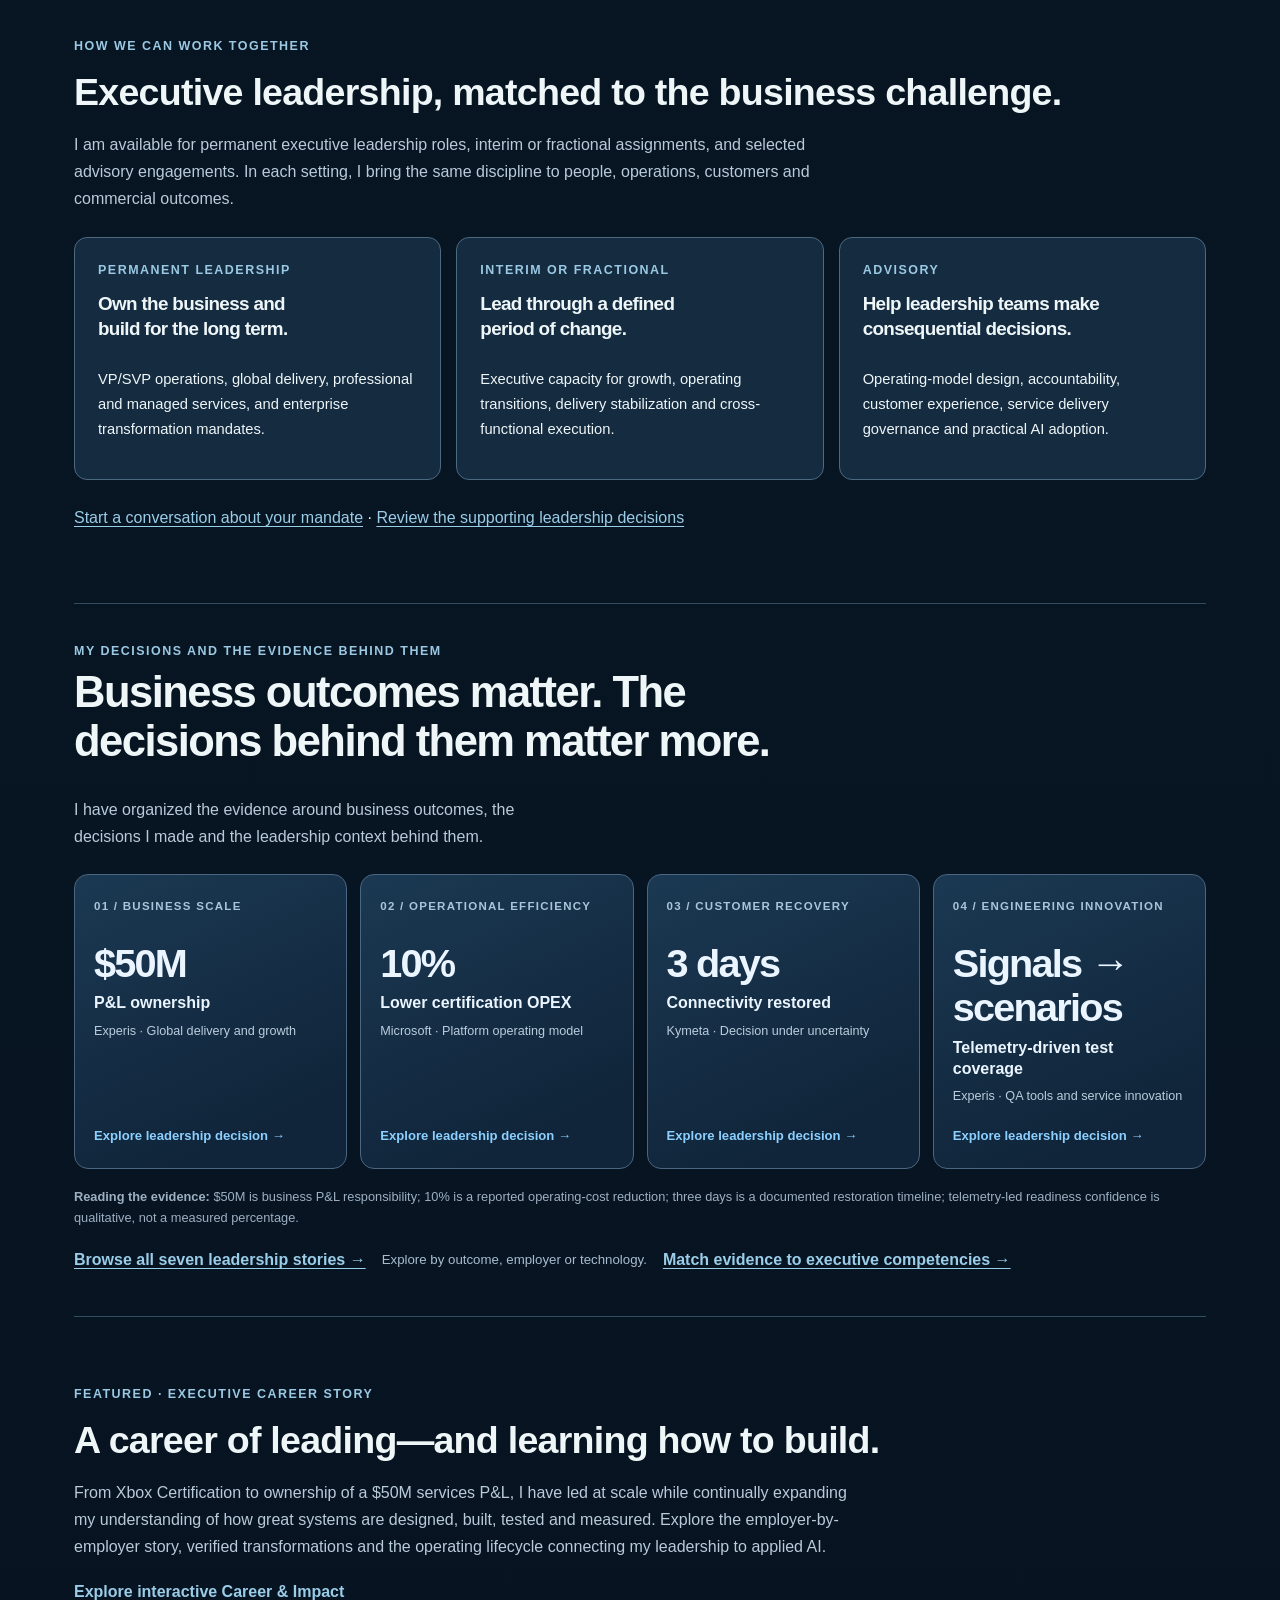
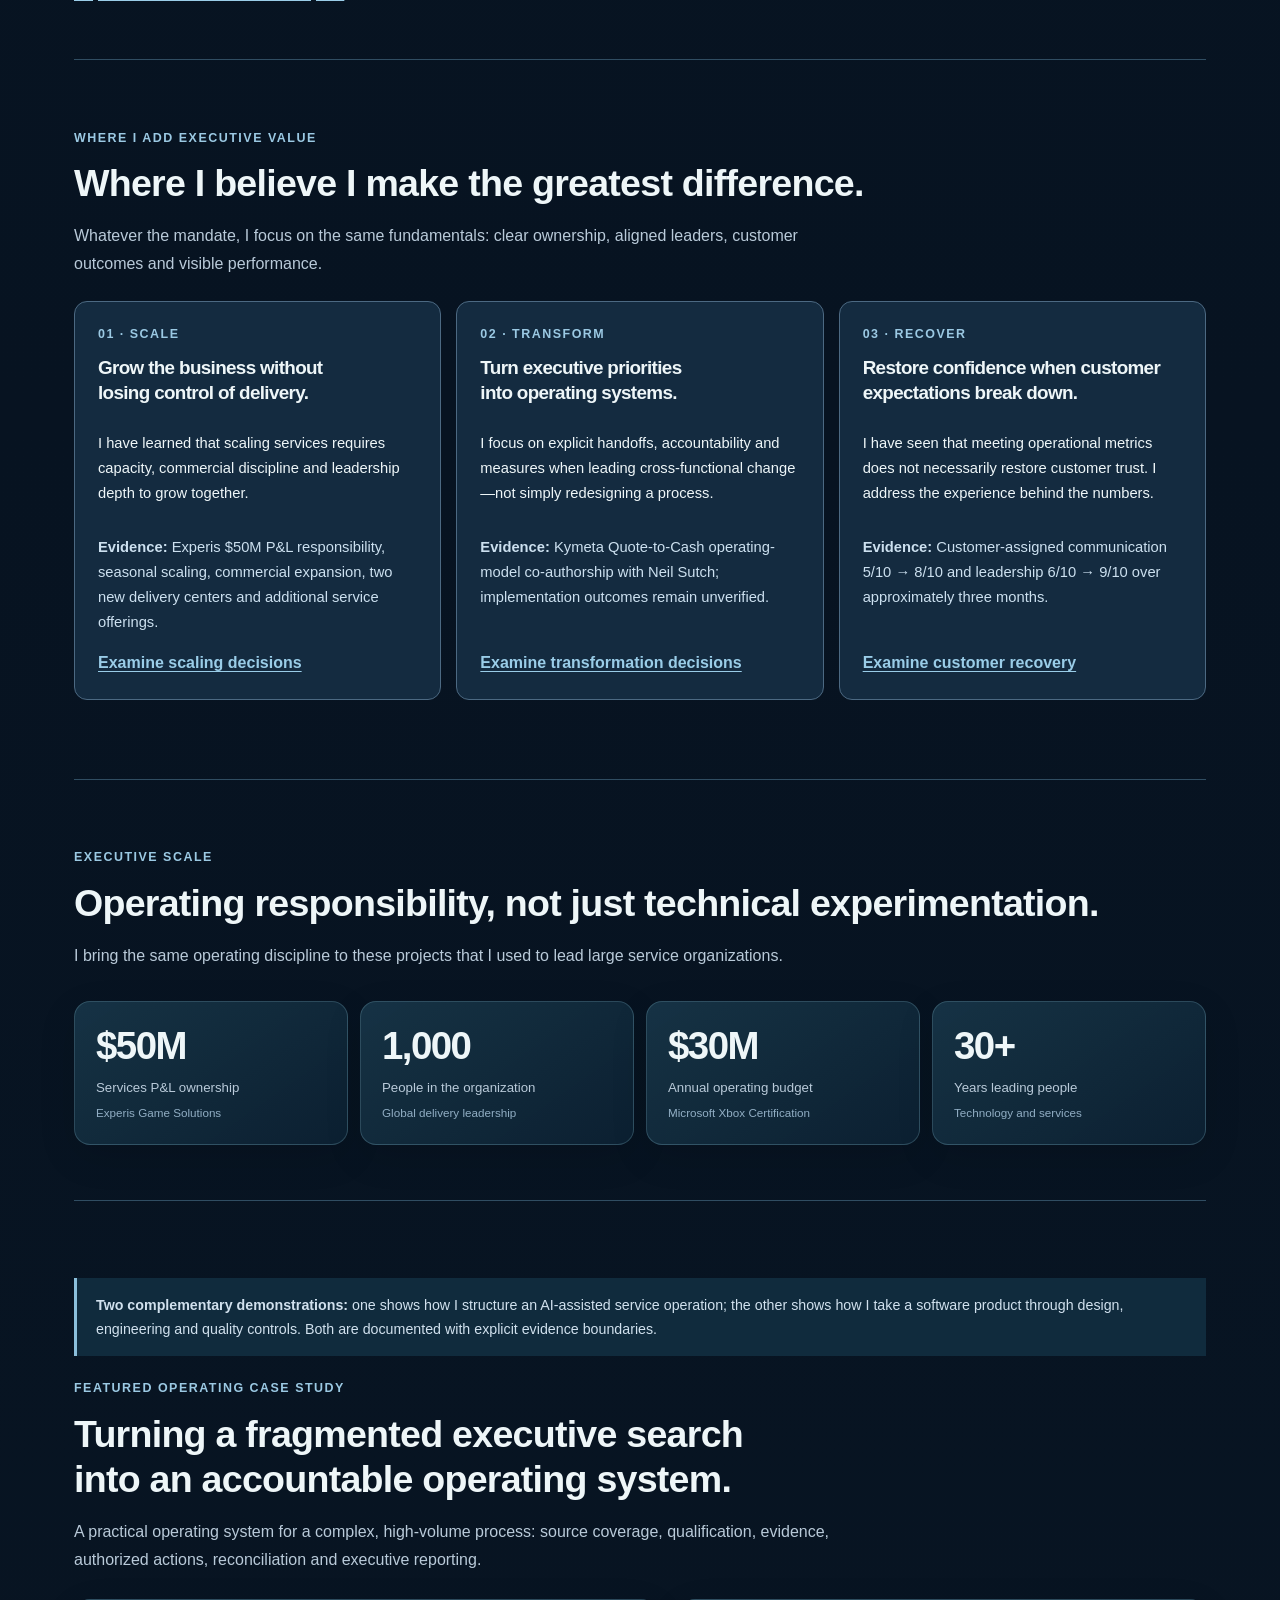
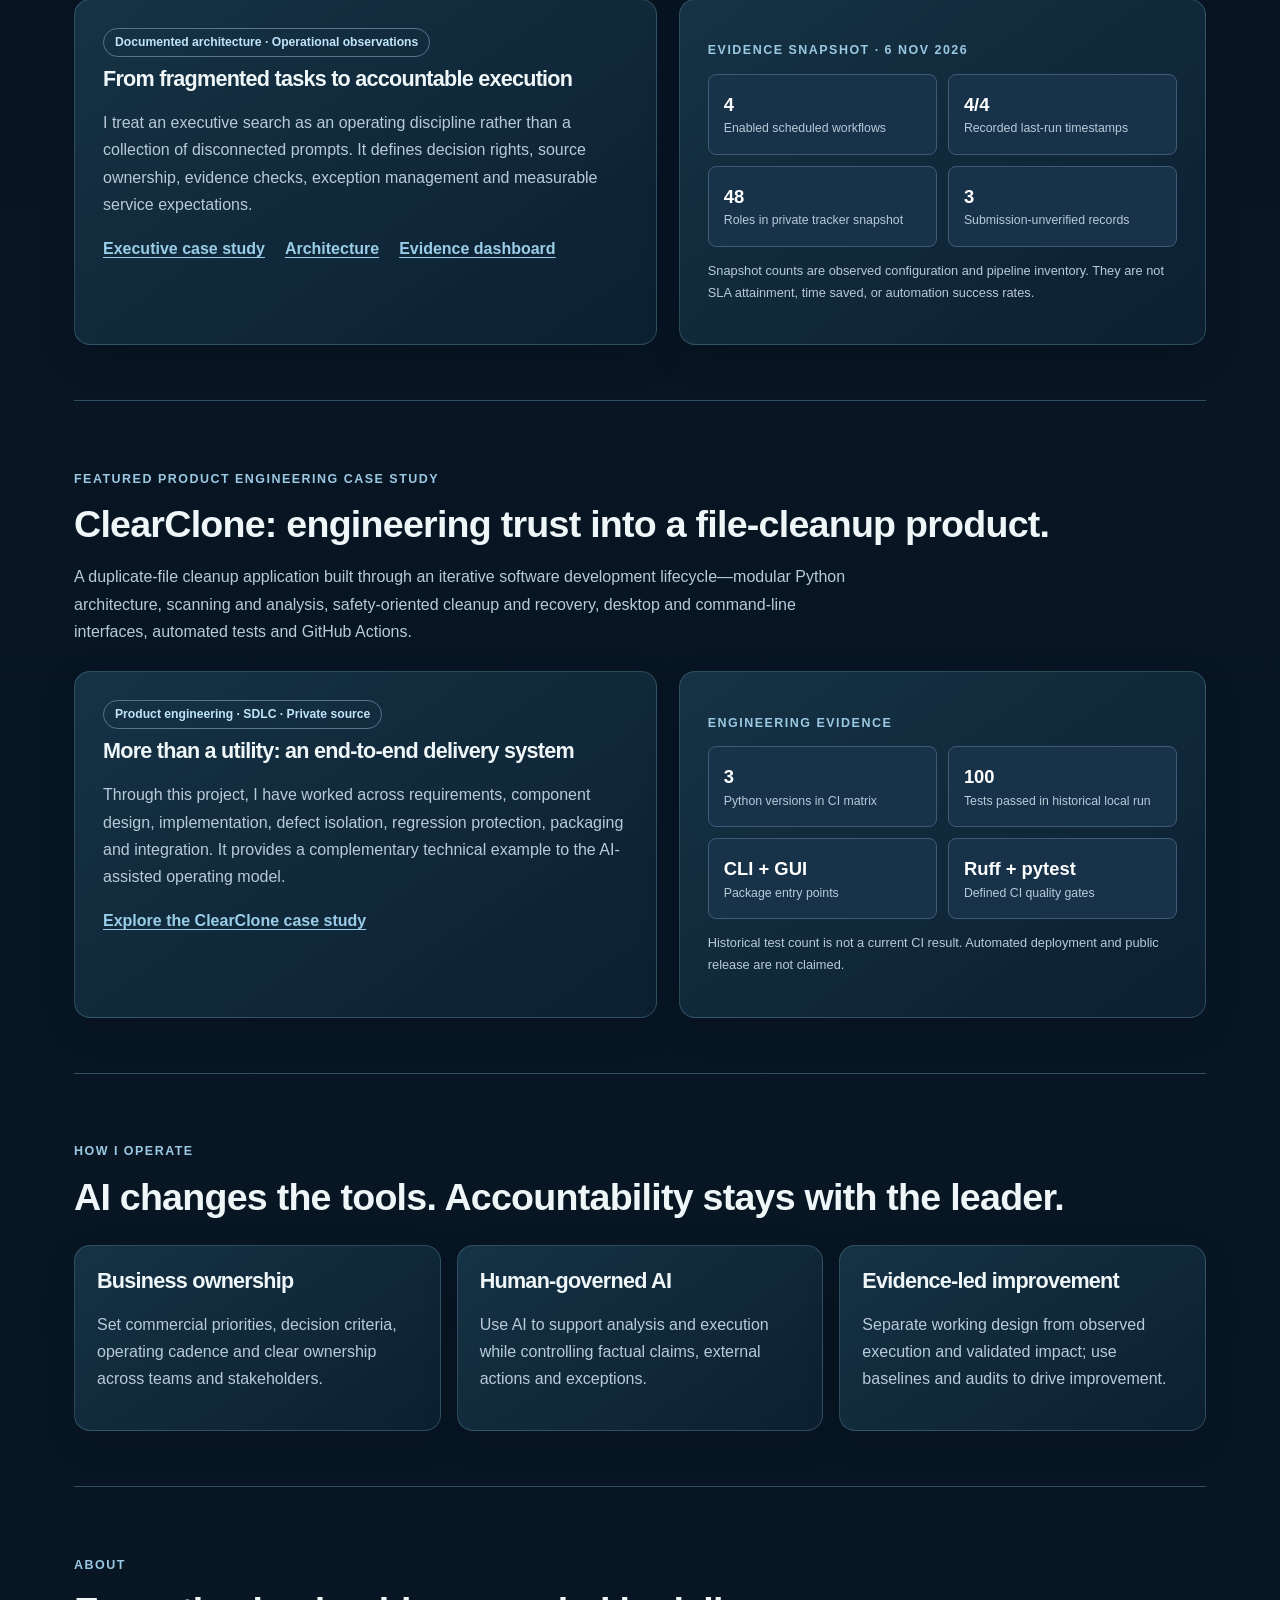
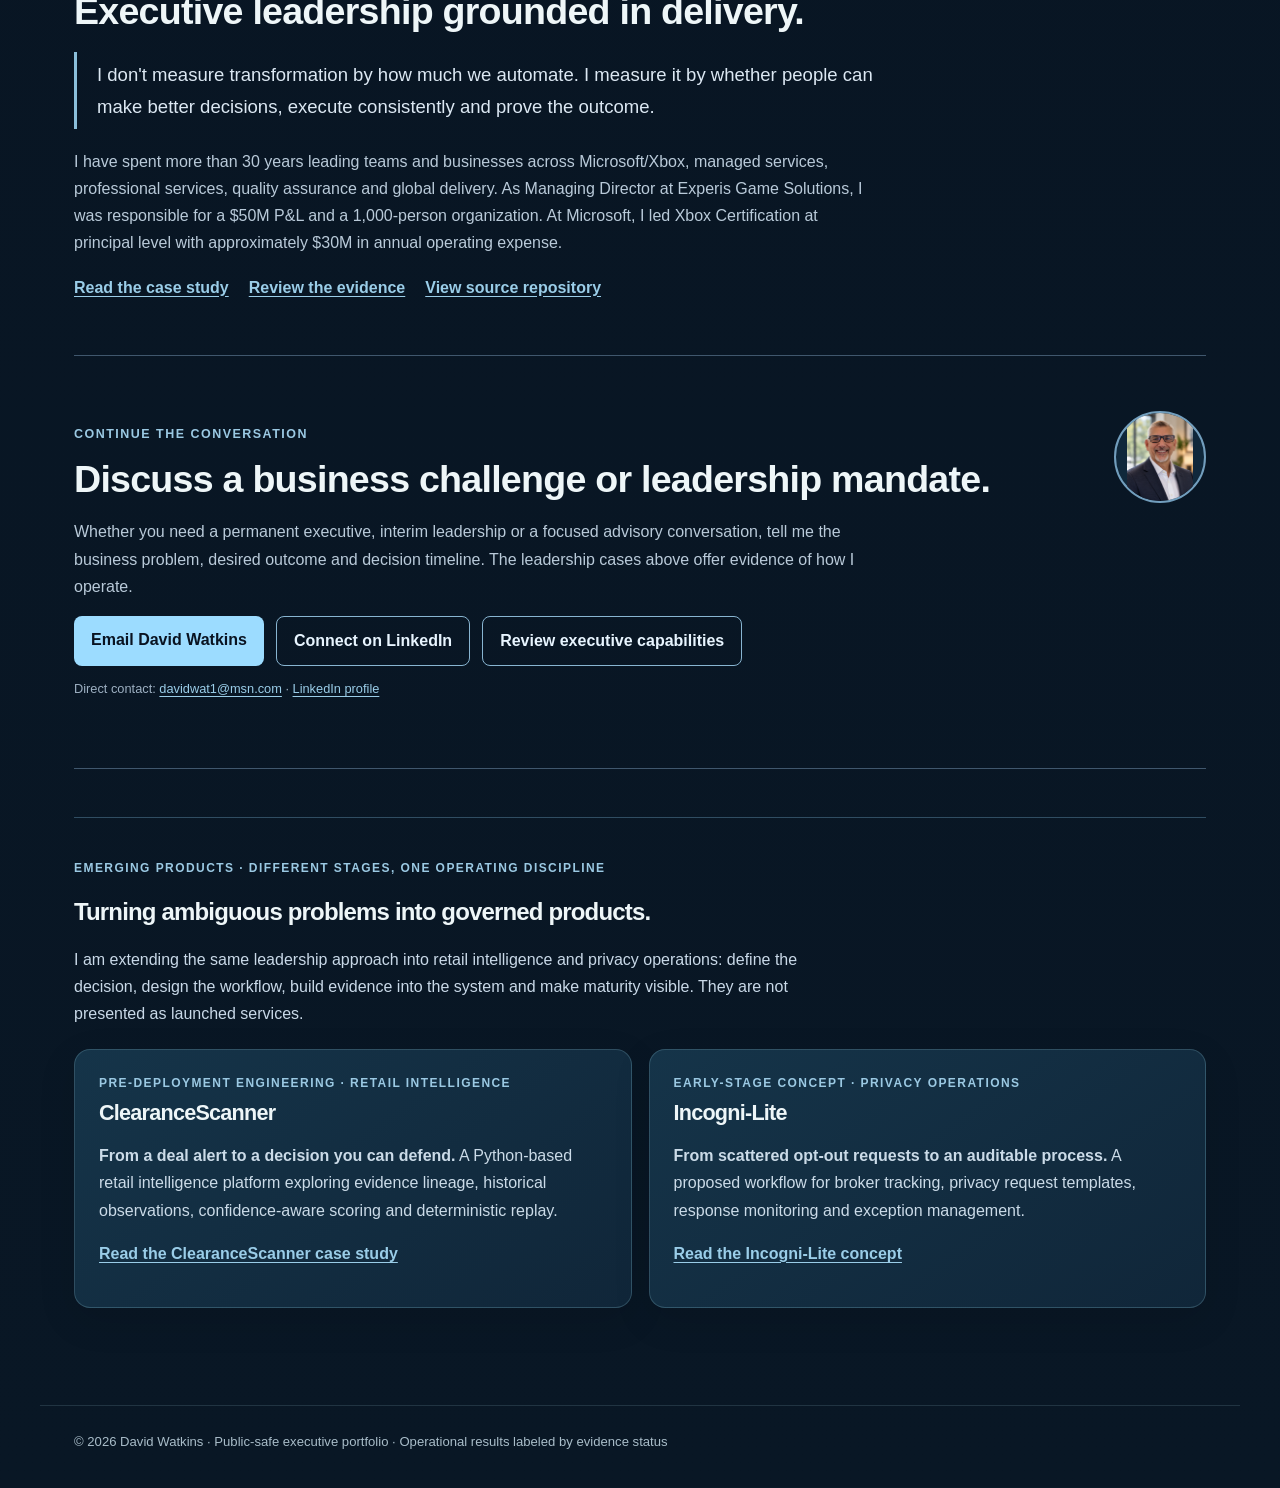
==== commit ba1df5ee: "Put Work with me last in homepage navigation after Applied AI" ====
--- a/index.html
+++ b/index.html
@@ -13,7 +13,7 @@
 /* Guided narrative: one challenge, three optional in-place follow-ups */
 .challenge-next{font-weight:800;color:#f0f7ff;margin:23px 0 11px}.challenge-paths{display:grid;gap:9px}.challenge-path{border:1px solid #526f89;border-radius:9px;background:#10263b}.challenge-path summary{padding:12px 16px;cursor:pointer;color:#e8f4ff;font-weight:700;list-style:none;display:flex;align-items:center;justify-content:space-between;gap:12px}.challenge-path summary::-webkit-details-marker{display:none}.challenge-path summary:after{content:"+";color:#8bd0ff;font-size:1.4rem}.challenge-path[open] summary:after{content:"−"}.challenge-path summary:focus-visible{outline:3px solid #fff;outline-offset:-3px}.challenge-path-answer{padding:0 16px 13px;border-top:1px solid #405b75}.challenge-path-answer p{margin-bottom:0;color:#d4e4f1}.challenge-deeper{border-top:1px solid #49627a;margin-top:21px;padding-top:12px}.challenge-deeper p{margin:4px 0 8px}.challenge-deeper a{font-weight:800}.challenge-return-note{display:block;color:#a7bbcb;font-size:.78rem;margin-top:7px}
 </style><link rel="stylesheet" href="assets/portfolio-polish.css"></head>
-<body><header><div class="wordmark">DAVID WATKINS</div><nav aria-label="Primary navigation"><a href="#start">Start here</a><a href="#challenges">Business challenges</a><a href="career.html#stories">Leadership stories</a><a href="#work">Applied AI</a><a class="nav-contact" href="#connect">Contact</a></nav></header><main>
+<body><header><div class="wordmark">DAVID WATKINS</div><nav aria-label="Primary navigation"><a href="#start">Start here</a><a href="#challenges">Business challenges</a><a href="career.html#stories">Leadership stories</a><a href="#work">Applied AI</a><a class="nav-contact" href="#engage">Work with me</a></nav></header><main>
 <section class="hero executive-hero"><div class="executive-identity executive-identity-photo"><img src="watkins%20executive%20headshot.png" alt="Professional portrait of David Watkins" width="480" height="600" decoding="async" fetchpriority="high"><span class="executive-identity-caption">DAVID WATKINS<br><small>Executive Operations · Global Delivery</small></span></div><p class="eyebrow">David Watkins · Executive operations &amp; global service delivery</p><h1>I lead businesses through growth and change.<br><em>And help leaders solve the problems that stand in the way.</em></h1><p class="lead">I have led a $50M services P&amp;L, a 1,000-person delivery organization and Xbox Certification operations with approximately $30M in annual OPEX responsibility.</p><p class="intro">I bring business ownership, commercial judgment and leadership of leaders to scaling delivery organizations, strengthening customer outcomes and resolving complex cross-functional challenges. I also build and test AI-enabled operating workflows while keeping executive accountability with people.</p><div class="actions"><a class="primary" href="#start">Explore my leadership stories</a><a class="secondary" href="#connect">Discuss a business challenge</a></div><p class="hero-proof">Explore <a href="career.html#stories">seven documented leadership decisions</a> or <a href="#work">working technology projects</a>. <span class="hero-signature">Experience gives me judgment. Curiosity keeps me building.</span></p></section>
 <section class="section story-journey" id="start" aria-labelledby="journey-title"><p class="eyebrow">Start here · The executive story in three steps</p><h2 id="journey-title">The challenges. The decisions. The results.</h2><p class="section-intro">If you're evaluating how I lead, start with one of these real business situations. Each story explains the challenge, the decisions I owned and what changed. Explore the detailed evidence when you want to go deeper.</p><div class="journey-grid"><article class="journey-card"><span class="journey-number">01 · Business scale</span><h3>Leading a $50M services business</h3><p>How I balanced growth, changing demand, commercial accountability and a delivery organization of approximately 1,000 people.</p><a href="career.html#story-scale">Read the scaling story →</a></article><article class="journey-card"><span class="journey-number">02 · Customer confidence</span><h3>Recovering a threatened client relationship</h3><p>How I reset priorities, restored delivery discipline and helped retain a Microsoft managed-services engagement at Atos.</p><a href="career.html#atos-recovery">Read the recovery story →</a></article><article class="journey-card"><span class="journey-number">03 · Operational transformation</span><h3>Improving Xbox Certification economics</h3><p>How operating decisions helped reduce certification expense while maintaining responsibility for a major certification program.</p><a href="career.html#story-certification">Read the certification story →</a></article></div><div class="journey-next"><a class="primary" href="career.html#stories">Browse all leadership stories</a><a class="secondary" href="#challenges">Explore by business challenge</a><a class="secondary" href="#work">See what I'm building with AI</a></div></section>
 <section class="section" id="challenges" aria-labelledby="challenges-title"><p class="eyebrow">Start with the challenge · Follow the decisions</p><h2 id="challenges-title">What problem are you trying to solve?</h2><p class="challenge-intro">I have spent much of my career helping organizations work through challenges that cross teams, customers and commercial priorities. Choose one below. I’ll tell you how I approached a comparable situation, and you can explore the part of the story that matters most to you—without leaving this page.</p><div class="challenge-list"><details class="challenge-item" open><summary><span class="challenge-label"><strong>Scaling the business</strong><small>Growth · Capacity · Leadership depth · Commercial discipline</small></span></summary><div class="challenge-body"><p class="challenge-prompt">My perspective</p><p>At Experis, I led a volatile, seasonal services business that had to scale capacity aggressively in both directions. My challenge was building flexibility without losing delivery and commercial control. I was accountable for a roughly $50M P&amp;L, delivery quality and customer commitments while building a leadership structure that could operate at greater scale.</p><p class="challenge-next">What would you like to explore next?</p><div class="challenge-paths"><details class="challenge-path"><summary>How did I lead through it?</summary><div class="challenge-path-answer"><p>I led through eight senior leaders rather than pulling every decision upward. I set the business's delivery goals and expectations, established clear accountability, and used recurring operating reviews to keep everyone aligned. That gave my leaders the authority to make decisions while remaining accountable for the results.</p></div></details><details class="challenge-path"><summary>What operating decisions did I make?</summary><div class="challenge-path-answer"><p>I used biweekly workforce forecasting and monthly and quarterly business reviews to connect client demand, capacity planning, delivery risks and commercial commitments.</p></div></details><details class="challenge-path"><summary>What changed—and what can I substantiate?</summary><div class="challenge-path-answer"><p>I led an organization of approximately 1,000 people at scale, helped launch delivery centers in Milwaukee and Budapest, added Meta as a client, negotiated an exclusive services arrangement with Amazon, and expanded compatibility testing, data analytics and telemetry, and mobile game testing readiness services. Headcount varied with seasonal demand.</p></div></details></div><div class="challenge-deeper"><p>Want to go deeper? I’ve documented the situation, my decisions and the evidence in the detailed case.</p><a href="career.html#story-scale">Explore my full scaling story in STAR/CARL →</a><span class="challenge-return-note">The detailed page includes a route back to these challenges.</span></div></div></details><details class="challenge-item"><summary><span class="challenge-label"><strong>Restoring customer confidence</strong><small>Escalations · Service recovery · Accountability</small></span></summary><div class="challenge-body"><p class="challenge-prompt">My perspective</p><p>At Experis, I faced a situation where most delivery KPIs were being met, but the customer was dissatisfied. Unannounced resource changes and unclear expectations of customer-facing roles had damaged trust. I needed to address the experience behind the metrics.</p><p class="challenge-next">What would you like to explore next?</p><div class="challenge-paths"><details class="challenge-path"><summary>How did I lead through it?</summary><div class="challenge-path-answer"><p>I personally led a formal corrective action plan. I made it clear that customer confidence was a leadership responsibility, not simply a reporting issue.</p></div></details><details class="challenge-path"><summary>What operating decisions did I make?</summary><div class="challenge-path-answer"><p>I introduced advance discussions about proposed resource changes, clarified customer-facing role expectations and strengthened incident tracking and reporting.</p></div></details><details class="challenge-path"><summary>What changed—and what can I substantiate?</summary><div class="challenge-path-answer"><p>Over approximately three months, customer-assigned communication ratings improved from 5/10 to 8/10 and leadership ratings from 6/10 to 9/10. These were two specific rating dimensions, not an overall CSAT index.</p></div></details></div><div class="challenge-deeper"><p>Want to go deeper? I’ve documented the situation, my decisions and the evidence in the detailed case.</p><a href="career.html#story-recovery">Explore my customer recovery story in STAR/CARL →</a><p class="challenge-alternative">A different kind of recovery: <a href="career.html#atos-recovery">how I helped retain a threatened Microsoft IAM managed-services account at Atos →</a></p><span class="challenge-return-note">The detailed page includes a route back to these challenges.</span></div></div></details><details class="challenge-item"><summary><span class="challenge-label"><strong>Aligning cross-functional operations</strong><small>Transformation · Ownership · Operating models · Handoffs</small></span></summary><div class="challenge-body"><p class="challenge-prompt">My perspective</p><p>At Kymeta, I worked on a challenge that crossed organizational boundaries: connecting commercial activity to customer delivery. As Chief of Staff to the GM, I helped translate an end-to-end business problem into a clearer operating model.</p><p class="challenge-next">What would you like to explore next?</p><div class="challenge-paths"><details class="challenge-path"><summary>How did I lead through it?</summary><div class="challenge-path-answer"><p>Neil Sutch and I jointly drove and co-authored the Quote-to-Cash initiative. I approached the work as a shared executive responsibility rather than a problem any one function could solve alone.</p></div></details><details class="challenge-path"><summary>What operating decisions did I make?</summary><div class="challenge-path-answer"><p>We focused on process ownership, handoffs and measures across the customer lifecycle. I also co-authored the Customer Success model, including KPIs, SLAs and feedback mechanisms.</p></div></details><details class="challenge-path"><summary>What changed—and what can I substantiate?</summary><div class="challenge-path-answer"><p>Neil Sutch and I co-authored the Quote-to-Cash operating model, defining the approach to ownership and cross-functional handoffs.</p></div></details></div><div class="challenge-deeper"><p>Want to go deeper? I’ve documented the situation, my decisions and the evidence in the detailed case.</p><a href="career.html#story-quote-to-cash">Explore my Quote-to-Cash story in STAR/CARL →</a><span class="challenge-return-note">The detailed page includes a route back to these challenges.</span></div></div></details><details class="challenge-item"><summary><span class="challenge-label"><strong>Improving operational efficiency</strong><small>Cost discipline · Quality · Repeatable execution</small></span></summary><div class="challenge-body"><p class="challenge-prompt">My perspective</p><p>At Microsoft, I led Xbox Certification at Principal level, with approximately $30M in annual operating expense and more than 1,000 submissions annually. The challenge was to improve the operating model while maintaining the quality and predictability expected of a platform certification service.</p><p class="challenge-next">What would you like to explore next?</p><div class="challenge-paths"><details class="challenge-path"><summary>How did I lead through it?</summary><div class="challenge-path-answer"><p>I treated certification as a service operation with accountability for stakeholders, capacity, quality and managed-service partners—not simply a technical test function.</p></div></details><details class="challenge-path"><summary>What operating decisions did I make?</summary><div class="challenge-path-answer"><p>I worked on the Premium Certification model, aligning service delivery and process decisions around a more efficient approach to certification.</p></div></details><details class="challenge-path"><summary>What changed—and what can I substantiate?</summary><div class="challenge-path-answer"><p>The Premium Certification model delivered a reported approximately 10% reduction in certification operating expense.</p></div></details></div><div class="challenge-deeper"><p>Want to go deeper? I’ve documented the situation, my decisions and the evidence in the detailed case.</p><a href="career.html#story-certification">Explore my certification story in STAR/CARL →</a><span class="challenge-return-note">The detailed page includes a route back to these challenges.</span></div></div></details><details class="challenge-item"><summary><span class="challenge-label"><strong>Turning AI and technology into accountable execution</strong><small>Automation · Governance · Evidence · Human oversight</small></span></summary><div class="challenge-body"><p class="challenge-prompt">My perspective</p><p>I see AI as a way to improve how work is performed, but only when the underlying process is clear. In my own projects, I have been applying the disciplines I used in services leadership to workflows that combine automation, software engineering and human decisions.</p><p class="challenge-next">What would you like to explore next?</p><div class="challenge-paths"><details class="challenge-path"><summary>How did I lead through it?</summary><div class="challenge-path-answer"><p>I define decision rights, approval boundaries and exception ownership before treating an automated step as reliable. I remain accountable for consequential decisions and factual claims.</p></div></details><details class="challenge-path"><summary>What operating decisions did I make?</summary><div class="challenge-path-answer"><p>I structure intake, qualification, evidence checks, governed action, reconciliation and reporting as a repeatable operating process. I also use testing and quality gates in software projects.</p></div></details><details class="challenge-path"><summary>What changed—and what can I substantiate?</summary><div class="challenge-path-answer"><p>My current work includes workflow designs, operating controls and technical projects that I am actively developing and evaluating.</p></div></details></div><div class="challenge-deeper"><p>Want to go deeper? I’ve documented the situation, my decisions and the evidence in the detailed case.</p><a href="case-studies/agentic-job-search.html">Explore my AI-assisted operations case study →</a><span class="challenge-return-note">The detailed page includes a route back to these challenges.</span></div></div></details></div><p class="challenge-footer">If your situation crosses several areas, <a href="#connect">tell me about the challenge you’re facing</a>. You can also <a href="career.html#stories">explore all seven leadership decisions</a>.</p></section>
--- a/assets/portfolio-polish.css
+++ b/assets/portfolio-polish.css
@@ -109,3 +109,18 @@
 body .career-portrait,body .contact-portrait{object-fit:contain;object-position:center top;background:#10283b}
 @media(max-width:850px){body .executive-identity-photo img{object-fit:contain;object-position:center top}}
 @media(max-width:540px){body .executive-identity-photo img{object-fit:contain;object-position:center top}}
+
+/* Executive narrative path: clear story entry, scan-friendly cases, progressive disclosure */
+html{scroll-behavior:smooth;scroll-padding-top:85px}
+body .story-journey{border-top:1px solid rgba(141,178,205,.22);border-bottom:1px solid rgba(141,178,205,.22);padding-top:clamp(36px,5vw,68px);padding-bottom:clamp(36px,5vw,68px)}
+body .journey-grid{display:grid;grid-template-columns:repeat(3,minmax(0,1fr));gap:18px;margin:26px 0}
+body .journey-card{display:flex;flex-direction:column;align-items:flex-start;gap:12px;padding:26px 22px;border:1px solid rgba(141,178,205,.28);border-radius:16px;background:linear-gradient(155deg,rgba(40,75,104,.43),rgba(11,28,47,.7));box-shadow:0 12px 30px rgba(0,0,0,.13)}
+body .journey-card h3{margin:0;font-size:clamp(1.15rem,1.7vw,1.42rem);line-height:1.3;color:#f3f7fb}
+body .journey-card p{margin:0 0 8px;line-height:1.6;flex:1}
+body .journey-card a{font-weight:700;color:#a7d4f4;text-underline-offset:4px}
+body .journey-number{font-size:.74rem;letter-spacing:.1em;text-transform:uppercase;font-weight:750;color:#9bbfd9}
+body .journey-next{display:flex;gap:12px;flex-wrap:wrap;align-items:center;margin-top:24px}
+body .journey-next a{display:inline-block;padding:11px 17px;border-radius:9px;text-decoration:none;font-weight:700;border:1px solid #769bb7;color:#e5f2fb}
+body .journey-next a.primary{background:#456f93;border-color:#769bb7;color:white}
+body .journey-card:focus-within{outline:2px solid #a7d4f4;outline-offset:3px}
+@media(max-width:850px){body .journey-grid{grid-template-columns:1fr}body .journey-card{padding:20px}body .journey-next{align-items:stretch}body .journey-next a{text-align:center}}
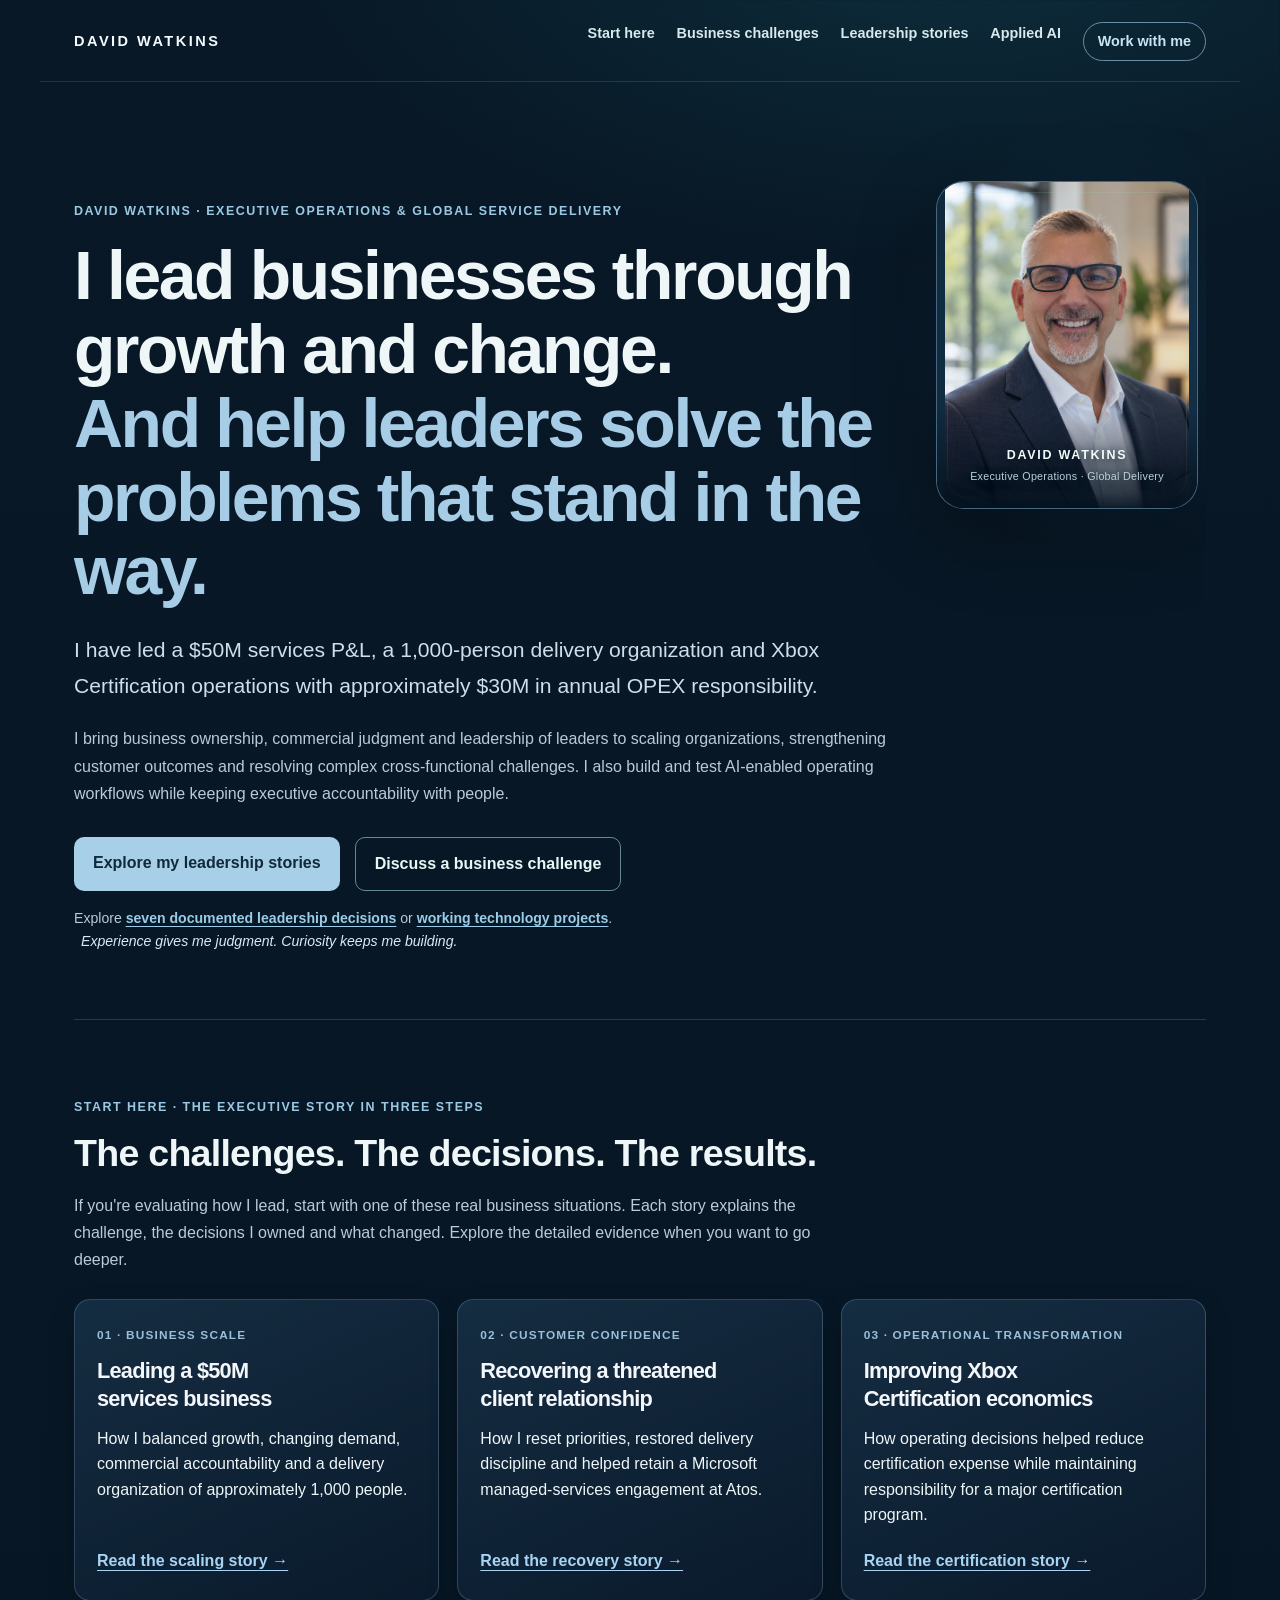
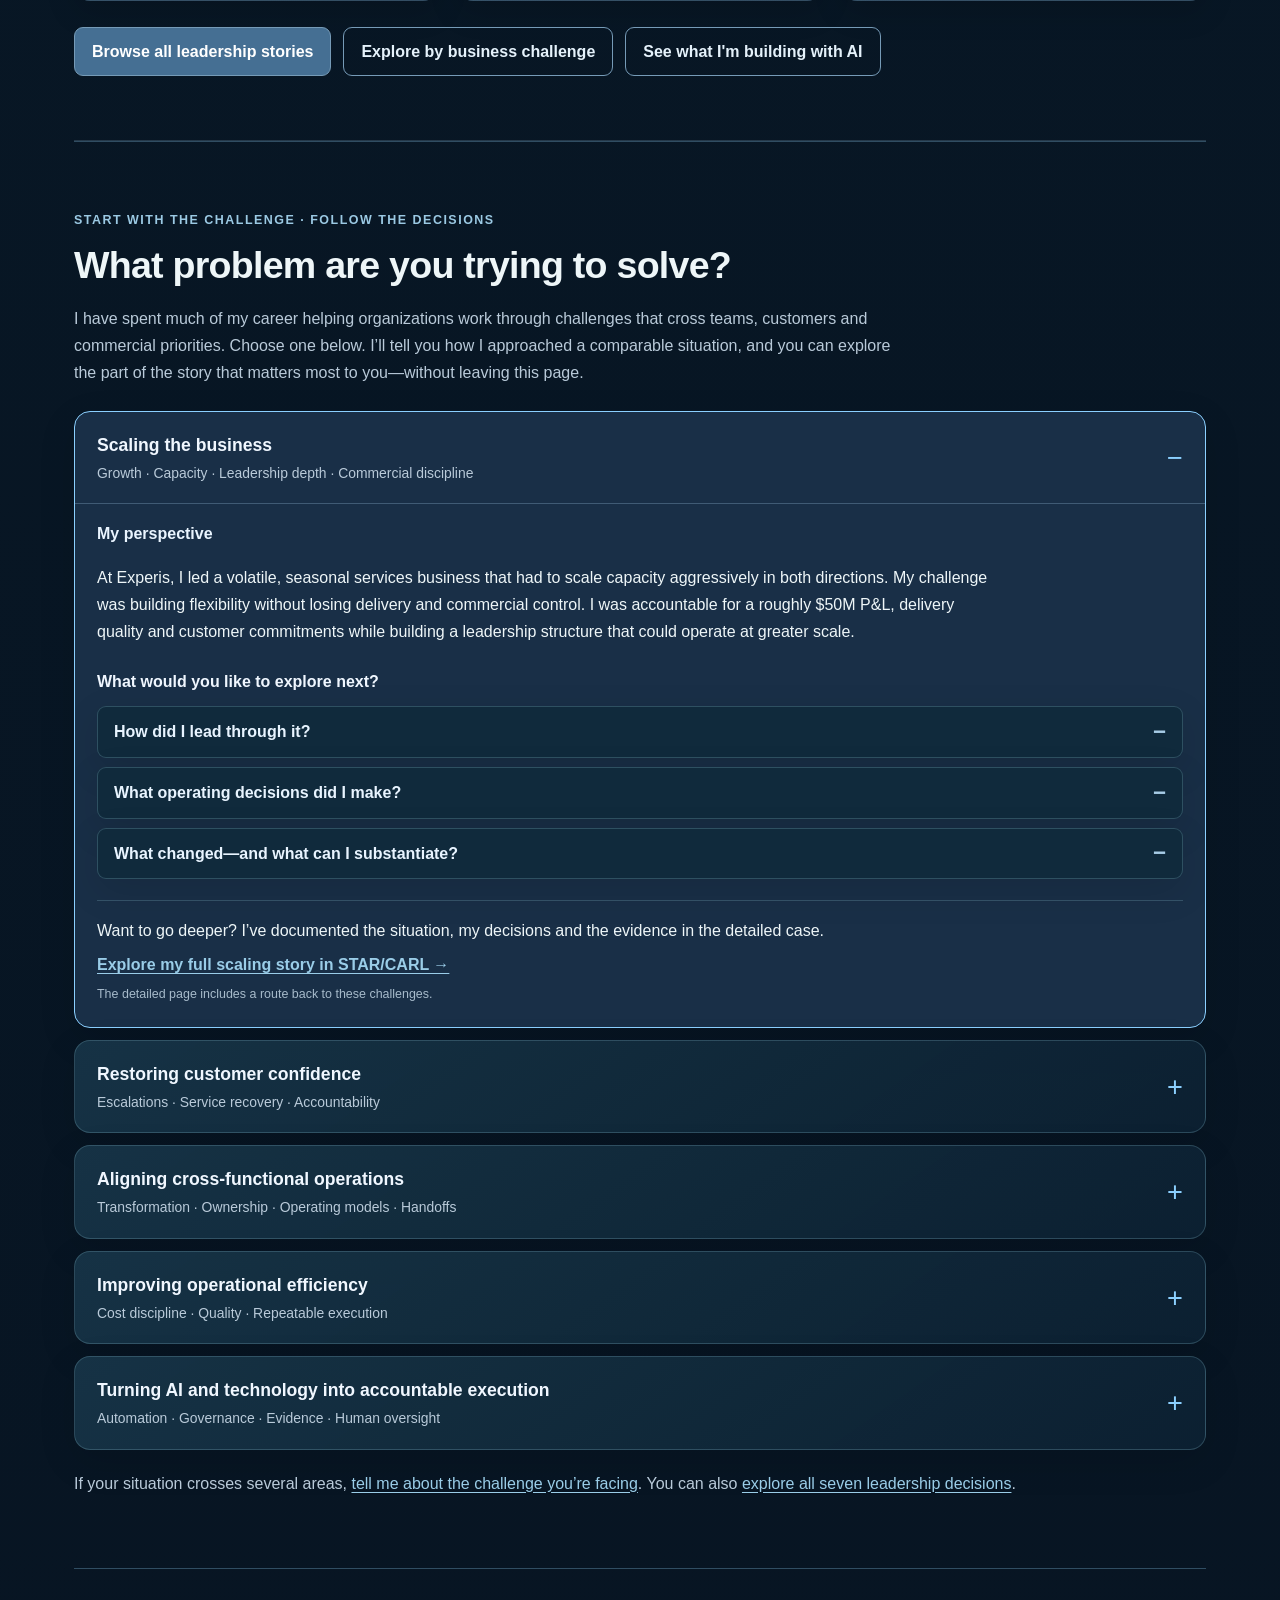
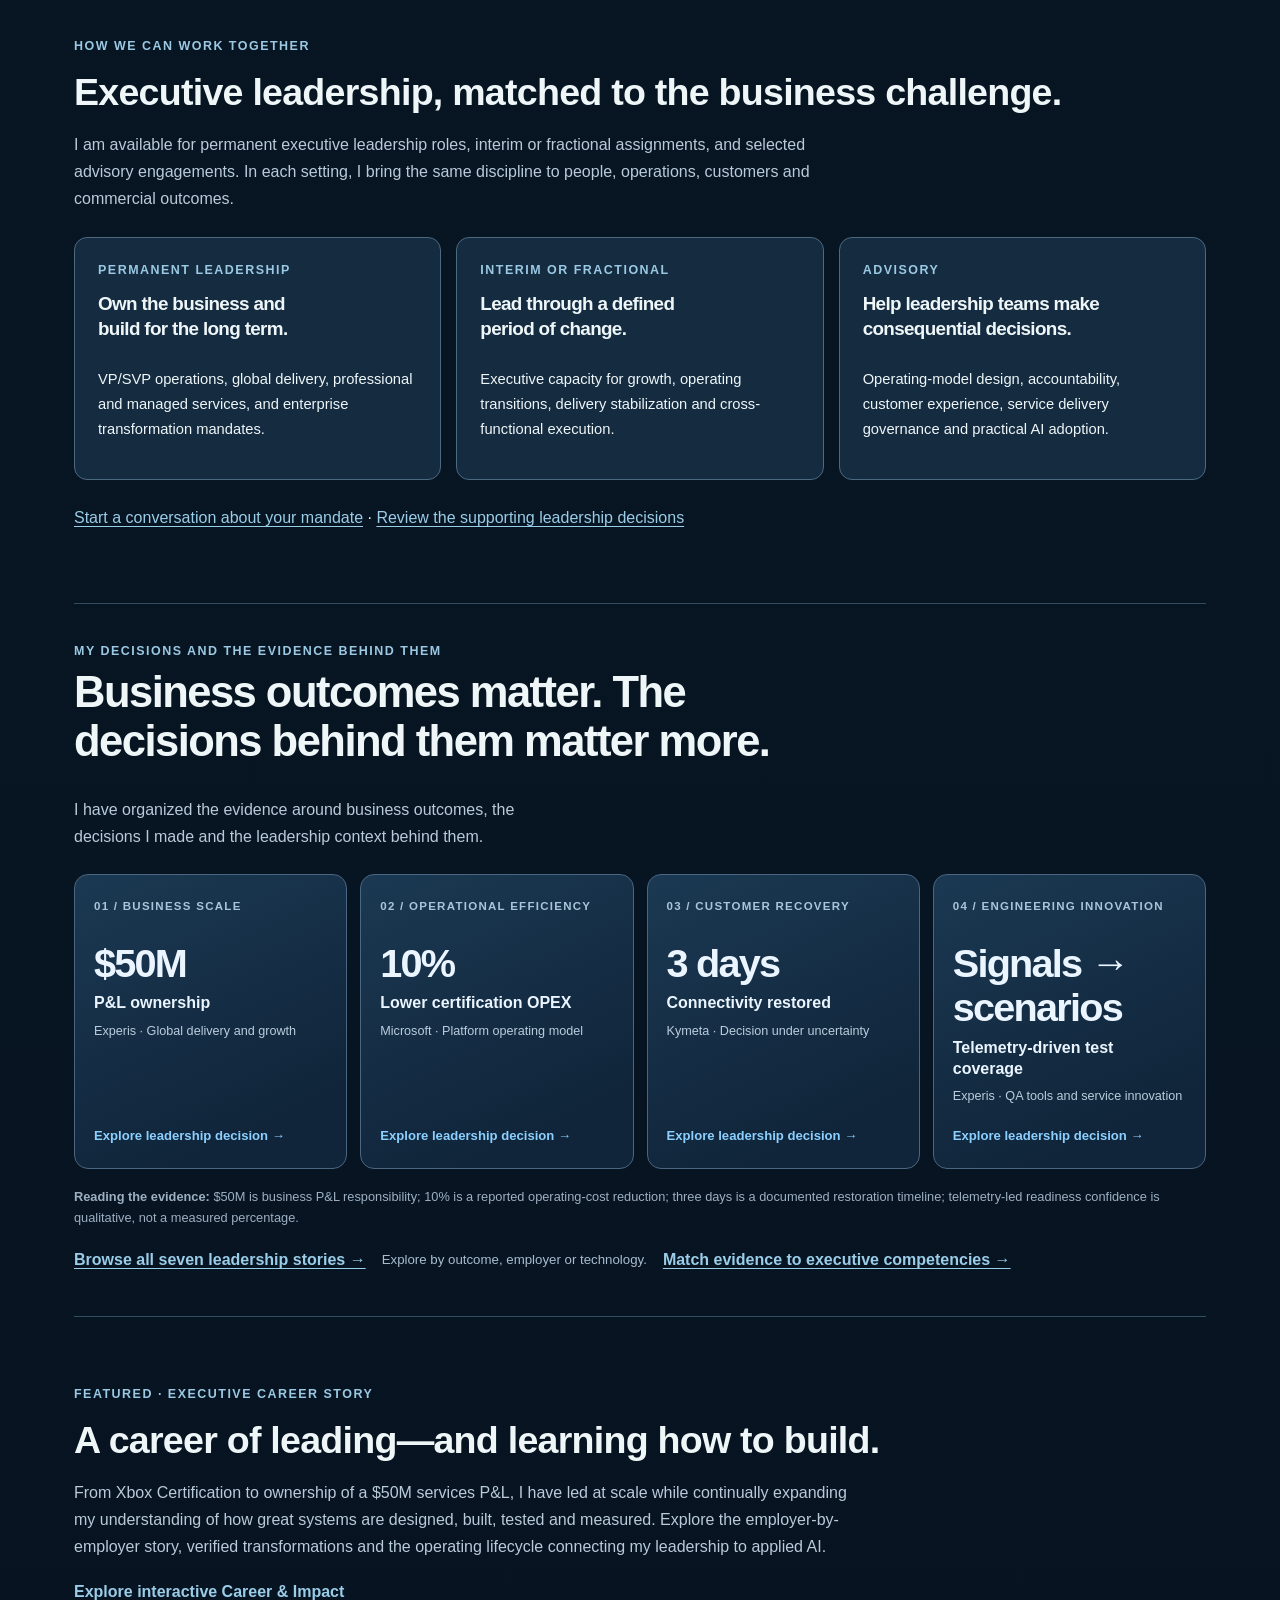
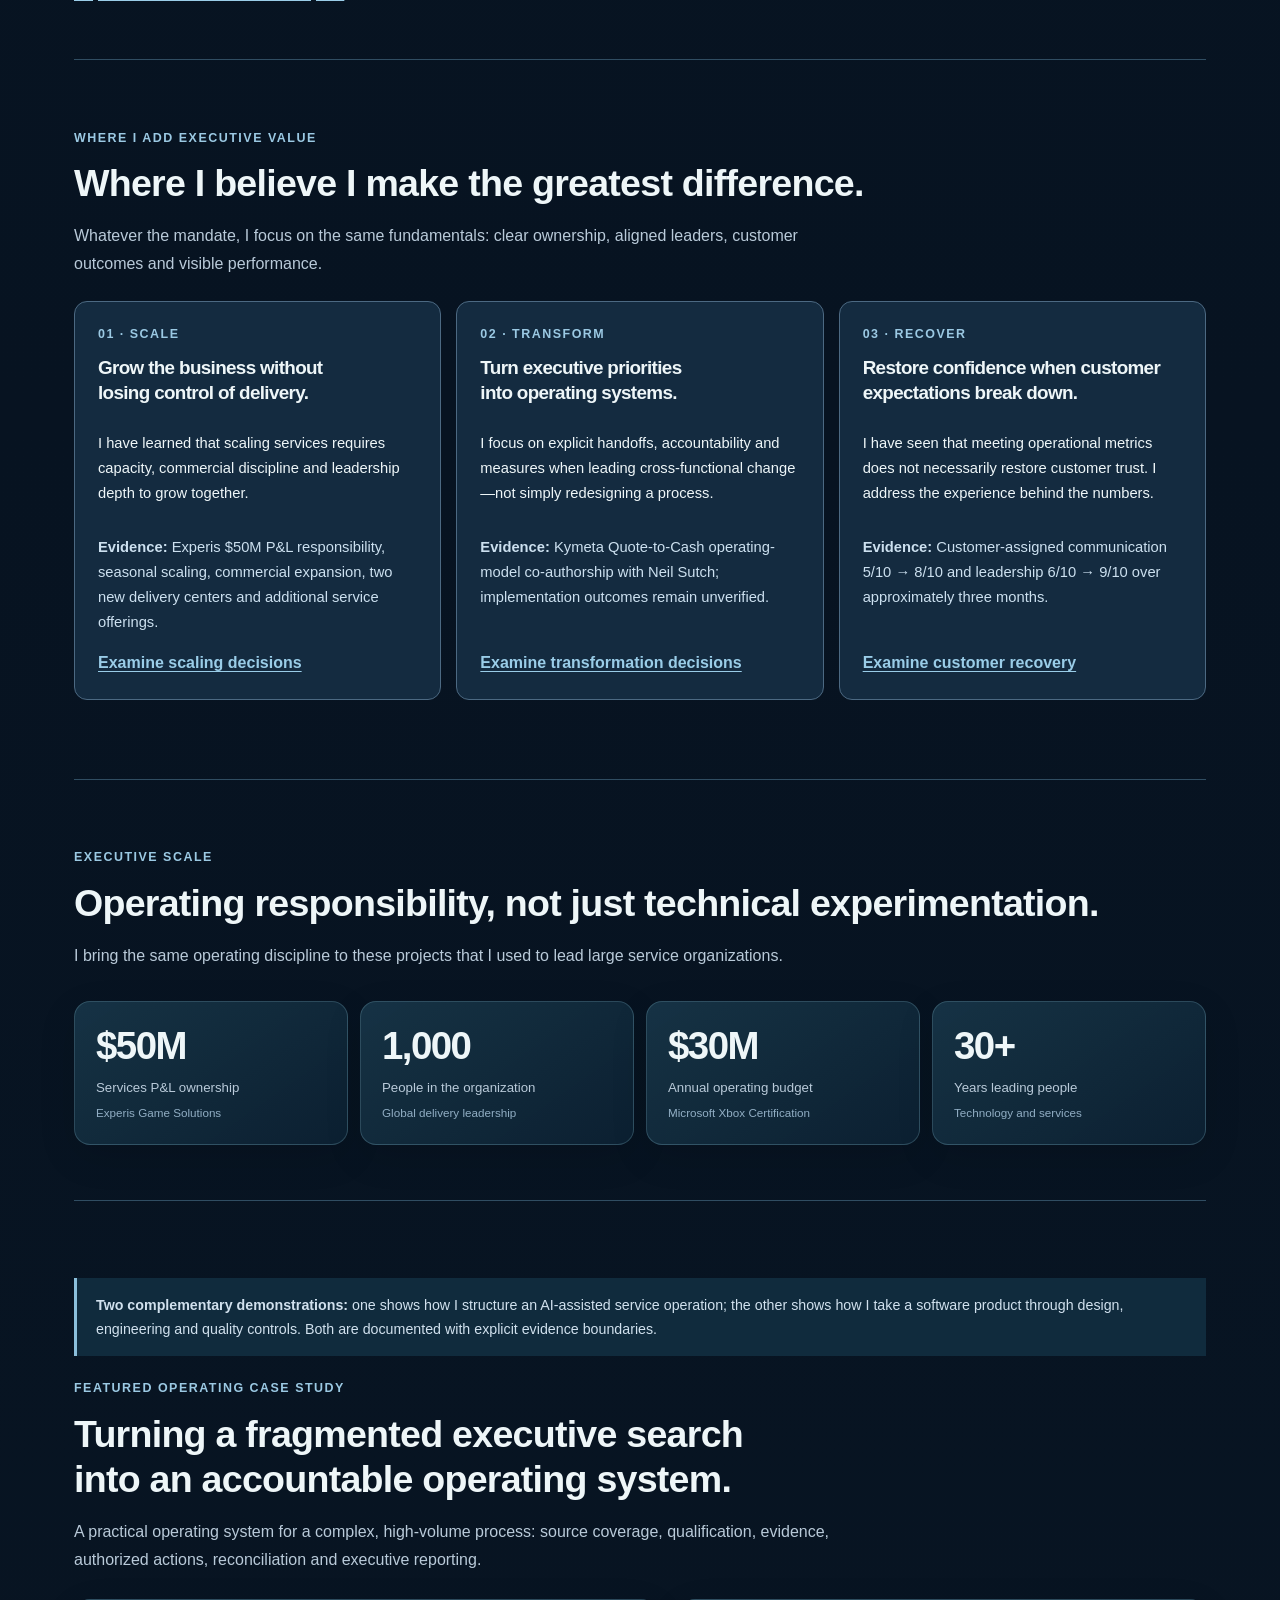
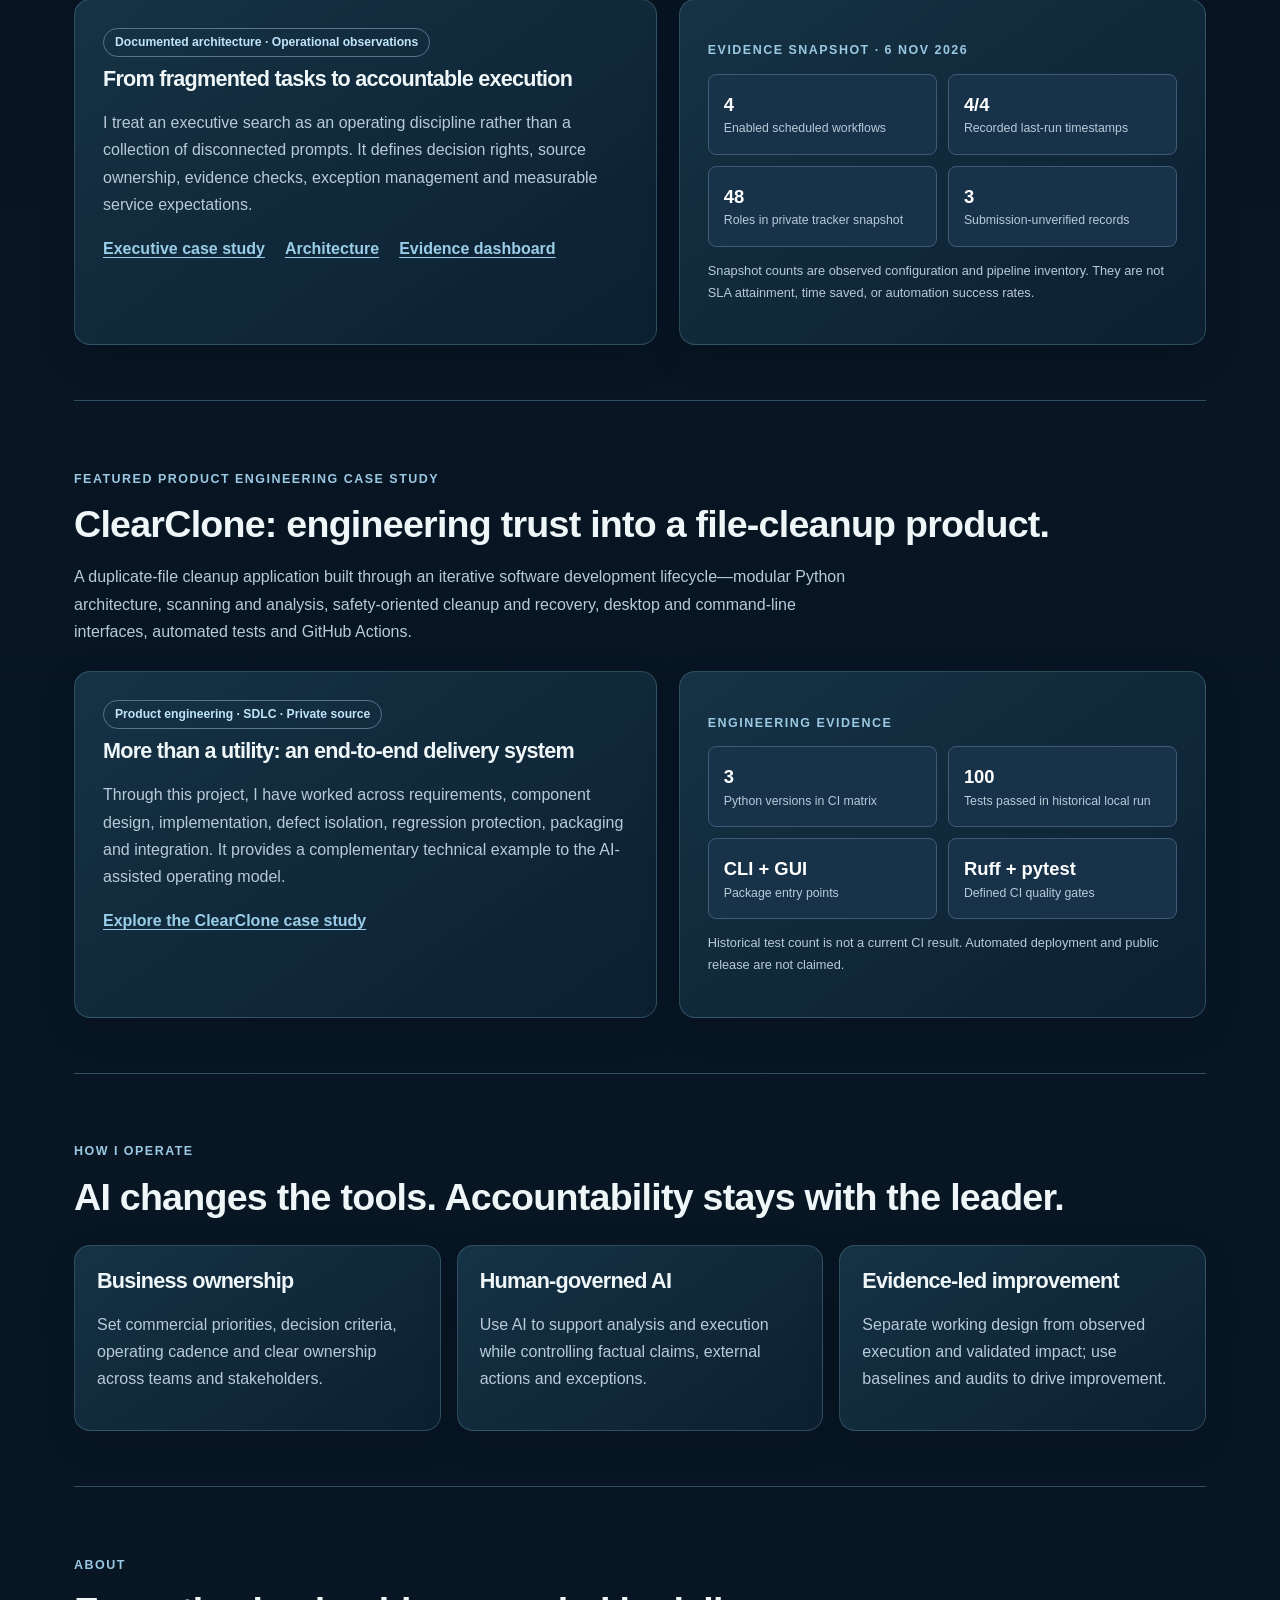
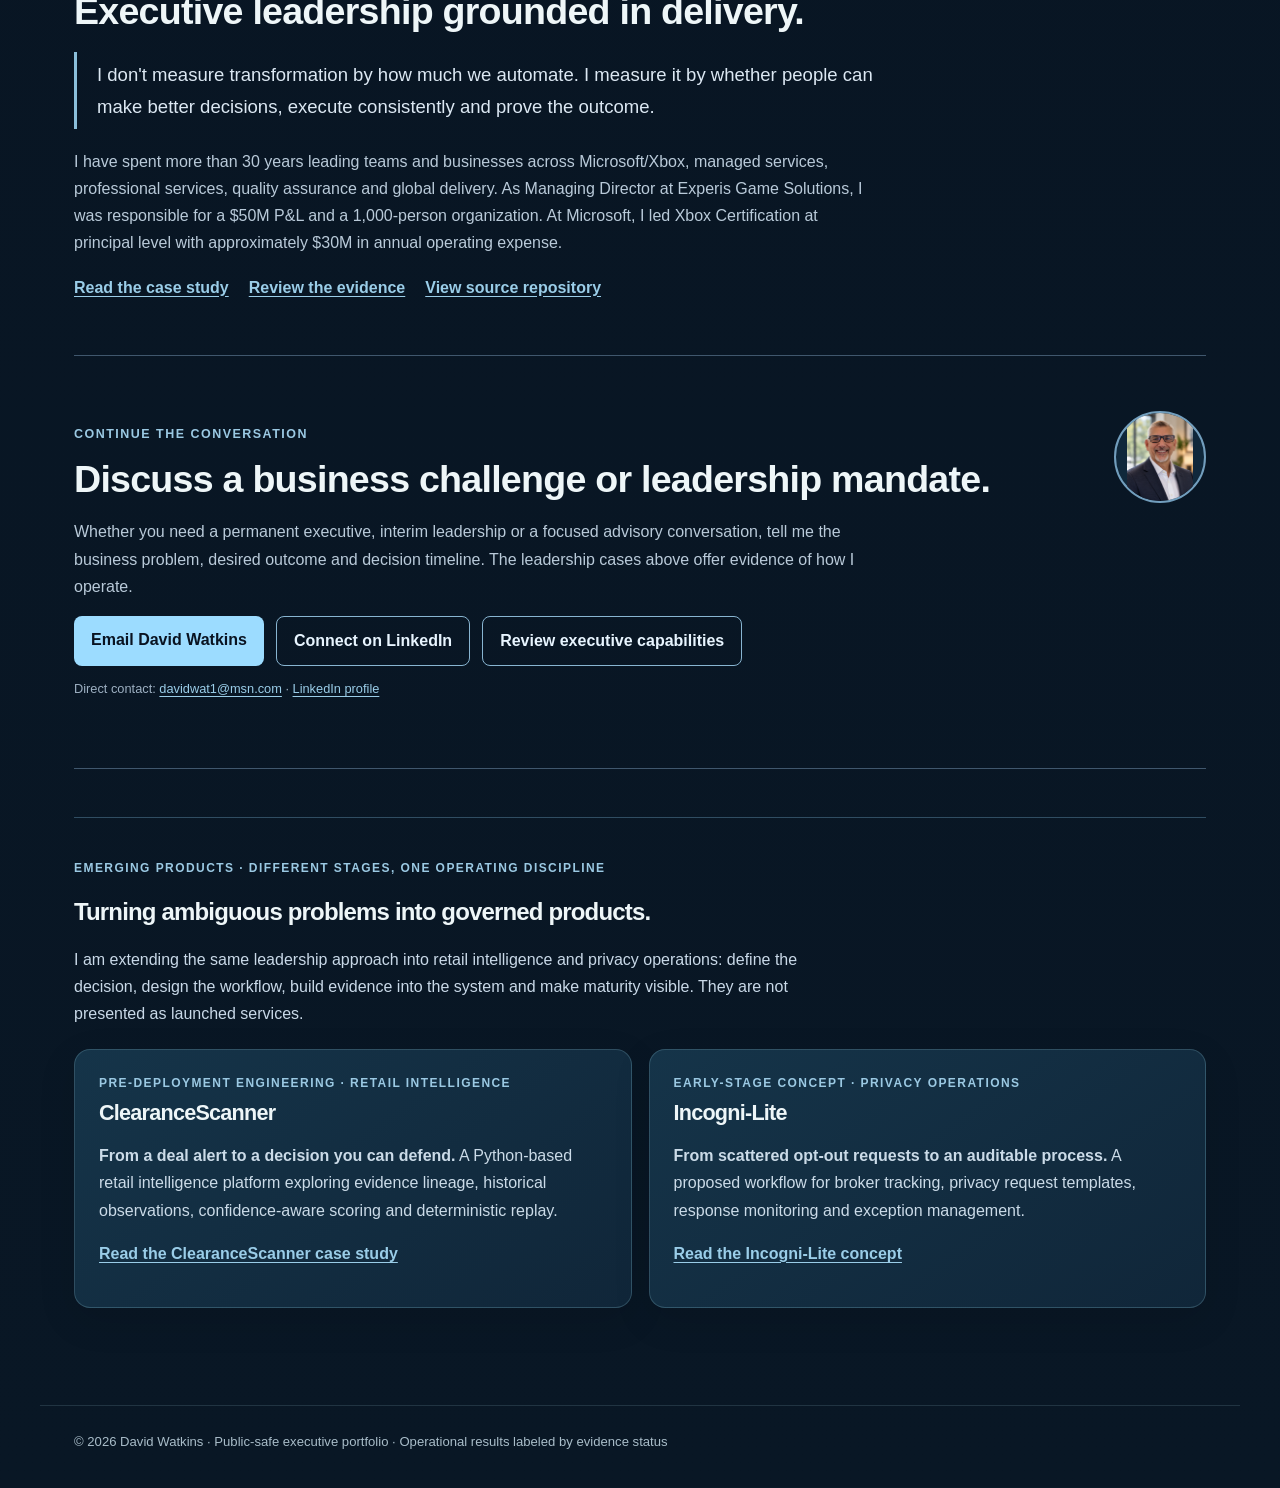
==== commit 2817ee29: "Broaden executive positioning to scaling organizations" ====
--- a/index.html
+++ b/index.html
@@ -14,7 +14,7 @@
 .challenge-next{font-weight:800;color:#f0f7ff;margin:23px 0 11px}.challenge-paths{display:grid;gap:9px}.challenge-path{border:1px solid #526f89;border-radius:9px;background:#10263b}.challenge-path summary{padding:12px 16px;cursor:pointer;color:#e8f4ff;font-weight:700;list-style:none;display:flex;align-items:center;justify-content:space-between;gap:12px}.challenge-path summary::-webkit-details-marker{display:none}.challenge-path summary:after{content:"+";color:#8bd0ff;font-size:1.4rem}.challenge-path[open] summary:after{content:"−"}.challenge-path summary:focus-visible{outline:3px solid #fff;outline-offset:-3px}.challenge-path-answer{padding:0 16px 13px;border-top:1px solid #405b75}.challenge-path-answer p{margin-bottom:0;color:#d4e4f1}.challenge-deeper{border-top:1px solid #49627a;margin-top:21px;padding-top:12px}.challenge-deeper p{margin:4px 0 8px}.challenge-deeper a{font-weight:800}.challenge-return-note{display:block;color:#a7bbcb;font-size:.78rem;margin-top:7px}
 </style><link rel="stylesheet" href="assets/portfolio-polish.css"></head>
 <body><header><div class="wordmark">DAVID WATKINS</div><nav aria-label="Primary navigation"><a href="#start">Start here</a><a href="#challenges">Business challenges</a><a href="career.html#stories">Leadership stories</a><a href="#work">Applied AI</a><a class="nav-contact" href="#engage">Work with me</a></nav></header><main>
-<section class="hero executive-hero"><div class="executive-identity executive-identity-photo"><img src="watkins%20executive%20headshot.png" alt="Professional portrait of David Watkins" width="480" height="600" decoding="async" fetchpriority="high"><span class="executive-identity-caption">DAVID WATKINS<br><small>Executive Operations · Global Delivery</small></span></div><p class="eyebrow">David Watkins · Executive operations &amp; global service delivery</p><h1>I lead businesses through growth and change.<br><em>And help leaders solve the problems that stand in the way.</em></h1><p class="lead">I have led a $50M services P&amp;L, a 1,000-person delivery organization and Xbox Certification operations with approximately $30M in annual OPEX responsibility.</p><p class="intro">I bring business ownership, commercial judgment and leadership of leaders to scaling delivery organizations, strengthening customer outcomes and resolving complex cross-functional challenges. I also build and test AI-enabled operating workflows while keeping executive accountability with people.</p><div class="actions"><a class="primary" href="#start">Explore my leadership stories</a><a class="secondary" href="#connect">Discuss a business challenge</a></div><p class="hero-proof">Explore <a href="career.html#stories">seven documented leadership decisions</a> or <a href="#work">working technology projects</a>. <span class="hero-signature">Experience gives me judgment. Curiosity keeps me building.</span></p></section>
+<section class="hero executive-hero"><div class="executive-identity executive-identity-photo"><img src="watkins%20executive%20headshot.png" alt="Professional portrait of David Watkins" width="480" height="600" decoding="async" fetchpriority="high"><span class="executive-identity-caption">DAVID WATKINS<br><small>Executive Operations · Global Delivery</small></span></div><p class="eyebrow">David Watkins · Executive operations &amp; global service delivery</p><h1>I lead businesses through growth and change.<br><em>And help leaders solve the problems that stand in the way.</em></h1><p class="lead">I have led a $50M services P&amp;L, a 1,000-person delivery organization and Xbox Certification operations with approximately $30M in annual OPEX responsibility.</p><p class="intro">I bring business ownership, commercial judgment and leadership of leaders to scaling organizations, strengthening customer outcomes and resolving complex cross-functional challenges. I also build and test AI-enabled operating workflows while keeping executive accountability with people.</p><div class="actions"><a class="primary" href="#start">Explore my leadership stories</a><a class="secondary" href="#connect">Discuss a business challenge</a></div><p class="hero-proof">Explore <a href="career.html#stories">seven documented leadership decisions</a> or <a href="#work">working technology projects</a>. <span class="hero-signature">Experience gives me judgment. Curiosity keeps me building.</span></p></section>
 <section class="section story-journey" id="start" aria-labelledby="journey-title"><p class="eyebrow">Start here · The executive story in three steps</p><h2 id="journey-title">The challenges. The decisions. The results.</h2><p class="section-intro">If you're evaluating how I lead, start with one of these real business situations. Each story explains the challenge, the decisions I owned and what changed. Explore the detailed evidence when you want to go deeper.</p><div class="journey-grid"><article class="journey-card"><span class="journey-number">01 · Business scale</span><h3>Leading a $50M services business</h3><p>How I balanced growth, changing demand, commercial accountability and a delivery organization of approximately 1,000 people.</p><a href="career.html#story-scale">Read the scaling story →</a></article><article class="journey-card"><span class="journey-number">02 · Customer confidence</span><h3>Recovering a threatened client relationship</h3><p>How I reset priorities, restored delivery discipline and helped retain a Microsoft managed-services engagement at Atos.</p><a href="career.html#atos-recovery">Read the recovery story →</a></article><article class="journey-card"><span class="journey-number">03 · Operational transformation</span><h3>Improving Xbox Certification economics</h3><p>How operating decisions helped reduce certification expense while maintaining responsibility for a major certification program.</p><a href="career.html#story-certification">Read the certification story →</a></article></div><div class="journey-next"><a class="primary" href="career.html#stories">Browse all leadership stories</a><a class="secondary" href="#challenges">Explore by business challenge</a><a class="secondary" href="#work">See what I'm building with AI</a></div></section>
 <section class="section" id="challenges" aria-labelledby="challenges-title"><p class="eyebrow">Start with the challenge · Follow the decisions</p><h2 id="challenges-title">What problem are you trying to solve?</h2><p class="challenge-intro">I have spent much of my career helping organizations work through challenges that cross teams, customers and commercial priorities. Choose one below. I’ll tell you how I approached a comparable situation, and you can explore the part of the story that matters most to you—without leaving this page.</p><div class="challenge-list"><details class="challenge-item" open><summary><span class="challenge-label"><strong>Scaling the business</strong><small>Growth · Capacity · Leadership depth · Commercial discipline</small></span></summary><div class="challenge-body"><p class="challenge-prompt">My perspective</p><p>At Experis, I led a volatile, seasonal services business that had to scale capacity aggressively in both directions. My challenge was building flexibility without losing delivery and commercial control. I was accountable for a roughly $50M P&amp;L, delivery quality and customer commitments while building a leadership structure that could operate at greater scale.</p><p class="challenge-next">What would you like to explore next?</p><div class="challenge-paths"><details class="challenge-path"><summary>How did I lead through it?</summary><div class="challenge-path-answer"><p>I led through eight senior leaders rather than pulling every decision upward. I set the business's delivery goals and expectations, established clear accountability, and used recurring operating reviews to keep everyone aligned. That gave my leaders the authority to make decisions while remaining accountable for the results.</p></div></details><details class="challenge-path"><summary>What operating decisions did I make?</summary><div class="challenge-path-answer"><p>I used biweekly workforce forecasting and monthly and quarterly business reviews to connect client demand, capacity planning, delivery risks and commercial commitments.</p></div></details><details class="challenge-path"><summary>What changed—and what can I substantiate?</summary><div class="challenge-path-answer"><p>I led an organization of approximately 1,000 people at scale, helped launch delivery centers in Milwaukee and Budapest, added Meta as a client, negotiated an exclusive services arrangement with Amazon, and expanded compatibility testing, data analytics and telemetry, and mobile game testing readiness services. Headcount varied with seasonal demand.</p></div></details></div><div class="challenge-deeper"><p>Want to go deeper? I’ve documented the situation, my decisions and the evidence in the detailed case.</p><a href="career.html#story-scale">Explore my full scaling story in STAR/CARL →</a><span class="challenge-return-note">The detailed page includes a route back to these challenges.</span></div></div></details><details class="challenge-item"><summary><span class="challenge-label"><strong>Restoring customer confidence</strong><small>Escalations · Service recovery · Accountability</small></span></summary><div class="challenge-body"><p class="challenge-prompt">My perspective</p><p>At Experis, I faced a situation where most delivery KPIs were being met, but the customer was dissatisfied. Unannounced resource changes and unclear expectations of customer-facing roles had damaged trust. I needed to address the experience behind the metrics.</p><p class="challenge-next">What would you like to explore next?</p><div class="challenge-paths"><details class="challenge-path"><summary>How did I lead through it?</summary><div class="challenge-path-answer"><p>I personally led a formal corrective action plan. I made it clear that customer confidence was a leadership responsibility, not simply a reporting issue.</p></div></details><details class="challenge-path"><summary>What operating decisions did I make?</summary><div class="challenge-path-answer"><p>I introduced advance discussions about proposed resource changes, clarified customer-facing role expectations and strengthened incident tracking and reporting.</p></div></details><details class="challenge-path"><summary>What changed—and what can I substantiate?</summary><div class="challenge-path-answer"><p>Over approximately three months, customer-assigned communication ratings improved from 5/10 to 8/10 and leadership ratings from 6/10 to 9/10. These were two specific rating dimensions, not an overall CSAT index.</p></div></details></div><div class="challenge-deeper"><p>Want to go deeper? I’ve documented the situation, my decisions and the evidence in the detailed case.</p><a href="career.html#story-recovery">Explore my customer recovery story in STAR/CARL →</a><p class="challenge-alternative">A different kind of recovery: <a href="career.html#atos-recovery">how I helped retain a threatened Microsoft IAM managed-services account at Atos →</a></p><span class="challenge-return-note">The detailed page includes a route back to these challenges.</span></div></div></details><details class="challenge-item"><summary><span class="challenge-label"><strong>Aligning cross-functional operations</strong><small>Transformation · Ownership · Operating models · Handoffs</small></span></summary><div class="challenge-body"><p class="challenge-prompt">My perspective</p><p>At Kymeta, I worked on a challenge that crossed organizational boundaries: connecting commercial activity to customer delivery. As Chief of Staff to the GM, I helped translate an end-to-end business problem into a clearer operating model.</p><p class="challenge-next">What would you like to explore next?</p><div class="challenge-paths"><details class="challenge-path"><summary>How did I lead through it?</summary><div class="challenge-path-answer"><p>Neil Sutch and I jointly drove and co-authored the Quote-to-Cash initiative. I approached the work as a shared executive responsibility rather than a problem any one function could solve alone.</p></div></details><details class="challenge-path"><summary>What operating decisions did I make?</summary><div class="challenge-path-answer"><p>We focused on process ownership, handoffs and measures across the customer lifecycle. I also co-authored the Customer Success model, including KPIs, SLAs and feedback mechanisms.</p></div></details><details class="challenge-path"><summary>What changed—and what can I substantiate?</summary><div class="challenge-path-answer"><p>Neil Sutch and I co-authored the Quote-to-Cash operating model, defining the approach to ownership and cross-functional handoffs.</p></div></details></div><div class="challenge-deeper"><p>Want to go deeper? I’ve documented the situation, my decisions and the evidence in the detailed case.</p><a href="career.html#story-quote-to-cash">Explore my Quote-to-Cash story in STAR/CARL →</a><span class="challenge-return-note">The detailed page includes a route back to these challenges.</span></div></div></details><details class="challenge-item"><summary><span class="challenge-label"><strong>Improving operational efficiency</strong><small>Cost discipline · Quality · Repeatable execution</small></span></summary><div class="challenge-body"><p class="challenge-prompt">My perspective</p><p>At Microsoft, I led Xbox Certification at Principal level, with approximately $30M in annual operating expense and more than 1,000 submissions annually. The challenge was to improve the operating model while maintaining the quality and predictability expected of a platform certification service.</p><p class="challenge-next">What would you like to explore next?</p><div class="challenge-paths"><details class="challenge-path"><summary>How did I lead through it?</summary><div class="challenge-path-answer"><p>I treated certification as a service operation with accountability for stakeholders, capacity, quality and managed-service partners—not simply a technical test function.</p></div></details><details class="challenge-path"><summary>What operating decisions did I make?</summary><div class="challenge-path-answer"><p>I worked on the Premium Certification model, aligning service delivery and process decisions around a more efficient approach to certification.</p></div></details><details class="challenge-path"><summary>What changed—and what can I substantiate?</summary><div class="challenge-path-answer"><p>The Premium Certification model delivered a reported approximately 10% reduction in certification operating expense.</p></div></details></div><div class="challenge-deeper"><p>Want to go deeper? I’ve documented the situation, my decisions and the evidence in the detailed case.</p><a href="career.html#story-certification">Explore my certification story in STAR/CARL →</a><span class="challenge-return-note">The detailed page includes a route back to these challenges.</span></div></div></details><details class="challenge-item"><summary><span class="challenge-label"><strong>Turning AI and technology into accountable execution</strong><small>Automation · Governance · Evidence · Human oversight</small></span></summary><div class="challenge-body"><p class="challenge-prompt">My perspective</p><p>I see AI as a way to improve how work is performed, but only when the underlying process is clear. In my own projects, I have been applying the disciplines I used in services leadership to workflows that combine automation, software engineering and human decisions.</p><p class="challenge-next">What would you like to explore next?</p><div class="challenge-paths"><details class="challenge-path"><summary>How did I lead through it?</summary><div class="challenge-path-answer"><p>I define decision rights, approval boundaries and exception ownership before treating an automated step as reliable. I remain accountable for consequential decisions and factual claims.</p></div></details><details class="challenge-path"><summary>What operating decisions did I make?</summary><div class="challenge-path-answer"><p>I structure intake, qualification, evidence checks, governed action, reconciliation and reporting as a repeatable operating process. I also use testing and quality gates in software projects.</p></div></details><details class="challenge-path"><summary>What changed—and what can I substantiate?</summary><div class="challenge-path-answer"><p>My current work includes workflow designs, operating controls and technical projects that I am actively developing and evaluating.</p></div></details></div><div class="challenge-deeper"><p>Want to go deeper? I’ve documented the situation, my decisions and the evidence in the detailed case.</p><a href="case-studies/agentic-job-search.html">Explore my AI-assisted operations case study →</a><span class="challenge-return-note">The detailed page includes a route back to these challenges.</span></div></div></details></div><p class="challenge-footer">If your situation crosses several areas, <a href="#connect">tell me about the challenge you’re facing</a>. You can also <a href="career.html#stories">explore all seven leadership decisions</a>.</p></section>
 <section class="section engagement-section" id="engage" aria-labelledby="engage-title"><p class="eyebrow">How we can work together</p><h2 id="engage-title">Executive leadership, matched to the business challenge.</h2><p class="section-intro">I am available for permanent executive leadership roles, interim or fractional assignments, and selected advisory engagements. In each setting, I bring the same discipline to people, operations, customers and commercial outcomes.</p><div class="why-grid"><article class="why-card"><span class="eyebrow">Permanent leadership</span><h3>Own the business and build for the long term.</h3><p>VP/SVP operations, global delivery, professional and managed services, and enterprise transformation mandates.</p></article><article class="why-card"><span class="eyebrow">Interim or fractional</span><h3>Lead through a defined period of change.</h3><p>Executive capacity for growth, operating transitions, delivery stabilization and cross-functional execution.</p></article><article class="why-card"><span class="eyebrow">Advisory</span><h3>Help leadership teams make consequential decisions.</h3><p>Operating-model design, accountability, customer experience, service delivery governance and practical AI adoption.</p></article></div><p><a href="#connect">Start a conversation about your mandate</a> · <a href="career.html#stories">Review the supporting leadership decisions</a></p></section>
